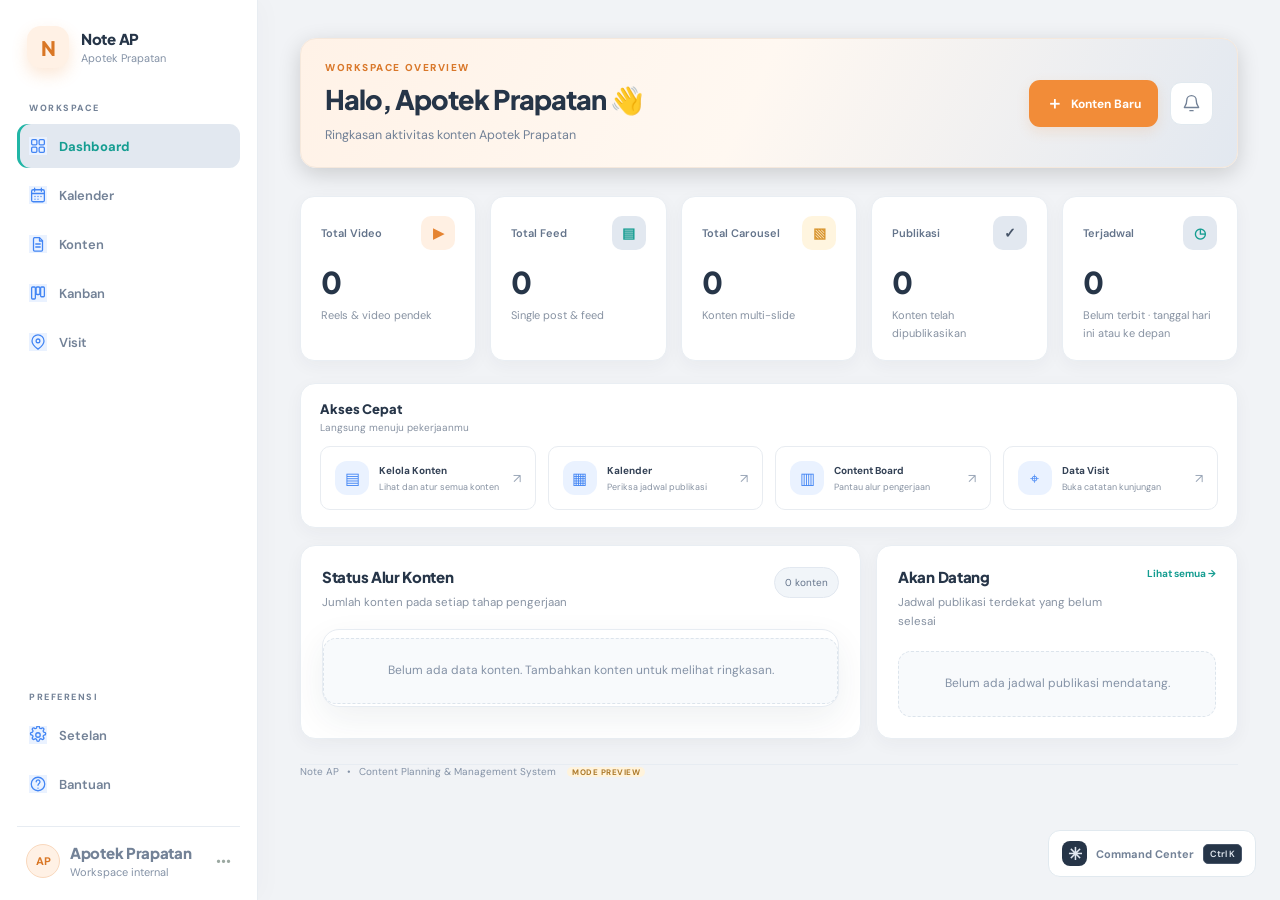
==== index.html @ c8a159b2 "Refresh neutral calendar detail popup stylesheet" ====
<!doctype html>
<html lang="id">
<head>
  <meta charset="utf-8"><meta name="viewport" content="width=device-width,initial-scale=1">
  <meta name="theme-color" content="#f7f9fc"><meta name="description" content="Note AP — Content Planning & Management System Apotek Prapatan">
  <title>Note AP — Apotek Prapatan</title>
  <link rel="preconnect" href="https://fonts.googleapis.com"><link rel="preconnect" href="https://fonts.gstatic.com" crossorigin>
  <link href="https://fonts.googleapis.com/css2?family=DM+Sans:wght@400;500;600;700&family=Plus+Jakarta+Sans:wght@600;700;800&display=swap" rel="stylesheet">
  <link rel="stylesheet" href="assets/css/app.css?v=20261119-isolated-modals-1">
  <link rel="stylesheet" href="assets/css/redesign.css?v=20261119-settings-neutral-charcoal-32">
  <link rel="stylesheet" href="assets/css/content-modal.css?v=20261119-info-paired-final-4">
  <link rel="stylesheet" href="assets/css/content-detail-modal.css?v=20261120-calendar-detail-neutral-2">
<style>
.calendar-content-detail-body{display:grid;gap:18px;max-height:min(62vh,680px);overflow:auto;padding:4px 2px 12px}.calendar-detail-section{padding:16px;border:1px solid var(--line,#e5ebe7);border-radius:14px;background:rgba(255,255,255,.55)}.calendar-detail-section h3{margin:0 0 12px;font-size:14px}.calendar-detail-grid{display:grid;grid-template-columns:repeat(2,minmax(0,1fr));gap:12px}.calendar-detail-field{min-width:0}.calendar-detail-field b{display:block;font-size:11px;color:var(--muted,#718078);margin-bottom:5px}.calendar-detail-field p{margin:0;white-space:pre-wrap;overflow-wrap:anywhere;font-size:13px;line-height:1.55}.calendar-detail-field:has(p){grid-column:auto}@media(max-width:600px){.calendar-detail-grid{grid-template-columns:1fr}.calendar-content-detail-body{max-height:65vh}}
</style></head>
<body>
<div class="app-shell">
  <aside class="sidebar" id="sidebar">
    <a class="brand" href="#dashboard"><span class="brand-mark">N</span><span><b>Note AP</b><small>Apotek Prapatan</small></span></a>
    <div class="nav-label">WORKSPACE</div>
    <nav class="nav-list">
      <a class="nav-link active" href="#dashboard" data-page="dashboard"><span class="nav-icon" aria-hidden="true"><svg viewBox="0 0 24 24"><rect x="3.5" y="3.5" width="7" height="7" rx="1.5"/><rect x="13.5" y="3.5" width="7" height="7" rx="1.5"/><rect x="3.5" y="13.5" width="7" height="7" rx="1.5"/><rect x="13.5" y="13.5" width="7" height="7" rx="1.5"/></svg></span>Dashboard</a>
      <a class="nav-link" href="#kalender" data-page="kalender"><span class="nav-icon" aria-hidden="true"><svg viewBox="0 0 24 24"><rect x="3.5" y="5" width="17" height="16" rx="2"/><path d="M7.5 3v4M16.5 3v4M3.5 10h17M8 14h.01M12 14h.01M16 14h.01M8 17.5h.01M12 17.5h.01"/></svg></span>Kalender</a>
      <a class="nav-link" href="#konten" data-page="konten"><span class="nav-icon" aria-hidden="true"><svg viewBox="0 0 24 24"><path d="M7 3.5h7l4 4V20a1.5 1.5 0 0 1-1.5 1.5h-9A1.5 1.5 0 0 1 6 20V5A1.5 1.5 0 0 1 7.5 3.5Z"/><path d="M14 3.5V8h4M9 12h6M9 16h6"/></svg></span>Konten</a>
      <a class="nav-link" href="#kanban" data-page="kanban"><span class="nav-icon" aria-hidden="true"><svg viewBox="0 0 24 24"><rect x="3.5" y="4" width="5" height="16" rx="1.3"/><rect x="9.5" y="4" width="5" height="10" rx="1.3"/><rect x="15.5" y="4" width="5" height="13" rx="1.3"/></svg></span>Kanban</a>
      <a class="nav-link" href="#visit" data-page="visit"><span class="nav-icon" aria-hidden="true"><svg viewBox="0 0 24 24"><path d="M20 10.5c0 5-8 11-8 11s-8-6-8-11a8 8 0 1 1 16 0Z"/><circle cx="12" cy="10.5" r="2.5"/></svg></span>Visit</a>
    </nav>
    <div class="nav-spacer"></div><div class="nav-label">PREFERENSI</div>
    <nav class="nav-list">
      <a class="nav-link" href="#setelan" data-page="setelan"><span class="nav-icon" aria-hidden="true"><svg viewBox="0 0 24 24"><circle cx="12" cy="12" r="3"/><path d="m19.4 15 .1.1a1.8 1.8 0 0 1-2.5 2.5l-.1-.1a1.8 1.8 0 0 0-3 .9v.2a1.8 1.8 0 0 1-3.6 0v-.2a1.8 1.8 0 0 0-3-.9l-.1.1a1.8 1.8 0 0 1-2.5-2.5l.1-.1a1.8 1.8 0 0 0-.9-3H3.7a1.8 1.8 0 0 1 0-3.6h.2a1.8 1.8 0 0 0 .9-3l-.1-.1a1.8 1.8 0 0 1 2.5-2.5l.1.1a1.8 1.8 0 0 0 3-.9v-.2a1.8 1.8 0 0 1 3.6 0v.2a1.8 1.8 0 0 0 3 .9l.1-.1a1.8 1.8 0 0 1 2.5 2.5l-.1.1a1.8 1.8 0 0 0 .9 3h.2a1.8 1.8 0 0 1 0 3.6h-.2a1.8 1.8 0 0 0-.9 3Z"/></svg></span>Setelan</a>
      <a class="nav-link" href="#bantuan" data-page="bantuan"><span class="nav-icon" aria-hidden="true"><svg viewBox="0 0 24 24"><circle cx="12" cy="12" r="9"/><path d="M9.6 9a2.5 2.5 0 1 1 4.3 1.8c-1.2 1.1-1.9 1.4-1.9 3M12 17.5h.01"/></svg></span>Bantuan</a>
    </nav>
    <div class="sidebar-footer"><span class="avatar">AP</span><span><b>Apotek Prapatan</b><small>Workspace internal</small></span><span class="more">•••</span></div>
  </aside>
  <main class="main-area">
    <header class="mobile-top"><button id="menuToggle" aria-label="Buka menu">☰</button><b>Note AP</b><span class="avatar">AP</span></header>
    <div class="page-wrap" id="dashboardPage">
      <section class="welcome-row">
        <div><div class="eyebrow" id="todayLabel">WORKSPACE OVERVIEW</div><h1>Halo, Apotek Prapatan <span>👋</span></h1><p class="muted" id="todayDate">Kelola dan pantau seluruh aktivitas kontenmu.</p></div>
        <div class="header-actions">
          <button class="primary-btn" id="newContentBtn"><span>＋</span> Konten Baru</button>
          <div class="notification-wrap">
            <button class="notification-btn" id="notificationBtn" aria-label="Buka notifikasi" aria-expanded="false"><svg viewBox="0 0 24 24" aria-hidden="true"><path d="M18 8a6 6 0 0 0-12 0c0 7-3 7-3 9h18c0-2-3-2-3-9M10 21h4"/></svg><i class="notification-dot"></i></button>
            <section class="notification-popover" id="notificationPopover" hidden>
              <div class="notification-heading"><div><b>Notifikasi</b><small>Informasi terbaru workspace</small></div><button id="markAllRead">Tandai dibaca</button></div>
              <div class="notification-list" id="notificationList">
                <article class="notification-empty" id="notificationEmpty">Belum ada notifikasi. Data akan muncul mengikuti aktivitas konten.</article>
              </div>
              <a class="all-notifications" href="#konten" id="allNotifications">Lihat semua konten →</a>
            </section>
          </div>
        </div>
      </section>
      <section class="stats-grid">
        <article class="stat-card"><div class="stat-top"><span>Total Video</span><span class="stat-icon lilac">▶</span></div><strong id="reelsCount">0</strong><small>Reels & video pendek</small></article>
        <article class="stat-card"><div class="stat-top"><span>Total Feed</span><span class="stat-icon blue">▤</span></div><strong id="feedCount">0</strong><small>Single post & feed</small></article>
        <article class="stat-card"><div class="stat-top"><span>Total Carousel</span><span class="stat-icon orange">▧</span></div><strong id="carouselCount">0</strong><small>Konten multi-slide</small></article>
        <article class="stat-card"><div class="stat-top"><span>Publikasi</span><span class="stat-icon green">✓</span></div><strong id="publishedCount">0</strong><small>Konten telah dipublikasikan</small></article>
        <article class="stat-card"><div class="stat-top"><span>Terjadwal</span><span class="stat-icon teal">◷</span></div><strong id="scheduledCount">0</strong><small>Belum terbit · tanggal hari ini atau ke depan</small></article>
      </section>
      <section class="dashboard-quick-actions" aria-label="Akses cepat">
        <div class="quick-actions-heading"><div><b>Akses Cepat</b><small>Langsung menuju pekerjaanmu</small></div></div>
        <div class="quick-actions-grid">
          <a class="quick-action quick-orange" href="#konten"><span class="quick-action-icon">▤</span><span><b>Kelola Konten</b><small>Lihat dan atur semua konten</small></span><i>↗</i></a>
          <a class="quick-action quick-teal" href="#kalender"><span class="quick-action-icon">▦</span><span><b>Kalender</b><small>Periksa jadwal publikasi</small></span><i>↗</i></a>
          <a class="quick-action quick-purple" href="#kanban"><span class="quick-action-icon">▥</span><span><b>Content Board</b><small>Pantau alur pengerjaan</small></span><i>↗</i></a>
          <a class="quick-action quick-blue" href="#visit"><span class="quick-action-icon">⌖</span><span><b>Data Visit</b><small>Buka catatan kunjungan</small></span><i>↗</i></a>
        </div>
      </section>
      <section class="content-grid">
        <article class="panel engagement-panel dashboard-workflow-panel">
          <div class="panel-heading"><div><h2>Status Alur Konten</h2><p class="muted">Jumlah konten pada setiap tahap pengerjaan</p></div><span class="period-pill" id="dashboardTotalLabel">0 konten</span></div>
          <div class="dashboard-status-chart" id="dashboardStatusChart" aria-live="polite">
            <p class="dashboard-empty">Belum ada data konten. Tambahkan konten untuk melihat ringkasan.</p>
          </div>
        </article>
        <article class="panel upcoming-panel"><div class="panel-heading"><div><h2>Akan Datang</h2><p class="muted">Jadwal publikasi terdekat yang belum selesai</p></div><a href="#kalender" class="text-link">Lihat semua →</a></div><div id="upcomingList" class="upcoming-list">
          <p class="dashboard-empty">Belum ada jadwal publikasi mendatang.</p>
        </div></article>
      </section>
      <footer class="page-footer">Note AP <span>•</span> Content Planning & Management System <span class="demo-tag">MODE PREVIEW</span></footer>
    </div>
    <section class="calendar-page creative-calendar-page" id="calendarPage" hidden>
      <div class="calendar-page-heading creative-calendar-hero">
        <div><div class="eyebrow">APOTEK PRAPATAN · CONTENT STUDIO</div><h1>Content Calendar</h1><p class="muted">Atur ritme publikasi, pindahkan jadwal, dan pantau semua konten dalam satu ruang.</p></div>
        <div class="calendar-page-actions"><button class="primary-btn" id="newContentCalendarBtn" type="button"><span>＋</span> Konten Baru</button></div>
      </div>
      <div class="calendar-insight-strip" aria-label="Ringkasan jadwal">
        <article class="calendar-insight-card"><span class="calendar-insight-icon mint">✦</span><div><small>TERJADWAL BULAN INI</small><b id="calendarStatMonth">0</b></div></article>
        <article class="calendar-insight-card"><span class="calendar-insight-icon peach">◷</span><div><small>JADWAL MENDATANG</small><b id="calendarStatUpcoming">0</b></div></article>
        <article class="calendar-insight-card"><span class="calendar-insight-icon lilac">✓</span><div><small>SUDAH DIPUBLIKASIKAN</small><b id="calendarStatPublished">0</b></div></article>
      </div>
      <section class="calendar-workspace" aria-labelledby="noteApCalendarTitle">
        <div class="calendar-main-panel">
          <div class="calendar-toolbar">
            <div class="calendar-toolbar-title"><span class="calendar-planner-kicker">CONTENT PLANNER</span><h2 id="noteApCalendarTitle">Jadwal Publikasi</h2><p id="calendarViewHint">Geser kartu konten ke tanggal lain untuk mengubah jadwal.</p></div>
            <div class="calendar-toolbar-tools">
              <div class="calendar-view-switch" role="group" aria-label="Tampilan kalender"><button type="button" data-calendar-view="month" class="active" aria-pressed="true">Bulan</button><button type="button" data-calendar-view="week" aria-pressed="false">Minggu</button><button type="button" data-calendar-view="day" aria-pressed="false">Hari</button></div>
              <div class="calendar-planner-controls"><button type="button" id="noteApCalendarToday">Hari Ini</button><button type="button" id="noteApCalendarPrev" aria-label="Periode sebelumnya">‹</button><strong id="noteApCalendarMonth">November 2026</strong><button type="button" id="noteApCalendarNext" aria-label="Periode berikutnya">›</button></div>
            </div>
          </div>
          <div class="calendar-planner-legend" aria-label="Legenda format konten"><span><i class="format-dot reels"></i>Reels</span><span><i class="format-dot carousel"></i>Carousel</span><span><i class="format-dot feed"></i>Feed</span><span><i class="calendar-dot other"></i>Lainnya</span></div>
          <div class="calendar-grid-scroll" tabindex="0" role="region" aria-label="Kalender publikasi, geser mendatar untuk melihat seluruh minggu"><div class="note-ap-calendar-grid" id="noteApCalendarGrid" aria-live="polite"></div></div>
          <p class="calendar-planner-footnote"><span>↔</span> Komputer: seret kartu untuk mengubah tanggal. HP: buka kartu lalu pilih Edit.</p>
        </div>
        <aside class="calendar-agenda-panel">
          <div class="calendar-agenda-heading"><div><span class="calendar-planner-kicker">UP NEXT</span><h3>Agenda Terdekat</h3></div><span class="calendar-agenda-live">LIVE</span></div>
          <div id="calendarAgendaList" class="calendar-agenda-list"><p class="calendar-agenda-empty">Belum ada jadwal mendatang.</p></div>
          <div class="calendar-agenda-tip"><span>✧</span><p><b>Tips cepat</b> Geser konten ke tanggal lain untuk menjadwalkan ulang tanpa membuka formulir.</p></div>
        </aside>
      </section>
    </section>
    <section class="content-page" id="contentPage" hidden>
      <div class="content-page-heading"><div><div class="eyebrow">CONTENT MANAGEMENT</div><h1>Konten</h1><p class="muted">Kelola seluruh ide, proses, dan publikasi konten Apotek Prapatan.</p></div><button class="primary-btn" id="newContentListBtn" type="button"><span>＋</span> Konten Baru</button></div>
      <div class="content-filter-panel">
        <label class="content-search"><span>⌕</span><input id="contentSearch" type="search" placeholder="Cari Judul..." aria-label="Cari judul konten"></label>
        <label class="content-filter"><span>Platform</span><select id="contentPlatform"><option value="">Semua Platform</option><option value="Instagram">Instagram</option><option value="TikTok">TikTok</option></select></label>
        <label class="content-filter"><span>Tahapan</span><select id="contentStatus"><option value="">Semua Tahapan</option><option>Ideation</option><option>Planning</option><option>Production</option><option>Editing</option><option>Review</option><option>Ready to Publish</option><option>Published</option></select></label>
        <label class="content-filter"><span>Dari Tanggal</span><input id="contentDateFrom" type="date"></label>
        <label class="content-filter"><span>Sampai Tanggal</span><input id="contentDateTo" type="date"></label>
        <button class="filter-reset-btn" id="resetContentFilters" type="button">Reset</button>
      </div>
      <div class="content-list-panel"><div class="content-list-heading"><div><h2>Daftar Konten</h2><p class="muted" id="contentResultCount">0 konten</p></div></div>
        <div class="content-table-wrap"><table class="content-table" hidden><thead><tr><th>Judul Konten</th><th>Platform</th><th>Tanggal Posting</th><th>Jam</th><th>Tahapan</th><th>Format</th></tr></thead><tbody id="contentTableBody"></tbody></table>
        <div class="content-empty" id="contentEmpty"><span>▤</span><b>Belum ada konten</b><p>Konten yang tersedia akan muncul di sini.</p></div></div>
      </div>
      <footer class="page-footer">Note AP <span>•</span> Content Planning & Management System <span class="demo-tag">MODE PREVIEW</span></footer>
    </section>
    <section class="kanban-page" id="kanbanPage" hidden>
      <div class="kanban-heading"><div><div class="eyebrow">CONTENT WORKFLOW</div><h1>Content Board</h1><p class="muted">Tampung ide & kelola status konten dengan kanban board</p></div><button class="primary-btn" id="addKanbanIdea" type="button"><span>＋</span> Konten Baru</button></div>
      <div class="kanban-board" id="kanbanBoard">
        <section class="kanban-column" data-stage="Ideation"><header><h2 class="stage-color-0">IDEATION</h2><span class="stage-count">0</span></header><div class="kanban-cards"></div><button class="kanban-add-slot" type="button">＋ Tambah Konten</button></section>
        <section class="kanban-column" data-stage="Planning"><header><h2 class="stage-color-1">PLANNING</h2><span class="stage-count">0</span></header><div class="kanban-cards"></div><button class="kanban-add-slot" type="button">＋ Tambah Konten</button></section>
        <section class="kanban-column" data-stage="Production"><header><h2 class="stage-color-2">PRODUCTION</h2><span class="stage-count">0</span></header><div class="kanban-cards"></div><button class="kanban-add-slot" type="button">＋ Tambah Konten</button></section>
        <section class="kanban-column" data-stage="Editing"><header><h2 class="stage-color-3">EDITING</h2><span class="stage-count">0</span></header><div class="kanban-cards"></div><button class="kanban-add-slot" type="button">＋ Tambah Konten</button></section>
        <section class="kanban-column" data-stage="Review"><header><h2 class="stage-color-4">REVIEW</h2><span class="stage-count">0</span></header><div class="kanban-cards"></div><button class="kanban-add-slot" type="button">＋ Tambah Konten</button></section>
        <section class="kanban-column" data-stage="Ready to Publish"><header><h2 class="stage-color-5">READY TO PUBLISH</h2><span class="stage-count">0</span></header><div class="kanban-cards"></div><button class="kanban-add-slot" type="button">＋ Tambah Konten</button></section>
        <section class="kanban-column" data-stage="Published"><header><h2 class="stage-color-6">PUBLISHED</h2><span class="stage-count">0</span></header><div class="kanban-cards"></div><button class="kanban-add-slot" type="button">＋ Tambah Konten</button></section>
      </div>
      <footer class="page-footer">Note AP <span>•</span> Content Planning & Management System <span class="demo-tag">MODE LOKAL</span></footer>
    </section>

    <section class="visit-page" id="visitPage" hidden>
      <div class="visit-heading"><div><div class="eyebrow">PRODUCTION VISIT</div><h1>Visit Produksi</h1><p class="muted">Catat rencana kunjungan produksi konten: tanggal, jam, lokasi, judul konten, talent, status, dan catatan pelaksanaan.</p></div></div>
      <div class="visit-overview-grid">
        <section class="visit-card visit-today-card">
          <div class="visit-card-heading visit-today-heading"><div><h2>Ringkasan Harian</h2><h3 id="visitTodayDate">Jadwal Hari Ini</h3></div></div>
          <div class="visit-today-summary" id="visitTodayList"><div class="visit-today-empty">Memuat jadwal hari ini...</div></div>
          <div class="visit-metrics" aria-label="Ringkasan total dan target visit"><article class="visit-metric-card"><span>Total Visit</span><strong>—</strong></article><article class="visit-metric-card"><span>Target</span><strong>—</strong></article></div>
        </section>
        <section class="visit-card visit-main-card">
          <div class="visit-card-heading visit-main-heading"><div class="visit-heading-title"><span class="visit-kicker">DAFTAR & KALENDER</span><h2>Jadwal Visiting</h2></div></div><div class="visit-table-toolbar"><div class="visit-selection-controls"><button type="button" id="visitSelectBtn" aria-pressed="false">Select</button><button type="button" id="visitDeleteSelectedBtn" hidden disabled>Hapus Terpilih (0)</button><button type="button" id="visitCancelSelectBtn" hidden>Batal</button></div><div class="visit-month-nav" id="visitMonthNav"><button type="button" id="visitTodayMonth">Hari Ini</button><button type="button" id="visitPrevMonth" aria-label="Bulan sebelumnya">‹</button><span id="visitMonthLabel">November 2026</span><button type="button" id="visitNextMonth" aria-label="Bulan berikutnya">›</button></div><div class="visit-display-control"><div class="visit-view-toggle" role="group" aria-label="Tampilan Data Visit"><button type="button" id="visitListViewBtn" class="active" aria-label="Tampilan daftar" title="Tampilan daftar"><span class="visit-toggle-list">☷</span> Daftar</button><button type="button" id="visitGridViewBtn" aria-label="Tampilan kalender" title="Tampilan kalender"><span class="visit-toggle-grid">▦</span> Kalender</button></div></div></div>
          <div class="visit-pagination"><span id="visitPageInfo">Halaman 1 · 4 data per halaman</span></div><div id="visitListPanel">
          <div class="visit-table-wrap"><table class="visit-table visit-main-table"><thead><tr><th>NO</th><th>TGL VISIT</th><th>JAM</th><th>LOKASI</th><th>JUDUL KONTEN</th><th>TALENT</th><th>PROPERTI / PRODUK</th><th>STATUS</th><th>KETERANGAN</th></tr></thead><tbody id="visitTableBody"></tbody></table></div>
          </div><div id="visitGridPanel" class="visit-grid-panel" hidden><div class="visit-calendar-legend" aria-label="Legenda status Visit"><span><i class="visit-status-dot planned"></i>Planned</span><span><i class="visit-status-dot progress"></i>On Progress</span><span><i class="visit-status-dot done"></i>Done</span><span><i class="visit-status-dot cancelled"></i>Cancelled</span></div><div class="visit-calendar" id="visitCalendar"></div></div><button type="button" class="visit-add-schedule-btn" id="visitAddScheduleBtn">Tambah Jadwal Visiting <span>＋</span></button>
        </section>
      
      </div>
    </section>
    <section class="help-page" id="helpPage" hidden>
      <div class="help-heading">
        <div><div class="eyebrow">HELP CENTER</div><h1>Pusat Bantuan</h1><p class="muted">Panduan singkat menggunakan Note AP untuk mengelola perencanaan dan produksi konten Apotek Prapatan.</p></div>
      </div>
      <div class="help-welcome-card"><div class="help-welcome-icon">?</div><div><span class="help-kicker">NOTE AP GUIDE</span><h2>Butuh bantuan menggunakan Note AP?</h2><p>Temukan fungsi setiap menu, cara mengelola konten, dan informasi penting tentang penyimpanan data.</p></div></div>
      <section class="help-chat-block" id="chatHelpSection">
        <details class="help-chat-dropdown">
          <summary class="help-chat-summary">
            <span class="help-chat-summary-copy"><span class="eyebrow">CONTACT ADMIN</span><strong>Chat Admin & Tim</strong><span class="muted">Hubungi admin secara pribadi atau berdiskusi bersama tim.</span></span>
            <span class="help-chat-chevron" aria-hidden="true">⌄</span>
          </summary>
          <div class="help-chat-content">
        <div class="chat-page">
          <div class="chat-workspace">
            <aside class="chat-sidebar">
              <div class="chat-sidebar-head"><b>Percakapan</b><span id="chatConversationCount">2 ruang</span></div>
              <div class="chat-tabs" role="group" aria-label="Jenis percakapan"><button type="button" class="active" data-chat-filter="all">Semua</button><button type="button" data-chat-filter="private">Pribadi</button><button type="button" data-chat-filter="group">Grup</button></div>
              <div class="chat-conversation-list" id="chatConversationList"></div>
            </aside>
            <section class="chat-thread">
              <header class="chat-thread-header"><div class="chat-thread-avatar" id="chatThreadAvatar">A</div><div class="chat-thread-title"><b id="chatThreadName">Admin Note AP</b><small id="chatThreadSubtitle">Chat pribadi · Admin</small></div><span class="chat-thread-status"><i></i> Ruang percakapan</span></header>
              <div class="chat-messages" id="chatMessages" aria-live="polite"></div>
              <form class="chat-composer" id="chatComposer"><textarea id="chatMessageInput" rows="1" maxlength="2000" placeholder="Tulis pesan..." aria-label="Tulis pesan" required></textarea><button type="submit" aria-label="Kirim pesan">➤</button></form>
              <div class="chat-local-note" id="chatLocalNote">Pesan hanya tersimpan di browser ini. Belum terkirim ke admin atau anggota tim lain.</div>
            </section>
          </div>
        </div>
          </div>
        </details>
      </section>
      <div class="help-topic-grid">
        <article class="help-topic-card"><span>▦</span><b>Dashboard</b><p>Lihat ringkasan aktivitas dan gambaran jadwal konten workspace.</p></article>
        <article class="help-topic-card"><span>▤</span><b>Konten</b><p>Buat dan pantau daftar konten, termasuk platform, tanggal posting, dan tahapan.</p></article>
        <article class="help-topic-card"><span>▥</span><b>Kanban</b><p>Pantau alur kerja dari Ideation hingga Published. Pindahkan atau perbarui tahap sesuai progres.</p></article>
        <article class="help-topic-card"><span>↗</span><b>Visit</b><p>Catat jadwal kunjungan produksi, lokasi, judul konten, talent, status, dan keterangan.</p></article>
        <article class="help-topic-card"><span>⚙</span><b>Setelan</b><p>Kelola referensi konten, preferensi tema dan bahasa, serta backup data lokal.</p></article>
        <article class="help-topic-card"><span>▦</span><b>Kalender</b><p>Klik area kosong pada tanggal atau tombol + untuk membuka form Tambah Konten lengkap. Klik kartu untuk melihat detail atau mengedit konten, dan seret kartu untuk mengubah jadwal.</p></article>
      </div>
      <section class="help-faq-section">
        <div class="help-section-heading"><div><div class="eyebrow">FAQ</div><h2>Pertanyaan yang sering diajukan</h2></div></div>
        <div class="help-faq-list">
          <details class="help-faq-item"><summary>Bagaimana cara membuat konten baru?</summary><p>Buka menu Konten atau Kanban, lalu pilih tombol <b>Konten Baru</b> atau <b>Tambah Konten</b>. Isi informasi konten pada formulir dan simpan.</p></details>
          <details class="help-faq-item"><summary>Apa fungsi tahapan di Kanban?</summary><p>Tahapan menunjukkan progres produksi: Ideation, Planning, Production, Editing, Review, Ready to Publish, dan Published. Perbarui tahap ketika pekerjaan berpindah proses.</p></details>
          <details class="help-faq-item"><summary>Bagaimana mengubah referensi konten?</summary><p>Buka Setelan → Referensi. Pilih kategori, tambahkan referensi, lalu gunakan aksi edit, aktif/nonaktif, atau hapus pada item yang tersedia.</p></details>
          <details class="help-faq-item"><summary>Apakah data Note AP sudah tersimpan online dan tersinkron ke Google Sheets?</summary><p>Belum. Saat ini data konten, Visit, referensi, dan preferensi tertentu disimpan di localStorage browser/perangkat yang digunakan. Integrasi Google Sheets belum aktif karena endpoint koneksi belum dipasang.</p></details>
          <details class="help-faq-item"><summary>Apakah data bisa dibuka dari perangkat lain?</summary><p>Data yang tersimpan lokal tidak otomatis berpindah ke perangkat atau browser lain. Gunakan fitur Ekspor Backup dan Impor/Pulihkan Backup di Setelan → Manajemen Data untuk memindahkan salinan data secara manual.</p></details>
          <details class="help-faq-item"><summary>Bagaimana cara mencadangkan data?</summary><p>Buka Setelan → Manajemen Data → Unduh Backup JSON. Simpan file di tempat yang aman. Untuk memulihkan, pilih file backup melalui menu Pilih File Backup.</p></details>
          
          <details class="help-faq-item"><summary>Bagaimana cara menambahkan konten langsung dari Kalender?</summary><p>Buka menu <b>Kalender</b>, lalu klik area kosong pada kolom tanggal yang diinginkan atau tekan tombol <b>+</b> di tanggal tersebut. Form <b>Tambah Konten</b> lengkap akan terbuka, sama seperti saat membuat konten dari menu Konten. Tanggal yang dipilih otomatis terisi. Lengkapi informasi konten lainnya, lalu simpan. Konten baru akan muncul di Kalender, Konten, dan Kanban.</p></details>
          <details class="help-faq-item"><summary>Bagaimana cara melihat atau mengedit konten dari Kalender?</summary><p>Klik kartu konten yang sudah ada untuk melihat detailnya. Pilih <b>Edit</b> pada detail untuk membuka form Detail Konten lengkap. Untuk mengubah tanggal publikasi dengan cepat, seret kartu ke tanggal tujuan.</p></details>
          <details class="help-faq-item"><summary>Bagaimana cara menambahkan jadwal Visit?</summary><p>Buka menu Visit, lalu pilih <b>Tambah Jadwal Visiting</b>. Isi tanggal, jam, lokasi, judul konten, talent, properti/produk, status, dan keterangan pada baris yang tersedia.</p></details>
          <details class="help-faq-item"><summary>Bagaimana cara menghapus beberapa jadwal Visit sekaligus?</summary><p>Di menu Visit bagian Daftar, tekan <b>Select</b>, centang baris yang ingin dihapus, lalu pilih <b>Hapus Terpilih</b> dan konfirmasi. Gunakan <b>Pilih Semua</b> untuk mencentang seluruh baris yang sedang tampil, termasuk baris kosong. Tekan <b>Batal</b> untuk keluar dari mode pilih.</p></details>
          <details class="help-faq-item"><summary>Apa arti status pada jadwal Visit?</summary><p><b>Planned</b> berarti direncanakan, <b>On Progress</b> berarti sedang berjalan, <b>Done</b> berarti selesai, dan <b>Cancelled</b> berarti dibatalkan. Perbarui status sesuai kondisi jadwal.</p></details>
          <details class="help-faq-item"><summary>Apakah menghapus data di Note AP bisa dibatalkan?</summary><p>Penghapusan data tidak dapat dibatalkan secara langsung. Pastikan memilih data yang benar sebelum mengonfirmasi. Jika memiliki file backup sebelumnya, data dapat dipulihkan melalui Setelan → Manajemen Data.</p></details>
          <details class="help-faq-item"><summary>Bagaimana jika tampilan atau data terlihat belum berubah?</summary><p>Coba muat ulang halaman dengan Ctrl + Shift + R. Perlu diingat, data lokal pada browser yang berbeda tidak otomatis sama.</p></details>
        </div>
      </section>
      <div class="help-note"><b>Catatan penting</b><p>Note AP masih dalam tahap pengembangan. Beberapa bagian menggunakan data lokal atau tampilan preview, sehingga belum semua fitur terhubung ke sumber data bersama.</p></div>
      <footer class="page-footer">Note AP <span>•</span> Help Center</footer>
    </section>
    <section class="settings-page" id="settingsPage" hidden>
      <div class="settings-heading"><div><div class="eyebrow">WORKSPACE PREFERENCES</div><h1>Setelan</h1><p class="muted">Atur preferensi, referensi kerja, anggota tim, dan pengelolaan data Note AP.</p></div><span class="settings-version">NOTE AP · WORKSPACE</span></div>
      <div class="settings-layout">
        <nav class="settings-nav" aria-label="Navigasi Setelan">
          <button class="settings-nav-item active" data-settings-tab="general"><span>⚙</span><span><b>Umum</b><small>Identitas workspace</small></span></button>
          <button class="settings-nav-item" data-settings-tab="references"><span>▤</span><span><b>Referensi</b><small>Standar konten</small></span></button>
          <button class="settings-nav-item" data-settings-tab="team"><span>♙</span><span><b>Tim</b><small>Anggota dan peran</small></span></button>
          
          <button class="settings-nav-item" data-settings-tab="data"><span>▣</span><span><b>Manajemen Data</b><small>Backup dan pemulihan</small></span></button>
          <button class="settings-nav-item" data-settings-tab="appearance"><span>◐</span><span><b>Tampilan & Bahasa</b><small>Tema dan bahasa</small></span></button>
        </nav>
        <div class="settings-content">
          <section class="settings-panel active" data-settings-panel="general">
            <div class="settings-panel-head"><div><h2>Pengaturan Umum</h2><p>Informasi dasar workspace Note AP.</p></div><span class="settings-status">Workspace aktif</span></div>
            <div class="settings-form-grid">
              <label class="settings-field">Nama aplikasi<input id="settingAppName" value="Note AP"></label>
              <label class="settings-field">Nama organisasi<input id="settingOrgName" value="Apotek Prapatan"></label>
              <label class="settings-field">Deskripsi workspace<textarea id="settingDescription" rows="3">Content Planning & Management System — Apotek Prapatan</textarea></label>
              <label class="settings-field">Zona waktu<select id="settingTimezone"><option value="Asia/Jakarta">WIB — Asia/Jakarta</option><option value="Asia/Makassar">WITA — Asia/Makassar</option><option value="Asia/Jayapura">WIT — Asia/Jayapura</option></select></label>
            </div><div class="settings-actions"><button class="primary-btn" id="saveGeneralSettings" type="button">Simpan Pengaturan</button></div>
          </section>
          <section class="settings-panel" data-settings-panel="references" hidden>
            <div class="settings-panel-head"><div><h2>Referensi Konten</h2><p>Kelola daftar acuan yang digunakan dalam perencanaan dan produksi konten.</p></div><span class="settings-status">Bisa dikelola</span></div>
            <div class="settings-info-note">Perubahan disimpan di browser ini untuk sementara. Integrasi Google Sheets akan ditambahkan setelah endpoint tersedia.</div>
            <form class="reference-add-form" id="referenceAddForm">
              <label class="settings-field">Kategori<select id="referenceCategory"><option value="pillars">Pilar Konten</option><option value="platforms">Platform</option><option value="formats">Format Konten</option><option value="stages">Tahapan Workflow</option></select></label>
              <label class="settings-field reference-name-field">Nama referensi<input id="referenceName" type="text" placeholder="Contoh: Edukasi Kesehatan" maxlength="60" required></label>
              <button class="primary-btn" type="submit">＋ Tambah Referensi</button>
            </form>
            <div class="reference-category-grid" id="referenceCategoryGrid"></div>
            <p class="settings-footnote">Referensi nonaktif tidak akan ditawarkan sebagai pilihan baru pada form yang sudah mendukung data referensi. Referensi yang sudah tersimpan pada konten lama tetap dipertahankan.</p>
          </section>
          <section class="settings-panel" data-settings-panel="team" hidden>
            <div class="settings-panel-head"><div><h2>Tim</h2><p>Ringkasan pengelolaan anggota yang terlibat dalam produksi konten.</p></div></div>
            <div class="settings-info-note">Data anggota dan pembagian peran belum terhubung ke sumber data bersama. Bagian ini disiapkan sebagai pusat pengaturan tim.</div>
            <div class="settings-team-placeholder"><span>♙</span><b>Pengelolaan anggota tim</b><p>Daftar anggota, jabatan, dan tanggung jawab akan ditampilkan di sini setelah struktur data Tim dikonfirmasi.</p></div>
            <p class="settings-footnote">Talent untuk jadwal Visit tetap dikelola melalui referensi Google Sheets, bukan dari halaman Setelan ini.</p>
          </section>

          <section class="settings-panel" data-settings-panel="data" hidden>
            <div class="settings-panel-head"><div><h2>Manajemen Data</h2><p>Cadangkan data yang tersimpan pada browser ini.</p></div></div>
            <div class="settings-panel-head"><div><h2>Integrasi Google Sheets</h2><p>Status koneksi sumber data Note AP.</p></div><span class="settings-status pending">Belum terhubung</span></div>
            <div class="settings-integration-card"><div class="settings-google-mark">▦</div><div><b>Google Sheets</b><p>Spreadsheet referensi dan data kerja Apotek Prapatan.</p><small>Spreadsheet ID: 132FD2WyRTDOaZbOq_ABlyR1SWtesRh5i0XWkE_7p54w</small></div></div>
            <div class="settings-info-note">Koneksi otomatis belum aktif. Note AP masih menyimpan data di browser (localStorage). URL Google Apps Script Web App atau endpoint API belum dipasang, jadi status sinkronisasi belum dapat dinyatakan aktif.</div>
            <label class="settings-field">URL Apps Script Web App<input id="settingSheetsUrl" type="url" placeholder="https://script.google.com/macros/s/.../exec" disabled><small>Kolom ini akan diaktifkan setelah endpoint integrasi tersedia.</small></label>
            <div class="settings-divider"></div>
            <div class="settings-info-note">Backup ini mencakup data lokal Note AP pada browser/perangkat saat ini. Ini belum merupakan backup Google Sheets atau sinkronisasi lintas perangkat.</div>
            <div class="settings-data-actions"><article><span>↓</span><div><b>Ekspor Backup</b><p>Unduh salinan data konten, Visit, dan preferensi lokal.</p><button class="secondary-btn" id="exportNoteApData" type="button">Unduh Backup JSON</button></div></article><article><span>↑</span><div><b>Impor / Pulihkan Backup</b><p>Pulihkan data dari file backup JSON Note AP.</p><label class="secondary-btn settings-file-btn" for="importNoteApData">Pilih File Backup</label><input id="importNoteApData" type="file" accept="application/json,.json" hidden></div></article></div>
          </section>
          <section class="settings-panel" data-settings-panel="appearance" hidden>
            <div class="settings-panel-head"><div><h2>Tampilan & Bahasa</h2><p>Atur kenyamanan tampilan workspace.</p></div></div>
            <div class="settings-preference-row"><div><b>Bahasa aplikasi</b><p>Pilih bahasa antarmuka workspace.</p></div><select id="settingLanguage" aria-describedby="settingLanguageNote"><option value="id">Bahasa Indonesia</option><option value="en">English</option></select></div>
            <p class="settings-footnote" id="settingLanguageNote">Perubahan bahasa langsung diterapkan dan disimpan otomatis. Terjemahan saat ini tersedia dalam Bahasa Indonesia dan English; bahasa lain akan tetap menampilkan antarmuka Bahasa Indonesia.</p>
          </section>
        </div>
      </div>
      <footer class="page-footer">Note AP <span>•</span> Workspace Preferences</footer>
    </section>
  </main>
</div>



<section class="calendar-item-modal" id="calendarContentDetailModal" aria-hidden="true" hidden>
  <div class="calendar-item-dialog" role="dialog" aria-modal="true" aria-labelledby="calendarContentDetailTitle">
    <div class="calendar-item-dialog-head"><div><span class="calendar-planner-kicker">NOTE AP · DETAIL KONTEN</span><h2 id="calendarContentDetailTitle">Detail Konten</h2><p>Informasi diambil dari data konten yang sama dengan menu Konten dan Kanban.</p></div><button type="button" id="calendarContentDetailClose" aria-label="Tutup detail">×</button></div>
    <div id="calendarContentDetailBody" class="calendar-content-detail-body"></div>
    <div class="calendar-item-actions"><button type="button" class="calendar-item-cancel" id="calendarContentDetailEdit">Edit Konten</button><button type="button" class="primary-btn" id="calendarContentDetailDone">Tutup</button></div>
  </div>
</section>

<section class="calendar-item-modal" id="calendarItemModal" aria-hidden="true" hidden>
  <form class="calendar-item-dialog" id="calendarItemForm" role="dialog" aria-modal="true" aria-labelledby="calendarItemTitle">
    <div class="calendar-item-dialog-head"><div><span class="calendar-planner-kicker">NOTE AP CONTENT PLANNER</span><h2 id="calendarItemTitle">Tambah Jadwal Konten</h2><p>Isi detail jadwal. Data akan masuk ke Konten dan Kanban.</p></div><button type="button" id="calendarItemClose" aria-label="Tutup popup">×</button></div>
    <input type="hidden" name="itemId">
    <div class="calendar-item-fields">
      <label class="calendar-item-field calendar-item-full"><span>Judul Konten <i>*</i></span><input name="title" maxlength="160" required placeholder="Masukkan judul konten"></label>
      <label class="calendar-item-field"><span>Platform <i>*</i></span><select name="platform" required><option value="">Pilih platform</option><option>Instagram</option><option>TikTok</option></select></label>
      <label class="calendar-item-field"><span>Format Konten <i>*</i></span><select name="format" required><option value="">Pilih format</option><option>Reels</option><option>Carousel</option><option>Feed</option><option>Video</option></select></label>
      <label class="calendar-item-field"><span>Pilar Konten</span><input name="pillar" placeholder="Contoh: Edukasi Kesehatan"></label>
      <label class="calendar-item-field"><span>Status</span><select name="status"><option>Ideation</option><option>Planning</option><option>Production</option><option>Editing</option><option>Review</option><option>Ready to Publish</option><option>Published</option></select></label>
      <label class="calendar-item-field"><span>Tanggal Posting <i>*</i></span><input name="postingDate" type="date" required></label>
      <label class="calendar-item-field"><span>Jam Posting</span><input name="postingTime" type="time"></label>
    </div>
    <div class="calendar-item-actions"><button type="button" class="calendar-item-cancel" id="calendarItemCancel">Batal</button><button type="submit" class="primary-btn" id="calendarItemSave">Simpan Jadwal</button></div>
    <p class="calendar-item-note">Mode lokal: data tersimpan di browser/perangkat ini dan belum tersinkron ke Google Sheets.</p>
  </form>
</section>

<div class="content-modal" id="contentModal" aria-hidden="true"><section class="content-modal-dialog" role="dialog" aria-modal="true" aria-label="Form Konten"><button type="button" class="content-modal-close" id="contentModalClose" aria-label="Tutup popup">×</button><iframe id="contentModalFrame" title="Form Tambah atau Detail Konten" src="tambah-konten.html?v=20261119-colorful-readable-30" loading="eager"></iframe></section></div>

<section class="command-overlay" id="commandOverlay" aria-hidden="true" hidden>
 <div class="command-dialog" role="dialog" aria-modal="true" aria-labelledby="commandTitle">
  <div class="command-top"><span class="command-mark">✳</span><div class="command-input-wrap"><label id="commandTitle" for="commandInput">Apa yang ingin kamu lakukan?</label><input id="commandInput" type="search" placeholder="Cari halaman, konten, atau tindakan..." autocomplete="off"></div><kbd>ESC</kbd></div>
  <div class="command-hint"><span>QUICK COMMANDS</span><span>Gunakan ↑ ↓ lalu Enter</span></div>
  <div class="command-results" id="commandResults" role="listbox" aria-label="Hasil perintah"></div>
  <footer class="command-footer"><span><kbd>↵</kbd> Pilih</span><span><kbd>Ctrl</kbd> + <kbd>K</kbd> Buka kapan saja</span></footer>
 </div>
</section>
<button class="command-launcher" id="commandLauncher" type="button" aria-label="Buka Command Center"><span>✳</span><span class="launcher-label">Command Center</span><kbd>Ctrl K</kbd></button>
<div class="toast" id="toast" role="status"></div>
<script src="assets/js/app.js?v=20261119-fix-click-handler-27"></script>
</body></html>
---- assets/css/app.css ----
:root{--green:#20b6a6;--green-dark:#159d91;--ink:#263548;--muted:#64748b;--line:#e2e8f0;--bg:#f7fafc;--white:#fff}*{box-sizing:border-box}body{margin:0;background:var(--bg);color:var(--ink);font-family:"DM Sans",sans-serif;font-size:14px}.app-shell{min-height:100vh}.sidebar{position:fixed;inset:0 auto 0 0;width:248px;background:#fff;border-right:1px solid var(--line);padding:27px 17px 18px;display:flex;flex-direction:column;z-index:5}.brand{display:flex;align-items:center;gap:11px;padding:0 9px 36px;text-decoration:none;color:var(--ink)}.brand-mark{width:39px;height:39px;border-radius:13px;background:#e2e8f0;color:var(--green);display:grid;place-items:center;font:800 22px "Plus Jakarta Sans"}.brand b,
.sidebar-footer b{display:block;font:800 15px "Plus Jakarta Sans"}.brand small,
.sidebar-footer small{display:block;color:var(--muted);font-size:11px;margin-top:3px}.nav-label{font-size:10px;letter-spacing:1.3px;font-weight:700;color:#a4b0aa;padding:0 12px 11px}.nav-list{display:grid;gap:5px}.nav-link{height:43px;border-radius:10px;display:flex;align-items:center;gap:13px;padding:0 13px;text-decoration:none;color:#73827a;font-weight:600;transition:.2s}.nav-link span{width:18px;text-align:center;font-size:17px}.nav-link .nav-icon{width:18px;height:18px;flex:0 0 18px;display:inline-flex;align-items:center;justify-content:center}.nav-link .nav-icon svg{width:18px;height:18px;display:block;fill:none;stroke:currentColor;stroke-width:1.7;stroke-linecap:round;stroke-linejoin:round}.nav-link:hover,
.nav-link.active{background:#e2e8f0;color:var(--green)}.nav-spacer{flex:1;min-height:35px}.sidebar-footer{border-top:1px solid var(--line);margin-top:20px;padding:17px 4px 0;display:flex;align-items:center;gap:10px}.sidebar-footer b{font-size:12px}.sidebar-footer small{font-size:10px}.avatar{width:34px;height:34px;border-radius:50%;background:#e2e8f0;color:var(--green-dark);font-weight:800;display:grid;place-items:center;font-size:11px}.more{margin-left:auto;color:#9ba8a1}.main-area{margin-left:248px;min-height:100vh}.page-wrap{max-width:1500px;margin:auto;padding:42px 43px 24px}.welcome-row{display:flex;justify-content:space-between;align-items:center;margin-bottom:30px}.eyebrow{font-size:10px;letter-spacing:1.5px;font-weight:700;color:var(--green);margin-bottom:9px}.welcome-row h1{font:800 25px "Plus Jakarta Sans";letter-spacing:-.8px;margin:0}.welcome-row h1 span{font-size:20px}.muted{color:var(--muted);margin:8px 0 0;font-size:12px}.primary-btn{border:0;border-radius:10px;background:var(--green);color:white;font:700 12px "DM Sans";padding:12px 17px;box-shadow:0 5px 13px #16845d26;cursor:pointer}.primary-btn:hover{background:var(--green-dark)}.primary-btn span{font-size:17px;vertical-align:-1px;margin-right:5px}.stats-grid{display:grid;grid-template-columns:repeat(5,minmax(0,1fr));gap:14px;margin-bottom:19px}.stat-card,
.panel{background:#fff;border:1px solid var(--line);border-radius:14px;box-shadow:0 3px 12px #1c4a3210}.stat-card{padding:17px 17px 16px;min-height:130px}.stat-top{display:flex;justify-content:space-between;align-items:center;color:#75847c;font-size:11px;font-weight:600}.stat-card strong{display:block;font:800 27px "Plus Jakarta Sans";margin:13px 0 4px;letter-spacing:-1px}.stat-card small{color:#9aa69f;font-size:10px}.stat-icon{width:29px;height:29px;border-radius:9px;display:grid;place-items:center;font-size:13px}.lilac{background:#f0eaff;color:#8962c5}.blue{background:#eaf2ff;color:#5584cf}.orange{background:#fff2e7;color:#d88b42}.green{background:#e2e8f0;color:#475569}.teal{background:#e2e8f0;color:#475569}.content-grid{display:grid;grid-template-columns:minmax(0,1.55fr) minmax(310px,1fr);gap:17px}.panel{padding:21px 21px 17px;min-width:0}.panel-heading{display:flex;justify-content:space-between;align-items:flex-start;gap:10px}.panel h2{font:800 14px "Plus Jakarta Sans";margin:0}.panel-heading .muted{font-size:11px}.period-pill{border:1px solid var(--line);border-radius:8px;padding:8px 10px;color:#74837b;font-size:10px;white-space:nowrap}.chart-legend{display:flex;gap:18px;margin:23px 0 10px 39px;color:#82918a;font-size:10px}.chart-legend span{display:flex;align-items:center;gap:6px}.dot{width:7px;height:7px;border-radius:50%;display:inline-block}.instagram{background:#475569}.tiktok{background:#8b9cda}.chart-wrap{height:175px;display:flex;gap:10px}.chart-y{display:flex;flex-direction:column;justify-content:space-between;color:#a1aca6;font-size:9px;padding:0 0 0 2px}.chart{width:100%;height:100%;overflow:visible}.grid-lines path{stroke:#e2e8f0;stroke-width:1;stroke-dasharray:3 4;fill:none}.area{fill:url(#fillA)}.line{fill:none;stroke-width:2.6;stroke-linecap:round}.line-a{stroke:#475569}.line-b{stroke:#8b9cda;stroke-width:2}.chart-x{display:flex;justify-content:space-between;margin:9px 3px 0 35px;color:#9aa69f;font-size:9px}.chart-note{font-size:9px;color:#a0aaa4;margin:16px 0 0}.text-link{color:var(--green);font-size:10px;font-weight:700;text-decoration:none;white-space:nowrap}.upcoming-list{margin-top:19px}.upcoming-item{display:flex;align-items:center;gap:11px;padding:12px 0;border-bottom:1px solid #e2e8f0}.upcoming-item:last-child{border:0}.date-box{width:39px;height:43px;border-radius:9px;background:#e2e8f0;display:flex;flex-direction:column;align-items:center;justify-content:center;color:var(--green)}.date-box b{font:800 16px "Plus Jakarta Sans"}.date-box small{font-size:8px;font-weight:700;letter-spacing:.6px}.upcoming-info{min-width:0;flex:1}.upcoming-info b{display:block;font-size:11px;white-space:nowrap;overflow:hidden;text-overflow:ellipsis}.upcoming-info small{display:block;color:#9aa69f;font-size:9px;margin-top:5px}.time{font-size:10px;color:#7d8b83;white-space:nowrap}.page-footer{margin-top:25px;color:#a0aaa4;font-size:10px}.page-footer span{padding:0 5px}.demo-tag{margin-left:8px;background:#fff3dc;color:#ad7a2b;border-radius:5px;padding:4px 6px;font-size:8px;font-weight:700;letter-spacing:.5px}.mobile-top{display:none}.toast{position:fixed;bottom:22px;left:50%;transform:translate(-50%,20px);background:#263548;color:#fff;padding:11px 17px;border-radius:9px;font-size:12px;opacity:0;pointer-events:none;transition:.25s;z-index:10}.toast.show{opacity:1;transform:translate(-50%,0)}@media(max-width:1150px){.page-wrap{padding:32px 25px}.stats-grid{grid-template-columns:repeat(3,1fr)}.content-grid{grid-template-columns:1fr}}@media(max-width:700px){.sidebar{transform:translateX(-100%);transition:transform .25s;box-shadow:10px 0 30px #00000012}.sidebar.open{transform:translateX(0)}.main-area{margin-left:0}.mobile-top{height:60px;background:#fff;border-bottom:1px solid var(--line);display:flex;align-items:center;padding:0 18px;gap:13px}.mobile-top button{border:0;background:none;font-size:20px;color:var(--ink)}.mobile-top b{font:800 14px "Plus Jakarta Sans";flex:1}.page-wrap{padding:27px 17px}.welcome-row{align-items:flex-start;gap:12px}.welcome-row h1{font-size:20px}.welcome-row .muted{max-width:230px;line-height:1.5}.primary-btn{padding:10px 11px;font-size:10px;white-space:nowrap}.stats-grid{grid-template-columns:repeat(2,minmax(0,1fr));gap:10px}.stat-card{min-height:119px;padding:14px}.stat-card strong{font-size:24px}.content-grid{gap:12px}.panel{padding:17px 14px}.period-pill{font-size:9px;padding:7px}.chart-wrap{height:150px}.upcoming-panel{padding-bottom:10px}}.header-actions{display:flex;align-items:center;gap:12px}.notification-wrap{position:relative}.notification-btn{width:43px;height:43px;border:1px solid var(--line);border-radius:11px;background:#fff;display:grid;place-items:center;position:relative;cursor:pointer;color:#64748b;transition:.2s}.notification-btn:hover,
.notification-btn[aria-expanded=true]{border-color:#e2e8f0;background:#e2e8f0;color:var(--green)}.notification-btn svg{width:19px;height:19px;fill:none;stroke:currentColor;stroke-width:1.7;stroke-linecap:round;stroke-linejoin:round}.notification-dot{position:absolute;right:9px;top:8px;width:7px;height:7px;border-radius:50%;background:#e56b5d;border:1.5px solid white}.notification-popover{position:absolute;right:0;top:54px;width:340px;background:#fff;border:1px solid var(--line);border-radius:14px;box-shadow:0 16px 45px #173b2920;z-index:8;overflow:hidden}.notification-heading{padding:17px 17px 13px;display:flex;justify-content:space-between;align-items:center;border-bottom:1px solid #e2e8f0}.notification-heading b{display:block;font:800 13px "Plus Jakarta Sans"}.notification-heading small{display:block;color:var(--muted);font-size:10px;margin-top:4px}.notification-heading button{border:0;background:none;color:var(--green);font:600 10px "DM Sans";cursor:pointer}.notification-item{display:flex;gap:10px;padding:14px 16px;border-bottom:1px solid #e2e8f0;position:relative}.notification-icon{width:29px;height:29px;flex:0 0 29px;border-radius:9px;display:grid;place-items:center;font-size:13px}.notification-icon.green{background:#e2e8f0;color:#475569}.notification-icon.amber{background:#fff3df;color:#bd8735}.notification-item b{display:block;font-size:10px}.notification-item p{font-size:10px;color:#74837b;margin:4px 0}.notification-item small{font-size:9px;color:#a0aaa4}.unread-dot{width:6px;height:6px;background:#475569;border-radius:50%;position:absolute;right:14px;top:19px}.notification-item:not(.unread){opacity:.65}.notification-empty{padding:23px;text-align:center;color:var(--muted);font-size:11px}.all-notifications{display:block;text-align:center;padding:13px;color:var(--green);font-size:10px;font-weight:700;text-decoration:none}@media(max-width:700px){.header-actions{gap:7px}.notification-btn{width:37px;height:37px}.notification-popover{position:fixed;top:111px;right:14px;width:min(340px,calc(100vw - 28px))}.welcome-row{align-items:center}.welcome-row>div:first-child{min-width:0}.welcome-row h1{font-size:18px}}/* Tambah Konten */
.content-form-wrap{max-width:1120px}.form-breadcrumb{display:flex;gap:10px;align-items:center;color:#a0aaa4;font-size:11px;margin:0 0 24px}.form-breadcrumb a{color:#84938b;text-decoration:none}.form-breadcrumb b{color:var(--green)}.form-title-row{display:flex;justify-content:space-between;align-items:center;margin-bottom:24px}.form-title-row h1{font:800 25px "Plus Jakarta Sans";letter-spacing:-.7px;margin:0}.secondary-btn{display:inline-flex;align-items:center;justify-content:center;border:1px solid var(--line);border-radius:9px;background:#fff;color:#64748b;padding:11px 15px;font:700 11px "DM Sans";text-decoration:none;cursor:pointer}.secondary-btn:hover{border-color:#e2e8f0;color:var(--green)}.form-panel{background:#fff;border:1px solid var(--line);border-radius:14px;padding:23px 24px;margin-bottom:16px;box-shadow:0 3px 12px #1c4a3208}.form-section-heading{display:flex;align-items:center;gap:13px;padding-bottom:19px;margin-bottom:19px;border-bottom:1px solid #e2e8f0}.section-number{width:34px;height:34px;display:grid;place-items:center;border-radius:10px;background:#e2e8f0;color:var(--green);font:800 12px "Plus Jakarta Sans"}.form-section-heading h2{font:800 14px "Plus Jakarta Sans";margin:0}.form-section-heading p{font-size:10px;color:var(--muted);margin:5px 0 0}.form-grid{display:grid;grid-template-columns:repeat(2,minmax(0,1fr));gap:17px 18px}.field{display:flex;flex-direction:column;gap:8px;min-width:0}.field.full{grid-column:1/-1}.field>span{font-size:11px;font-weight:700;color:#64748b}.field i,
.required-note i{font-style:normal;color:#d65f53}.field input,
.field select,
.field textarea{width:100%;border:1px solid #e2e8f0;border-radius:9px;background:#fff;padding:11px 12px;color:var(--ink);font:12px "DM Sans";outline:none;transition:.2s}.field input,
.field select{height:41px}.field textarea{resize:vertical;min-height:72px;line-height:1.6}.field input:focus,
.field select:focus,
.field textarea:focus{border-color:#159d91;box-shadow:0 0 0 3px #16845d12}.field input::placeholder,
.field textarea::placeholder{color:#b0bab4}.form-actions{display:flex;justify-content:space-between;align-items:center;padding:7px 2px 14px}.form-actions>div{display:flex;gap:9px}.required-note{font-size:10px;color:#89968f}.form-actions .primary-btn{padding:12px 18px}.form-actions .primary-btn span{margin-left:7px}@media(max-width:700px){.content-form-wrap{padding:23px 15px}.form-title-row{align-items:flex-start;gap:12px}.form-title-row h1{font-size:21px}.form-title-row .secondary-btn{padding:9px 10px;white-space:nowrap}.form-panel{padding:18px 15px}.form-grid{grid-template-columns:1fr;gap:14px}.field.full{grid-column:auto}.form-actions{align-items:flex-start;gap:12px;flex-direction:column}.form-actions>div{width:100%}.form-actions button{flex:1}.form-breadcrumb{margin-bottom:18px}}/* Form tambah konten - susunan sesuai alur kerja */
.date-time-fields{display:grid;grid-template-columns:1fr 1fr;gap:12px}.date-time-fields label{display:grid;gap:7px}.date-time-fields label span{font-size:10px;color:#87958d}.maximize-btn{align-self:flex-end;border:0;background:transparent;color:var(--green);font:600 10px "DM Sans";cursor:pointer;padding:2px 0}.maximize-btn:hover{text-decoration:underline}.field-help{color:#9aa69f;font-size:10px;margin-top:-3px}.approval-status-row{display:flex;align-items:center;justify-content:space-between;padding:4px 0 17px}.approval-status-row small{display:block;font-size:9px;letter-spacing:1px;color:#9aa69f;font-weight:700;margin-bottom:6px}.approval-status-row b{font:800 15px "Plus Jakarta Sans"}.pending-pill,
.approved-pill{border-radius:20px;background:#fff4df;color:#b78332;padding:7px 12px;font-size:10px;font-weight:700}.approved-pill{background:#e2e8f0;color:#475569}.phase-track{display:grid;grid-template-columns:repeat(4,1fr);gap:5px}.phase-track span{height:5px;border-radius:9px;background:#e2e8f0}.phase-track .phase-active{background:var(--green)}.phase-labels{display:flex;justify-content:space-between;color:#99a59e;font-size:9px;margin-top:8px}.approve-btn{margin-top:20px;border:1px solid #e2e8f0;background:#e2e8f0;color:var(--green-dark);border-radius:9px;padding:11px 15px;font:700 11px "DM Sans";cursor:pointer}.approve-btn:disabled{opacity:.65;cursor:default}.comments-block,
.history-block{border-top:1px solid #e2e8f0;margin-top:23px;padding-top:20px}.comments-block h3,
.history-block h3{font:800 10px "Plus Jakarta Sans";letter-spacing:1px;margin:0 0 13px;color:#63746a}.no-comments,
.history-block>p{font-size:11px;color:#9aa69f;margin:0 0 14px}.comment-actions{display:flex;justify-content:flex-end;margin-top:9px}.comment-actions .primary-btn{padding:9px 18px}.team-comment{border:1px solid #e2e8f0;border-radius:9px;padding:11px 12px;margin:9px 0}.team-comment p{font-size:11px;white-space:pre-wrap;margin:0 0 7px}.team-comment small{font-size:9px;color:#9aa69f}#historyList{padding-left:18px;margin:0;color:#718078;font-size:10px}#historyList li{padding:4px 0}.form-bottom-actions{margin-top:20px}.form-bottom-actions>div{display:flex;gap:9px}.expand-overlay{position:fixed;inset:0;background:#14251dcc;z-index:20;display:grid;place-items:center;padding:20px}.expand-overlay[hidden]{display:none}.expand-dialog{width:min(850px,100%);height:min(80vh,700px);background:#fff;border-radius:15px;padding:18px;display:flex;flex-direction:column;gap:13px;box-shadow:0 20px 70px #0003}.expand-dialog>div{display:flex;justify-content:space-between;align-items:center}.expand-dialog>div b{font:800 14px "Plus Jakarta Sans"}.expand-dialog>div button{border:0;background:#e2e8f0;border-radius:8px;width:32px;height:32px;cursor:pointer}.expand-dialog textarea{flex:1;resize:none;border:1px solid #e2e8f0;border-radius:10px;padding:14px;font:13px/1.7 "DM Sans";outline:none}.expand-dialog>.primary-btn{align-self:flex-end;min-width:110px}@media(max-width:700px){.date-time-fields{grid-template-columns:1fr 1fr;gap:8px}.form-bottom-actions>div{display:grid;grid-template-columns:1fr 1fr;width:100%}.form-bottom-actions>div .primary-btn{grid-column:1/-1}.phase-labels{font-size:8px}.expand-dialog{height:85vh;padding:13px}}/* Popup Tambah Konten */
.content-modal{position:fixed;inset:0;z-index:30;background:rgba(15,32,24,.22);backdrop-filter:blur(8px);-webkit-backdrop-filter:blur(8px);display:none;align-items:center;justify-content:center;padding:24px;}.content-modal.open{display:flex;}body.modal-open{overflow:hidden;}.content-modal-dialog{position:relative;width:min(1120px,100%);max-height:calc(100vh - 48px);overflow:auto;background:transparent;border-radius:18px;box-shadow:0 24px 80px #081b1240;}.content-modal-dialog>.content-form-wrap{max-width:none;padding:34px 38px 24px;}.content-modal-dialog .form-breadcrumb,
.content-modal-dialog .form-title-row #formBackLink{display:none;}.content-modal-dialog .form-title-row{padding-right:44px;margin-bottom:20px;}.content-modal-close{position:sticky;top:14px;float:right;z-index:4;margin:14px 14px -48px 0;width:36px;height:36px;border:1px solid var(--line);border-radius:10px;background:#fff;color:#64748b;font-size:23px;line-height:1;cursor:pointer;box-shadow:0 3px 12px #1c4a3210;}.content-modal-loading{padding:70px 24px;text-align:center;color:var(--muted);font-size:13px;}.content-modal-dialog .page-footer{padding-bottom:8px;}
@media(max-width:700px){.content-modal{padding:0;align-items:stretch;}.content-modal-dialog{width:100%;max-height:100vh;height:100vh;border-radius:0;}.content-modal-dialog>.content-form-wrap{padding:28px 15px 20px;}.content-modal-dialog .form-title-row{padding-right:42px;}.content-modal-close{position:sticky;top:9px;margin:9px 9px -45px 0;}}/* Popup iframe stability fix */
.content-modal-dialog{display:flex;flex-direction:column;height:min(900px,calc(100vh - 48px));}.content-modal-dialog iframe{display:block;width:100%;height:100%;min-height:0;flex:1;border:0;border-radius:0 0 18px 18px;background:transparent;}.content-modal-close{flex:0 0 36px;}
@media(max-width:700px){.content-modal-dialog{height:100vh;max-height:100vh}.content-modal-dialog iframe{border-radius:0;}}/* Note AP internal content calendar */
.calendar-page{max-width:1500px;margin:0 auto;padding:42px 43px 28px;min-height:100vh}.calendar-page[hidden]{display:none!important}.calendar-page-heading{display:flex;justify-content:space-between;align-items:center;gap:18px;margin-bottom:24px}.calendar-page-heading h1{font:800 25px "Plus Jakarta Sans";letter-spacing:-.7px;margin:0}.calendar-page-actions{display:flex;gap:9px;align-items:center}
@media(max-width:1150px){.calendar-page{padding:32px 25px}}
@media(max-width:700px){.calendar-page{padding:25px 13px}.calendar-page-heading{align-items:flex-start;flex-direction:column}.calendar-page-heading h1{font-size:21px}.calendar-page-actions{width:100%}}/* Note AP format color system */
:root{--format-reels:#ff6101;--format-carousel:#1899a3;--format-feed:#7cc8ca}.format-color-legend{display:flex;align-items:center;gap:18px;padding:12px 20px;border-bottom:1px solid var(--line);background:#e2e8f0}.format-color-legend>span{display:inline-flex;align-items:center;gap:7px;color:#64746b;font-size:10px;font-weight:700}.format-dot{display:inline-block;width:9px;height:9px;border-radius:50%;flex:0 0 9px}.format-dot.reels{background:var(--format-reels)}.format-dot.carousel{background:var(--format-carousel)}.format-dot.feed{background:var(--format-feed)}.format-chip{display:inline-flex;align-items:center;gap:6px;border-radius:7px;padding:5px 8px;font-size:10px;font-weight:700}.format-chip.reels{background:color-mix(in srgb,var(--format-reels) 12%,white);color:var(--format-reels)}.format-chip.carousel{background:color-mix(in srgb,var(--format-carousel) 12%,white);color:var(--format-carousel)}.format-chip.feed{background:color-mix(in srgb,var(--format-feed) 20%,white);color:#287d80}
@media(max-width:700px){.format-color-legend{gap:13px;padding:11px 13px;flex-wrap:wrap}.format-color-legend>span{font-size:9px}}/* Optional form section indicator */
.optional-section-tag{display:inline-flex;vertical-align:middle;margin-left:8px;padding:4px 7px;border-radius:5px;background:#e2e8f0;color:#64748b;font:700 9px/1 'DM Sans',sans-serif;letter-spacing:.07em}/* Halaman Konten */
.content-page{max-width:1500px;margin:0 auto;padding:42px 43px 28px;min-height:100vh}.content-page[hidden]{display:none!important}.content-page-heading{display:flex;justify-content:space-between;align-items:center;gap:18px;margin-bottom:25px}.content-page-heading h1{font:800 25px "Plus Jakarta Sans";letter-spacing:-.7px;margin:0}.content-filter-panel,
.content-list-panel{background:#fff;border:1px solid var(--line);border-radius:14px;box-shadow:0 3px 12px #1c4a3208}.content-filter-panel{padding:17px;display:grid;grid-template-columns:minmax(190px,1.5fr) repeat(4,minmax(120px,1fr)) auto;gap:10px;align-items:end;margin-bottom:17px}.content-search,
.content-filter{display:flex;flex-direction:column;gap:7px;min-width:0}.content-search{position:relative;justify-content:center}.content-search>span{position:absolute;left:12px;top:9px;font-size:20px;color:#91a097}.content-search input,
.content-filter select,
.content-filter input{height:39px;width:100%;border:1px solid #e2e8f0;border-radius:9px;background:#fff;padding:0 11px;color:var(--ink);font:11px "DM Sans";outline:none}.content-search input{padding-left:35px}.content-filter>span{font-size:10px;font-weight:700;color:#718078}.content-search input:focus,
.content-filter select:focus,
.content-filter input:focus{border-color:#159d91;box-shadow:0 0 0 3px #16845d12}.filter-reset-btn{height:39px;padding:0 13px;border:1px solid var(--line);border-radius:9px;background:#fff;color:#6e7d74;font:700 10px "DM Sans";cursor:pointer}.filter-reset-btn:hover{border-color:#e2e8f0;color:var(--green)}.content-list-panel{overflow:hidden}.content-list-heading{padding:19px 21px;border-bottom:1px solid #e2e8f0}.content-list-heading h2{font:800 14px "Plus Jakarta Sans";margin:0}.content-list-heading .muted{font-size:10px}.content-table-wrap{overflow-x:auto}.content-table{width:100%;border-collapse:collapse;white-space:nowrap}.content-table th{text-align:left;padding:13px 17px;background:#e2e8f0;color:#8b9991;font-size:9px;letter-spacing:.5px;text-transform:uppercase;font-weight:700}.content-table td{padding:15px 17px;border-top:1px solid #e2e8f0;color:#64748b;font-size:11px}.content-table td:first-child{font-weight:700;color:#64748b;max-width:330px;white-space:normal}.platform-cell{font-weight:700;color:var(--green)!important}.status-chip{display:inline-flex;padding:5px 9px;border-radius:7px;background:#e2e8f0;color:#475569;font-size:9px;font-weight:700}.content-empty{padding:55px 20px;text-align:center;color:#94a198}.content-empty[hidden]{display:none}.content-empty>span{display:grid;place-items:center;margin:0 auto 12px;width:42px;height:42px;border-radius:12px;background:#e2e8f0;color:var(--green);font-size:20px}.content-empty b{display:block;color:#64748b;font:700 12px "Plus Jakarta Sans"}.content-empty p{font-size:10px;margin:7px 0 0}
@media(max-width:1150px){.content-page{padding:32px 25px}.content-filter-panel{grid-template-columns:repeat(3,minmax(0,1fr))}.content-search{grid-column:span 2}}
@media(max-width:700px){.content-page{padding:25px 15px}.content-page-heading{align-items:flex-start}.content-page-heading h1{font-size:21px}.content-page-heading .primary-btn{padding:10px 11px}.content-filter-panel{grid-template-columns:1fr 1fr;padding:13px;gap:11px}.content-search{grid-column:1/-1}.content-filter-panel .filter-reset-btn{grid-column:1/-1}.content-list-heading{padding:16px}.content-table th,
.content-table td{padding:12px 13px}}/* Kanban board - selaras dengan tema Note AP */
.kanban-page{max-width:1500px;margin:0 auto;padding:42px 43px 28px;min-height:100vh;background:var(--bg);color:var(--ink);overflow:hidden}.kanban-page[hidden]{display:none!important}.kanban-heading{display:flex;align-items:center;justify-content:space-between;gap:18px;margin-bottom:25px}.kanban-heading h1{font:800 25px "Plus Jakarta Sans";letter-spacing:-.7px;margin:0;color:var(--ink)}.kanban-heading .muted{font-size:12px;color:var(--muted);margin:8px 0 0}.kanban-page .eyebrow{color:var(--green);font-size:10px;letter-spacing:1.5px}.kanban-page .primary-btn{background:var(--green);color:#fff;border:0;box-shadow:0 5px 13px #16845d26}.kanban-board{display:flex;gap:14px;overflow-x:auto;overflow-y:hidden;padding:2px 2px 15px;align-items:flex-start;scrollbar-color:#e2e8f0 #e2e8f0;scrollbar-width:thin}.kanban-column{flex:0 0 235px;min-width:235px;max-height:calc(100vh - 190px);display:flex;flex-direction:column;gap:11px;background:#e2e8f0;border:1px solid #e2e8f0;border-radius:14px;padding:12px}.kanban-column>header{height:25px;display:flex;align-items:center;justify-content:space-between;padding:0 2px}.kanban-column>header h2{font:800 10px "DM Sans";letter-spacing:.6px;margin:0;color:var(--green)}.kanban-column>header>span{display:grid;place-items:center;min-width:21px;height:21px;border-radius:7px;background:#e2e8f0;color:#64748b;font-size:10px;font-weight:700}.stage-color-0{color:#475569!important}.stage-color-1{color:#5685c7!important}.stage-color-2{color:#c18a42!important}.stage-color-3{color:#8a6abb!important}.stage-color-4{color:#b36a76!important}.stage-color-5{color:#475569!important}.stage-color-6{color:#475569!important}.kanban-cards{display:flex;flex-direction:column;gap:9px;overflow-y:auto;min-height:65px;padding:0 1px 2px;scrollbar-width:thin;scrollbar-color:#e2e8f0 transparent}.kanban-card{background:#fff;border:1px solid var(--line);border-radius:11px;padding:12px 11px 10px;box-shadow:0 3px 12px #1c4a3208;cursor:grab}.kanban-card.dragging{opacity:.4}.kanban-card-top{display:flex;justify-content:space-between;align-items:flex-start;gap:8px}.kanban-card-top b{font:700 11px "DM Sans";color:var(--ink);line-height:1.5;overflow-wrap:anywhere}.kanban-grip{color:#91a097;background:#e2e8f0;border-radius:6px;padding:2px 5px;font-size:13px;flex:none}.kanban-tags{display:flex;gap:6px;margin:9px 0 10px;flex-wrap:wrap}.kanban-tag{font-size:9px;font-weight:700;padding:4px 7px;border-radius:6px}.kanban-tag.instagram{background:#fcecf4;color:#bb4c83}.kanban-tag.tiktok{background:#e2e8f0;color:#475569}.kanban-tag.pillar{background:#e2e8f0;color:var(--green)}.kanban-card-actions{display:flex;align-items:center;gap:6px;border-top:1px solid #e2e8f0;padding-top:8px}.kanban-card-actions button{border:1px solid #e2e8f0;border-radius:7px;background:#e2e8f0;color:#64748b;padding:6px 8px;font:700 9px "DM Sans";cursor:pointer}.kanban-card-actions button:hover{background:#e2e8f0;color:var(--green);border-color:#e2e8f0}.kanban-date{margin-left:auto;color:#9aa69f;font-size:8px;white-space:nowrap}.kanban-add-slot{width:100%;min-height:48px;border:1px dashed #e2e8f0;border-radius:10px;background:#e2e8f0;color:#82918a;font:600 10px "DM Sans";cursor:pointer}.kanban-add-slot:hover,
.kanban-column.drop-target .kanban-add-slot{border-color:#159d91;background:#e2e8f0;color:var(--green)}.kanban-column.drop-target{background:#e2e8f0;border-color:#e2e8f0}.kanban-page .page-footer{color:#a0aaa4}
@media(max-width:1150px){.kanban-page{padding:32px 25px}}
@media(max-width:700px){.kanban-page{padding:27px 17px;min-height:calc(100vh - 60px)}.kanban-heading{align-items:flex-start}.kanban-heading h1{font-size:20px}.kanban-heading .primary-btn{padding:10px 11px;font-size:10px}.kanban-column{flex-basis:220px;min-width:220px;max-height:calc(100vh - 170px)}}/* Visit & Settings */
.visit-page,
.settings-page{max-width:1500px;margin:0 auto;padding:42px 43px 28px;min-height:100vh}.visit-page[hidden],
.settings-page[hidden],
.visit-editor[hidden]{display:none!important}.visit-heading{display:flex;align-items:center;justify-content:space-between;gap:18px;margin-bottom:25px}.visit-heading h1{font:800 25px "Plus Jakarta Sans";letter-spacing:-.7px;margin:0}.visit-table-panel,
.settings-card,
.visit-editor{background:#fff;border:1px solid var(--line);border-radius:14px;overflow:hidden;box-shadow:0 3px 12px #1c4a3208;margin-bottom:18px}.visit-table-wrap{overflow:auto}.visit-table{width:100%;border-collapse:collapse;white-space:nowrap}.visit-table th{padding:13px 14px;text-align:left;background:#e2e8f0;color:#839189;font-size:9px;letter-spacing:.5px}.visit-table td{padding:13px 14px;border-top:1px solid #e2e8f0;color:#64748b;font-size:10px;max-width:220px;white-space:normal}.visit-actions{white-space:nowrap!important}.visit-actions button{border:1px solid var(--line);background:#e2e8f0;color:var(--green);padding:6px 9px;border-radius:7px;margin-right:5px;cursor:pointer;font-size:10px}.visit-empty{padding:25px;text-align:center;color:var(--muted);font-size:11px}.settings-card{padding:20px}.settings-card h2,
.visit-editor h2{font:800 15px "Plus Jakarta Sans";margin:0}.settings-card>.muted{margin-bottom:16px}.visit-editor{padding:20px}.visit-editor-head{display:flex;justify-content:space-between;align-items:flex-start;margin-bottom:18px}.visit-form{display:grid;grid-template-columns:repeat(3,minmax(0,1fr));gap:13px}.visit-form label{display:flex;flex-direction:column;gap:7px;color:#718078;font-size:10px;font-weight:700}.visit-form input,
.visit-form select,
.visit-form textarea{width:100%;border:1px solid #e2e8f0;border-radius:9px;padding:10px;background:#fff;color:var(--ink);font:11px "DM Sans";outline:none}.visit-form input:focus,
.visit-form select:focus,
.visit-form textarea:focus{border-color:#159d91;box-shadow:0 0 0 3px #16845d12}.visit-form .visit-notes{grid-column:1/-1}.visit-form-actions{grid-column:1/-1;display:flex;justify-content:flex-end;gap:9px}
@media(max-width:1150px){.visit-page,
.settings-page{padding:32px 25px}}
@media(max-width:700px){.visit-page,
.settings-page{padding:27px 15px}.visit-heading{align-items:flex-start}.visit-heading h1{font-size:21px}.visit-form{grid-template-columns:1fr 1fr}.visit-form .visit-notes{grid-column:1/-1}}/* Talent multi-select on Visit form */
.visit-form .talent-field{min-width:0}.visit-form .field-hint{font-size:9px;font-weight:500;color:#94a198}.visit-form #visitTalentSelect{min-height:96px;padding:7px;border:1px solid #e2e8f0;border-radius:9px;background:#fff;color:var(--ink);font:11px "DM Sans"}.visit-form #visitTalentSelect option{padding:6px 8px;border-radius:5px}.visit-form #visitTalentSelect option:checked{background:#e2e8f0 linear-gradient(0deg,#e2e8f0,#e2e8f0);color:#475569}/* Layout refinement: Visit & Settings responsive table */
.main-area{min-width:0}.visit-page,
.settings-page{width:100%;min-width:0}.visit-heading{min-width:0;flex-wrap:wrap}.visit-heading>div{min-width:0}.visit-heading .muted{line-height:1.6;max-width:680px}.visit-table-panel,
.settings-card,
.visit-editor{min-width:0;max-width:100%}.visit-table-wrap{display:block;width:100%;max-width:100%;overflow-x:auto;overflow-y:hidden;overscroll-behavior-x:contain;-webkit-overflow-scrolling:touch}.visit-table{min-width:1080px}.settings-card{overflow:hidden}.settings-card>.muted{line-height:1.6}
@media(max-width:900px){.visit-page,
.settings-page{padding:30px 22px}.visit-heading{align-items:flex-start}
}
@media(max-width:700px){.visit-page,
.settings-page{padding:24px 14px;min-height:calc(100vh - 60px)}.visit-heading{display:flex;flex-direction:column;gap:14px;margin-bottom:19px}.visit-heading h1{font-size:22px}.visit-heading .muted{font-size:11px}.visit-heading>.primary-btn{align-self:flex-start}.settings-card{padding:15px 12px}.settings-card h2{font-size:14px}.settings-card>.muted{font-size:10px}.visit-table th{padding:12px 11px;font-size:8px}.visit-table td{padding:11px;font-size:9px}
}/* Visit redesign: daily schedule,
paginated list and inline detail editor */
.visit-overview-grid{display:grid;grid-template-columns:minmax(245px,.78fr) minmax(0,2fr);gap:16px;align-items:stretch;margin-bottom:16px}.visit-card{min-width:0;background:#fff;border:1px solid var(--line);border-radius:15px;box-shadow:0 3px 12px #1c4a3208;overflow:hidden}.visit-today-card,
.visit-main-card,
.visit-detail-card{padding:19px}.visit-card-heading{display:flex;justify-content:space-between;align-items:flex-start;gap:12px;margin-bottom:15px}.visit-card-heading h2{font:800 14px "Plus Jakarta Sans";margin:4px 0 0;color:var(--ink)}.visit-card-heading .muted{font-size:10px;margin:6px 0 0}.visit-kicker{font-size:8px;font-weight:800;letter-spacing:1.2px;color:var(--green)}.visit-today-date,
.visit-count,
.visit-detail-indicator{flex:none;padding:6px 9px;border-radius:8px;background:#e2e8f0;color:#475569;font-size:9px;font-weight:700}.visit-today-list{display:flex;flex-direction:column;gap:8px}.visit-today-item{display:grid;grid-template-columns:55px minmax(0,1fr) 14px;align-items:center;gap:9px;width:100%;padding:11px;border:1px solid #e2e8f0;border-radius:10px;background:#e2e8f0;text-align:left;cursor:pointer}.visit-today-item:hover{border-color:#e2e8f0;background:#e2e8f0}.visit-today-time{font-size:11px;font-weight:800;color:var(--green)}.visit-today-location{font-size:10px;color:#64748b;overflow-wrap:anywhere}.visit-today-arrow{font-size:18px;color:#e2e8f0}.visit-today-empty,
.visit-detail-placeholder{padding:25px 12px;text-align:center;color:#98a49c;font-size:10px}.visit-main-card{padding-bottom:12px}.visit-main-card .visit-table-wrap{margin:0 -19px}.visit-main-table{min-width:1420px}.visit-main-table th{font-size:8px;padding:12px 11px}.visit-main-table td{font-size:10px;padding:13px 11px}.visit-select-row{cursor:pointer;transition:background .15s}.visit-select-row:hover{background:#e2e8f0}.visit-select-row.selected{background:#e2e8f0;box-shadow:inset 3px 0 #475569}.visit-pagination{display:flex;justify-content:space-between;align-items:center;gap:10px;padding-top:13px;color:#8a9990;font-size:9px}.visit-pagination>div{display:flex;gap:7px}.visit-page-btn{border:1px solid var(--line);border-radius:8px;background:#fff;padding:7px 10px;color:#64748b;font:700 9px "DM Sans";cursor:pointer}.visit-page-btn:disabled{opacity:.4;cursor:not-allowed}.visit-detail-card{margin-bottom:18px}.visit-detail-grid{display:grid;grid-template-columns:repeat(3,minmax(0,1fr));gap:12px}.visit-detail-field{display:flex;flex-direction:column;gap:6px;min-width:0;color:#75847b;font-size:9px;font-weight:800;letter-spacing:.35px}.visit-inline-input{width:100%;min-width:0;min-height:38px;border:1px solid #e2e8f0;border-radius:8px;padding:9px 10px;background:#fff;color:var(--ink);font:11px "DM Sans";letter-spacing:0;outline:none}.visit-inline-input:focus{border-color:#159d91;box-shadow:0 0 0 3px #16845d12;background:#e2e8f0}.visit-inline-textarea{min-height:68px;resize:vertical;line-height:1.5}.visit-detail-field:has([data-visit-field="notes"]){grid-column:1/-1}.visit-page .visit-empty{padding:24px 12px}
@media(max-width:900px){.visit-overview-grid{grid-template-columns:1fr}.visit-detail-grid{grid-template-columns:repeat(2,minmax(0,1fr))}}
@media(max-width:600px){.visit-today-card,
.visit-main-card,
.visit-detail-card{padding:14px}.visit-main-card .visit-table-wrap{margin:0 -14px}.visit-detail-grid{grid-template-columns:1fr}.visit-card-heading{flex-wrap:wrap}.visit-pagination{align-items:flex-start;flex-direction:column}.visit-detail-field:has([data-visit-field="notes"]){grid-column:auto}}.visit-today-item{grid-template-columns:76px minmax(0,1fr) auto}.visit-today-inline{width:100%;min-width:0;border:1px solid #e2e8f0;border-radius:7px;background:#fff;padding:7px;color:#64748b;font:10px "DM Sans"}.visit-today-inline:focus{outline:0;border-color:#159d91;box-shadow:0 0 0 2px #16845d12}.visit-today-select{border:0;background:transparent;color:var(--green);font:700 9px "DM Sans";cursor:pointer;white-space:nowrap}/* Detail Visit sejajar tepat di bawah tabel Data Visit */
.visit-detail-card{grid-column:2}
@media(max-width:900px){.visit-detail-card{grid-column:1}}/* Visit page: compact today summary and monthly visit calendar */
.visit-heading{margin-bottom:20px}.visit-count{display:none!important}.visit-today-summary{display:flex;flex-direction:column;gap:12px}.visit-today-label{font:800 12px "Plus Jakarta Sans";color:var(--ink);padding-bottom:9px;border-bottom:1px solid #e2e8f0}.visit-today-entry{display:flex;flex-direction:column;gap:10px;padding:13px;border:1px solid #e2e8f0;border-radius:10px;background:#e2e8f0}.visit-today-line{display:flex;flex-direction:column;gap:4px;font-size:10px;line-height:1.5}.visit-today-line b{color:#718078;font-size:9px}.visit-today-line span{color:var(--ink);font-weight:700;overflow-wrap:anywhere}.visit-calendar{min-width:0}.visit-calendar-header{display:flex;align-items:center;justify-content:space-between;margin-bottom:14px}.visit-calendar-header b{font:800 13px "Plus Jakarta Sans";text-transform:capitalize}.visit-calendar-header button{width:32px;height:32px;border:1px solid var(--line);border-radius:8px;background:#fff;color:var(--green);font-size:21px;cursor:pointer}.visit-calendar-grid{display:grid;grid-template-columns:repeat(7,minmax(0,1fr));gap:5px}.visit-calendar-weekday{text-align:center;padding:7px 0;color:#89978f;font-size:9px;font-weight:800}.visit-calendar-day{min-width:0;min-height:62px;display:flex;flex-direction:column;align-items:center;justify-content:flex-start;gap:5px;padding:8px 2px;border:1px solid #e2e8f0;border-radius:8px;background:#fff;color:#64748b;font:600 11px "DM Sans";cursor:pointer}.visit-calendar-day small{font-size:8px;color:var(--green);font-weight:800}.visit-calendar-day.has-visit{background:#e2e8f0;border-color:#e2e8f0}.visit-calendar-day.is-selected{outline:2px solid #475569;border-color:#475569;background:#e2e8f0}.visit-calendar-day.is-blank{border-color:transparent;background:transparent;cursor:default}.visit-calendar-selected{margin-top:16px;padding:13px;border:1px solid #e2e8f0;border-radius:10px;background:#e2e8f0}.visit-calendar-selected>b{display:block;margin-bottom:10px;font:800 11px "Plus Jakarta Sans";text-transform:capitalize}.visit-calendar-selected p{margin:0;color:#89978f;font-size:10px}.visit-calendar-event{display:flex;gap:12px;padding:9px 0;border-top:1px solid #e2e8f0;font-size:10px}.visit-calendar-event b{min-width:45px;color:var(--green)}.visit-calendar-event span{color:#64748b;overflow-wrap:anywhere}
@media(max-width:900px){.visit-overview-grid{grid-template-columns:1fr}.visit-detail-card{grid-column:1}}/* Garis grid yang jelas pada setiap sel Data Visit; ukuran dan susunan kolom tetap */
.visit-main-table th,
.visit-main-table td{border:1px solid #e2e8f0}/* Baris kosong menjaga Data Visit tetap menampilkan empat baris */
.visit-main-table .visit-placeholder-row td{height:48px;color:#aab6ae;background:#e2e8f0}/* Dropdown multi-select Talent pada tabel Visit */
.visit-multiselect{position:relative;min-width:145px;font:10px "DM Sans";color:var(--ink)}.visit-multiselect>summary{list-style:none;min-height:36px;display:flex;align-items:center;justify-content:space-between;gap:8px;padding:8px 9px;border:1px solid #e2e8f0;border-radius:8px;background:#fff;cursor:pointer;line-height:1.4;overflow-wrap:anywhere}.visit-multiselect>summary::-webkit-details-marker{display:none}.visit-multiselect>summary:after{content:"⌄";color:var(--green);font-size:13px;flex:none}.visit-multiselect[open]>summary{border-color:#159d91;box-shadow:0 0 0 3px #16845d12}.visit-multiselect-menu{position:absolute;top:calc(100% + 5px);left:0;z-index:12;min-width:190px;max-height:210px;overflow:auto;padding:7px;background:#fff;border:1px solid #e2e8f0;border-radius:10px;box-shadow:0 12px 30px #173b2920}.visit-multiselect-menu label{display:flex;align-items:center;gap:8px;padding:8px 7px;border-radius:7px;cursor:pointer;color:#64748b;font-size:10px;white-space:nowrap}.visit-multiselect-menu label:hover{background:#e2e8f0}.visit-multiselect-menu input{accent-color:var(--green);margin:0}/* Pagination Data Visit: tombol dibuat terpisah dan mudah dibaca */
.visit-pagination{gap:14px;padding-top:16px}.visit-pagination>div{display:flex;align-items:center;gap:10px;flex-wrap:wrap}.visit-page-btn{min-width:112px;min-height:36px;padding:8px 13px;font-size:10px;white-space:nowrap}.visit-page-btn:disabled{opacity:.45;background:#e2e8f0;color:#87958c}
@media(max-width:600px){.visit-pagination{align-items:stretch;gap:10px}.visit-pagination>div{width:100%;display:grid;grid-template-columns:1fr 1fr}.visit-page-btn{min-width:0;width:100%}}/* Navigasi bulan terpadu untuk Data Visit dan Jadwal Visit */
.visit-main-heading{align-items:center}.visit-month-nav{display:flex;align-items:center;gap:10px;flex:none;margin-left:auto}.visit-month-nav span{min-width:125px;text-align:center;color:var(--ink);font:800 11px "Plus Jakarta Sans";text-transform:capitalize}.visit-month-nav button{width:36px;height:36px;border:1px solid var(--line);border-radius:9px;background:#fff;color:var(--green);font-size:22px;line-height:1;cursor:pointer}.visit-month-nav button:hover{border-color:#e2e8f0;background:#e2e8f0}.visit-calendar-header{justify-content:center}
@media(max-width:600px){.visit-main-heading{align-items:flex-start;flex-wrap:wrap}.visit-month-nav{width:100%;justify-content:flex-end;margin:2px 0 0}.visit-month-nav span{min-width:130px}}/* Navigasi bulan ditempatkan di luar kartu Data Visit */
.visit-heading{display:flex;align-items:flex-start;justify-content:space-between;gap:16px}.visit-month-nav-outside{margin:0 0 0 auto;padding:0;align-self:flex-start}
@media(max-width:600px){.visit-heading{align-items:flex-start;flex-wrap:wrap}.visit-month-nav-outside{margin-left:auto}}/* List / Grid switch for Visit: calendar replaces the old separate Jadwal Visit card */
.visit-main-heading{display:flex;align-items:center;justify-content:space-between;gap:16px}.visit-view-toggle{display:flex;align-items:center;gap:4px;padding:4px;background:#e2e8f0;border:1px solid #e2e8f0;border-radius:9px;flex:none}.visit-view-toggle button{width:32px;height:30px;border:0;border-radius:6px;background:transparent;color:#829188;cursor:pointer;font-size:20px;display:grid;place-items:center}.visit-view-toggle button.active{background:#fff;color:#5145f5;box-shadow:0 1px 4px #183b2818}.visit-toggle-list,
.visit-toggle-grid{line-height:1}.visit-grid-panel{padding:14px 16px 18px}.visit-grid-panel[hidden],
#visitListPanel[hidden]{display:none!important}.visit-grid-panel .visit-calendar{margin:0}.visit-grid-panel .visit-calendar-header{justify-content:center}
@media(max-width:600px){.visit-main-heading{align-items:flex-start;flex-wrap:wrap}.visit-view-toggle{margin-left:auto}}/* Settings workspace redesign */
.settings-page{max-width:1500px;margin:0 auto;padding:40px 43px 28px}.settings-heading{display:flex;align-items:flex-end;justify-content:space-between;gap:16px;margin-bottom:24px}.settings-heading h1{font:800 26px "Plus Jakarta Sans";letter-spacing:-.7px;margin:0}.settings-heading .muted{margin:7px 0 0;max-width:680px}.settings-version{padding:7px 10px;border:1px solid var(--line);border-radius:8px;color:#829087;font-size:9px;font-weight:800;letter-spacing:.6px}.settings-layout{display:grid;grid-template-columns:225px minmax(0,1fr);gap:17px;align-items:start}.settings-nav,
.settings-content{min-width:0;background:#fff;border:1px solid var(--line);border-radius:15px;box-shadow:0 3px 12px #1c4a3208}.settings-nav{padding:9px;display:flex;flex-direction:column;gap:4px}.settings-nav-item{display:flex;align-items:center;gap:11px;width:100%;padding:12px 10px;border:0;border-radius:10px;background:transparent;text-align:left;color:#748178;cursor:pointer}.settings-nav-item>span:first-child{width:30px;height:30px;display:grid;place-items:center;border-radius:9px;background:#e2e8f0;font-size:15px}.settings-nav-item b{display:block;color:#64748b;font-size:11px}.settings-nav-item small{display:block;margin-top:3px;color:#9aa69e;font-size:9px}.settings-nav-item.active{background:#e2e8f0;color:var(--green)}.settings-nav-item.active>span:first-child{background:#e2e8f0;color:var(--green)}.settings-nav-item.active b{color:#475569}.settings-content{padding:23px;min-height:390px}.settings-panel[hidden]{display:none!important}.settings-panel-head{display:flex;justify-content:space-between;align-items:flex-start;gap:12px;margin-bottom:21px}.settings-panel-head h2{font:800 16px "Plus Jakarta Sans";margin:0;color:var(--ink)}.settings-panel-head p{margin:6px 0 0;color:#89968e;font-size:10px}.settings-status{flex:none;padding:6px 9px;border-radius:20px;background:#e2e8f0;color:#475569;font-size:9px;font-weight:800}.settings-status.pending{background:#fff5e6;color:#a9782c}.settings-form-grid{display:grid;grid-template-columns:repeat(2,minmax(0,1fr));gap:15px}.settings-field{display:flex;flex-direction:column;gap:7px;min-width:0;color:#65746a;font-size:10px;font-weight:700}.settings-field input,
.settings-field textarea,
.settings-field select,
.settings-preference-row select{width:100%;border:1px solid #e2e8f0;border-radius:9px;background:#fff;padding:11px;color:#64748b;font:11px "DM Sans";outline:none}.settings-field input:focus,
.settings-field textarea:focus,
.settings-field select:focus{border-color:#159d91;box-shadow:0 0 0 3px #16845d12}.settings-field textarea{resize:vertical;line-height:1.5}.settings-field small{font-size:9px;color:#9aa69e;font-weight:500}.settings-actions{display:flex;justify-content:flex-end;margin-top:20px}.settings-actions .primary-btn{border:0}.settings-info-note{padding:13px 14px;border:1px solid #e2e8f0;border-radius:10px;background:#e2e8f0;color:#718078;font-size:10px;line-height:1.7;margin-bottom:17px}.reference-add-form{display:grid;grid-template-columns:minmax(150px,.8fr) minmax(180px,1.5fr) auto;align-items:end;gap:12px;padding:15px;border:1px solid #e2e8f0;border-radius:12px;background:#e2e8f0;margin-bottom:16px}.reference-add-form .primary-btn{height:38px;white-space:nowrap;border:0}.reference-category-grid{display:grid;grid-template-columns:repeat(2,minmax(0,1fr));gap:12px}.reference-category-card{min-width:0;padding:15px;border:1px solid #e2e8f0;border-radius:12px;background:#fff}.reference-category-card>header{display:flex;justify-content:space-between;align-items:center;margin-bottom:12px}.reference-category-card>header b{display:block;color:#64748b;font-size:11px}.reference-category-card>header small{display:block;color:#98a49c;font-size:9px;margin-top:4px}.reference-item-list{display:grid;gap:7px}.reference-item{display:flex;align-items:center;justify-content:space-between;gap:9px;padding:9px 10px;border:1px solid #e2e8f0;border-radius:8px}.reference-item>span{font-size:10px;color:#64748b;overflow-wrap:anywhere}.reference-item.is-inactive{background:#f8f9f8;opacity:.65}.reference-item-actions{display:flex;align-items:center;gap:5px;flex-wrap:wrap;justify-content:flex-end}.reference-item-actions button{border:1px solid #e2e8f0;border-radius:6px;background:#fff;color:#64748b;padding:5px 7px;font:600 8px "DM Sans";cursor:pointer}.reference-item-actions button.danger{color:#b45a54}.reference-empty{font-size:10px;color:#9aa69e;margin:12px 0}.reference-name-field{min-width:0}.settings-reference-grid{display:grid;grid-template-columns:repeat(2,minmax(0,1fr));gap:11px}.settings-mini-card{padding:15px;border:1px solid #e2e8f0;border-radius:11px;background:#fff}.settings-mini-card b{font-size:11px;color:#64748b}.settings-mini-card p{font-size:10px;line-height:1.7;color:#849188;margin:8px 0 12px}.settings-mini-card span{font-size:8px;color:#475569;font-weight:800;text-transform:uppercase;letter-spacing:.7px}.settings-team-placeholder{padding:30px 20px;border:1px dashed #e2e8f0;border-radius:12px;text-align:center;background:#e2e8f0}.settings-team-placeholder>span{display:block;font-size:25px;color:#e2e8f0;margin-bottom:8px}.settings-team-placeholder b{font-size:12px;color:#64748b}.settings-team-placeholder p{max-width:440px;margin:7px auto 0;color:#89968e;font-size:10px;line-height:1.6}.settings-footnote{color:#929f96;font-size:9px;line-height:1.6;margin:14px 0 0}.settings-integration-card{display:flex;align-items:center;gap:14px;padding:16px;border:1px solid #e2e8f0;border-radius:11px;margin-bottom:13px}.settings-google-mark{width:42px;height:42px;display:grid;place-items:center;border-radius:11px;background:#e2e8f0;color:#475569;font-size:22px}.settings-integration-card b{font-size:12px;color:#64748b}.settings-integration-card p{margin:4px 0;color:#89968e;font-size:10px}.settings-integration-card small{font-size:9px;color:#8b9a90;overflow-wrap:anywhere}.settings-data-actions{display:grid;grid-template-columns:repeat(2,minmax(0,1fr));gap:12px}.settings-data-actions article{display:flex;gap:12px;padding:16px;border:1px solid #e2e8f0;border-radius:11px}.settings-data-actions article>span{width:32px;height:32px;flex:none;display:grid;place-items:center;border-radius:9px;background:#e2e8f0;color:#475569;font-size:17px}.settings-data-actions b{font-size:11px;color:#64748b}.settings-data-actions p{font-size:9px;line-height:1.6;color:#89968e;margin:6px 0 13px}.settings-data-actions .secondary-btn,
.settings-file-btn{display:inline-flex;align-items:center;justify-content:center;border:1px solid #e2e8f0;border-radius:8px;padding:8px 10px;background:#fff;color:#475569;font:700 9px "DM Sans";cursor:pointer;text-decoration:none}.settings-preference-row{display:flex;justify-content:space-between;align-items:center;gap:20px;padding:16px 0;border-bottom:1px solid #e2e8f0}.settings-preference-row b{font-size:11px;color:#64748b}.settings-preference-row p{font-size:9px;color:#89968e;margin:5px 0 0;line-height:1.5}.settings-preference-row select{max-width:210px}.settings-page .page-footer{margin-top:18px}
@media(max-width:900px){.settings-page{padding:30px 22px}.settings-layout{grid-template-columns:190px minmax(0,1fr)}.settings-content{padding:18px}}
@media(max-width:700px){.settings-page{padding:24px 14px}.settings-heading{align-items:flex-start;flex-direction:column}.settings-heading h1{font-size:22px}.settings-layout{grid-template-columns:1fr;gap:11px}.settings-nav{display:grid;grid-template-columns:repeat(2,minmax(0,1fr))}.settings-nav-item{padding:9px 7px;gap:7px}.settings-nav-item>span:first-child{width:27px;height:27px}.settings-nav-item b{font-size:10px}.settings-nav-item small{font-size:8px}.settings-content{padding:16px 13px;min-height:0}.settings-form-grid,
.settings-reference-grid,
.settings-data-actions,
.reference-category-grid{grid-template-columns:1fr}.reference-add-form{grid-template-columns:1fr}.reference-item{align-items:flex-start;flex-direction:column}.reference-item-actions{justify-content:flex-start}.settings-panel-head{flex-direction:column}.settings-preference-row{align-items:flex-start;flex-direction:column;gap:10px}.settings-preference-row select{max-width:none}.settings-version{display:none}}/* System dark theme disabled: Note AP uses the light interface. */


/* HELP CENTER */
.help-page{padding:34px 38px 28px;max-width:1440px;margin:0 auto}.help-heading{display:flex;justify-content:space-between;align-items:flex-end;margin-bottom:24px}.help-heading h1{font-family:'Plus Jakarta Sans',sans-serif;font-size:30px;margin:7px 0 8px;color:var(--ink,#263548)}.help-heading .muted{max-width:680px;line-height:1.65}.help-welcome-card{display:flex;align-items:center;gap:22px;padding:28px 30px;border:1px solid #e2e8f0;border-radius:18px;background:linear-gradient(120deg,#e2e8f0,#e2e8f0);margin-bottom:22px}.help-welcome-icon{width:58px;height:58px;flex:0 0 58px;border-radius:17px;display:grid;place-items:center;background:#e2e8f0;color:#475569;font-size:30px;font-weight:800}.help-kicker{font-size:10px;font-weight:800;letter-spacing:1.5px;color:#475569}.help-welcome-card h2{font:700 20px 'Plus Jakarta Sans',sans-serif;margin:5px 0 6px;color:#263548}.help-welcome-card p{margin:0;color:#637468;font-size:13px;line-height:1.65}.help-topic-grid{display:grid;grid-template-columns:repeat(3,minmax(0,1fr));gap:14px;margin-bottom:30px}.help-topic-card{padding:20px;border:1px solid var(--line,#e2e8f0);border-radius:15px;background:var(--panel,#fff);min-height:142px}.help-topic-card>span{display:grid;place-items:center;width:34px;height:34px;border-radius:10px;background:#e2e8f0;color:#475569;font-size:18px;margin-bottom:12px}.help-topic-card b{display:block;font-size:14px;color:var(--ink,#263548);margin-bottom:6px}.help-topic-card p{font-size:12px;line-height:1.65;color:var(--muted,#77857a);margin:0}.help-faq-section{margin-bottom:22px}.help-section-heading{margin-bottom:14px}.help-section-heading h2{font:700 20px 'Plus Jakarta Sans',sans-serif;color:var(--ink,#263548);margin:5px 0}.help-faq-list{display:grid;gap:10px}.help-faq-item{border:1px solid var(--line,#e2e8f0);border-radius:13px;background:var(--panel,#fff);overflow:hidden}.help-faq-item summary{cursor:pointer;list-style:none;padding:17px 19px;font-size:13px;font-weight:700;color:var(--ink,#263548);display:flex;align-items:center;justify-content:space-between;gap:14px}.help-faq-item summary::-webkit-details-marker{display:none}.help-faq-item summary:after{content:'＋';font-size:18px;color:#159d91;font-weight:500}.help-faq-item[open] summary:after{content:'−'}.help-faq-item p{padding:0 19px 17px;margin:0;color:var(--muted,#77857a);font-size:12px;line-height:1.75}.help-note{padding:18px 20px;border:1px solid #e7dfc7;border-radius:13px;background:#fffaf0;margin:22px 0}.help-note b{font-size:13px;color:#735d2e}.help-note p{font-size:12px;line-height:1.7;color:#786d53;margin:5px 0 0}
@media(max-width:900px){.help-topic-grid{grid-template-columns:repeat(2,minmax(0,1fr))}}
@media(max-width:600px){.help-page{padding:24px 16px}.help-heading h1{font-size:25px}.help-welcome-card{padding:20px;align-items:flex-start;gap:14px}.help-welcome-icon{width:46px;height:46px;flex-basis:46px}.help-welcome-card h2{font-size:17px}.help-topic-grid{grid-template-columns:1fr;gap:10px}.help-topic-card{min-height:0;padding:17px}.help-faq-item summary{padding:15px}.help-faq-item p{padding:0 15px 15px}}/* CHAT WORKSPACE */
.chat-page{padding:34px 38px 28px;max-width:1440px;margin:0 auto;min-height:calc(100vh - 50px)}.chat-heading{display:flex;justify-content:space-between;align-items:flex-end;gap:16px;margin-bottom:22px}.chat-heading h1{font:800 29px 'Plus Jakarta Sans',sans-serif;color:var(--ink);margin:7px 0}.chat-heading .muted{margin:0}.chat-mode-tag{padding:7px 10px;border:1px solid #f0dfb8;border-radius:20px;background:#fff9ed;color:#9b7432;font-size:9px;font-weight:800;letter-spacing:.4px;white-space:nowrap}.chat-workspace{height:min(690px,calc(100vh - 210px));min-height:480px;display:grid;grid-template-columns:290px minmax(0,1fr);border:1px solid var(--line);border-radius:17px;background:var(--panel,#fff);overflow:hidden;box-shadow:0 5px 20px #1c4a3208}.chat-sidebar{min-width:0;border-right:1px solid var(--line);display:flex;flex-direction:column;background:#e2e8f0}.chat-sidebar-head{display:flex;align-items:center;justify-content:space-between;padding:20px 17px 13px}.chat-sidebar-head b{font:700 13px 'Plus Jakarta Sans',sans-serif;color:var(--ink)}.chat-sidebar-head span{font-size:9px;color:#89968e}.chat-tabs{display:flex;gap:5px;padding:0 13px 13px}.chat-tabs button{flex:1;padding:8px 5px;border:1px solid transparent;border-radius:8px;background:transparent;color:#829087;font:700 10px 'DM Sans',sans-serif;cursor:pointer}.chat-tabs button.active{background:#e2e8f0;color:#475569;border-color:#e2e8f0}.chat-conversation-list{display:grid;align-content:start;overflow:auto}.chat-conversation{display:flex;align-items:center;gap:10px;width:100%;padding:13px 14px;border:0;border-top:1px solid #e2e8f0;background:transparent;text-align:left;cursor:pointer;min-width:0}.chat-conversation.active{background:#e2e8f0}.chat-list-avatar,
.chat-thread-avatar{width:39px;height:39px;flex:0 0 39px;display:grid;place-items:center;border-radius:13px;background:#e2e8f0;color:#475569;font:800 13px 'Plus Jakarta Sans',sans-serif}.chat-list-body{display:grid;gap:5px;min-width:0;flex:1}.chat-list-body b{font-size:10px;color:#64748b;white-space:nowrap;overflow:hidden;text-overflow:ellipsis}.chat-list-body small{font-size:9px;color:#89968e;white-space:nowrap;overflow:hidden;text-overflow:ellipsis}.chat-list-meta{font-size:8px;color:#9aa69e;align-self:flex-start}.chat-thread{min-width:0;display:flex;flex-direction:column;background:#fff}.chat-thread-header{height:70px;flex:0 0 70px;display:flex;align-items:center;gap:11px;padding:0 20px;border-bottom:1px solid var(--line)}.chat-thread-title{display:grid;gap:4px;min-width:0;flex:1}.chat-thread-title b{font-size:12px;color:#64748b}.chat-thread-title small{font-size:9px;color:#89968e}.chat-thread-status{font-size:9px;color:#89968e;white-space:nowrap}.chat-thread-status i{display:inline-block;width:6px;height:6px;border-radius:50%;background:#c69b4d;margin-right:4px}.chat-messages{flex:1;min-height:0;overflow:auto;padding:22px;display:flex;flex-direction:column;align-items:flex-start;gap:13px;background:linear-gradient(#e2e8f0,#e2e8f0)}.chat-message{max-width:min(78%,520px);padding:10px 12px 7px;border:1px solid #e2e8f0;border-radius:12px;background:#fff;box-shadow:0 2px 7px #1c4a3206}.chat-message.mine{align-self:flex-end;background:#e2e8f0;border-color:#e2e8f0;border-bottom-right-radius:4px}.chat-message.theirs{border-bottom-left-radius:4px}.chat-message-sender{display:block;font-size:9px;color:#475569;margin-bottom:5px}.chat-message p{margin:0;color:#64748b;font-size:11px;line-height:1.65;white-space:pre-wrap;overflow-wrap:anywhere}.chat-message small{display:block;text-align:right;margin-top:5px;color:#9aa69e;font-size:8px}.chat-empty{margin:auto;color:#9aa69e;font-size:11px}.chat-composer{display:flex;align-items:flex-end;gap:10px;padding:13px 17px;border-top:1px solid var(--line);background:#fff}.chat-composer textarea{flex:1;min-width:0;max-height:110px;resize:vertical;border:1px solid #e2e8f0;border-radius:11px;padding:11px 12px;background:#e2e8f0;color:#64748b;font:11px 'DM Sans',sans-serif;outline:none}.chat-composer textarea:focus{border-color:#159d91;box-shadow:0 0 0 3px #16845d12}.chat-composer button{width:39px;height:39px;flex:0 0 39px;border:0;border-radius:11px;background:#475569;color:#fff;font-size:17px;cursor:pointer}.chat-local-note{padding:0 17px 12px;background:#fff;color:#a07835;font-size:9px;line-height:1.5}.chat-page .page-footer{margin-top:17px}
@media(max-width:760px){.chat-page{padding:24px 14px}.chat-heading{align-items:flex-start;flex-direction:column}.chat-heading h1{font-size:25px}.chat-workspace{height:calc(100vh - 190px);min-height:530px;grid-template-columns:112px minmax(0,1fr)}.chat-sidebar-head{padding:15px 8px 10px;display:block}.chat-sidebar-head b{font-size:10px}.chat-sidebar-head span{display:block;margin-top:4px}.chat-tabs{padding:0 5px 9px;gap:2px}.chat-tabs button{font-size:8px;padding:7px 2px}.chat-conversation{padding:11px 7px;gap:6px;flex-wrap:wrap}.chat-list-avatar{width:29px;height:29px;flex-basis:29px;border-radius:9px;font-size:10px}.chat-list-body{flex-basis:100%;gap:3px}.chat-list-body b{font-size:9px}.chat-list-body small{font-size:8px}.chat-list-meta{display:none}.chat-thread-header{height:62px;flex-basis:62px;padding:0 10px;gap:8px}.chat-thread-avatar{width:32px;height:32px;flex-basis:32px}.chat-thread-title b{font-size:10px}.chat-thread-title small{font-size:8px}.chat-thread-status{display:none}.chat-messages{padding:13px 9px;gap:10px}.chat-message{max-width:92%;padding:9px}.chat-message p{font-size:10px}.chat-composer{padding:9px;gap:6px}.chat-composer textarea{font-size:10px;padding:10px}.chat-composer button{width:35px;height:35px;flex-basis:35px}.chat-local-note{padding:0 9px 9px;font-size:8px}
}/* CHAT EMBEDDED IN HELP CENTER */
.help-chat-block{margin:26px 0 30px;padding:22px;border:1px solid var(--line);border-radius:16px;background:var(--panel,#fff)}.help-chat-block>.help-section-heading{margin-bottom:16px}.help-chat-block .chat-page{padding:0;max-width:none;min-height:0;margin:0}.help-chat-block .chat-workspace{height:560px;min-height:430px;grid-template-columns:260px minmax(0,1fr)}.help-chat-block .chat-page .page-footer{display:none}
@media(max-width:760px){.help-chat-block{padding:13px;margin:20px 0}.help-chat-block .chat-workspace{height:570px;min-height:500px;grid-template-columns:105px minmax(0,1fr)}
}/* COLLAPSIBLE CONTACT ADMIN */
.help-chat-dropdown{width:100%}.help-chat-summary{display:flex;align-items:center;justify-content:space-between;gap:18px;cursor:pointer;list-style:none}.help-chat-summary::-webkit-details-marker{display:none}.help-chat-summary-copy{display:grid;gap:5px;min-width:0}.help-chat-summary-copy .eyebrow{font-size:10px;font-weight:800;letter-spacing:1.4px;color:#475569}.help-chat-summary-copy strong{font:700 20px 'Plus Jakarta Sans',sans-serif;color:var(--ink,#263548)}.help-chat-summary-copy .muted{font-size:13px;line-height:1.55}.help-chat-chevron{width:34px;height:34px;flex:0 0 34px;display:grid;place-items:center;border:1px solid var(--line);border-radius:10px;color:#475569;font-size:22px;transition:transform .2s ease}.help-chat-dropdown[open] .help-chat-chevron{transform:rotate(180deg)}.help-chat-content{padding-top:18px}
@media(max-width:600px){.help-chat-summary-copy strong{font-size:17px}.help-chat-summary-copy .muted{font-size:11px}}/* DASHBOARD UI/UX — SIMPLE & COLORFUL */
#dashboardPage{--green:#4779e8;--green-dark:#3566d2;--ink:#26334a;--muted:#8792a6;--line:#e9edf5;--bg:#f6f8fd}#dashboardPage .welcome-row{padding:22px 24px;margin-bottom:20px;border:1px solid #e8edfa;border-radius:18px;background:linear-gradient(115deg,#eef4ff 0%,#f7f3ff 56%,#fff7ef 100%)}#dashboardPage .eyebrow{color:#6482d8}#dashboardPage .welcome-row h1{color:#25324a;font-size:26px}#dashboardPage .welcome-row .muted{color:#78859b;font-size:12px}#dashboardPage .primary-btn{background:#527fe8;box-shadow:0 6px 16px #527fe82b;border-radius:11px}#dashboardPage .primary-btn:hover{background:#3f6ed7}#dashboardPage .notification-btn{border-color:#e5eafa;background:#fff;color:#62769f}#dashboardPage .stats-grid{gap:13px;margin-bottom:18px}#dashboardPage .stat-card{position:relative;min-height:132px;padding:17px 17px 15px;border:1px solid #e9edf5;border-top:3px solid var(--stat-accent,#8b9ce8);border-radius:15px;box-shadow:0 5px 18px #34466b0a;transition:transform .18s ease,box-shadow .18s ease}#dashboardPage .stat-card:hover{transform:translateY(-2px);box-shadow:0 9px 22px #34466b12}#dashboardPage .stat-card:nth-child(1){--stat-accent:#9b83e8}#dashboardPage .stat-card:nth-child(2){--stat-accent:#5795ed}#dashboardPage .stat-card:nth-child(3){--stat-accent:#f0a34e}#dashboardPage .stat-card:nth-child(4){--stat-accent:#159d91}#dashboardPage .stat-card:nth-child(5){--stat-accent:#35b8bc}#dashboardPage .stat-top{color:#77849a}#dashboardPage .stat-card strong{color:#26334a;font-size:29px}#dashboardPage .stat-card small{color:#929db0}#dashboardPage .stat-icon{width:34px;height:34px;border-radius:11px;font-size:14px}#dashboardPage .stat-icon.lilac{background:#f1edff;color:#8a6cdb}#dashboardPage .stat-icon.blue{background:#eaf2ff;color:#4f88e4}#dashboardPage .stat-icon.orange{background:#fff2e5;color:#e39a43}#dashboardPage .stat-icon.green{background:#e2e8f0;color:#159d91}#dashboardPage .stat-icon.teal{background:#e2e8f0;color:#2aa6aa}#dashboardPage .content-grid{gap:15px}#dashboardPage .panel{border:1px solid #e9edf5;border-radius:16px;box-shadow:0 5px 18px #34466b0a;padding:21px}#dashboardPage .panel h2{color:#29364e;font-size:14px}#dashboardPage .panel-heading .muted{color:#929db0}#dashboardPage .period-pill{border-color:#e8edf7;background:#f8faff;color:#71809c}#dashboardPage .chart-legend{color:#7f8ca3}#dashboardPage .dot.instagram{background:#5c8ee8}#dashboardPage .dot.tiktok{background:#a17ce5}#dashboardPage .grid-lines path{stroke:#edf0f7}#dashboardPage .area{fill:url(#fillA);opacity:.75}#dashboardPage .line-a{stroke:#5b8ee9}#dashboardPage .line-b{stroke:#a17ce5}#dashboardPage .chart-note{color:#9aa4b5}#dashboardPage .text-link{color:#527fe8}#dashboardPage .upcoming-item{border-bottom-color:#f0f2f8}#dashboardPage .date-box{background:#edf3ff;color:#527fe8;border-radius:11px}#dashboardPage .upcoming-item:nth-child(2) .date-box{background:#f3edff;color:#916fda}#dashboardPage .upcoming-item:nth-child(3) .date-box{background:#fff3e7;color:#dc9142}#dashboardPage .upcoming-info b{color:#34415a;font-size:11px}#dashboardPage .upcoming-info small{color:#929db0}#dashboardPage .time{color:#7f8ca3}#dashboardPage .page-footer{color:#a0aabd}
@media(max-width:700px){#dashboardPage .welcome-row{padding:17px 15px;border-radius:15px;margin-bottom:15px}#dashboardPage .welcome-row h1{font-size:19px;line-height:1.4}#dashboardPage .welcome-row .muted{font-size:11px}#dashboardPage .stats-grid{gap:9px}#dashboardPage .stat-card{min-height:116px;padding:13px 12px}#dashboardPage .stat-card strong{font-size:25px;margin-top:11px}#dashboardPage .panel{padding:16px 13px;border-radius:14px}}/* NOTE AP DASHBOARD — ORANGE & TOSKA */
#dashboardPage{--green:#f28c38;--green-dark:#dc7627;--ink:#263548;--muted:#8492a6;--line:#e9eef3;--bg:#f7f9fc}#dashboardPage .welcome-row{background:linear-gradient(115deg,#fff2e7 0%,#fff8f1 48%,#e2e8f0 100%);border-color:#f5e8dc}#dashboardPage .eyebrow{color:#d9782b}#dashboardPage .welcome-row h1{color:#263548}#dashboardPage .primary-btn{background:#f28c38;box-shadow:0 6px 16px #f28c3830}#dashboardPage .primary-btn:hover{background:#dc7627}#dashboardPage .stat-card:nth-child(1){--stat-accent:#f28c38}#dashboardPage .stat-card:nth-child(2){--stat-accent:#20b6a6}#dashboardPage .stat-card:nth-child(3){--stat-accent:#f5b64b}#dashboardPage .stat-card:nth-child(4){--stat-accent:#159d91}#dashboardPage .stat-card:nth-child(5){--stat-accent:#20b6a6}#dashboardPage .stat-icon.lilac{background:#fff0e3;color:#e58432}#dashboardPage .stat-icon.blue{background:#e2e8f0;color:#169d91}#dashboardPage .stat-icon.orange{background:#fff5df;color:#d9952f}#dashboardPage .stat-icon.green{background:#e2e8f0;color:#475569}#dashboardPage .stat-icon.teal{background:#e2e8f0;color:#159d91}#dashboardPage .text-link{color:#159d91}#dashboardPage .dot.instagram{background:#f28c38}#dashboardPage .dot.tiktok{background:#20b6a6}#dashboardPage .line-a{stroke:#f28c38}#dashboardPage .line-b{stroke:#20b6a6}#dashboardPage .date-box{background:#fff1e5;color:#e27c2b}#dashboardPage .upcoming-item:nth-child(2) .date-box{background:#e2e8f0;color:#159d91}#dashboardPage .upcoming-item:nth-child(3) .date-box{background:#fff5df;color:#d9952f}#dashboardPage .dashboard-quick-actions{margin:0 0 17px;padding:17px 19px;background:#fff;border:1px solid #e9eef3;border-radius:16px;box-shadow:0 5px 18px #34466b0a}#dashboardPage .quick-actions-heading{display:flex;justify-content:space-between;align-items:center;margin-bottom:12px}#dashboardPage .quick-actions-heading b{display:block;color:#29364e;font:800 13px "Plus Jakarta Sans"}#dashboardPage .quick-actions-heading small{display:block;color:#929db0;font-size:10px;margin-top:4px}#dashboardPage .quick-actions-grid{display:grid;grid-template-columns:repeat(4,minmax(0,1fr));gap:10px}#dashboardPage .quick-action{min-width:0;display:flex;align-items:center;gap:10px;padding:12px;border:1px solid #edf0f5;border-radius:12px;text-decoration:none;background:#fff;transition:transform .18s ease,border-color .18s ease,box-shadow .18s ease}#dashboardPage .quick-action:hover{transform:translateY(-2px);border-color:#e2e8f0;box-shadow:0 6px 15px #34466b0d}#dashboardPage .quick-action-icon{width:34px;height:34px;flex:0 0 34px;display:grid;place-items:center;border-radius:10px;font-size:16px}#dashboardPage .quick-action>span:nth-child(2){min-width:0;flex:1}#dashboardPage .quick-action b{display:block;color:#354158;font-size:10px}#dashboardPage .quick-action small{display:block;color:#929db0;font-size:9px;margin-top:4px;line-height:1.35}#dashboardPage .quick-action i{font-style:normal;color:#9aa6b7;font-size:13px}#dashboardPage .quick-orange .quick-action-icon{background:#fff0e3;color:#e58432}#dashboardPage .quick-teal .quick-action-icon{background:#e2e8f0;color:#159d91}#dashboardPage .quick-purple .quick-action-icon{background:#f1edff;color:#8a6cdb}#dashboardPage .quick-blue .quick-action-icon{background:#eaf2ff;color:#4f88e4}#dashboardPage .quick-orange:hover{border-color:#f5d7bd}#dashboardPage .quick-teal:hover{border-color:#e2e8f0}
@media(max-width:1000px){#dashboardPage .quick-actions-grid{grid-template-columns:repeat(2,minmax(0,1fr))}}
@media(max-width:700px){#dashboardPage .dashboard-quick-actions{padding:14px 12px;border-radius:14px}#dashboardPage .quick-actions-grid{gap:8px}#dashboardPage .quick-action{padding:10px 8px;gap:8px}#dashboardPage .quick-action-icon{width:30px;height:30px;flex-basis:30px}#dashboardPage .quick-action b{font-size:9px}#dashboardPage .quick-action small{font-size:8px}}/* NOTE AP GLOBAL DESIGN SYSTEM — ORANGE x TOSKA */
:root{
 --green:#f28c38;--green-dark:#d97726;
 --ink:#263548;--muted:#8492a6;--line:#e9eef3;--bg:#f7f9fc;--white:#fff;
 --na-orange:#f28c38;--na-orange-soft:#fff1e5;
 --na-teal:#20b6a6;--na-teal-dark:#159d91;--na-teal-soft:#e2e8f0;
 --na-shadow:0 5px 18px rgba(39,61,83,.055);
 --na-radius:15px;
}body{background:var(--bg);color:var(--ink)}.sidebar{background:#fff;border-right-color:#e8edf2}.brand-mark{background:var(--na-orange-soft);color:var(--na-orange)}.nav-link{color:#738297}.nav-link:hover,
.nav-link.active{background:var(--na-teal-soft);color:var(--na-teal-dark)}.nav-link.active{box-shadow:inset 3px 0 var(--na-teal)}.nav-label{color:#a0aaba}.avatar{background:var(--na-orange-soft);color:#d97726}.eyebrow{color:var(--na-teal-dark)}.primary-btn{background:var(--na-orange);box-shadow:0 5px 13px #f28c3826}.primary-btn:hover{background:#dc7627}.secondary-btn:hover,
.filter-reset-btn:hover{border-color:#e2e8f0;color:var(--na-teal-dark)}.notification-btn:hover,
.notification-btn[aria-expanded=true]{border-color:#e2e8f0;background:#e2e8f0;color:var(--na-teal-dark)}.notification-heading button,
.all-notifications{color:var(--na-teal-dark)}.unread-dot{background:var(--na-orange)}.form-breadcrumb b,
.text-link{color:var(--na-teal-dark)}.form-section-heading .section-number{background:var(--na-orange-soft);color:#d97726}.field input:focus,
.field select:focus,
.field textarea:focus,
.content-search input:focus,
.content-filter select:focus,
.content-filter input:focus,
.visit-form input:focus,
.visit-form select:focus,
.visit-form textarea:focus,
.visit-inline-input:focus{border-color:#159d91;box-shadow:0 0 0 3px #20b6a61a}.approve-btn{border-color:#e2e8f0;background:var(--na-teal-soft);color:var(--na-teal-dark)}.approved-pill{background:var(--na-teal-soft);color:var(--na-teal-dark)}.pending-pill{background:var(--na-orange-soft);color:#bd6d27}.phase-track .phase-active{background:var(--na-teal)}.status-chip{background:var(--na-teal-soft);color:var(--na-teal-dark)}.platform-cell{color:var(--na-teal-dark)!important}.content-empty>span{background:var(--na-teal-soft);color:var(--na-teal-dark)}.kanban-page .primary-btn{background:var(--na-orange)}.kanban-column{background:#e2e8f0;border-color:#e2e8f0}.kanban-column>header h2{color:var(--na-teal-dark)}.kanban-column>header>span{background:#e2e8f0;color:#263548}.kanban-card-actions button:hover{background:var(--na-teal-soft);color:var(--na-teal-dark);border-color:#e2e8f0}.kanban-add-slot:hover,
.kanban-column.drop-target .kanban-add-slot{border-color:#159d91;background:var(--na-teal-soft);color:var(--na-teal-dark)}.kanban-column.drop-target{background:#e2e8f0;border-color:#159d91}.visit-actions button{color:var(--na-teal-dark)}.visit-kicker,
.visit-today-time,
.visit-today-select{color:var(--na-teal-dark)}.visit-today-date,
.visit-detail-indicator{background:var(--na-orange-soft);color:#d97726}.visit-today-item:hover{border-color:#e2e8f0;background:#e2e8f0}.visit-select-row.selected{background:#e2e8f0;box-shadow:inset 3px 0 var(--na-teal)}.visit-page-btn:hover{border-color:#e2e8f0;color:var(--na-teal-dark)}.format-color-legend{background:#e2e8f0}.format-dot.reels{background:var(--na-orange)}.format-dot.carousel{background:var(--na-teal)}.format-dot.feed{background:#159d91}.settings-card,
.visit-table-panel,
.visit-editor,
.visit-card,
.content-list-panel,
.content-filter-panel,
.panel,
.stat-card{box-shadow:var(--na-shadow);border-color:#e9eef3;border-radius:var(--na-radius)}.content-table th,
.visit-table th{background:#e2e8f0;color:#475569}.content-table td,
.visit-table td{border-top-color:#edf2f3}.date-box{background:var(--na-orange-soft);color:#d97726}.toast{background:#263d4b}
@media(max-width:700px){.mobile-top{border-bottom-color:#e8edf2}.mobile-top button{color:var(--na-teal-dark)}
}/* COMMAND CENTER — fast navigation and contextual search */
.command-launcher{position:fixed;right:24px;bottom:23px;z-index:12;display:flex;align-items:center;gap:9px;border:1px solid #e2e8f0;border-radius:14px;background:rgba(255,255,255,.94);backdrop-filter:blur(14px);padding:10px 13px;color:#475569;box-shadow:0 9px 28px rgba(31,79,74,.13);font:700 11px "DM Sans";cursor:pointer;transition:transform .2s,box-shadow .2s}.command-launcher:hover{transform:translateY(-3px);box-shadow:0 13px 34px rgba(31,79,74,.18)}.command-launcher>span:first-child{display:grid;place-items:center;width:25px;height:25px;border-radius:8px;background:#fff1e5;color:#d97726;font-size:17px}.command-launcher kbd,
.command-top kbd,
.command-footer kbd{border:1px solid #e2e8f0;border-radius:5px;background:#e2e8f0;padding:3px 6px;color:#7b8b89;font:600 9px "DM Sans"}.command-overlay{position:fixed;inset:0;z-index:60;display:grid;place-items:start center;padding: min(16vh,130px) 18px 24px;background:rgba(24,43,54,.36);backdrop-filter:blur(7px)}.command-overlay[hidden]{display:none}.command-dialog{width:min(620px,100%);max-height:min(660px,78vh);display:flex;flex-direction:column;overflow:hidden;border:1px solid rgba(255,255,255,.8);border-radius:19px;background:#fff;box-shadow:0 28px 90px rgba(20,43,52,.25);animation:command-in .18s ease-out}
@keyframes command-in{from{opacity:0;transform:translateY(10px) scale(.985)}to{opacity:1;transform:translateY(0) scale(1)}}.command-top{display:flex;align-items:center;gap:13px;padding:18px 19px;border-bottom:1px solid #e2e8f0}.command-mark{display:grid;place-items:center;width:39px;height:39px;flex:0 0 39px;border-radius:12px;background:#fff1e5;color:#d97726;font-size:23px}.command-input-wrap{flex:1;min-width:0}.command-input-wrap label{display:block;margin-bottom:5px;color:#849392;font-size:9px;font-weight:800;letter-spacing:.8px;text-transform:uppercase}.command-input-wrap input{width:100%;border:0;outline:0;color:#263548;background:transparent;font:500 15px "DM Sans"}.command-input-wrap input::placeholder{color:#aab6b5}.command-hint{display:flex;justify-content:space-between;padding:13px 20px 7px;color:#159d91;font-size:8px;font-weight:800;letter-spacing:.8px}.command-results{overflow:auto;padding:3px 10px 12px}.command-group-label{padding:12px 10px 6px;color:#159d91;font-size:8px;font-weight:800;letter-spacing:1px;text-transform:uppercase}.command-result{width:100%;display:flex;align-items:center;gap:12px;padding:10px;border:1px solid transparent;border-radius:11px;background:#fff;text-align:left;cursor:pointer}.command-result:hover,
.command-result[aria-selected=true]{border-color:#e2e8f0;background:#e2e8f0}.command-result-icon{display:grid;place-items:center;width:34px;height:34px;flex:0 0 34px;border-radius:10px;background:#e2e8f0;color:#159d91;font-size:16px}.command-result-copy{display:flex;flex:1;min-width:0;flex-direction:column;gap:4px}.command-result-copy b{overflow:hidden;color:#344b55;font-size:11px;text-overflow:ellipsis;white-space:nowrap}.command-result-copy small{overflow:hidden;color:#8b9b9a;font-size:9px;text-overflow:ellipsis;white-space:nowrap}.command-result-arrow{color:#159d91;font-size:13px}.command-empty{padding:35px 15px;text-align:center;color:#8b9b9a;font-size:11px}.command-footer{display:flex;justify-content:space-between;gap:12px;padding:12px 19px;border-top:1px solid #e2e8f0;color:#91a09e;font-size:9px}.command-footer span{display:flex;align-items:center;gap:5px}body.command-open{overflow:hidden}
@media(max-width:700px){.command-launcher{right:13px;bottom:14px;padding:8px 10px;border-radius:12px}.launcher-label{display:none}.command-overlay{padding:12vh 10px 15px}.command-dialog{border-radius:15px}.command-top{padding:14px}.command-footer{font-size:8px}.command-hint{padding-left:15px;padding-right:15px}}/* VISIBILITY SAFEGUARD — keep inactive workspace pages hidden */
.calendar-page[hidden],
.content-page[hidden],
.kanban-page[hidden],
.visit-page[hidden],
.settings-page[hidden],
.help-page[hidden]{display:none!important}.visit-main-heading .muted,
.visit-today-card .muted{font-size:10px;line-height:1.6;max-width:680px}
@media(max-width:700px){.visit-main-heading .muted,
.visit-today-card .muted{font-size:9px}}/* NOTE AP CALENDAR PLANNER — additive month grid and inline schedule editor */
.calendar-planner-panel{margin:0 0 22px;padding:20px;background:#fff;border:1px solid #e9eef3;border-radius:16px;box-shadow:var(--na-shadow,0 5px 18px rgba(39,61,83,.055))}.calendar-planner-heading{display:flex;align-items:center;justify-content:space-between;gap:16px;margin-bottom:15px}.calendar-planner-kicker{display:block;color:#159d91;font-size:9px;font-weight:800;letter-spacing:1.1px}.calendar-planner-heading h2,
.calendar-item-dialog-head h2{margin:5px 0;color:#263548;font:800 17px "Plus Jakarta Sans"}.calendar-planner-heading p,
.calendar-item-dialog-head p{margin:0;color:#8492a6;font-size:10px;line-height:1.6}.calendar-planner-controls{display:flex;align-items:center;gap:7px;white-space:nowrap}.calendar-planner-controls button{width:32px;height:32px;border:1px solid #e2e8f0;border-radius:9px;background:#fff;color:#159d91;font-size:18px;cursor:pointer}.calendar-planner-controls button:first-child{width:auto;padding:0 10px;font-size:10px;font-weight:700}.calendar-planner-controls strong{min-width:112px;text-align:center;color:#435467;font-size:11px}.calendar-planner-legend{display:flex;align-items:center;gap:16px;margin-bottom:12px}.calendar-planner-legend>span{display:inline-flex;align-items:center;gap:6px;color:#718297;font-size:9px;font-weight:700}.calendar-dot{width:9px;height:9px;border-radius:50%;background:#a6b2bd}.note-ap-calendar-grid{display:grid;grid-template-columns:repeat(7,minmax(0,1fr));border-top:1px solid #eaf0f1;border-left:1px solid #eaf0f1;border-radius:10px;overflow:hidden}.calendar-weekday{padding:10px 5px;text-align:center;background:#e2e8f0;color:#475569;font-size:9px;font-weight:800}.calendar-day-cell{min-width:0;min-height:112px;padding:7px;border-top:1px solid #eaf0f1;border-right:1px solid #eaf0f1;background:#fff}.calendar-day-cell.outside-month{background:#e2e8f0}.calendar-day-cell.is-today{background:#fffaf5;box-shadow:inset 0 0 0 1px #f4c89f}.calendar-day-cell.is-drop-target{background:#e2e8f0!important;box-shadow:inset 0 0 0 2px #159d91}.calendar-event-chip[draggable="true"]{cursor:grab}.calendar-event-chip.is-dragging{opacity:.42;cursor:grabbing}.calendar-day-head{display:flex;align-items:center;justify-content:space-between;margin-bottom:5px}.calendar-day-number{display:grid;place-items:center;width:23px;height:23px;border-radius:7px;color:#586b7b;font-size:10px;font-weight:700}.calendar-day-cell.is-today .calendar-day-number{background:#fff0e3;color:#d97726}.calendar-day-cell.outside-month .calendar-day-number{color:#bdc6cc}.calendar-day-add{width:23px;height:23px;border:0;border-radius:7px;background:#e2e8f0;color:#159d91;font-size:16px;line-height:1;cursor:pointer;opacity:0;transition:opacity .15s,background .15s}.calendar-day-cell:hover .calendar-day-add,
.calendar-day-add:focus-visible{opacity:1}.calendar-day-add:hover{background:#e2e8f0}.calendar-event-chip{display:flex;width:100%;flex-direction:column;gap:3px;margin:4px 0;padding:6px 7px;border:0;border-left:3px solid #a6b2bd;border-radius:6px;background:#f0f3f5;text-align:left;cursor:pointer;min-width:0}.calendar-event-chip b,
.calendar-event-chip small{display:block;overflow:hidden;text-overflow:ellipsis;white-space:nowrap}.calendar-event-chip b{color:#435467;font-size:9px;font-weight:700}.calendar-event-chip small{color:#718297;font-size:8px}.calendar-event-chip.reels{border-left-color:#f28c38;background:#fff2e7}.calendar-event-chip.carousel{border-left-color:#20b6a6;background:#e2e8f0}.calendar-event-chip.feed{border-left-color:#159d91;background:#e2e8f0}.calendar-event-chip.other{border-left-color:#98a7b5}.calendar-planner-footnote{margin:12px 0 0;color:#8b9ba8;font-size:9px;line-height:1.6}.calendar-item-modal{position:fixed;inset:0;z-index:80;display:grid;place-items:center;padding:18px;background:rgba(24,43,54,.42);backdrop-filter:blur(6px)}.calendar-item-modal[hidden]{display:none!important}.calendar-item-dialog{width:min(620px,100%);max-height:calc(100vh - 36px);overflow:auto;padding:22px;border:1px solid #fff;border-radius:17px;background:#fff;box-shadow:0 24px 80px rgba(20,43,52,.25)}.calendar-item-dialog-head{display:flex;align-items:flex-start;justify-content:space-between;gap:14px;margin-bottom:18px}.calendar-item-dialog-head>button{width:32px;height:32px;flex:0 0 32px;border:1px solid #e2e8f0;border-radius:9px;background:#fff;color:#718297;font-size:21px;cursor:pointer}.calendar-item-fields{display:grid;grid-template-columns:repeat(2,minmax(0,1fr));gap:13px}.calendar-item-field{display:flex;min-width:0;flex-direction:column;gap:6px}.calendar-item-field>span{color:#526477;font-size:10px;font-weight:700}.calendar-item-field i{color:#d65f53;font-style:normal}.calendar-item-field input,
.calendar-item-field select{width:100%;height:40px;padding:0 10px;border:1px solid #e2e8f0;border-radius:8px;background:#fff;color:#34485a;font:11px "DM Sans";outline:none}.calendar-item-field input:focus,
.calendar-item-field select:focus{border-color:#159d91;box-shadow:0 0 0 3px #20b6a61a}.calendar-item-full{grid-column:1/-1}.calendar-item-actions{display:flex;justify-content:flex-end;gap:9px;margin-top:19px}.calendar-item-cancel{padding:10px 15px;border:1px solid #e2e8f0;border-radius:9px;background:#fff;color:#718297;font:700 10px "DM Sans";cursor:pointer}.calendar-item-actions .primary-btn{padding:10px 16px;font-size:10px}.calendar-item-note{margin:12px 0 0;color:#98a5b0;font-size:9px;line-height:1.5}body.calendar-item-open{overflow:hidden}
@media(max-width:760px){.calendar-planner-panel{padding:13px;margin-bottom:17px}.calendar-planner-heading{align-items:flex-start;flex-direction:column}.calendar-planner-controls{width:100%;justify-content:space-between}.calendar-planner-controls strong{flex:1}.calendar-day-cell{min-height:88px;padding:4px}.calendar-day-head{margin-bottom:3px}.calendar-day-number,
.calendar-day-add{width:20px;height:20px;font-size:9px}.calendar-event-chip{padding:5px 4px;margin:3px 0}.calendar-event-chip b{font-size:8px}.calendar-event-chip small{font-size:7px}.calendar-planner-legend{gap:10px;flex-wrap:wrap}.calendar-planner-legend>span{font-size:8px}.calendar-item-dialog{padding:16px}
}
@media(hover:none){.calendar-day-add{opacity:1}}
@media(max-width:420px){.calendar-day-cell{min-height:76px;padding:3px}.calendar-weekday{font-size:8px;padding:8px 2px}.calendar-event-chip b{font-size:7px}.calendar-event-chip small{font-size:6px}.calendar-item-fields{gap:10px}}/* GOOGLE CALENDAR INTEGRATION DEMO — isolated sandbox,
no production data writes */
.calendar-demo{margin-top:22px;padding:18px;border:1px solid #e2e8f0;border-radius:15px;background:linear-gradient(145deg,#e2e8f0,#fffaf5)}.calendar-demo-heading{display:flex;justify-content:space-between;align-items:flex-start;gap:12px;margin-bottom:16px}.calendar-demo-kicker{color:#159d91;font-size:8px;font-weight:800;letter-spacing:1px}.calendar-demo-heading h3{margin:5px 0;color:#263548;font:800 15px "Plus Jakarta Sans"}.calendar-demo-heading p{max-width:620px;margin:0;color:#8492a6;font-size:10px;line-height:1.6}.calendar-demo-badge,
.calendar-demo-source{padding:6px 9px;border-radius:20px;background:#fff1e5;color:#c8752d;font-size:8px;font-weight:800;white-space:nowrap}.calendar-demo-account{display:grid;grid-template-columns:1fr 1fr auto;align-items:end;gap:10px;margin-bottom:12px}.calendar-demo-account .secondary-btn{height:37px;white-space:nowrap}.calendar-demo-notice{padding:10px 12px;border:1px solid #f2e4cc;border-radius:9px;background:#fffaf1;color:#8d744f;font-size:9px;line-height:1.65}.calendar-demo-create-grid{display:grid;grid-template-columns:1fr 1fr;gap:12px;margin-top:14px}.calendar-demo-form{display:grid;gap:9px;padding:13px;border:1px solid #e2e8f0;border-radius:11px;background:#fff}.calendar-demo-form h4{margin:0 0 2px;color:#405467;font-size:10px}.calendar-demo-form label{display:grid;gap:5px;color:#718297;font-size:9px;font-weight:700}.calendar-demo-form input{width:100%;min-width:0;height:35px;padding:0 9px;border:1px solid #e2e8f0;border-radius:8px;background:#fff;color:#34485a;font:10px "DM Sans"}.calendar-demo-form-row{display:grid;grid-template-columns:1fr 1fr;gap:8px}.calendar-demo-form .primary-btn,
.calendar-demo-form .secondary-btn{justify-self:start;padding:9px 12px;font-size:9px}.calendar-demo-sync-actions{display:flex;flex-wrap:wrap;gap:8px;margin:13px 0}.calendar-demo-sync-actions button{padding:10px 13px;font-size:9px}.calendar-demo-sync-actions .calendar-demo-reset{border:0;background:transparent;color:#a36b62;font:700 9px "DM Sans";cursor:pointer}.calendar-demo-columns{display:grid;grid-template-columns:1fr 1fr;gap:12px}.calendar-demo-list-panel{min-width:0;padding:13px;border:1px solid #e2e8f0;border-radius:11px;background:#fff}.calendar-demo-list-panel>header{display:flex;justify-content:space-between;align-items:center;gap:8px;margin-bottom:10px}.calendar-demo-list-panel>header b{display:block;color:#405467;font-size:11px}.calendar-demo-list-panel>header small{display:block;margin-top:3px;color:#96a4af;font-size:8px}.calendar-demo-source{background:#e2e8f0;color:#263548;font-size:7px}.calendar-demo-source.google{background:#fff2e7;color:#c8752d}.calendar-demo-event-list{display:grid;gap:7px}.calendar-demo-event{display:flex;justify-content:space-between;align-items:center;gap:8px;padding:9px;border:1px solid #e2e8f0;border-radius:8px}.calendar-demo-event-copy{min-width:0}.calendar-demo-event-copy b{display:block;overflow-wrap:anywhere;color:#435467;font-size:9px}.calendar-demo-event-copy small{display:block;margin-top:4px;color:#8b9ba8;font-size:8px}.calendar-demo-event-actions{display:flex;align-items:center;gap:4px;flex-shrink:0}.calendar-demo-event-actions button{padding:5px 7px;border:1px solid #e2e8f0;border-radius:6px;background:#fff;color:#718297;font:700 8px "DM Sans";cursor:pointer}.calendar-demo-empty{padding:17px 8px;text-align:center;color:#9aa8b1;font-size:9px}.calendar-demo-history{margin-top:12px;padding:11px 13px;border:1px solid #e2e8f0;border-radius:9px;background:#fff}.calendar-demo-history>b{color:#526477;font-size:9px}.calendar-demo-history ol{display:grid;gap:5px;margin:8px 0 0;padding-left:18px;color:#8b9ba8;font-size:8px;line-height:1.5}
@media(max-width:760px){.calendar-demo{padding:13px}.calendar-demo-account,
.calendar-demo-create-grid,
.calendar-demo-columns{grid-template-columns:1fr}.calendar-demo-account .secondary-btn{justify-self:start}.calendar-demo-heading{flex-direction:column}.calendar-demo-sync-actions{display:grid;grid-template-columns:1fr}.calendar-demo-sync-actions button{text-align:center}}/* Visit layout aligned with supplied production-visit reference */
.visit-heading{margin-bottom:14px}.visit-overview-grid{grid-template-columns:minmax(0,1fr);gap:12px;margin-bottom:12px}.visit-today-card{display:grid;grid-template-columns:minmax(190px,.72fr) minmax(0,1.8fr);align-items:center;gap:18px;padding:17px 20px}.visit-today-card .visit-card-heading{margin:0;padding-right:18px;border-right:1px solid #e2e8f0;min-height:100%;display:flex;align-items:center}.visit-today-card .visit-card-heading h2{font-size:14px;margin:0 0 8px}.visit-today-card .visit-card-heading h3{font:800 20px/1.2 'Plus Jakarta Sans';margin:0;color:var(--ink)}.visit-today-card .visit-today-summary{display:grid;grid-template-columns:repeat(3,minmax(0,1fr));gap:12px;align-items:center}.visit-today-label{grid-column:1/-1}.visit-today-entry{display:grid;grid-template-columns:1fr;gap:8px;margin:0;padding:0;border:0;background:transparent}.visit-today-line{gap:3px}.visit-today-line b{font-size:10px;color:var(--ink)}.visit-today-line span{font-size:12px;font-weight:500}.visit-main-card{padding:15px 18px 12px}.visit-main-heading{margin-bottom:8px}.visit-main-heading h2{font-size:16px}.visit-table-toolbar{display:flex;align-items:center;justify-content:space-between;gap:14px;margin:0 0 10px}.visit-month-nav{display:flex;align-items:center;justify-content:center;gap:12px;color:#66766e;font-size:10px;font-weight:700}.visit-month-nav button{width:28px;height:28px;border:0;border-radius:8px;background:#fff;color:#c18b4b;font-size:20px;cursor:pointer}.visit-display-control{display:flex;align-items:center;gap:10px}.visit-display-control>b{font-size:11px;color:var(--ink)}.visit-view-toggle{display:flex;gap:7px}.visit-view-toggle button{display:flex;align-items:center;gap:7px;min-width:112px;justify-content:center;padding:8px 13px;border:1px solid #e2e8f0;border-radius:22px;background:#fff;color:#62736d;font:700 11px 'DM Sans';cursor:pointer}.visit-view-toggle button.active{background:#475569;border-color:#475569;color:#fff}.visit-toggle-list,
.visit-toggle-grid{font-size:15px;line-height:1}.visit-pagination{padding:0 0 8px}.visit-main-card .visit-table-wrap{margin:0 -18px}.visit-main-table{min-width:1080px;border-collapse:collapse}.visit-main-table th{background:#e2e8f0;color:#263548;text-align:center;border:1px solid #9ba9a6;font-size:8px;padding:12px 8px}.visit-main-table td{border:1px solid #aeb8b5;padding:8px 7px}.visit-main-table td:first-child{text-align:center}.visit-main-table .visit-inline-input{border:0;border-radius:3px;background:transparent;min-height:34px;padding:6px;font-size:10px}.visit-main-table .visit-inline-input:focus{background:#e2e8f0;box-shadow:inset 0 0 0 1px #475569}.visit-main-card .visit-empty{border:1px solid #aeb8b5}.visit-add-schedule-btn{display:flex;align-items:center;justify-content:center;gap:8px;width:100%;margin-top:8px;padding:10px 14px;border:2px solid #263548;border-radius:22px;background:#fff;color:#263548;font:800 13px 'Plus Jakarta Sans';cursor:pointer}.visit-add-schedule-btn:hover{background:#e2e8f0;border-color:#475569}.visit-add-schedule-btn span{font-size:17px}.visit-grid-panel{padding-top:8px}
@media(max-width:760px){.visit-today-card{grid-template-columns:1fr;gap:12px}.visit-today-card .visit-card-heading{border-right:0;border-bottom:1px solid #e2e8f0;padding:0 0 12px}.visit-today-card .visit-today-summary{grid-template-columns:1fr}.visit-table-toolbar{align-items:flex-start;flex-direction:column}.visit-display-control{width:100%;justify-content:space-between}.visit-view-toggle{flex:1}.visit-view-toggle button{min-width:0;flex:1}.visit-main-card{padding:13px}.visit-main-card .visit-table-wrap{margin:0 -13px}}/* Visit calendar planner: visual mengikuti kalender konten Note AP */
.visit-month-nav #visitTodayMonth{width:auto;height:28px;padding:0 11px;border:1px solid #e2e8f0;border-radius:8px;background:#fff;color:#475569;font:700 10px 'DM Sans';cursor:pointer}.visit-calendar{min-width:0;overflow-x:auto}.visit-calendar-grid{display:grid;grid-template-columns:repeat(7,minmax(0,1fr));min-width:680px;gap:0;border-top:1px solid #eaf0f1;border-left:1px solid #eaf0f1;border-radius:10px;overflow:hidden}.visit-calendar-weekday{padding:10px 5px;text-align:center;background:#e2e8f0;color:#475569;font-size:9px;font-weight:800;border-right:1px solid #eaf0f1}.visit-calendar-day-cell{min-width:0;min-height:112px;padding:7px;border-top:1px solid #eaf0f1;border-right:1px solid #eaf0f1;background:#fff;cursor:pointer}.visit-calendar-day-cell.outside-month{background:#e2e8f0}.visit-calendar-day-cell.is-today{background:#fffaf5;box-shadow:inset 0 0 0 1px #f4c89f}.visit-calendar-day-cell.is-selected{background:#e2e8f0;box-shadow:inset 0 0 0 2px #475569}.visit-calendar-day-head{display:flex;align-items:center;justify-content:space-between;margin-bottom:5px}.visit-calendar-day-number{display:grid;place-items:center;width:23px;height:23px;border-radius:7px;color:#586b7b;font-size:10px;font-weight:700}.visit-calendar-day-cell.is-today .visit-calendar-day-number{background:#fff0e3;color:#d97726}.visit-calendar-day-cell.outside-month .visit-calendar-day-number{color:#bdc6cc}.visit-calendar-day-add{width:23px;height:23px;border:0;border-radius:7px;background:#e2e8f0;color:#159d91;font-size:16px;line-height:1;cursor:pointer;opacity:0;transition:opacity .15s,background .15s}.visit-calendar-day-cell:hover .visit-calendar-day-add,
.visit-calendar-day-add:focus-visible{opacity:1}.visit-calendar-day-add:hover{background:#e2e8f0}.visit-calendar-event-chip{display:flex;width:100%;min-width:0;flex-direction:column;gap:3px;margin:4px 0;padding:6px 7px;border:0;border-left:3px solid #98a7b5;border-radius:6px;background:#f0f3f5;text-align:left;cursor:pointer}.visit-calendar-event-chip b,
.visit-calendar-event-chip small{display:block;overflow:hidden;text-overflow:ellipsis;white-space:nowrap}.visit-calendar-event-chip b{color:#435467;font-size:9px;font-weight:700}.visit-calendar-event-chip small{color:#718297;font-size:8px}.visit-calendar-event-chip.planned{border-left-color:#1899a3;background:#e2e8f0}.visit-calendar-event-chip.progress{border-left-color:#ff9a3d;background:#fff4e8}.visit-calendar-event-chip.done{border-left-color:#475569;background:#e2e8f0}.visit-calendar-event-chip.cancelled{border-left-color:#d66b6b;background:#fff0f0}.visit-calendar-event-chip.other{border-left-color:#98a7b5}.visit-calendar-more{display:block;margin:4px 2px;color:#718297;font-size:8px;font-weight:700}.visit-calendar-selected{margin-top:16px;padding:13px;border:1px solid #eaf0f1;border-radius:10px;background:#e2e8f0}.visit-calendar-selected>b{display:block;margin-bottom:10px;font:800 11px 'Plus Jakarta Sans';text-transform:capitalize}.visit-calendar-selected-event{display:flex;align-items:flex-start;gap:12px;width:100%;padding:10px 0;border:0;border-top:1px solid #e2e8f0;background:transparent;text-align:left;cursor:pointer}.visit-calendar-selected-event>b{min-width:48px;color:#475569;font-size:10px}.visit-calendar-selected-event>span{color:#64748b;font-size:10px;line-height:1.5;overflow-wrap:anywhere}.visit-calendar-selected-event.progress>b{color:#c47a2c}.visit-calendar-selected-event.done>b{color:#475569}.visit-calendar-selected-event.cancelled>b{color:#c45c5c}.visit-calendar-add-selected{margin-top:11px;padding:8px 12px;border:1px solid #e2e8f0;border-radius:8px;background:#e2e8f0;color:#263548;font:700 10px 'DM Sans';cursor:pointer}
@media(max-width:600px){.visit-grid-panel{padding:10px 0}.visit-calendar-grid{min-width:650px}.visit-calendar-day-cell{min-height:96px;padding:5px}.visit-calendar-event-chip{padding:5px}.visit-calendar-event-chip b{font-size:8px}}.visit-calendar-legend{display:flex;align-items:center;gap:16px;flex-wrap:wrap;margin:0 0 12px;padding:10px 12px;border:1px solid #eaf0f1;border-radius:9px;background:#e2e8f0}.visit-calendar-legend>span{display:inline-flex;align-items:center;gap:7px;color:#64746b;font-size:9px;font-weight:700}.visit-status-dot{display:inline-block;width:9px;height:9px;border-radius:50%;background:#98a7b5}.visit-status-dot.planned{background:#1899a3}.visit-status-dot.progress{background:#ff9a3d}.visit-status-dot.done{background:#475569}.visit-status-dot.cancelled{background:#d66b6b}
@media(max-width:600px){.visit-calendar-day-add{opacity:1}.visit-calendar-legend{gap:10px;padding:9px}.visit-calendar-legend>span{font-size:8px}}/* FIX VISIT: paksa empat baris input tabel selalu terlihat */
#visitTableBody{display:table-row-group!important}#visitTableBody>tr{display:table-row!important;visibility:visible!important}#visitTableBody>tr>td{display:table-cell!important;visibility:visible!important}#visitTableBody>.visit-placeholder-row{height:54px!important}#visitTableBody>.visit-placeholder-row>td{height:54px!important;min-height:54px!important;background:#fff!important;border:1px solid #aeb8b5!important}#visitTableBody>.visit-placeholder-row>td:empty::after{content:"";display:block;min-height:24px}.visit-main-table{border-collapse:collapse!important}.visit-main-table thead{display:table-header-group!important}.visit-main-table tbody{display:table-row-group!important}/* Kalender Visit memakai enam baris minggu yang eksplisit */
.visit-calendar-grid{display:block!important;width:100%;min-width:680px!important;overflow:visible!important}.visit-calendar-week-row{display:grid!important;grid-template-columns:repeat(7,minmax(0,1fr));width:100%;min-width:680px}.visit-calendar-week-row>.visit-calendar-day-cell{display:block!important;min-height:112px!important;border-top:0!important;border-left:0!important}.visit-calendar-grid>.visit-calendar-weekday{display:none!important}.visit-calendar-grid>.visit-calendar-week-row:first-of-type{border-top:1px solid #eaf0f1}.visit-calendar-week-row>.visit-calendar-day-cell{border-top:1px solid #eaf0f1;border-right:1px solid #eaf0f1}.visit-calendar-week-row>.visit-calendar-day-cell:first-child{border-left:1px solid #eaf0f1}
@media(max-width:600px){.visit-calendar-week-row>.visit-calendar-day-cell{min-height:96px!important}}.visit-calendar-weekday-row{border:1px solid #eaf0f1;border-bottom:0;border-radius:10px 10px 0 0;overflow:hidden;background:#e2e8f0}.visit-calendar-weekday-row .visit-calendar-weekday{display:block!important;padding:10px 4px;text-align:center;color:#475569;font-size:9px;font-weight:800;border-right:1px solid #eaf0f1}.visit-calendar-weekday-row .visit-calendar-weekday:last-child{border-right:0}.visit-calendar-week-row:not(.visit-calendar-weekday-row):last-child{border-radius:0 0 10px 10px;overflow:hidden}/* Textarea Judul Konten dan Keterangan bisa diubah ukurannya lewat sudut kanan bawah */
.visit-main-table .visit-inline-textarea{height:auto;min-height:68px;max-height:240px;overflow-y:auto;overflow-x:hidden;resize:vertical;white-space:pre-wrap;}/* Rata tengah seluruh isi kolom pada Daftar Visit,
selaras dengan tampilan Kalender */
.visit-main-table th,
.visit-main-table td{text-align:center;vertical-align:middle}.visit-main-table .visit-inline-input{text-align:center;width:100%;box-sizing:border-box}.visit-main-table .visit-inline-textarea{text-align:center}.visit-main-table .visit-multiselect{text-align:center;margin-inline:auto}.visit-main-table .visit-multiselect summary{justify-content:center}/* Rapikan posisi isi lima kolom utama Daftar Visit */
#visitTableBody > tr > td:nth-child(n+2):nth-child(-n+6){
  text-align: center !important;
  vertical-align: middle !important;
}#visitTableBody > tr > td:nth-child(n+2):nth-child(-n+6) .visit-inline-input{
  display: block;
  width: 100%;
  max-width: 100%;
  margin-inline: auto;
  box-sizing: border-box;
  text-align: center !important;
  text-align-last: center;
}#visitTableBody > tr > td:nth-child(n+2):nth-child(-n+6) .visit-inline-textarea{
  text-align: center !important;
  padding-inline: 8px;
}#visitTableBody > tr > td:nth-child(2) input,
#visitTableBody > tr > td:nth-child(3) input{
  text-align: center !important;
  text-align-last: center;
}#visitTableBody > tr > td:nth-child(6) .visit-multiselect{
  width: 100%;
  max-width: 100%;
  margin-inline: auto;
  text-align: center;
}#visitTableBody > tr > td:nth-child(6) .visit-multiselect summary{
  justify-content: center;
  text-align: center;
}/* Penyelarasan final kontrol Daftar Visit */
#visitTableBody td{ text-align:center !important; vertical-align:middle !important; }#visitTableBody td .visit-inline-input{
  display:block;
  width:100%;
  min-width:0;
  margin:0 auto;
  box-sizing:border-box;
  text-align:center !important;
  text-align-last:center !important;
}#visitTableBody td .visit-inline-textarea{
  min-height:72px;
  padding:10px 8px;
  line-height:1.45;
  text-align:center !important;
  vertical-align:middle;
}#visitTableBody td input[type="date"]::-webkit-datetime-edit,
#visitTableBody td input[type="time"]::-webkit-datetime-edit{
  text-align:center;
}#visitTableBody td .visit-multiselect{
  width:100%;
  min-width:0;
  margin:0 auto;
}#visitTableBody td .visit-multiselect > summary{
  min-height:38px;
  justify-content:center;
  text-align:center;
  padding-inline:8px;
}#visitTableBody td select.visit-inline-input{
  text-align:center !important;
  text-align-last:center !important;
  padding-inline:24px 8px;
}#visitTableBody td:nth-child(1){ width:38px; }#visitTableBody td:nth-child(2),
#visitTableBody td:nth-child(3){ white-space:nowrap; }/* Visit: beri rongga kiri-kanan pada kontrol lima kolom pertama,
agar tidak menempel ke garis sel dan sejajar secara visual dengan Keterangan. */
#visitTableBody > tr > td:nth-child(n+2):nth-child(-n+6) > .visit-inline-input,
#visitTableBody > tr > td:nth-child(n+2):nth-child(-n+6) > .visit-multiselect{
  width: calc(100% - 16px) !important;
  max-width: calc(100% - 16px) !important;
  min-width: 0;
  margin-left: auto !important;
  margin-right: auto !important;
  box-sizing: border-box;
}#visitTableBody > tr > td:nth-child(n+2):nth-child(-n+6) > .visit-inline-textarea{
  width: calc(100% - 16px) !important;
  max-width: calc(100% - 16px) !important;
  margin-left: auto !important;
  margin-right: auto !important;
  box-sizing: border-box;
}#visitTableBody > tr > td:nth-child(6) > .visit-multiselect{
  width: calc(100% - 16px) !important;
}/* VISIT — pusatkan kontrol di dalam sel,
bukan dilebarkan sampai tepi sel.
   Beri gutter konsisten agar kontrol punya rongga kiri dan kanan yang jelas. */
#visitTableBody > tr > td:nth-child(2) > input,
#visitTableBody > tr > td:nth-child(3) > input,
#visitTableBody > tr > td:nth-child(4) > input,
#visitTableBody > tr > td:nth-child(5) > textarea,
#visitTableBody > tr > td:nth-child(6) > input,
#visitTableBody > tr > td:nth-child(6) > details{
  display: block !important;
  width: 86% !important;
  max-width: 260px !important;
  min-width: 0 !important;
  margin: 0 auto !important;
  box-sizing: border-box !important;
}#visitTableBody > tr > td:nth-child(2) > input,
#visitTableBody > tr > td:nth-child(3) > input,
#visitTableBody > tr > td:nth-child(4) > input,
#visitTableBody > tr > td:nth-child(6) > input{
  text-align: center !important;
  text-align-last: center !important;
}#visitTableBody > tr > td:nth-child(5) > textarea{
  padding-left: 10px !important;
  padding-right: 10px !important;
  text-align: center !important;
}#visitTableBody > tr > td:nth-child(6) > details > summary{
  justify-content: center !important;
  text-align: center !important;
}/* Seimbangkan sisi kiri dan kanan tabel Visit:
   kolom NO diperlebar untuk mengimbangi ruang kosong di ujung kanan. */
.visit-main-table thead th:first-child,
#visitTableBody > tr > td:first-child{
  width: 54px !important;
  min-width: 54px !important;
  max-width: 54px !important;
  box-sizing: border-box !important;
}/* FINAL FIX: paksa browser menerapkan lebar kolom NO.
   Sebelumnya width pada sel kalah oleh algoritma auto table layout. */
.visit-main-table{
  table-layout: fixed !important;
  width: 100% !important;
  min-width: 1080px !important;
}.visit-main-table thead th:first-child,
#visitTableBody > tr > td:first-child{
  width: 52px !important;
  min-width: 52px !important;
  max-width: 52px !important;
}/* Samakan lebar kolom NO dengan ruang kosong yang terlihat di sisi kanan. */
.visit-main-table col.visit-no-col{
  width: 80px !important;
}.visit-main-table thead th:first-child,
#visitTableBody > tr > td:first-child{
  width: 80px !important;
  min-width: 80px !important;
  max-width: 80px !important;
}/* VISIT TABLE — equal outer gutters on both sides of the scroll area.
   Remove the old negative margins that made the left border touch the card edge. */
.visit-main-card .visit-table-wrap{
  margin: 0 !important;
  padding: 0 18px !important;
  width: 100% !important;
  box-sizing: border-box !important;
}.visit-main-table{
  table-layout: auto !important;
}.visit-main-table thead th:first-child,
#visitTableBody > tr > td:first-child{
  width: auto !important;
  min-width: 0 !important;
  max-width: none !important;
}
@media(max-width:760px) {.visit-main-card .visit-table-wrap{
    padding-left: 14px !important;
    padding-right: 14px !important;
  }
}/* VISIT — ukuran kontrol seragam dan punya ruang di dalam setiap kolom */
#visitTableBody > tr > td:not(:first-child) > .visit-inline-input,
#visitTableBody > tr > td:not(:first-child) > .visit-multiselect{
  display: block !important;
  width: 90% !important;
  max-width: none !important;
  min-width: 0 !important;
  margin: 0 auto !important;
  box-sizing: border-box !important;
}#visitTableBody > tr > td:not(:first-child) > input.visit-inline-input,
#visitTableBody > tr > td:not(:first-child) > select.visit-inline-input{
  min-height: 36px !important;
  padding: 7px 8px !important;
  text-align: center !important;
  text-align-last: center !important;
}#visitTableBody > tr > td:not(:first-child) > textarea.visit-inline-textarea{
  min-height: 68px !important;
  padding: 8px 10px !important;
  text-align: center !important;
}#visitTableBody > tr > td:not(:first-child) > details.visit-multiselect > summary{
  min-height: 36px !important;
  padding: 8px 7px !important;
  justify-content: center !important;
  text-align: center !important;
  box-sizing: border-box !important;
}#visitTableBody > tr > td:not(:first-child){
  padding-left: 8px !important;
  padding-right: 8px !important;
  vertical-align: middle !important;
}/* Visit — pemilihan banyak jadwal pada tampilan Daftar */
.visit-month-nav #visitSelectBtn,
.visit-month-nav #visitDeleteSelectedBtn,
.visit-month-nav #visitCancelSelectBtn{width:auto;height:28px;padding:0 11px;border:1px solid #e2e8f0;border-radius:8px;background:#fff;color:#475569;font:700 10px 'DM Sans';cursor:pointer;white-space:nowrap}.visit-month-nav #visitSelectBtn[aria-pressed="true"]{background:#e2e8f0;border-color:#475569}.visit-month-nav #visitDeleteSelectedBtn{color:#c65353;border-color:#f0cccc}.visit-month-nav #visitDeleteSelectedBtn:disabled{opacity:.45;cursor:not-allowed}.visit-select-all-control{display:inline-flex;align-items:center;gap:5px;color:#64748b;font:700 10px 'DM Sans';white-space:nowrap}.visit-select-all-control input,
.visit-row-select{width:15px;height:15px;accent-color:#475569;cursor:pointer;vertical-align:middle}.visit-row-number{display:inline-block;min-width:14px;margin-left:4px}#visitTableBody tr.is-visit-checked>td{background:#e2e8f0}
@media(max-width:760px){.visit-month-nav{flex-wrap:wrap;justify-content:flex-start}.visit-select-all-control{font-size:9px}}.visit-row-delete{display:inline-flex;align-items:center;justify-content:center;margin-left:6px;padding:3px 7px;border:1px solid #efcaca;border-radius:6px;background:#fff7f7;color:#b42318;font-size:11px;font-weight:600;cursor:pointer}.visit-row-delete:hover{background:#feecec;border-color:#e7a4a4}/* Visit Daftar: make row controls visible inside the NO column */
.visit-main-table th:first-child,
.visit-main-table td:first-child{width:82px;min-width:82px;white-space:nowrap}.visit-main-table td:first-child .visit-row-delete{margin-left:3px;padding:3px 5px;font-size:10px;line-height:1.2}.visit-main-table td:first-child .visit-row-number{min-width:12px;margin-left:2px}.visit-main-table td:first-child .visit-row-select{margin:0 2px 0 0}/* Visit: letakkan kontrol Select tepat di bawah judul Jadwal Visiting */
.visit-main-heading{align-items:flex-start}.visit-main-heading .visit-heading-title{display:flex;flex-direction:column;align-items:flex-start;gap:5px;min-width:0}.visit-selection-controls{display:flex;align-items:center;gap:8px;flex-wrap:wrap;margin-top:3px}.visit-selection-controls #visitSelectBtn,
.visit-selection-controls #visitDeleteSelectedBtn,
.visit-selection-controls #visitCancelSelectBtn{width:auto;min-height:28px;padding:0 11px;border:1px solid #e2e8f0;border-radius:8px;background:#fff;color:#475569;font:700 10px 'DM Sans';cursor:pointer;white-space:nowrap}.visit-selection-controls #visitSelectBtn[aria-pressed="true"]{background:#e2e8f0;border-color:#475569}.visit-selection-controls #visitDeleteSelectedBtn{color:#c65353;border-color:#f0cccc}.visit-selection-controls #visitDeleteSelectedBtn:disabled{opacity:.45;cursor:not-allowed}.visit-selection-controls .visit-select-all-control{min-height:28px;padding:0 9px;border:1px solid #e2e8f0;border-radius:8px;background:#fff}
@media(max-width:760px){.visit-selection-controls{gap:6px}.visit-selection-controls .visit-select-all-control{font-size:9px}}/* Visit toolbar: Select,
navigasi bulan,
dan pilihan tampilan sejajar dalam satu baris */
.visit-table-toolbar{
  display:flex !important;
  align-items:center !important;
  justify-content:space-between !important;
  gap:14px !important;
  flex-wrap:nowrap !important;
}.visit-table-toolbar > .visit-selection-controls{
  display:flex;
  align-items:center;
  flex:0 0 auto;
  gap:8px;
  margin:0 !important;
}.visit-table-toolbar > .visit-month-nav{
  margin-left:auto !important;
  flex:0 0 auto;
}.visit-table-toolbar > .visit-display-control{
  flex:0 0 auto;
  width:auto;
}
@media(max-width:760px) {.visit-table-toolbar{
    flex-wrap:wrap !important;
    align-items:center !important;
    row-gap:10px !important;
  }.visit-table-toolbar > .visit-selection-controls{
    order:0;
  }.visit-table-toolbar > .visit-month-nav{
    order:1;
    margin-left:auto !important;
  }.visit-table-toolbar > .visit-display-control{
    order:2;
    width:100%;
  }
}/* Baris Daftar Konten dapat dibuka untuk melihat detail */
.content-table tbody tr.content-row-clickable{cursor:pointer;}.content-table tbody tr.content-row-clickable:hover{background:rgba(31,133,105,.055);}.content-table tbody tr.content-row-clickable:focus-visible{outline:2px solid var(--green);outline-offset:-2px;}/* Pastikan atribut hidden tetap dihormati untuk tombol form */
#detailEditTop[hidden],
#saveContentButton[hidden],
#duplicateForm[hidden]{display:none!important;}/* Tombol Edit detail harus tetap terlihat di bagian atas modal */
.content-modal-dialog .form-title-row #detailEditTop:not([hidden]){display:inline-flex!important;align-items:center;justify-content:center;}/* Detail Konten: indikator mode edit mengikuti toggle Visit */
.form-title-row .detail-edit-top{
 display:inline-flex!important;align-items:center;justify-content:center;
 min-height:38px;padding:4px 14px;margin-left:auto;flex:0 0 auto;
 border:1px solid #e2e8f0!important;border-radius:9px!important;
 background:#e2e8f0!important;color:#829188!important;
 font:700 12px "Plus Jakarta Sans",sans-serif;cursor:pointer;
 box-shadow:none!important;
}.form-title-row .detail-edit-top.is-editing{
 background:#e2e8f0!important;color:#263548!important;
 border-color:#e2e8f0!important;
 box-shadow:0 1px 4px #087f751a!important;
 cursor:default;
}.form-title-row .detail-edit-top:disabled{opacity:1!important}/* CREATIVE CALENDAR EXPERIENCE */
.creative-calendar-page{background:radial-gradient(ellipse at 8% 0%,#e2e8f0 0,transparent 34%),radial-gradient(ellipse at 92% 6%,#fff0e6 0,transparent 29%)}.creative-calendar-hero{align-items:flex-end;margin-bottom:22px}.creative-calendar-hero h1{font-size:30px!important;letter-spacing:-1.1px!important}.creative-calendar-hero .eyebrow{color:#169b8e;letter-spacing:1.5px}.calendar-insight-strip{display:grid;grid-template-columns:repeat(3,minmax(0,1fr));gap:13px;margin-bottom:17px}.calendar-insight-card{display:flex;align-items:center;gap:13px;min-width:0;padding:15px 17px;border:1px solid #e2e8f0;border-radius:15px;background:rgba(255,255,255,.88);box-shadow:0 7px 22px rgba(38,78,75,.045)}.calendar-insight-icon{display:grid;place-items:center;width:39px;height:39px;flex:0 0 39px;border-radius:12px;font-size:18px}.calendar-insight-icon.mint{background:#e2e8f0;color:#169b8e}.calendar-insight-icon.peach{background:#fff0e5;color:#dc8749}.calendar-insight-icon.lilac{background:#f0ebff;color:#8970cf}.calendar-insight-card small{display:block;color:#91a09e;font-size:8px;font-weight:800;letter-spacing:.8px}.calendar-insight-card b{display:block;margin-top:4px;color:#263548;font:800 21px "Plus Jakarta Sans"}.calendar-workspace{display:grid;grid-template-columns:minmax(0,1fr) 280px;align-items:start;gap:15px}.calendar-main-panel,
.calendar-agenda-panel{min-width:0;padding:19px;border:1px solid #e2e8f0;border-radius:18px;background:rgba(255,255,255,.94);box-shadow:0 9px 28px rgba(38,78,75,.055)}.calendar-toolbar{display:flex;justify-content:space-between;align-items:flex-start;gap:16px;margin-bottom:17px}.calendar-toolbar-title h2{margin:5px 0;color:#263548;font:800 19px "Plus Jakarta Sans";letter-spacing:-.4px}.calendar-toolbar-title p{margin:0;color:#91a19e;font-size:9px;line-height:1.5}.calendar-toolbar-tools{display:flex;align-items:center;gap:11px;flex-wrap:wrap;justify-content:flex-end}.calendar-view-switch{display:flex;gap:3px;padding:4px;border:1px solid #e2e8f0;border-radius:10px;background:#e2e8f0}.calendar-view-switch button{padding:7px 11px;border:0;border-radius:7px;background:transparent;color:#81928e;font:700 9px "DM Sans";cursor:pointer}.calendar-view-switch button.active{background:#fff;color:#263548;box-shadow:0 2px 7px #234f4318}.calendar-planner-controls{gap:5px}.calendar-planner-controls button{width:31px;height:31px;border-color:#e2e8f0;background:#e2e8f0;color:#263548}.calendar-planner-controls button:first-child{padding:0 10px}.calendar-planner-controls strong{min-width:120px;color:#263548;font-size:10px}.calendar-planner-legend{padding:9px 11px;border:1px solid #e2e8f0;border-radius:10px;background:#e2e8f0}.note-ap-calendar-grid{border-color:#e2e8f0;border-radius:12px}.calendar-weekday{padding:11px 5px;background:#e2e8f0;color:#475569;font-size:9px;letter-spacing:.4px}.calendar-day-cell{min-height:122px;padding:8px;background:#fff;transition:background .16s,box-shadow .16s}.calendar-day-cell.outside-month{background:#e2e8f0}.calendar-day-cell.is-today{background:#e2e8f0;box-shadow:inset 0 0 0 1px #159d91}.calendar-day-cell.is-today .calendar-day-number{background:#159b8e;color:#fff}.calendar-day-number{width:25px;height:25px;border-radius:8px}.calendar-day-add{opacity:0;border-radius:8px}.calendar-event-chip{gap:4px;margin:5px 0;padding:7px 8px;border-radius:8px;transition:transform .16s,box-shadow .16s}.calendar-event-chip:hover{transform:translateY(-1px);box-shadow:0 4px 10px #315c5015}.calendar-event-chip b{font-size:9px}.calendar-event-chip small{font-size:8px}.calendar-event-chip.reels{border-left-color:#e99b59;background:#fff3e9}.calendar-event-chip.carousel{border-left-color:#28b6a5;background:#e2e8f0}.calendar-event-chip.feed{border-left-color:#159d91;background:#e2e8f0}.note-ap-calendar-grid.view-week{grid-template-columns:repeat(7,minmax(0,1fr))}.note-ap-calendar-grid.view-week .calendar-day-cell{min-height:340px}.note-ap-calendar-grid.view-week .calendar-event-chip{padding:9px;margin:7px 0}.note-ap-calendar-grid.view-day{grid-template-columns:minmax(0,1fr)}.note-ap-calendar-grid.view-day .calendar-day-cell{min-height:390px;padding:14px}.note-ap-calendar-grid.view-day .calendar-event-chip{max-width:540px;padding:12px;margin:9px 0}.note-ap-calendar-grid.view-day .calendar-event-chip b{font-size:12px}.note-ap-calendar-grid.view-day .calendar-event-chip small{font-size:10px}.calendar-agenda-panel{position:sticky;top:18px}.calendar-agenda-heading{display:flex;align-items:center;justify-content:space-between;margin-bottom:13px}.calendar-agenda-heading h3{margin:5px 0 0;color:#263548;font:800 15px "Plus Jakarta Sans"}.calendar-agenda-live{padding:5px 8px;border-radius:20px;background:#e2e8f0;color:#159b8e;font-size:7px;font-weight:800;letter-spacing:.8px}.calendar-agenda-list{display:grid;gap:7px}.calendar-agenda-item{display:flex;align-items:center;gap:10px;width:100%;padding:9px 7px;border:1px solid transparent;border-radius:11px;background:#e2e8f0;text-align:left;cursor:pointer;transition:border-color .15s,background .15s}.calendar-agenda-item:hover{border-color:#e2e8f0;background:#e2e8f0}.calendar-agenda-date{display:flex;flex-direction:column;align-items:center;justify-content:center;width:40px;height:43px;flex:0 0 40px;border-radius:9px;background:#e2e8f0;color:#263548}.calendar-agenda-date b{font:800 15px "Plus Jakarta Sans"}.calendar-agenda-date small{font-size:7px;font-weight:800}.calendar-agenda-copy{min-width:0}.calendar-agenda-copy b{display:block;overflow:hidden;color:#263548;font-size:9px;text-overflow:ellipsis;white-space:nowrap}.calendar-agenda-copy small{display:block;overflow:hidden;margin-top:4px;color:#91a09e;font-size:8px;text-overflow:ellipsis;white-space:nowrap}.calendar-agenda-empty{padding:16px 8px;border:1px dashed #e2e8f0;border-radius:10px;color:#e2e8f0;font-size:9px;text-align:center}.calendar-agenda-tip{display:flex;gap:9px;margin-top:15px;padding:11px;border-radius:11px;background:linear-gradient(135deg,#e2e8f0,#fff4e9)}.calendar-agenda-tip>span{color:#159b8e;font-size:17px}.calendar-agenda-tip p{margin:0;color:#81938d;font-size:8px;line-height:1.6}.calendar-agenda-tip b{display:block;color:#263548;font-size:9px}.calendar-planner-footnote{display:flex;align-items:center;gap:7px;margin:13px 0 0;color:#8b9b96;font-size:8px}.calendar-planner-footnote span{color:#159b8e;font-size:14px}
@media(max-width:1120px){.calendar-workspace{grid-template-columns:minmax(0,1fr) 245px}.calendar-main-panel{padding:14px}.calendar-toolbar{flex-direction:column}.calendar-toolbar-tools{width:100%;justify-content:space-between}}
@media(max-width:850px){.calendar-workspace{grid-template-columns:1fr}.calendar-agenda-panel{position:static}.calendar-agenda-list{grid-template-columns:repeat(2,minmax(0,1fr))}.calendar-agenda-tip{margin-top:12px}}
@media(max-width:600px){.creative-calendar-page{padding:24px 14px}.creative-calendar-hero h1{font-size:24px!important}.calendar-insight-strip{gap:7px}.calendar-insight-card{gap:7px;padding:10px 8px}.calendar-insight-icon{width:29px;height:29px;flex-basis:29px;font-size:14px}.calendar-insight-card small{font-size:6px;letter-spacing:0}.calendar-insight-card b{font-size:17px}.calendar-main-panel,
.calendar-agenda-panel{padding:11px;border-radius:14px}.calendar-toolbar-tools{align-items:stretch;flex-direction:column}.calendar-planner-controls{justify-content:space-between}.calendar-planner-controls strong{flex:1}.calendar-view-switch{align-self:flex-start}.calendar-day-cell{min-height:91px;padding:4px}.calendar-day-number,
.calendar-day-add{width:21px;height:21px}.calendar-event-chip{padding:5px 4px;margin:3px 0}.calendar-event-chip b{font-size:7px}.calendar-event-chip small{font-size:6px}.note-ap-calendar-grid.view-week{min-width:620px}.note-ap-calendar-grid.view-day .calendar-day-cell{min-height:300px}.calendar-agenda-list{grid-template-columns:1fr}}/* VISIT — Total Visit dan Target sejajar dengan judul Jadwal Visiting */
.visit-main-heading{
  display:flex;
  align-items:center;
  justify-content:space-between;
  gap:18px;
}.visit-main-heading .visit-heading-title{
  flex:1 1 auto;
  min-width:0;
}.visit-main-heading .visit-metrics{
  display:grid;
  flex:0 0 280px;
  grid-template-columns:repeat(2,minmax(0,1fr));
  gap:10px;
  width:280px;
  margin-left:auto;
}.visit-metric-card{
  display:flex;
  flex-direction:column;
  justify-content:center;
  gap:7px;
  min-height:62px;
  padding:10px 14px;
  border:1px solid #e2e8f0;
  border-radius:12px;
  background:linear-gradient(145deg,#e2e8f0,#e2e8f0);
}.visit-metric-card span{
  color:#e2e8f0;
  font:700 9px "DM Sans",sans-serif;
  letter-spacing:.35px;
}.visit-metric-card strong{
  color:#263548;
  font:800 20px "Plus Jakarta Sans",sans-serif;
  line-height:1;
}
@media(max-width:760px){.visit-main-heading{align-items:stretch;flex-wrap:wrap}.visit-main-heading .visit-metrics{
    width:100%;
    margin-left:0;
    grid-template-columns:repeat(2,minmax(0,1fr));
  }.visit-metric-card{min-height:56px}
}/* VISIT — metrik sejajar di sisi kanan informasi Ringkasan Harian */
.visit-today-layout{
  display:grid;
  grid-template-columns:minmax(0,1fr) minmax(220px,280px);
  align-items:stretch;
  gap:16px;
}.visit-today-layout .visit-today-summary{min-width:0}.visit-today-layout .visit-metrics{
  display:grid;
  grid-template-columns:repeat(2,minmax(0,1fr));
  align-content:center;
  gap:10px;
  min-width:0;
}.visit-today-layout .visit-metric-card{
  min-width:0;
  min-height:76px;
  padding:12px;
}
@media(max-width:760px){.visit-today-layout{grid-template-columns:1fr}.visit-today-layout .visit-metrics{grid-template-columns:repeat(2,minmax(0,1fr))}
}/* VISIT — Ringkasan Harian full-width di atas Jadwal Visiting */
.visit-overview-grid{
  grid-template-columns:minmax(0,1fr);
}.visit-today-card{
  width:100%;
}.visit-today-heading{
  display:flex;
  align-items:center;
  justify-content:space-between;
  gap:20px;
}.visit-today-heading>div:first-child{
  flex:1 1 auto;
  min-width:0;
}.visit-today-heading .visit-metrics{
  display:grid;
  flex:0 0 280px;
  grid-template-columns:repeat(2,minmax(0,1fr));
  gap:10px;
  width:280px;
  margin-left:auto;
}.visit-today-heading .visit-metric-card{
  min-height:62px;
}
@media(max-width:760px){.visit-today-heading{
    align-items:stretch;
    flex-wrap:wrap;
  }.visit-today-heading .visit-metrics{
    flex:1 1 100%;
    width:100%;
    grid-template-columns:repeat(2,minmax(0,1fr));
  }
}/* VISIT — Total Visit dan Target di sisi kanan kartu Ringkasan Harian */
.visit-today-card{
  display:grid;
  grid-template-columns:minmax(0,1fr) 280px;
  align-items:center;
  gap:18px;
}.visit-today-card .visit-today-heading{
  display:contents;
}.visit-today-card .visit-today-heading>div:first-child{
  grid-column:1;
  grid-row:1;
  min-width:0;
}.visit-today-card .visit-today-heading .visit-metrics{
  grid-column:2;
  grid-row:1 / span 2;
  display:grid;
  grid-template-columns:repeat(2,minmax(0,1fr));
  width:100%;
  min-width:0;
  margin:0;
  gap:10px;
}.visit-today-card .visit-today-summary{
  grid-column:1;
  grid-row:2;
  min-width:0;
}
@media(max-width:760px){.visit-today-card{
    grid-template-columns:minmax(0,1fr);
    gap:12px;
  }.visit-today-card .visit-today-heading{
    display:flex;
    flex-direction:column;
    align-items:stretch;
    gap:12px;
  }.visit-today-card .visit-today-heading>div:first-child,
.visit-today-card .visit-today-heading .visit-metrics,
.visit-today-card .visit-today-summary{
    grid-column:auto;
    grid-row:auto;
  }.visit-today-card .visit-today-heading .visit-metrics{
    width:100%;
    grid-template-columns:repeat(2,minmax(0,1fr));
  }
}/* VISIT — pertahankan Jadwal visit di kolom tengah */
.visit-today-card{
  display:grid;
  grid-template-columns:minmax(190px,.72fr) minmax(0,1.8fr) 280px;
  align-items:center;
  gap:18px;
}.visit-today-card .visit-today-heading{display:contents}.visit-today-card .visit-today-heading>div:first-child{
  grid-column:1;
  grid-row:1;
  min-width:0;
}.visit-today-card .visit-today-summary{
  grid-column:2;
  grid-row:1;
  min-width:0;
}.visit-today-card .visit-today-heading .visit-metrics{
  grid-column:3;
  grid-row:1;
  display:grid;
  grid-template-columns:repeat(2,minmax(0,1fr));
  width:100%;
  min-width:0;
  margin:0;
  gap:10px;
}
@media(max-width:900px){.visit-today-card{grid-template-columns:minmax(170px,.8fr) minmax(0,1.2fr);gap:14px}.visit-today-card .visit-today-heading>div:first-child{grid-column:1;grid-row:1}.visit-today-card .visit-today-summary{grid-column:2;grid-row:1}.visit-today-card .visit-today-heading .visit-metrics{grid-column:1/-1;grid-row:2}
}
@media(max-width:600px){.visit-today-card{grid-template-columns:minmax(0,1fr);gap:12px}.visit-today-card .visit-today-heading>div:first-child,
.visit-today-card .visit-today-summary,
.visit-today-card .visit-today-heading .visit-metrics{grid-column:1;grid-row:auto}.visit-today-card .visit-today-heading .visit-metrics{grid-template-columns:repeat(2,minmax(0,1fr))}
}/* VISIT — kembalikan susunan asli Ringkasan Harian,
metrik tetap di kanan */
.visit-today-card{
  display:grid;
  grid-template-columns:minmax(0,1fr) 280px;
  align-items:center;
  gap:20px;
  padding:17px 20px;
}.visit-today-card .visit-today-heading{
  display:flex;
  grid-column:1;
  grid-row:1;
  align-items:flex-start;
  justify-content:flex-start;
  margin:0;
  padding:0;
  border:0;
  min-height:0;
}.visit-today-card .visit-today-heading>div:first-child{
  min-width:0;
}.visit-today-card .visit-today-heading h2{margin:4px 0 0}.visit-today-card .visit-today-heading h3{margin:6px 0 0}.visit-today-card .visit-today-summary{
  display:block;
  grid-column:1;
  grid-row:2;
  min-width:0;
  margin-top:10px;
}.visit-today-card .visit-today-label{
  margin:0 0 8px;
  font-weight:800;
}.visit-today-card .visit-today-entry{
  display:grid;
  grid-template-columns:repeat(3,minmax(0,1fr));
  gap:12px;
}.visit-today-card .visit-today-line{
  display:flex;
  flex-direction:column;
  align-items:flex-start;
  gap:3px;
}.visit-today-card .visit-today-heading .visit-metrics{
  display:grid;
  grid-column:2;
  grid-row:1 / span 2;
  grid-template-columns:repeat(2,minmax(0,1fr));
  align-self:center;
  width:100%;
  min-width:0;
  margin:0;
  gap:10px;
}
@media(max-width:760px){.visit-today-card{grid-template-columns:minmax(0,1fr);gap:12px}.visit-today-card .visit-today-heading,
.visit-today-card .visit-today-summary,
.visit-today-card .visit-today-heading .visit-metrics{
    grid-column:1;
    grid-row:auto;
  }.visit-today-card .visit-today-entry{grid-template-columns:minmax(0,1fr);gap:8px}
}/* VISIT — struktur ringkasan 3 kolom yang stabil */
.visit-today-card{
  display:grid;
  grid-template-columns:minmax(190px,.85fr) minmax(0,1.8fr) minmax(240px,280px);
  align-items:center;
  gap:18px;
  padding:17px 20px;
}.visit-today-card>.visit-today-heading{
  display:flex;
  grid-column:1;
  grid-row:1;
  align-items:flex-start;
  justify-content:flex-start;
  margin:0;
  padding:0 16px 0 0;
  border:0;
  border-right:1px solid #e2e8f0;
  min-height:100%;
}.visit-today-card>.visit-today-summary{
  display:block;
  grid-column:2;
  grid-row:1;
  min-width:0;
  margin:0;
}.visit-today-card>.visit-today-summary .visit-today-label{
  margin:0 0 8px;
  padding:0 0 8px;
}.visit-today-card>.visit-today-summary .visit-today-entry{
  display:flex;
  flex-direction:column;
  gap:8px;
  padding:0;
  border:0;
  background:transparent;
}.visit-today-card>.visit-today-summary .visit-today-line{
  display:flex;
  flex-direction:row;
  align-items:baseline;
  gap:6px;
}.visit-today-card>.visit-metrics{
  display:grid;
  grid-column:3;
  grid-row:1;
  grid-template-columns:repeat(2,minmax(0,1fr));
  gap:10px;
  width:100%;
  margin:0;
}
@media(max-width:900px){.visit-today-card{grid-template-columns:minmax(170px,.85fr) minmax(0,1.15fr);gap:14px}.visit-today-card>.visit-today-heading{grid-column:1;grid-row:1}.visit-today-card>.visit-today-summary{grid-column:2;grid-row:1}.visit-today-card>.visit-metrics{grid-column:1/-1;grid-row:2}
}
@media(max-width:600px){.visit-today-card{grid-template-columns:minmax(0,1fr);gap:12px}.visit-today-card>.visit-today-heading,
.visit-today-card>.visit-today-summary,
.visit-today-card>.visit-metrics{grid-column:1;grid-row:auto}.visit-today-card>.visit-today-heading{border-right:0;padding:0}.visit-today-card>.visit-metrics{grid-template-columns:repeat(2,minmax(0,1fr))}
}/* VISIT — input Judul Konten dan Keterangan rata kiri */
#visitTableBody > tr > td:nth-child(5) > textarea.visit-inline-textarea,
#visitTableBody > tr > td:nth-child(9) > textarea.visit-inline-textarea{
  text-align: left !important;
  text-align-last: left !important;
  padding-left: 10px !important;
  padding-right: 10px !important;
}/* VISIT — Talent picker yang lebih rapi dan mudah digunakan */
.visit-multiselect{z-index:2}.visit-multiselect[open]{z-index:30}.visit-multiselect-menu{
  left:50%;right:auto;transform:translateX(-50%);
  width:260px;min-width:240px;max-width:min(280px,calc(100vw - 32px));
  max-height:none;overflow:visible;padding:0;border:1px solid #e2e8f0;border-radius:14px;
  box-shadow:0 18px 44px rgba(25,61,43,.18);text-align:left;background:#fff
}.visit-talent-menu-head{display:flex;align-items:center;justify-content:space-between;gap:10px;padding:14px 14px 11px;border-bottom:1px solid #e2e8f0}.visit-talent-menu-head>div{display:grid;gap:3px;text-align:left}.visit-talent-menu-head b{font:800 12px "Plus Jakarta Sans";color:#263548}.visit-talent-menu-head small{font:500 10px "DM Sans";color:#84928a}.visit-talent-count{flex:none;padding:5px 8px;border-radius:20px;background:#e2e8f0;color:#475569;font:700 9px "DM Sans"}.visit-talent-search-wrap{display:flex;align-items:center;gap:8px;margin:10px 11px;padding:0 10px;border:1px solid #e2e8f0;border-radius:9px;background:#e2e8f0;color:#7b8c81}.visit-talent-search-wrap>span{font-size:17px;line-height:1}.visit-talent-search{width:100%;min-width:0;height:34px;border:0!important;outline:0!important;background:transparent!important;box-shadow:none!important;color:#263548;font:500 11px "DM Sans"}.visit-talent-options{display:grid;gap:2px;max-height:190px;overflow:auto;padding:2px 9px 9px}.visit-talent-option{display:flex;align-items:center;gap:9px;padding:9px 9px;border-radius:8px;cursor:pointer;color:#64748b;font:600 11px "DM Sans";text-align:left;transition:background .15s ease}.visit-talent-option:hover{background:#e2e8f0}.visit-talent-option[hidden]{display:none}.visit-talent-option input{width:15px;height:15px;flex:none;margin:0;accent-color:#475569}.visit-talent-option span{flex:1;min-width:0}.visit-talent-option i{width:7px;height:7px;border-radius:50%;background:transparent}.visit-talent-option:has(input:checked){background:#e2e8f0;color:#475569}.visit-talent-option:has(input:checked) i{background:#475569}.visit-talent-empty{padding:14px 12px;text-align:center;color:#8b9990;font:500 10px "DM Sans"}.visit-talent-empty[hidden]{display:none}.visit-talent-menu-foot{display:flex;align-items:center;justify-content:space-between;gap:8px;padding:9px 13px;border-top:1px solid #e2e8f0;background:#e2e8f0;border-radius:0 0 14px 14px;color:#475569;font:600 9px "DM Sans"}.visit-talent-menu-foot small{color:#96a39a;font-weight:500}
@media(max-width:760px){.visit-multiselect-menu{left:auto;right:0;transform:none;width:250px;max-width:calc(100vw - 28px)}
}/* Visit Talent picker: dropdown mengambang agar tidak terpotong wrapper tabel */
#visitTableBody .visit-multiselect[open]{position:relative;z-index:9999}#visitTableBody .visit-multiselect-menu{z-index:9999;max-height:min(420px,calc(100vh - 28px));overflow:auto}#visitTableBody .visit-talent-options{max-height:220px}/* NOTE AP — Visit table gridline consistency fix
   Pastikan garis pemisah NO dan TGL VISIT selalu terlihat pada header,
baris data,
dan baris kosong,
termasuk saat baris dipilih. */
.visit-main-table{
  border-collapse: collapse !important;
  border-spacing: 0 !important;
}.visit-main-table thead th,
#visitTableBody > tr > td{
  border-top: 1px solid #aeb8b5 !important;
  border-right: 1px solid #aeb8b5 !important;
  border-bottom: 1px solid #aeb8b5 !important;
}.visit-main-table thead th:first-child,
#visitTableBody > tr > td:first-child{
  border-left: 1px solid #aeb8b5 !important;
}.visit-main-table thead th:nth-child(2),
#visitTableBody > tr > td:nth-child(2){
  border-left: 1px solid #aeb8b5 !important;
}#visitTableBody > tr.selected > td,
#visitTableBody > tr.is-visit-checked > td{
  border-color: #aeb8b5 !important;
}/* VISIT — rapikan perataan teks saja,
tanpa mengubah ukuran kolom atau kontrol */
.visit-main-table thead th,
#visitTableBody > tr > td{
  text-align:center !important;
  vertical-align:middle !important;
}#visitTableBody > tr > td > input.visit-inline-input,
#visitTableBody > tr > td > select.visit-inline-input{
  text-align:center !important;
  text-align-last:center !important;
}#visitTableBody > tr > td > textarea.visit-inline-textarea{
  text-align:left !important;
}#visitTableBody > tr > td > details.visit-multiselect > summary{
  justify-content:center !important;
  text-align:center !important;
}/* VISIT — kontrol ukuran kolom dan tinggi baris dengan drag */
.visit-table-wrap{overflow:auto;max-width:100%}.visit-main-table{min-width:100%}.visit-main-table thead th{position:relative}.visit-main-table thead th::after{
  content:"";position:absolute;top:0;right:-3px;width:7px;height:100%;
  cursor:col-resize;z-index:5;
}.visit-main-table tbody tr>td:last-child{position:relative}.visit-main-table tbody tr>td:last-child::after{
  content:"";position:absolute;left:0;right:0;bottom:-3px;height:7px;
  cursor:row-resize;z-index:4;
}.visit-main-table.is-resizing-col,
.visit-main-table.is-resizing-col *{cursor:col-resize!important;user-select:none!important}.visit-main-table.is-resizing-row,
.visit-main-table.is-resizing-row *{cursor:row-resize!important;user-select:none!important}/* FORM KONTEN — sembunyikan label OPSIONAL tanpa menghapus field atau keterangannya */
.optional-section-tag{display:none!important}/* RESPONSIVE REFINEMENT — Note AP (mobile, tablet, desktop) */
*,
*::before,
*::after{box-sizing:border-box}html{width:100%;max-width:100%;overflow-x:hidden}body{width:100%;max-width:100%;overflow-x:hidden}img,
svg,
video,
canvas{max-width:100%}button,
input,
select,
textarea{max-width:100%;font:inherit}.main-area,
.page-wrap,
.calendar-page,
.content-form-wrap,
.help-page,
.settings-page,
.visit-page{min-width:0;max-width:100%}.panel,
.stat-card,
.content-list-panel,
.settings-content,
.form-panel{min-width:0}.table-wrap,
.table-scroll,
.content-table-wrap,
.visit-table-wrap{max-width:100%;overflow-x:auto;-webkit-overflow-scrolling:touch}table{max-width:100%}input,
select,
textarea{min-width:0}button,
a{touch-action:manipulation}
@media(max-width:1100px){.page-wrap{padding:30px 22px}.calendar-page{padding:30px 22px}.stats-grid{grid-template-columns:repeat(3,minmax(0,1fr))}.visit-main-heading,
.visit-heading{flex-wrap:wrap}.visit-main-heading .visit-metrics{flex:1 1 100%;width:100%;margin:8px 0 0}.help-topic-grid{grid-template-columns:repeat(2,minmax(0,1fr))}
}
@media(max-width:760px){.main-area{margin-left:0;width:100%;min-width:0}.mobile-top{position:sticky;top:0;z-index:20;padding-inline:14px}.page-wrap,
.calendar-page{width:100%;padding:22px 14px 28px}.welcome-row,
.calendar-page-heading,
.visit-heading{align-items:flex-start;flex-wrap:wrap}.welcome-row{gap:12px}.welcome-row>div{min-width:0;flex:1 1 100%}.welcome-row .primary-btn,
.calendar-page-actions>*{min-height:40px}.stats-grid{grid-template-columns:repeat(2,minmax(0,1fr));gap:9px}.stat-card{min-width:0;padding:12px;min-height:105px}.stat-card strong{font-size:22px}.panel{padding:14px 12px;border-radius:12px}.calendar-page-heading{gap:12px}.calendar-page-actions{display:flex;flex-wrap:wrap;gap:8px}.calendar-page-actions>*{flex:1 1 auto}.calendar-toolbar-tools{gap:10px}.calendar-planner-controls{display:flex;flex-wrap:wrap;gap:8px}.calendar-planner-controls strong{flex:1 1 100%;text-align:center}.calendar-view-switch{max-width:100%;overflow-x:auto}.note-ap-calendar-grid{grid-template-columns:repeat(7,minmax(0,1fr));overflow-x:auto}.calendar-weekday{padding:8px 1px;font-size:clamp(7px,2vw,9px);letter-spacing:-.2px}.calendar-day-cell{min-width:0;min-height:92px;padding:3px}.calendar-day-head{gap:2px}.calendar-day-number,
.calendar-day-add{width:22px;height:22px;flex:0 0 22px}.calendar-day-add{opacity:1}.calendar-event-chip{min-width:0;padding:4px 3px;margin:3px 0;gap:2px;border-left-width:2px}.calendar-event-chip b{font-size:clamp(7px,1.8vw,9px);line-height:1.25;overflow-wrap:anywhere}.calendar-event-chip small{font-size:7px;line-height:1.2;overflow-wrap:anywhere}.calendar-agenda-list{grid-template-columns:1fr}.visit-main-heading{align-items:flex-start;flex-wrap:wrap}.visit-main-heading .visit-heading-title{flex:1 1 100%}.visit-main-heading .visit-metrics{flex:1 1 100%;width:100%;grid-template-columns:repeat(2,minmax(0,1fr))}.visit-month-nav,
.visit-month-nav-outside{width:100%;justify-content:center;margin:8px 0}.visit-view-toggle{max-width:100%;overflow-x:auto}.visit-calendar{max-width:100%;overflow-x:auto;-webkit-overflow-scrolling:touch}.visit-main-table{min-width:780px}.visit-main-table th,
.visit-main-table td{padding:7px 5px;font-size:10px}.form-title-row{flex-wrap:wrap;align-items:flex-start}.form-title-row h1{font-size:20px}.content-modal{padding:0}.content-modal-dialog{width:100%;height:100dvh;max-height:100dvh;border-radius:0;overflow:auto}.content-modal-dialog>.content-form-wrap{padding:22px 14px 24px}.content-modal-dialog .form-title-row{padding-right:38px}.content-modal-close{position:sticky;top:8px;margin:8px 8px -44px 0}.form-panel{padding:15px 12px}.form-grid,
.date-time-fields{grid-template-columns:1fr;gap:13px}.field.full{grid-column:1}.form-actions{flex-direction:column;align-items:stretch}.form-actions>div{width:100%;display:flex;flex-wrap:wrap}.form-actions button{flex:1 1 auto;min-height:42px}.help-topic-grid{grid-template-columns:1fr}.help-chat-block .chat-workspace{height:auto;min-height:0;grid-template-columns:1fr;gap:10px}.help-chat-block .chat-sidebar{max-height:190px;overflow:auto}.help-chat-block .chat-conversation-list{max-height:120px;overflow:auto}.help-chat-block .chat-thread{min-height:390px}.help-chat-block .chat-messages{min-height:210px;max-height:300px}.help-chat-block .chat-composer textarea{min-width:0}.settings-layout,
.settings-grid{grid-template-columns:1fr}.toast{width:calc(100% - 28px);max-width:420px;text-align:center}
}
@media(max-width:420px){.page-wrap,
.calendar-page{padding-inline:10px}.mobile-top{padding-inline:10px}.welcome-row h1,
.calendar-page-heading h1{font-size:19px}.stats-grid{gap:7px}.stat-card{padding:10px;min-height:96px}.stat-card strong{font-size:20px}.calendar-day-cell{min-height:80px;padding:2px}.calendar-day-number,
.calendar-day-add{width:19px;height:19px;flex-basis:19px;font-size:9px}.calendar-event-chip{padding:3px 2px;margin:2px 0}.calendar-event-chip b{font-size:7px}.calendar-event-chip small{font-size:6px}.visit-main-heading .visit-metrics{gap:7px}.visit-metric-card{padding:9px}.content-modal-dialog>.content-form-wrap{padding-inline:10px}.form-title-row h1{font-size:18px}.help-chat-block{padding:10px}
}
@media(hover:none){.calendar-day-add{opacity:1}
}/* DARK MODE — Kanban board: columns,
cards{
  background:var(--bg);
  color:var(--ink);
}/* DARK MODE — dashboard-only contrast repair: cards,
chart{
  color:#e2e8f0 !important;
}/* CONTENT CALENDAR — improve typography size and readability in both themes */
#calendarPage .calendar-page-heading h1{font-size:28px!important;line-height:1.25!important}#calendarPage .calendar-page-heading .eyebrow,
#calendarPage .calendar-planner-kicker{font-size:11px!important;letter-spacing:.9px!important}#calendarPage .calendar-page-heading .muted{font-size:14px!important;line-height:1.6!important}#calendarPage .calendar-insight-card small{font-size:11px!important;letter-spacing:.45px!important;line-height:1.4!important}#calendarPage .calendar-insight-card b{font-size:23px!important;line-height:1.25!important}#calendarPage .calendar-toolbar-title h2{font-size:21px!important;line-height:1.3!important}#calendarPage .calendar-toolbar-title p{font-size:12px!important;line-height:1.55!important}#calendarPage .calendar-planner-controls strong{font-size:14px!important}#calendarPage .calendar-view-switch button{font-size:12px!important;padding:8px 12px!important}#calendarPage .calendar-planner-legend{font-size:11px!important}#calendarPage .calendar-weekday{font-size:12px!important;padding:11px 5px!important}#calendarPage .calendar-day-number{font-size:13px!important;width:27px!important;height:27px!important}#calendarPage .calendar-day-add{font-size:18px!important;width:25px!important;height:25px!important}#calendarPage .calendar-event-chip{padding:7px 8px!important;gap:4px!important}#calendarPage .calendar-event-chip b{font-size:11px!important;line-height:1.35!important}#calendarPage .calendar-event-chip small{font-size:10px!important;line-height:1.3!important}#calendarPage .calendar-agenda-heading h3{font-size:17px!important;line-height:1.35!important}#calendarPage .calendar-agenda-date b{font-size:16px!important}#calendarPage .calendar-agenda-date small{font-size:10px!important}#calendarPage .calendar-agenda-copy b{font-size:12px!important;line-height:1.4!important}#calendarPage .calendar-agenda-copy small{font-size:11px!important;line-height:1.4!important}#calendarPage .calendar-agenda-empty{font-size:12px!important;line-height:1.5!important}#calendarPage .calendar-agenda-tip b{font-size:12px!important}#calendarPage .calendar-agenda-tip p{font-size:11px!important;line-height:1.55!important}#calendarPage .calendar-planner-footnote{font-size:11px!important;line-height:1.6!important}
@media(max-width:700px){#calendarPage .calendar-page-heading h1{font-size:24px!important}#calendarPage .calendar-page-heading .muted{font-size:13px!important}#calendarPage .calendar-insight-card small{font-size:10px!important}#calendarPage .calendar-insight-card b{font-size:20px!important}#calendarPage .calendar-toolbar-title h2{font-size:18px!important}#calendarPage .calendar-toolbar-title p{font-size:11px!important}#calendarPage .calendar-weekday{font-size:10px!important;padding:8px 2px!important}#calendarPage .calendar-day-number{font-size:12px!important;width:24px!important;height:24px!important}#calendarPage .calendar-event-chip{padding:5px 4px!important}#calendarPage .calendar-event-chip b{font-size:10px!important}#calendarPage .calendar-event-chip small{font-size:9px!important}#calendarPage .calendar-agenda-copy b{font-size:11px!important}#calendarPage .calendar-agenda-copy small{font-size:10px!important}
}/* CONTENT PAGE — readable typography and dark-mode contrast */
#contentPage .content-page-heading h1{font-size:28px!important;line-height:1.25!important}#contentPage .content-page-heading .muted{font-size:14px!important;line-height:1.6!important}#contentPage .content-filter-panel{gap:12px!important;padding:19px!important}#contentPage .content-filter>span{font-size:12px!important;line-height:1.4!important}#contentPage .content-search input,
#contentPage .content-filter select,
#contentPage .content-filter input{height:42px!important;font-size:13px!important}#contentPage .filter-reset-btn{height:42px!important;font-size:12px!important}#contentPage .content-list-heading{padding:20px 22px!important}#contentPage .content-list-heading h2{font-size:18px!important;line-height:1.35!important}#contentPage .content-list-heading .muted{font-size:12px!important}#contentPage .content-table th{font-size:11px!important;letter-spacing:.45px!important;padding:15px 17px!important}#contentPage .content-table td{font-size:13px!important;line-height:1.5!important;padding:16px 17px!important}#contentPage .content-table td:first-child{font-size:13px!important}#contentPage .content-table .status-chip{font-size:11px!important;padding:6px 10px!important}#contentPage .content-empty{padding:58px 20px!important}#contentPage .content-empty b{font-size:15px!important}#contentPage .content-empty p{font-size:13px!important;line-height:1.55!important}
@media(max-width:700px){#contentPage .content-page-heading h1{font-size:24px!important}#contentPage .content-page-heading .muted{font-size:13px!important}#contentPage .content-filter-panel{padding:14px!important;gap:10px!important}#contentPage .content-filter>span{font-size:11px!important}#contentPage .content-search input,
#contentPage .content-filter select,
#contentPage .content-filter input{font-size:12px!important}#contentPage .content-list-heading h2{font-size:16px!important}#contentPage .content-table th{font-size:10px!important;padding:12px 11px!important}#contentPage .content-table td{font-size:12px!important;padding:13px 11px!important}#contentPage .content-table td:first-child{font-size:12px!important}#contentPage .content-table .status-chip{font-size:10px!important}
}/* CONTENT PAGE — consistent theme surfaces: light and dark */
#contentPage{background:transparent;color:var(--ink)}#contentPage .content-filter-panel,
#contentPage .content-list-panel{background:var(--panel,#fff);border-color:var(--line);color:var(--ink)}#contentPage .content-page-heading h1,
#contentPage .content-list-heading h2{color:var(--ink)}#contentPage .content-page-heading .muted,
#contentPage .content-list-heading .muted{color:var(--muted)}#contentPage .content-search input,
#contentPage .content-filter select,
#contentPage .content-filter input,
#contentPage .filter-reset-btn{background:var(--input-bg,#fff);color:var(--ink);border-color:var(--line)}#contentPage .content-filter>span{color:var(--muted)}#contentPage .content-table th{background:var(--table-head,#e2e8f0);color:var(--muted);border-color:var(--line)}#contentPage .content-table td{background:transparent;color:var(--text-secondary,var(--ink));border-color:var(--line)}#contentPage .content-table td:first-child{color:var(--ink)}#contentPage .content-empty{color:var(--muted)}#contentPage .content-empty b{color:var(--ink)}#contentPage .content-empty p{color:var(--muted)}/* =========================================================
   NOTE AP — FOREST GREEN DESIGN SYSTEM
   Base: #263548 | layered greens + mint accents
   ========================================================= */
:root,
:root[data-theme="light"]{
  color-scheme:dark;
  --bg:#263548;
  --panel:#263548;
  --form-panel-bg:#263548;
  --white:#263548;
  --ink:#e2e8f0;
  --muted:#e2e8f0;
  --line:#263548;
  --green:#159d91;
  --green-dark:#159d91;
  --na-orange:#f0a35e;
  --na-orange-soft:#4a3829;
  --surface-0:#263548;
  --surface-1:#263548;
  --surface-2:#263548;
  --surface-3:#263548;
  --surface-4:#263548;
  --surface-hover:#263548;
  --input-bg:#263548;
  --border-strong:#263548;
  --text-primary:#e2e8f0;
  --text-secondary:#e2e8f0;
  --accent-mint:#159d91;
}html,
body{
  background:var(--surface-1)!important;
  color:var(--text-primary)!important;
}body :is(.app-shell,.main-area,.page-wrap,.content-form-wrap,
.dashboard-page,.calendar-page,.creative-calendar-page,.content-page,
.kanban-page,.visit-page,.help-page,.settings-page,.chat-page){
  background:var(--surface-1)!important;
  color:var(--text-primary)!important;
}/* Navigation stays darker to frame the workspace. */
body :is(.sidebar,.mobile-top){
  background:var(--surface-0)!important;
  color:var(--text-primary)!important;
  border-color:var(--line)!important;
}body :is(.brand,.brand b,.brand small,.sidebar-footer,.sidebar-footer b,
.sidebar-footer small,.nav-label,.nav-link,.mobile-top button){
  color:var(--text-primary)!important;
}body .nav-link{background:transparent!important}body .nav-link:hover,
body .nav-link.active{
  background:var(--surface-4)!important;
  color:#e2e8f0!important;
  border-color:var(--border-strong)!important;
}body :is(.brand-mark,.nav-icon,.quick-action-icon){
  background:#263548!important;
  color:#e2e8f0!important;
}/* Main cards and work areas use a mid-tone green,
not flat canvas green. */
body :is(.panel,.stat-card,.form-panel,.content-filter-panel,
.content-list-panel,.kanban-column,.kanban-card,.visit-card,.visit-editor,
.visit-table-panel,.visit-table-toolbar,.visit-table-wrap,.settings-card,
.settings-panel,.settings-nav,.settings-content,.settings-preference-row,
.settings-mini-card,.reference-category-card,.help-topic-card,.help-faq-item,
.chat-workspace,.chat-thread,.chat-composer,.notification-popover,
.command-dialog,.command-result,.calendar-planner-panel,.calendar-main-panel,
.calendar-agenda-panel,.calendar-insight-card,.calendar-item-dialog,
.calendar-detail-section,.calendar-demo,.calendar-demo-form,
.calendar-demo-list-panel,.calendar-demo-history,.expand-dialog,
.content-modal-dialog,.content-table,.visit-main-table,.visit-table,
.help-chat-block,.dashboard-quick-actions){
  background:var(--surface-3)!important;
  color:var(--text-primary)!important;
  border-color:var(--line)!important;
  box-shadow:0 8px 26px rgba(0,0,0,.13);
}/* Nested rows,
list items and table cells provide visual depth. */
body :is(.calendar-day-cell,.visit-calendar-day-cell,.visit-calendar-day,
.visit-today-inline,.visit-today-entry,.visit-calendar-selected,
.visit-today-item,.visit-today-line,.content-table th,.content-table td,
.visit-main-table th,.visit-main-table td,.visit-table th,.visit-table td,
.settings-nav-item,.reference-item,.notification-item,.upcoming-item,
.calendar-agenda-item,.chat-list-item,.chat-tabs,
.visit-multiselect>summary,.visit-multiselect-menu,.quick-action,
.command-result,.settings-preference-row,.help-faq-item){
  background:var(--surface-2)!important;
  color:var(--text-primary)!important;
  border-color:var(--line)!important;
}body :is(.stat-card:nth-child(2),.quick-action:hover,.kanban-card:hover,
.reference-category-card:hover,.help-topic-card:hover){
  background:var(--surface-4)!important;
}/* Inputs and editable controls. */
body :is(input:not([type=checkbox]):not([type=radio]):not([type=range]),
select,textarea,[contenteditable=true],.search-input,.filter-input,
.form-control,.field input,.field select,.field textarea,
.content-search input,.content-filter input,.content-filter select,
.visit-form input,.visit-form select,.visit-form textarea,
.visit-inline-input,.visit-inline-textarea,.settings-field input,
.settings-field select,.settings-field textarea,.settings-preference-row select,
.calendar-item-field input,.calendar-item-field select,
.calendar-demo-form input,.command-input-wrap input,.chat-composer textarea,
.expand-dialog textarea){
  background:var(--input-bg)!important;
  color:var(--text-primary)!important;
  border-color:var(--border-strong)!important;
  caret-color:var(--text-primary);
  color-scheme:dark;
}body input::placeholder,
body textarea::placeholder{
  color:#e2e8f0!important;opacity:1;
}body select option{
  background:var(--surface-2);
  color:var(--text-primary);
}/* Typography: readable contrast on all layered surfaces. */
body :is(h1,h2,h3,h4,h5,h6,.page-title,.brand b,.settings-content h2,
.settings-content h3,.settings-nav-item b,.settings-preference-row b,
.reference-category-card>header b,.reference-item>span,.settings-mini-card b,
.help-topic-card b,.help-faq-item summary,.chat-list-body b,
.chat-thread-title b,.chat-message p,.command-result-copy b,
.upcoming-info b,.visit-today-item b,.visit-detail-field b,
.calendar-detail-field b,.stat-value,.stat-card strong){
  color:#e2e8f0!important;
}body :is(p,small,.muted,.text-muted,.helper-text,.form-hint,.empty-state,
.settings-nav-item small,.settings-preference-row p,.settings-integration-card p,
.settings-info-note,.reference-empty,.help-welcome-card p,.help-topic-card p,
.help-faq-item p,.chat-list-body small,.chat-message time,.visit-today-location,
.visit-today-empty,.visit-detail-placeholder,.calendar-agenda-empty,
.calendar-planner-footnote,.page-wrap>.muted){
  color:var(--text-secondary)!important;
}/* Buttons have distinct roles and an intentional accent hierarchy. */
body :is(.primary-btn,.btn-primary,.submit-btn,.save-btn,
button[type=submit]){
  background:#475569!important;
  border-color:#159d91!important;
  color:#e2e8f0!important;
}body :is(.secondary-btn,.filter-reset-btn,.content-modal-close,
.calendar-item-cancel,.calendar-item-actions button,.visit-page-btn,
.visit-month-nav button,.visit-calendar-header button,
.visit-view-toggle button:not(.active),.reference-item-actions button,
.settings-file-btn,.settings-data-actions .secondary-btn,
.notification-btn,.command-launcher,.calendar-planner-controls button,
.calendar-view-switch button:not(.active),.calendar-item-dialog-head>button,
.calendar-demo-event-actions button){
  background:var(--surface-4)!important;
  border-color:var(--border-strong)!important;
  color:#e2e8f0!important;
}body :is(.visit-view-toggle button.active,.calendar-view-switch button.active,
.settings-nav-item.active){
  background:#475569!important;
  border-color:#159d91!important;
  color:#e2e8f0!important;
}body :is(button,a,.quick-action){transition:background-color .18s ease,border-color .18s ease,color .18s ease}body :is(button,a):hover{border-color:#159d91}body a{color:var(--accent-mint)}body .chat-message{
  background:var(--surface-4)!important;
  border-color:var(--border-strong)!important;
  color:var(--text-primary)!important;
}body .chat-message.mine{background:#475569!important}body :is(.notification-popover *,.command-dialog *,.calendar-item-dialog *,
.expand-dialog *,.content-modal-dialog *){color:inherit}body :is(.calendar-day-cell.today,.visit-calendar-day.today,
.visit-calendar-day-cell.today){
  outline:1px solid #159d91!important;
  background:#263548!important;
}/* Preserve semantic status colors while keeping their text legible. */
body :is(.status-chip,.settings-status,.approved-pill,.pending-pill,
.calendar-agenda-live,.kanban-tag){filter:saturate(.9) brightness(.95)}body :is(button:disabled,input:disabled,select:disabled,textarea:disabled){opacity:.58}/* Native browser controls and selection follow the new palette. */
::selection{background:#159d91;color:#263548}/* =========================================================
   NOTE AP — QUIET DARK FOREST / MUTED MINIMAL
   ========================================================= */
:root,
:root[data-theme="light"]{
  color-scheme:dark!important;
  --bg:#263548!important;
  --panel:#263548!important;
  --form-panel-bg:#263548!important;
  --white:#263548!important;
  --ink:#e2e8f0!important;
  --muted:#e2e8f0!important;
  --line:#263548!important;
  --green:#e2e8f0!important;
  --green-dark:#64748b!important;
  --na-orange:#b18b65!important;
  --na-orange-soft:#332d26!important;
  --surface-0:#263548!important;
  --surface-1:#263548!important;
  --surface-2:#263548!important;
  --surface-3:#263548!important;
  --surface-4:#263548!important;
  --surface-hover:#263548!important;
  --input-bg:#263548!important;
  --border-strong:#475569!important;
  --text-primary:#e2e8f0!important;
  --text-secondary:#e2e8f0!important;
  --accent-mint:#e2e8f0!important;
}html,
body,
body :is(.app-shell,.main-area,.page-wrap,.content-form-wrap,
.dashboard-page,.calendar-page,.creative-calendar-page,.content-page,
.kanban-page,.visit-page,.help-page,.settings-page,.chat-page){
  background:#263548!important;
  color:#e2e8f0!important;
}body :is(.sidebar,.mobile-top){
  background:#263548!important;
  color:#e2e8f0!important;
  border-color:#263548!important;
}body :is(.brand,.brand b,.brand small,.sidebar-footer,.sidebar-footer b,
.sidebar-footer small,.nav-label,.nav-link,.mobile-top button){
  color:#e2e8f0!important;
}body .nav-link{background:transparent!important}body .nav-link:hover,
body .nav-link.active{
  background:#263548!important;color:#e2e8f0!important;
  border-color:#475569!important;
}body :is(.brand-mark,.nav-icon,.quick-action-icon){
  background:#263548!important;color:#e2e8f0!important;
}/* Calm,
low-contrast surfaces. */
body :is(.panel,.stat-card,.form-panel,.content-filter-panel,
.content-list-panel,.kanban-column,.kanban-card,.visit-card,.visit-editor,
.visit-table-panel,.visit-table-toolbar,.visit-table-wrap,.settings-card,
.settings-panel,.settings-nav,.settings-content,.settings-preference-row,
.settings-mini-card,.reference-category-card,.help-topic-card,.help-faq-item,
.chat-workspace,.chat-thread,.chat-composer,.notification-popover,
.command-dialog,.command-result,.calendar-planner-panel,.calendar-main-panel,
.calendar-agenda-panel,.calendar-insight-card,.calendar-item-dialog,
.calendar-detail-section,.calendar-demo,.calendar-demo-form,
.calendar-demo-list-panel,.calendar-demo-history,.expand-dialog,
.content-modal-dialog,.content-table,.visit-main-table,.visit-table,
.help-chat-block,.dashboard-quick-actions,#dashboardPage .welcome-row){
  background:#263548!important;color:#e2e8f0!important;
  border-color:#263548!important;
  box-shadow:0 6px 22px rgba(0,0,0,.16)!important;
}/* Nested surfaces,
calendars,
tables and compact list rows. */
body :is(.calendar-day-cell,.calendar-weekday,.visit-calendar-day-cell,
.visit-calendar-day,.visit-today-inline,.visit-today-entry,
.visit-calendar-selected,.visit-today-item,.visit-today-line,
.content-table th,.content-table td,.visit-main-table th,.visit-main-table td,
.visit-table th,.visit-table td,.settings-nav-item,.reference-item,
.notification-item,.upcoming-item,.calendar-agenda-item,.chat-list-item,
.chat-tabs,.visit-multiselect>summary,.visit-multiselect-menu,
.quick-action,.command-result,.settings-preference-row){
  background:#263548!important;color:#e2e8f0!important;
  border-color:#263548!important;
}body :is(.calendar-day-cell.outside-month,.visit-calendar-day.outside-month){
  background:#263548!important;color:#e2e8f0!important;
}body :is(.calendar-day-cell.today,.calendar-day-cell.is-today,
.visit-calendar-day.today,.visit-calendar-day-cell.today){
  background:#263548!important;outline:1px solid #64748b!important;
}body :is(.calendar-day-cell:hover,.visit-calendar-day:hover,
.quick-action:hover,.kanban-card:hover,.reference-category-card:hover,
.help-topic-card:hover){background:#263548!important}/* Dashboard highlights and charts no longer use pastel/white fills. */
body #dashboardPage .welcome-row{
  background:linear-gradient(115deg,#263548,#263548)!important;
  border-color:#263548!important;
}body .chart-placeholder{
  background:linear-gradient(180deg,#263548,#263548)!important;
  border-color:#475569!important;color:#e2e8f0!important;
}body .chart-placeholder :is(strong,span){color:#e2e8f0!important}body .chart-icon,
body .date-box,
body .stat-icon,
body .period-chip,
body .status-pill{
  background:#263548!important;color:#e2e8f0!important;
  border-color:#475569!important;
}body .stat-feed .stat-icon,
body .stat-carousel .stat-icon,
body .stat-published .stat-icon,
body .stat-scheduled .stat-icon{
  background:#263548!important;color:#e2e8f0!important;
}body :is(.calendar-insight-card,.visit-metric-card,.calendar-agenda-tip){
  background:#263548!important;border-color:#263548!important;
}body .calendar-agenda-tip{background:#263548!important}body :is(.help-welcome-card,.calendar-demo,.calendar-demo-form,
.calendar-demo-list-panel,.calendar-demo-history){
  background:#263548!important;border-color:#263548!important;
}/* Inputs and editable controls. */
body :is(input:not([type=checkbox]):not([type=radio]):not([type=range]),
select,textarea,[contenteditable=true],.search-input,.filter-input,
.form-control,.field input,.field select,.field textarea,
.content-search input,.content-filter input,.content-filter select,
.visit-form input,.visit-form select,.visit-form textarea,
.visit-inline-input,.visit-inline-textarea,.settings-field input,
.settings-field select,.settings-field textarea,.settings-preference-row select,
.calendar-item-field input,.calendar-item-field select,
.calendar-demo-form input,.command-input-wrap input,.chat-composer textarea,
.expand-dialog textarea){
  background:#263548!important;color:#e2e8f0!important;
  border-color:#475569!important;caret-color:#e2e8f0!important;
  color-scheme:dark!important;
}body input::placeholder,
body textarea::placeholder{color:#e2e8f0!important;opacity:1}body select option{background:#263548!important;color:#e2e8f0!important}/* Typography and labels. */
body :is(h1,h2,h3,h4,h5,h6,.page-title,.brand b,.settings-content h2,
.settings-content h3,.settings-nav-item b,.settings-preference-row b,
.reference-category-card>header b,.reference-item>span,.settings-mini-card b,
.help-topic-card b,.help-faq-item summary,.chat-list-body b,
.chat-thread-title b,.chat-message p,.command-result-copy b,
.upcoming-info b,.visit-today-item b,.visit-detail-field b,
.calendar-detail-field b,.stat-value,.stat-card strong){
  color:#e2e8f0!important;
}body :is(p,small,.muted,.text-muted,.helper-text,.form-hint,.empty-state,
.settings-nav-item small,.settings-preference-row p,.settings-integration-card p,
.settings-info-note,.reference-empty,.help-welcome-card p,.help-topic-card p,
.help-faq-item p,.chat-list-body small,.chat-message time,.visit-today-location,
.visit-today-empty,.visit-detail-placeholder,.calendar-agenda-empty,
.calendar-planner-footnote,.page-wrap>.muted,.eyebrow,.updated-label,
.stat-label,.stat-foot,.page-footer,.command-group-label){
  color:#e2e8f0!important;
}/* Buttons and accents are intentionally muted,
not neon. */
body :is(.primary-btn,.btn-primary,.submit-btn,.save-btn,
button[type=submit],.primary-button){
  background:#475569!important;border-color:#64748b!important;
  color:#e2e8f0!important;box-shadow:none!important;
}body :is(.secondary-btn,.filter-reset-btn,.content-modal-close,
.calendar-item-cancel,.calendar-item-actions button,.visit-page-btn,
.visit-month-nav button,.visit-calendar-header button,
.visit-view-toggle button:not(.active),.reference-item-actions button,
.settings-file-btn,.settings-data-actions .secondary-btn,
.notification-btn,.command-launcher,.calendar-planner-controls button,
.calendar-view-switch button:not(.active),.calendar-item-dialog-head>button,
.calendar-demo-event-actions button,.visit-add-schedule-btn,
.visit-selection-controls button){
  background:#263548!important;border-color:#475569!important;
  color:#e2e8f0!important;box-shadow:none!important;
}body :is(.visit-view-toggle button.active,.calendar-view-switch button.active,
.settings-nav-item.active){
  background:#263548!important;border-color:#64748b!important;
  color:#e2e8f0!important;box-shadow:none!important;
}body :is(button,a,.quick-action){
  transition:background-color .18s ease,border-color .18s ease,color .18s ease;
}body :is(button,a):hover{border-color:#64748b!important}body a{color:#e2e8f0!important}body .command-launcher{
  background:rgba(16,47,42,.96)!important;
  border-color:#475569!important;color:#e2e8f0!important;
}body .command-dialog,
body .calendar-item-dialog,
body .expand-dialog{
  background:#263548!important;border-color:#475569!important;
}/* Content popup must not inherit the global dark-green dialog surface. */
body .content-modal-dialog{
  background:transparent!important;
  background-color:transparent!important;
  border-color:rgba(255,255,255,.32)!important;
}body .command-overlay,
body .calendar-item-modal,
body .content-modal,
body .expand-overlay{background:rgba(3,15,13,.78)!important}body .chat-messages{background:linear-gradient(#263548,#263548)!important}body .chat-message,
body .chat-message.mine{
  background:#263548!important;border-color:#475569!important;color:#e2e8f0!important;
}/* Status labels retain meaning but use subdued tones. */
body :is(.status-chip,.settings-status,.approved-pill,.pending-pill,
.calendar-agenda-live,.kanban-tag,.status-pill){
  filter:saturate(.55) brightness(.78)!important;
  box-shadow:none!important;
}/* Neutralize old inline white surfaces when data is rendered dynamically. */
body [style*="background:#fff"],
body [style*="background: #fff"],
body [style*="background-color:#fff"],
body [style*="background-color: #fff"],
body [style*="background:white"],
body [style*="background: white"],
body [style*="background-color:white"],
body [style*="background-color: white"],
body [style*="rgb(255, 255, 255)"],
body [style*="rgb(255,255,255)"]{
  background:#263548!important;color:#e2e8f0!important;border-color:#263548!important;
}body #visitTableBody>.visit-placeholder-row>td{
  background:#263548!important;border-color:#263548!important;color:#e2e8f0!important;
}body :is(button:disabled,input:disabled,select:disabled,textarea:disabled){opacity:.55}::selection{background:#64748b;color:#e2e8f0}/* =========================================================
   NOTE AP — FINAL WHITE-SURFACE CLEANUP + CALENDAR FORMAT KEY
   ========================================================= */
body :is(
  .chat-sidebar,.chat-thread,.chat-message,.chat-message.mine,
  .chat-composer,.chat-local-note,.notification-btn,
  .dashboard-quick-actions,.quick-action,.period-pill,
  .command-dialog,.command-result,.command-top kbd,.command-footer kbd,
  .command-mark,.command-launcher>span:first-child,.command-launcher kbd,
  .calendar-planner-panel,.calendar-planner-controls button,
  .calendar-view-switch,.calendar-view-switch button,
  .calendar-planner-legend,.format-color-legend,
  .calendar-weekday,.calendar-day-cell,.calendar-day-cell.outside-month,
  .calendar-day-cell.is-today,.calendar-day-add,
  .calendar-item-dialog,.calendar-item-dialog-head>button,
  .calendar-item-field input,.calendar-item-field select,
  .calendar-item-cancel,.calendar-demo-badge,.calendar-demo-source,
  .calendar-demo-notice,.calendar-demo-form,.calendar-demo-form input,
  .calendar-demo-list-panel,.calendar-demo-event-actions button,
  .calendar-demo-history,.calendar-agenda-item,
  .visit-month-nav button,.visit-view-toggle button,
  .visit-add-schedule-btn,.visit-calendar-weekday,
  .visit-calendar-day-cell,.visit-calendar-day-cell.outside-month,
  .visit-calendar-day-cell.is-today,.visit-calendar-selected,
  .visit-calendar-legend,.visit-calendar-event-chip,
  .visit-selection-controls button,.visit-multiselect-menu,
  .visit-talent-search-wrap,.visit-talent-option:hover,
  .visit-talent-menu-foot,.visit-row-delete,.detail-edit-top
){
  background-color:#263548!important;
  color:#e2e8f0!important;
  border-color:#475569!important;
  box-shadow:none!important;
}body #calendarPage .calendar-planner-legend,
body #calendarPage .format-color-legend{
  background:#263548!important;border-color:#475569!important;
}body #calendarPage .calendar-weekday{
  background:#263548!important;color:#e2e8f0!important;border-color:#475569!important;
}body #calendarPage .calendar-day-cell{background:#263548!important;border-color:#475569!important}body #calendarPage .calendar-day-cell.outside-month{background:#263548!important}body #calendarPage .calendar-day-cell.is-today{
  background:#263548!important;box-shadow:inset 0 0 0 1px #e2e8f0!important;
}body #calendarPage .calendar-day-number{color:#e2e8f0!important}body #calendarPage .calendar-day-cell.outside-month .calendar-day-number{color:#e2e8f0!important}body #calendarPage .calendar-day-cell.is-today .calendar-day-number{background:#475569!important;color:#fff!important}body #calendarPage .calendar-day-add{
  background:#263548!important;color:#e2e8f0!important;border:1px solid #475569!important;
}/* Reels = warm amber,
Carousel = teal,
Feed = sage,
other = neutral. */
:root{
  --format-reels:#e6a16a;--format-carousel:#159d91;
  --format-feed:#e2e8f0;--format-other:#e2e8f0;
}body #calendarPage .format-dot.reels{background:#e6a16a!important}body #calendarPage .format-dot.carousel{background:#159d91!important}body #calendarPage .format-dot.feed{background:#e2e8f0!important}body #calendarPage .calendar-dot.other{background:#e2e8f0!important}body #calendarPage .format-color-legend>span{color:#e2e8f0!important;font-weight:700!important}body #calendarPage .calendar-event-chip{
  background:#64748b!important;color:#e2e8f0!important;
  border:1px solid #64748b!important;border-left-width:4px!important;
}body #calendarPage .calendar-event-chip.reels{background:#3b2d23!important;border-color:#80583b!important;border-left-color:#e6a16a!important}body #calendarPage .calendar-event-chip.reels b,
body #calendarPage .calendar-event-chip.reels small{color:#ffd0a7!important}body #calendarPage .calendar-event-chip.carousel{background:#263548!important;border-color:#263548!important;border-left-color:#159d91!important}body #calendarPage .calendar-event-chip.carousel b,
body #calendarPage .calendar-event-chip.carousel small{color:#e2e8f0!important}body #calendarPage .calendar-event-chip.feed{background:#64748b!important;border-color:#64748b!important;border-left-color:#e2e8f0!important}body #calendarPage .calendar-event-chip.feed b,
body #calendarPage .calendar-event-chip.feed small{color:#e2e8f0!important}body #calendarPage .calendar-event-chip.other{background:#64748b!important;border-color:#64748b!important;border-left-color:#e2e8f0!important}body #calendarPage .calendar-event-chip.other b,
body #calendarPage .calendar-event-chip.other small{color:#e2e8f0!important}body #calendarPage .calendar-event-chip.is-dragging{opacity:.55!important}body #calendarPage .calendar-day-cell.is-drop-target{
  background:#263548!important;outline:2px dashed #159d91!important;outline-offset:-4px!important;
}body .format-chip.reels{background:#3b2d23!important;color:#ffd0a7!important}body .format-chip.carousel{background:#263548!important;color:#e2e8f0!important}body .format-chip.feed{background:#64748b!important;color:#e2e8f0!important}body .format-chip:not(.reels):not(.carousel):not(.feed){background:#64748b!important;color:#e2e8f0!important}body :is(.calendar-item-field input,.calendar-item-field select,
.calendar-demo-form input,.chat-composer textarea,.command-input-wrap input,
.visit-talent-search-wrap input){
  background:#263548!important;color:#e2e8f0!important;border-color:#475569!important;
}body :is(.calendar-item-dialog,.calendar-demo-form,.calendar-demo-list-panel,
.calendar-demo-history,.command-dialog,.command-result,.chat-thread,
.chat-composer,.chat-sidebar,.chat-local-note){
  background:#263548!important;color:#e2e8f0!important;
}body :is(.calendar-item-dialog-head>button,.calendar-item-cancel,
.calendar-planner-controls button,.calendar-view-switch button:not(.active),
.visit-month-nav button,.visit-view-toggle button:not(.active),
.visit-add-schedule-btn,.visit-selection-controls button){
  background:#263548!important;color:#e2e8f0!important;border-color:#475569!important;
}body .calendar-view-switch button.active{
  background:#475569!important;color:#fff!important;border-color:#e2e8f0!important;
}/* NOTE AP — DARK REFINEMENT: CALENDAR / CONTENT / KANBAN / VISIT */
body #calendarPage .calendar-insight-card,
body #calendarPage .calendar-main-panel,
body #calendarPage .calendar-agenda-panel,
body #calendarPage .calendar-toolbar,
body #calendarPage .calendar-planner-legend,
body #calendarPage .calendar-agenda-tip,
body #calendarPage .calendar-agenda-item{background:#263548!important;color:#e2e8f0!important;border-color:#475569!important;box-shadow:none!important}body #calendarPage .calendar-insight-icon.mint{background:#263548!important;color:#e2e8f0!important}body #calendarPage .calendar-insight-icon.peach{background:#3b2d23!important;color:#e6a16a!important}body #calendarPage .calendar-insight-icon.lilac{background:#26313b!important;color:#a8b9d1!important}body #calendarPage .calendar-toolbar-title h2,
body #calendarPage .calendar-agenda-heading h3{color:#e2e8f0!important}body #calendarPage .calendar-planner-kicker{color:#e2e8f0!important}body #calendarPage .calendar-view-switch{background:#263548!important;border-color:#475569!important}body #calendarPage .calendar-view-switch button{background:transparent!important;color:#e2e8f0!important;border-color:transparent!important}body #calendarPage .calendar-view-switch button.active{background:#475569!important;color:#e2e8f0!important;border-color:#64748b!important}body #calendarPage .calendar-planner-controls button{background:#263548!important;color:#e2e8f0!important;border-color:#475569!important}body #calendarPage .calendar-planner-controls strong{color:#e2e8f0!important}body #calendarPage .calendar-weekday{background:#263548!important;color:#e2e8f0!important;border-color:#475569!important}body #calendarPage .calendar-day-cell{background:#263548!important;border-color:#475569!important}body #calendarPage .calendar-day-cell.outside-month{background:#263548!important}body #calendarPage .calendar-day-cell.is-today{background:#263548!important;box-shadow:inset 0 0 0 1px #e2e8f0!important}body #calendarPage .calendar-day-number{color:#e2e8f0!important}body #calendarPage .calendar-day-cell.outside-month .calendar-day-number{color:#e2e8f0!important}body #calendarPage .calendar-day-cell.is-today .calendar-day-number{background:#475569!important;color:#fff!important}body #calendarPage .calendar-day-add{background:#263548!important;color:#e2e8f0!important;border:1px solid #475569!important}body #calendarPage .calendar-planner-legend{border:1px solid #475569!important}body #calendarPage .calendar-planner-legend>span{color:#e2e8f0!important}body #calendarPage .format-dot.reels{background:#e6a16a!important}body #calendarPage .format-dot.carousel{background:#159d91!important}body #calendarPage .format-dot.feed{background:#e2e8f0!important}body #calendarPage .calendar-dot.other{background:#e2e8f0!important}body #calendarPage .calendar-event-chip{background:#64748b!important;color:#e2e8f0!important;border:1px solid #64748b!important;border-left-width:4px!important}body #calendarPage .calendar-event-chip b{color:#e2e8f0!important}body #calendarPage .calendar-event-chip small{color:#e2e8f0!important}body #calendarPage .calendar-event-chip.reels{background:#3b2d23!important;border-color:#80583b!important;border-left-color:#e6a16a!important}body #calendarPage .calendar-event-chip.reels b,
body #calendarPage .calendar-event-chip.reels small{color:#ffd0a7!important}body #calendarPage .calendar-event-chip.carousel{background:#263548!important;border-color:#263548!important;border-left-color:#159d91!important}body #calendarPage .calendar-event-chip.carousel b,
body #calendarPage .calendar-event-chip.carousel small{color:#e2e8f0!important}body #calendarPage .calendar-event-chip.feed{background:#64748b!important;border-color:#64748b!important;border-left-color:#e2e8f0!important}body #calendarPage .calendar-event-chip.feed b,
body #calendarPage .calendar-event-chip.feed small{color:#e2e8f0!important}body #calendarPage .calendar-event-chip.other{background:#64748b!important;border-color:#64748b!important;border-left-color:#e2e8f0!important}body #calendarPage .calendar-event-chip.other b,
body #calendarPage .calendar-event-chip.other small{color:#e2e8f0!important}body body #calendarPage .calendar-day-cell.is-drop-target{background:transparent!important;box-shadow:none!important;outline:2px dashed rgba(21,157,145,.65)!important;outline-offset:-4px!important}body #calendarPage .calendar-agenda-date{background:#263548!important;color:#e2e8f0!important}body #calendarPage .calendar-agenda-copy b{color:#e2e8f0!important}body #calendarPage .calendar-agenda-copy small,
body #calendarPage .calendar-planner-footnote{color:#e2e8f0!important}body #calendarPage .calendar-agenda-tip{background:#263548!important;color:#e2e8f0!important;border-color:#475569!important}body #calendarPage .calendar-agenda-tip p{color:#e2e8f0!important}body #calendarPage .calendar-agenda-live{background:#263548!important;color:#e2e8f0!important}/* KANBAN */
body #kanbanPage .kanban-board{background:transparent!important}body #kanbanPage .kanban-column{background:#263548!important;border:1px solid #475569!important;box-shadow:none!important}body #kanbanPage .kanban-column>header{border-color:#475569!important}body #kanbanPage .kanban-column>header h2{color:#e2e8f0!important}body #kanbanPage .stage-count{background:#263548!important;color:#e2e8f0!important;border-color:#475569!important}body #kanbanPage .kanban-card{background:#263548!important;color:#e2e8f0!important;border:1px solid #475569!important;box-shadow:0 4px 14px rgba(0,0,0,.14)!important}body #kanbanPage .kanban-card:hover{background:#263548!important;border-color:#64748b!important}body #kanbanPage .kanban-card-top b{color:#e2e8f0!important}body #kanbanPage .kanban-grip{background:#263548!important;color:#e2e8f0!important}body #kanbanPage .kanban-tag{filter:none!important}body #kanbanPage .kanban-tag.instagram{background:#263548!important;color:#e2e8f0!important}body #kanbanPage .kanban-tag.tiktok{background:#26343a!important;color:#a9c5d0!important}body #kanbanPage .kanban-tag.pillar{background:#64748b!important;color:#e2e8f0!important}body #kanbanPage .kanban-card-actions{border-color:#475569!important}body #kanbanPage .kanban-card-actions button{background:#263548!important;color:#e2e8f0!important;border-color:#475569!important}body #kanbanPage .kanban-card-actions button:hover{background:#475569!important;color:#e2e8f0!important}body #kanbanPage .kanban-date{color:#e2e8f0!important}body #kanbanPage .kanban-add-slot{background:#263548!important;color:#e2e8f0!important;border:1px dashed #64748b!important}body #kanbanPage .kanban-add-slot:hover{background:#263548!important;color:#e2e8f0!important}body #kanbanPage .kanban-column.drop-target{background:#263548!important;border-color:#e2e8f0!important}body #kanbanPage .kanban-card.dragging{opacity:.48!important}/* VISIT */
body #visitPage .visit-card,
body #visitPage .visit-table-panel,
body #visitPage .visit-editor,
body #visitPage .visit-table-toolbar,
body #visitPage .visit-table-wrap,
body #visitPage .visit-grid-panel{background:#263548!important;color:#e2e8f0!important;border-color:#475569!important;box-shadow:none!important}body #visitPage .visit-card-heading,
body #visitPage .visit-table-toolbar,
body #visitPage .visit-pagination{border-color:#475569!important}body #visitPage .visit-card-heading h2,
body #visitPage .visit-card-heading h3,
body #visitPage .visit-heading h1{color:#e2e8f0!important}body #visitPage .visit-kicker,
body #visitPage .visit-pagination,
body #visitPage .visit-today-label{color:#e2e8f0!important}body #visitPage .visit-today-entry,
body #visitPage .visit-today-item,
body #visitPage .visit-today-selected,
body #visitPage .visit-calendar-selected{background:#263548!important;color:#e2e8f0!important;border-color:#475569!important}body #visitPage .visit-today-line b,
body #visitPage .visit-today-line span,
body #visitPage .visit-today-item b{color:#e2e8f0!important}body #visitPage .visit-today-empty,
body #visitPage .visit-today-location{color:#e2e8f0!important}body #visitPage .visit-metric-card{background:#263548!important;color:#e2e8f0!important;border-color:#475569!important}body #visitPage .visit-metric-card span{color:#e2e8f0!important}body #visitPage .visit-metric-card strong{color:#e2e8f0!important}body #visitPage .visit-month-nav button,
body #visitPage .visit-selection-controls button,
body #visitPage .visit-display-control button,
body #visitPage .visit-page-btn{background:#263548!important;color:#e2e8f0!important;border-color:#475569!important}body #visitPage .visit-view-toggle{background:#263548!important;border-color:#475569!important}body #visitPage .visit-view-toggle button:not(.active){background:transparent!important;color:#e2e8f0!important;border-color:transparent!important}body #visitPage .visit-view-toggle button.active{background:#475569!important;color:#e2e8f0!important;border-color:#e2e8f0!important}body #visitPage .visit-month-nav span{color:#e2e8f0!important}body #visitPage .visit-table{background:#263548!important;border-color:#475569!important}body #visitPage .visit-table th{background:#263548!important;color:#e2e8f0!important;border-color:#475569!important}body #visitPage .visit-table td{background:#263548!important;color:#e2e8f0!important;border-color:#475569!important}body #visitPage .visit-table tbody tr:hover>td{background:#263548!important}body #visitPage .visit-table tbody tr.selected>td{background:#263548!important}body #visitPage .visit-table tbody tr.is-visit-checked>td{background:#263548!important}body #visitPage .visit-table .visit-placeholder-row>td{background:#263548!important;color:#e2e8f0!important;border-color:#475569!important}body #visitPage .visit-inline-input,
body #visitPage .visit-inline-textarea,
body #visitPage .visit-multiselect>summary,
body #visitPage .visit-form input,
body #visitPage .visit-form select,
body #visitPage .visit-form textarea{background:#263548!important;color:#e2e8f0!important;border-color:#475569!important}body #visitPage .visit-inline-input::placeholder,
body #visitPage .visit-inline-textarea::placeholder{color:#e2e8f0!important}body #visitPage .visit-multiselect-menu{background:#263548!important;color:#e2e8f0!important;border-color:#475569!important}body #visitPage .visit-multiselect-menu label{color:#e2e8f0!important}body #visitPage .visit-multiselect-menu label:hover{background:#263548!important}body #visitPage .visit-talent-search-wrap,
body #visitPage .visit-talent-menu-foot{background:#263548!important;color:#e2e8f0!important;border-color:#475569!important}body #visitPage .visit-talent-option{color:#e2e8f0!important}body #visitPage .visit-talent-option:hover{background:#263548!important}body #visitPage .visit-month-nav #visitTodayMonth,
body #visitPage .visit-month-nav #visitSelectBtn,
body #visitPage .visit-month-nav #visitDeleteSelectedBtn,
body #visitPage .visit-month-nav #visitCancelSelectBtn{background:#263548!important;color:#e2e8f0!important;border-color:#475569!important}body #visitPage .visit-add-schedule-btn{background:#263548!important;color:#e2e8f0!important;border:1px solid #64748b!important}body #visitPage .visit-add-schedule-btn:hover{background:#475569!important}body #visitPage .visit-calendar-legend{background:#263548!important;border-color:#475569!important}body #visitPage .visit-calendar-legend>span{color:#e2e8f0!important}body #visitPage .visit-calendar-weekday,
body #visitPage .visit-calendar-weekday-row{background:#263548!important;color:#e2e8f0!important;border-color:#475569!important}body #visitPage .visit-calendar-day-cell{background:#263548!important;color:#e2e8f0!important;border-color:#475569!important}body #visitPage .visit-calendar-day-cell.outside-month{background:#263548!important;color:#e2e8f0!important}body #visitPage .visit-calendar-day-cell.is-today{background:#263548!important;box-shadow:inset 0 0 0 1px #e2e8f0!important}body #visitPage .visit-calendar-day-cell.is-selected{background:#263548!important;box-shadow:inset 0 0 0 2px #159d91!important}body #visitPage .visit-calendar-day-number{color:#e2e8f0!important}body #visitPage .visit-calendar-day-cell.is-today .visit-calendar-day-number{background:#475569!important;color:#fff!important}body #visitPage .visit-calendar-event-chip{background:#64748b!important;color:#e2e8f0!important;border:1px solid #64748b!important;border-left-width:4px!important}body #visitPage .visit-calendar-event-chip.progress{background:#3b3023!important;border-color:#805b38!important;border-left-color:#e6a16a!important;color:#ffd0a7!important}body #visitPage .visit-calendar-event-chip.done{background:#64748b!important;border-color:#64748b!important;border-left-color:#e2e8f0!important;color:#e2e8f0!important}body #visitPage .visit-calendar-event-chip.cancelled{background:#3a292b!important;border-color:#71484d!important;border-left-color:#d68b91!important;color:#f0c4c7!important}body #visitPage .visit-calendar-event-chip.planned{background:#263548!important;border-color:#263548!important;border-left-color:#159d91!important;color:#e2e8f0!important}body #visitPage .visit-status-dot.planned{background:#159d91!important}body #visitPage .visit-status-dot.progress{background:#e6a16a!important}body #visitPage .visit-status-dot.done{background:#e2e8f0!important}body #visitPage .visit-status-dot.cancelled{background:#d68b91!important}body #visitPage .visit-row-delete{background:#3a292b!important;color:#f0c4c7!important;border-color:#71484d!important}body #visitPage .visit-row-delete:hover{background:#4a3033!important}/* NOTE AP — RESTORE ORIGINAL LIGHT,
COLORFUL DESIGN */
:root,
:root[data-theme="light"]{
  color-scheme:light!important;
  --bg:#f5f7fb!important;--panel:#fff!important;--form-panel-bg:#fff!important;
  --white:#fff!important;--ink:#263548!important;--muted:#8492a6!important;
  --line:#e8edf3!important;--green:#4285f4!important;--green-dark:#286bd6!important;
  --na-orange:#f59e0b!important;--na-orange-soft:#fff4df!important;
  --surface-0:#f5f7fb!important;--surface-1:#fff!important;--surface-2:#fff!important;
  --surface-3:#f8fafc!important;--surface-4:#eef3f8!important;--surface-hover:#f1f5f9!important;
  --input-bg:#fff!important;--border-strong:#dbe3ec!important;
  --text-primary:#263548!important;--text-secondary:#718096!important;
  --accent-mint:#20b6a6!important;
}html,
body,
body :is(.app-shell,.main-area,.page-wrap,.content-form-wrap,
.dashboard-page,.calendar-page,.creative-calendar-page,.content-page,
.kanban-page,.visit-page,.help-page,.settings-page,.chat-page){
  background:#f5f7fb!important;color:#263548!important;
}body :is(.sidebar,.mobile-top){
  background:#fff!important;color:#263548!important;border-color:#e8edf3!important;
}body :is(.brand,.brand b,.brand small,.sidebar-footer,.sidebar-footer b,
.sidebar-footer small,.nav-label,.nav-link,.mobile-top button){color:#263548!important}body .nav-link{background:transparent!important}body .nav-link:hover,
body .nav-link.active{
  background:#edf4ff!important;color:#3478e5!important;border-color:#dce9ff!important;
}body :is(.brand-mark,.nav-icon,.quick-action-icon){
  background:#eaf2ff!important;color:#4285f4!important;
}body :is(.panel,.stat-card,.form-panel,.content-filter-panel,
.content-list-panel,.kanban-column,.kanban-card,.visit-card,.visit-editor,
.visit-table-panel,.visit-table-toolbar,.visit-table-wrap,.settings-card,
.settings-panel,.settings-nav,.settings-content,.settings-preference-row,
.settings-mini-card,.reference-category-card,.help-topic-card,.help-faq-item,
.chat-workspace,.chat-thread,.chat-composer,.notification-popover,
.command-dialog,.command-result,.calendar-planner-panel,.calendar-main-panel,
.calendar-agenda-panel,.calendar-insight-card,.calendar-item-dialog,
.calendar-detail-section,.calendar-demo,.calendar-demo-form,
.calendar-demo-list-panel,.calendar-demo-history,.expand-dialog,
.content-modal-dialog,.content-table,.visit-main-table,.visit-table,
.help-chat-block,.dashboard-quick-actions){
  background:#fff!important;color:#263548!important;border-color:#e8edf3!important;
  box-shadow:0 5px 18px rgba(38,53,72,.045)!important;
}body :is(.calendar-day-cell,.calendar-weekday,.visit-calendar-day-cell,
.visit-calendar-day,.visit-today-inline,.visit-today-entry,
.visit-calendar-selected,.visit-today-item,.visit-today-line,
.content-table th,.content-table td,.visit-main-table th,.visit-main-table td,
.visit-table th,.visit-table td,.settings-nav-item,.reference-item,
.notification-item,.upcoming-item,.calendar-agenda-item,.chat-list-item,
.chat-tabs,.visit-multiselect>summary,.visit-multiselect-menu,
.quick-action,.command-result){
  background:#f8fafc!important;color:#475569!important;border-color:#e8edf3!important;
}body :is(input:not([type=checkbox]):not([type=radio]):not([type=range]),
select,textarea,[contenteditable=true],.search-input,.filter-input,
.form-control,.field input,.field select,.field textarea,
.content-search input,.content-filter input,.content-filter select,
.visit-form input,.visit-form select,.visit-form textarea,
.visit-inline-input,.visit-inline-textarea,.settings-field input,
.settings-field select,.settings-field textarea,.settings-preference-row select,
.calendar-item-field input,.calendar-item-field select,
.calendar-demo-form input,.command-input-wrap input,.chat-composer textarea,
.expand-dialog textarea){
  background:#fff!important;color:#263548!important;border-color:#dbe3ec!important;
  caret-color:#263548!important;color-scheme:light!important;
}body input::placeholder,
body textarea::placeholder{color:#94a3b8!important;opacity:1}body select option{background:#fff!important;color:#263548!important}body :is(h1,h2,h3,h4,h5,h6,.page-title,.brand b,.settings-content h2,
.settings-content h3,.settings-nav-item b,.settings-preference-row b,
.reference-category-card>header b,.reference-item>span,.settings-mini-card b,
.help-topic-card b,.help-faq-item summary,.chat-list-body b,
.chat-thread-title b,.chat-message p,.command-result-copy b,
.upcoming-info b,.visit-today-item b,.visit-detail-field b,
.calendar-detail-field b,.stat-value,.stat-card strong){color:#263548!important}body :is(p,small,.muted,.text-muted,.helper-text,.form-hint,.empty-state,
.settings-nav-item small,.settings-preference-row p,.settings-integration-card p,
.settings-info-note,.reference-empty,.help-welcome-card p,.help-topic-card p,
.help-faq-item p,.chat-list-body small,.chat-message time,.visit-today-location,
.visit-today-empty,.visit-detail-placeholder,.calendar-agenda-empty,
.calendar-planner-footnote,.page-wrap>.muted,.eyebrow,.updated-label,
.stat-label,.stat-foot,.page-footer,.command-group-label){color:#718096!important}body :is(.primary-btn,.btn-primary,.submit-btn,.save-btn,
button[type=submit],.primary-button){
  background:#4285f4!important;border-color:#4285f4!important;color:#fff!important;
  box-shadow:0 5px 14px rgba(66,133,244,.16)!important;
}body :is(.secondary-btn,.filter-reset-btn,.content-modal-close,
.calendar-item-cancel,.calendar-item-actions button,.visit-page-btn,
.visit-month-nav button,.visit-calendar-header button,
.visit-view-toggle button:not(.active),.reference-item-actions button,
.settings-file-btn,.settings-data-actions .secondary-btn,
.notification-btn,.command-launcher,.calendar-planner-controls button,
.calendar-view-switch button:not(.active),.calendar-item-dialog-head>button,
.calendar-demo-event-actions button){
  background:#f1f5f9!important;color:#475569!important;border-color:#e2e8f0!important;
}/* Calendar — light surfaces while preserving format colors */
body #calendarPage{background:transparent!important;color:#263548!important}body #calendarPage :is(.calendar-insight-card,.calendar-planner-panel,.calendar-main-panel,
.calendar-agenda-panel,.calendar-item-dialog,.calendar-demo,.calendar-demo-form,
.calendar-demo-list-panel,.calendar-demo-history,.calendar-detail-section){
  background:#fff!important;color:#263548!important;border-color:#e8edf3!important;box-shadow:0 5px 18px rgba(38,53,72,.045)!important;
}body #calendarPage :is(.calendar-toolbar,.calendar-planner-controls,.calendar-view-switch,
.calendar-agenda-item,.calendar-day-cell,.calendar-weekday,.calendar-planner-legend){
  background:#f8fafc!important;color:#475569!important;border-color:#e8edf3!important;
}body #calendarPage :is(.calendar-page-heading h1,.calendar-insight-card b,.calendar-toolbar-title h2,
.calendar-agenda-heading h3,.calendar-day-number){color:#263548!important}body #calendarPage :is(.calendar-page-heading .muted,.calendar-insight-card small,
.calendar-toolbar-title p,.calendar-planner-footnote,.calendar-agenda-empty){color:#718096!important}body #calendarPage :is(input,select,textarea){background:#fff!important;color:#263548!important;border-color:#dbe3ec!important}body #calendarPage .calendar-day-cell.today,
body #calendarPage .calendar-day-cell.is-today{
  background:#eef5ff!important;outline:1px solid #8bb7ff!important;
}body #calendarPage .calendar-day-cell.outside-month{background:#f1f5f9!important;color:#a0aaba!important}body #calendarPage .calendar-view-switch button.active{background:#4285f4!important;color:#fff!important}body #calendarPage .calendar-event-chip.reels{background:#fff1e6!important;color:#b96522!important;border-color:#f2c49f!important}body #calendarPage .calendar-event-chip.carousel{background:#e2e8f0!important;color:#263548!important;border-color:#e2e8f0!important}body #calendarPage .calendar-event-chip.feed{background:#e2e8f0!important;color:#475569!important;border-color:#e2e8f0!important}body #calendarPage .calendar-event-chip.other{background:#f1f5f9!important;color:#64748b!important;border-color:#dbe3ec!important}/* Content */
body #contentPage{background:transparent!important;color:#263548!important}body #contentPage :is(.content-filter-panel,.content-list-panel,.content-table){
  background:#fff!important;color:#263548!important;border-color:#e8edf3!important;box-shadow:0 5px 18px rgba(38,53,72,.045)!important;
}body #contentPage .content-table th{background:#f1f5f9!important;color:#475569!important;border-color:#e8edf3!important}body #contentPage .content-table td{background:#fff!important;color:#475569!important;border-color:#edf1f5!important}body #contentPage .content-table tbody tr:hover>td{background:#f8fbff!important}body #contentPage :is(.content-empty,.filter-reset-btn){background:#f8fafc!important;color:#64748b!important;border-color:#e2e8f0!important}body #contentPage .content-empty b,
body #contentPage .content-page-heading h1,
body #contentPage .content-list-heading h2{color:#263548!important}body #contentPage :is(input,select,textarea){background:#fff!important;color:#263548!important;border-color:#dbe3ec!important}body #contentPage .status-chip{filter:none!important}/* Kanban */
body #kanbanPage{background:transparent!important;color:#263548!important}body #kanbanPage .kanban-board{background:transparent!important}body #kanbanPage .kanban-column{background:#f1f5f9!important;border:1px solid #e2e8f0!important;box-shadow:none!important}body #kanbanPage .kanban-column>header{border-color:#e2e8f0!important}body #kanbanPage .kanban-column>header h2{color:#334155!important}body #kanbanPage .stage-count{background:#e8eef7!important;color:#52647c!important;border-color:#d8e1ed!important}body #kanbanPage .kanban-card{background:#fff!important;color:#334155!important;border:1px solid #e5eaf1!important;box-shadow:0 3px 10px rgba(38,53,72,.05)!important}body #kanbanPage .kanban-card:hover{background:#fff!important;border-color:#b9d2f8!important}body #kanbanPage .kanban-card-top b{color:#263548!important}body #kanbanPage .kanban-grip{background:#edf2f7!important;color:#718096!important}body #kanbanPage .kanban-card-actions{border-color:#edf1f5!important}body #kanbanPage .kanban-card-actions button{background:#f1f5f9!important;color:#52647c!important;border-color:#e2e8f0!important}body #kanbanPage .kanban-card-actions button:hover{background:#e8f1ff!important;color:#286bd6!important}body #kanbanPage .kanban-date{color:#8492a6!important}body #kanbanPage .kanban-add-slot{background:#fff!important;color:#64748b!important;border:1px dashed #cbd5e1!important}body #kanbanPage .kanban-add-slot:hover{background:#f3f7ff!important;color:#3478e5!important}body #kanbanPage .kanban-column.drop-target{background:#eaf2ff!important;border-color:#8bb7ff!important}/* Visit */
body #visitPage{background:transparent!important;color:#263548!important}body #visitPage :is(.visit-card,.visit-table-panel,.visit-editor,.visit-table-toolbar,
.visit-table-wrap,.visit-grid-panel,.visit-table){
  background:#fff!important;color:#263548!important;border-color:#e8edf3!important;box-shadow:0 5px 18px rgba(38,53,72,.045)!important;
}body #visitPage :is(.visit-card-heading,.visit-table-toolbar,.visit-pagination){border-color:#e8edf3!important}body #visitPage :is(.visit-card-heading h2,.visit-card-heading h3,.visit-heading h1,.visit-month-nav span){color:#263548!important}body #visitPage :is(.visit-kicker,.visit-pagination,.visit-today-label,.visit-today-empty,.visit-today-location){color:#718096!important}body #visitPage :is(.visit-today-entry,.visit-today-item,.visit-today-selected,.visit-calendar-selected){background:#f8fafc!important;color:#475569!important;border-color:#e2e8f0!important}body #visitPage .visit-metric-card{background:#f0f7ff!important;color:#334155!important;border-color:#dce9fa!important}body #visitPage .visit-metric-card span{color:#718096!important}body #visitPage .visit-metric-card strong{color:#263548!important}body #visitPage :is(.visit-month-nav button,.visit-selection-controls button,.visit-display-control button,.visit-page-btn){
  background:#f1f5f9!important;color:#475569!important;border-color:#e2e8f0!important;
}body #visitPage .visit-view-toggle{background:#f1f5f9!important;border-color:#e2e8f0!important}body #visitPage .visit-view-toggle button:not(.active){background:transparent!important;color:#64748b!important}body #visitPage .visit-view-toggle button.active{background:#4285f4!important;color:#fff!important;border-color:#4285f4!important}body #visitPage .visit-table th{background:#f1f5f9!important;color:#475569!important;border-color:#e8edf3!important}body #visitPage .visit-table td{background:#fff!important;color:#475569!important;border-color:#edf1f5!important}body #visitPage .visit-table tbody tr:hover>td{background:#f8fbff!important}body #visitPage .visit-table tbody tr.selected>td{background:#edf4ff!important}body #visitPage .visit-table tbody tr.is-visit-checked>td{background:#e2e8f0!important}body #visitPage :is(.visit-inline-input,.visit-inline-textarea,.visit-multiselect>summary,
.visit-form input,.visit-form select,.visit-form textarea){background:#fff!important;color:#263548!important;border-color:#dbe3ec!important}body #visitPage .visit-multiselect-menu{background:#fff!important;color:#263548!important;border-color:#dbe3ec!important}body #visitPage .visit-multiselect-menu label{color:#475569!important}body #visitPage .visit-multiselect-menu label:hover{background:#f1f5f9!important}body #visitPage :is(.visit-talent-search-wrap,.visit-talent-menu-foot){background:#f8fafc!important;color:#64748b!important;border-color:#e2e8f0!important}body #visitPage .visit-talent-option{color:#475569!important}body #visitPage .visit-talent-option:hover{background:#f1f5f9!important}body #visitPage .visit-calendar-legend{background:#f8fafc!important;border-color:#e2e8f0!important}body #visitPage .visit-calendar-legend>span{color:#475569!important}body #visitPage :is(.visit-calendar-weekday,.visit-calendar-weekday-row){background:#f1f5f9!important;color:#64748b!important;border-color:#e2e8f0!important}body #visitPage .visit-calendar-day-cell{background:#fff!important;color:#334155!important;border-color:#edf1f5!important}body #visitPage .visit-calendar-day-cell.outside-month{background:#f8fafc!important;color:#a0aaba!important}body #visitPage .visit-calendar-day-cell.is-today{background:#eef5ff!important;box-shadow:inset 0 0 0 1px #8bb7ff!important}body #visitPage .visit-calendar-day-cell.is-selected{background:#eaf2ff!important;box-shadow:inset 0 0 0 2px #4285f4!important}body #visitPage .visit-calendar-day-number{color:#263548!important}body #visitPage .visit-calendar-day-cell.is-today .visit-calendar-day-number{background:#4285f4!important;color:#fff!important}body #visitPage .visit-calendar-event-chip{background:#f1f5f9!important;color:#475569!important;border:1px solid #dbe3ec!important;border-left-width:4px!important}body #visitPage .visit-calendar-event-chip.progress{background:#fff1e6!important;border-color:#f2c49f!important;border-left-color:#e6a16a!important;color:#a65b20!important}body #visitPage .visit-calendar-event-chip.done{background:#e2e8f0!important;border-color:#e2e8f0!important;border-left-color:#159d91!important;color:#475569!important}body #visitPage .visit-calendar-event-chip.cancelled{background:#fff0f1!important;border-color:#f0c5c9!important;border-left-color:#d68b91!important;color:#a64d56!important}body #visitPage .visit-calendar-event-chip.planned{background:#e2e8f0!important;border-color:#e2e8f0!important;border-left-color:#20b6a6!important;color:#263548!important}body #visitPage .visit-status-dot.planned{background:#20b6a6!important}body #visitPage .visit-status-dot.progress{background:#e6a16a!important}body #visitPage .visit-status-dot.done{background:#159d91!important}body #visitPage .visit-status-dot.cancelled{background:#d68b91!important}body #visitPage .visit-row-delete{background:#fff0f1!important;color:#b4535b!important;border-color:#f0c5c9!important}body #visitPage .visit-row-delete:hover{background:#ffe4e6!important}/* Dashboard — preserve the original orange & turquoise identity */
#dashboardPage{--green:#f28c38!important;--green-dark:#dc7627!important;--ink:#263548!important;--muted:#8492a6!important;--line:#e9eef3!important;--bg:#f7f9fc!important}body #dashboardPage .welcome-row{background:linear-gradient(115deg,#fff2e7 0%,#fff8f1 48%,#e2e8f0 100%)!important;border-color:#f5e8dc!important}body #dashboardPage .welcome-row h1{color:#263548!important}body #dashboardPage .eyebrow{color:#d9782b!important}body #dashboardPage :is(.panel,.stat-card,.dashboard-quick-actions){background:#fff!important;color:#263548!important;border-color:#e9eef3!important;box-shadow:0 5px 18px rgba(38,53,72,.045)!important}body #dashboardPage .chart-placeholder{background:linear-gradient(180deg,#fff,#f7fafc)!important;border-color:#e5ebf2!important;color:#64748b!important}body #dashboardPage .chart-placeholder :is(strong,span){color:#64748b!important}body #dashboardPage :is(.chart-icon,.period-chip,.status-pill){background:#f1f5f9!important;color:#64748b!important;border-color:#e2e8f0!important}body #dashboardPage .stat-icon.lilac{background:#fff0e3!important;color:#e58432!important}body #dashboardPage .stat-icon.blue{background:#e2e8f0!important;color:#169d91!important}body #dashboardPage .stat-icon.orange{background:#fff5df!important;color:#d9952f!important}body #dashboardPage .stat-icon.green{background:#e2e8f0!important;color:#475569!important}body #dashboardPage .stat-icon.teal{background:#e2e8f0!important;color:#159d91!important}/* NOTE AP — EXACT ORIGINAL ORANGE x TOSKA LIGHT DESIGN */
:root,
:root[data-theme="light"]{
  color-scheme:light!important;
  --green:#f28c38!important;--green-dark:#d97726!important;
  --ink:#263548!important;--muted:#8492a6!important;--line:#e9eef3!important;
  --bg:#f7f9fc!important;--white:#fff!important;
  --na-orange:#f28c38!important;--na-orange-soft:#fff1e5!important;
  --na-teal:#20b6a6!important;--na-teal-dark:#159d91!important;--na-teal-soft:#e2e8f0!important;
  --panel:#fff!important;--form-panel-bg:#fff!important;
  --surface-0:#f7f9fc!important;--surface-1:#fff!important;--surface-2:#fff!important;
  --surface-3:#f8fafc!important;--surface-4:#e2e8f0!important;--surface-hover:#e2e8f0!important;
  --input-bg:#fff!important;--border-strong:#e2e8f0!important;
  --text-primary:#263548!important;--text-secondary:#8492a6!important;
}html,
body,
body :is(.app-shell,.main-area,.page-wrap,.content-form-wrap,
.dashboard-page,.calendar-page,.creative-calendar-page,.content-page,
.kanban-page,.visit-page,.help-page,.settings-page,.chat-page){
  background:#f7f9fc!important;color:#263548!important;
}body :is(.sidebar,.mobile-top){background:#fff!important;color:#263548!important;border-color:#e8edf2!important}body :is(.brand,.brand b,.brand small,.sidebar-footer,.sidebar-footer b,
.sidebar-footer small,.nav-label,.nav-link,.mobile-top button){color:#738297!important}body .brand-mark,
body .avatar{background:#fff1e5!important;color:#d97726!important}body .nav-link:hover,
body .nav-link.active{background:#e2e8f0!important;color:#159d91!important;border-color:#e2e8f0!important}body .nav-link.active{box-shadow:inset 3px 0 #20b6a6!important}body :is(.panel,.stat-card,.content-filter-panel,.content-list-panel,
.kanban-card,.visit-card,.visit-editor,.visit-table-panel,.visit-table-toolbar,
.visit-table-wrap,.settings-card,.settings-panel,.settings-nav,.settings-content,
.settings-preference-row,.settings-mini-card,.reference-category-card,.help-topic-card,
.help-faq-item,.chat-workspace,.chat-thread,.chat-composer,.notification-popover,
.command-dialog,.command-result,.calendar-planner-panel,.calendar-main-panel,
.calendar-agenda-panel,.calendar-insight-card,.calendar-item-dialog,
.calendar-detail-section,.calendar-demo,.calendar-demo-form,.calendar-demo-list-panel,
.calendar-demo-history,.expand-dialog,.content-modal-dialog,.content-table,
.visit-main-table,.visit-table,.help-chat-block,.dashboard-quick-actions){
  background:#fff!important;color:#263548!important;border-color:#e9eef3!important;
  box-shadow:0 5px 18px rgba(39,61,83,.055)!important;
}body :is(input:not([type=checkbox]):not([type=radio]):not([type=range]),select,textarea,
[contenteditable=true],.search-input,.filter-input,.form-control,.field input,.field select,
.field textarea,.content-search input,.content-filter input,.content-filter select,
.visit-form input,.visit-form select,.visit-form textarea,.visit-inline-input,
.visit-inline-textarea,.settings-field input,.settings-field select,.settings-field textarea,
.settings-preference-row select,.calendar-item-field input,.calendar-item-field select,
.calendar-demo-form input,.command-input-wrap input,.chat-composer textarea,.expand-dialog textarea){
  background:#fff!important;color:#263548!important;border-color:#e2e8f0!important;
  caret-color:#263548!important;color-scheme:light!important;
}body input::placeholder,
body textarea::placeholder{color:#9aa6b7!important;opacity:1}body select option{background:#fff!important;color:#263548!important}body :is(h1,h2,h3,h4,h5,h6,.page-title,.brand b,.settings-content h2,.settings-content h3,
.settings-nav-item b,.settings-preference-row b,.reference-category-card>header b,
.reference-item>span,.settings-mini-card b,.help-topic-card b,.help-faq-item summary,
.chat-list-body b,.chat-thread-title b,.chat-message p,.command-result-copy b,
.upcoming-info b,.visit-today-item b,.visit-detail-field b,.calendar-detail-field b,
.stat-value,.stat-card strong){color:#263548!important}body :is(p,small,.muted,.text-muted,.helper-text,.form-hint,.empty-state,
.settings-nav-item small,.settings-preference-row p,.settings-integration-card p,
.settings-info-note,.reference-empty,.help-welcome-card p,.help-topic-card p,
.help-faq-item p,.chat-list-body small,.chat-message time,.visit-today-location,
.visit-today-empty,.visit-detail-placeholder,.calendar-agenda-empty,
.calendar-planner-footnote,.page-wrap>.muted,.updated-label,.stat-label,.stat-foot,
.page-footer,.command-group-label){color:#8492a6!important}body .eyebrow,
body .form-breadcrumb b,
body .text-link,
body .notification-heading button,
body .all-notifications,
body .visit-actions button,
body .visit-kicker,
body .visit-today-time,
body .visit-today-select{color:#159d91!important}body :is(.primary-btn,.btn-primary,.submit-btn,.save-btn,button[type=submit],.primary-button){
  background:#f28c38!important;border-color:#f28c38!important;color:#fff!important;
  box-shadow:0 5px 13px rgba(242,140,56,.15)!important;
}body :is(.secondary-btn,.filter-reset-btn,.content-modal-close,.calendar-item-cancel,
.calendar-item-actions button,.visit-page-btn,.visit-month-nav button,
.visit-calendar-header button,.visit-view-toggle button:not(.active),
.reference-item-actions button,.settings-file-btn,.settings-data-actions .secondary-btn,
.notification-btn,.command-launcher,.calendar-planner-controls button,
.calendar-view-switch button:not(.active),.calendar-item-dialog-head>button,
.calendar-demo-event-actions button){
  background:#fff!important;color:#738297!important;border-color:#e1e9ef!important;
}body .status-chip,
body .approved-pill{background:#e2e8f0!important;color:#159d91!important}body .pending-pill{background:#fff1e5!important;color:#bd6d27!important}body .platform-cell{color:#159d91!important}body .unread-dot{background:#f28c38!important}/* Calendar keeps the original orange,
turquoise and soft green format coding */
body #calendarPage :is(.calendar-insight-card,.calendar-planner-panel,.calendar-main-panel,
.calendar-agenda-panel,.calendar-item-dialog,.calendar-demo,.calendar-demo-form,
.calendar-demo-list-panel,.calendar-demo-history,.calendar-detail-section){
  background:#fff!important;color:#263548!important;border-color:#e9eef3!important;
}body #calendarPage :is(.calendar-toolbar,.calendar-planner-controls,.calendar-view-switch,
.calendar-agenda-item,.calendar-day-cell,.calendar-weekday,.calendar-planner-legend){
  background:#fff!important;color:#475569!important;border-color:#e9eef3!important;
}body #calendarPage .calendar-view-switch button.active{background:#20b6a6!important;color:#fff!important}body #calendarPage .calendar-day-cell.today,
body #calendarPage .calendar-day-cell.is-today{
  background:#e2e8f0!important;outline:1px solid #159d91!important;
}body #calendarPage .calendar-event-chip.reels{background:#fff1e5!important;color:#bd6d27!important;border-color:#f5d7bd!important}body #calendarPage .calendar-event-chip.carousel{background:#e2e8f0!important;color:#159d91!important;border-color:#e2e8f0!important}body #calendarPage .calendar-event-chip.feed{background:#e2e8f0!important;color:#475569!important;border-color:#e2e8f0!important}body #calendarPage .calendar-event-chip.other{background:#f1f5f9!important;color:#64748b!important;border-color:#e1e9ef!important}/* Content and tables */
body #contentPage :is(.content-filter-panel,.content-list-panel,.content-table){background:#fff!important;color:#263548!important;border-color:#e9eef3!important}body #contentPage .content-table th{background:#e2e8f0!important;color:#475569!important;border-color:#e9eef3!important}body #contentPage .content-table td{background:#fff!important;color:#475569!important;border-color:#edf2f3!important}body #contentPage .content-table tbody tr:hover>td{background:#e2e8f0!important}body #contentPage .filter-reset-btn{background:#fff!important;color:#159d91!important;border-color:#e2e8f0!important}/* Kanban */
body #kanbanPage .kanban-column{background:#e2e8f0!important;border:1px solid #e2e8f0!important}body #kanbanPage .kanban-column>header h2{color:#159d91!important}body #kanbanPage .stage-count{background:#e2e8f0!important;color:#263548!important;border-color:#e2e8f0!important}body #kanbanPage .kanban-card{background:#fff!important;color:#263548!important;border-color:#e9eef3!important;box-shadow:0 3px 12px rgba(28,74,50,.035)!important}body #kanbanPage .kanban-card-top b{color:#263548!important}body #kanbanPage .kanban-card-actions button:hover{background:#e2e8f0!important;color:#159d91!important;border-color:#e2e8f0!important}body #kanbanPage .kanban-column.drop-target{background:#e2e8f0!important;border-color:#159d91!important}body #kanbanPage .kanban-add-slot:hover{background:#e2e8f0!important;color:#159d91!important;border-color:#159d91!important}/* Visit */
body #visitPage :is(.visit-card,.visit-table-panel,.visit-editor,.visit-table-toolbar,
.visit-table-wrap,.visit-grid-panel,.visit-table){background:#fff!important;color:#263548!important;border-color:#e9eef3!important}body #visitPage .visit-metric-card{background:#fff1e5!important;color:#263548!important;border-color:#f5dfca!important}body #visitPage .visit-metric-card:nth-child(even){background:#e2e8f0!important;border-color:#e2e8f0!important}body #visitPage .visit-view-toggle{background:#f1f5f9!important;border-color:#e1e9ef!important}body #visitPage .visit-view-toggle button.active{background:#20b6a6!important;color:#fff!important;border-color:#20b6a6!important}body #visitPage .visit-table th{background:#e2e8f0!important;color:#475569!important;border-color:#e9eef3!important}body #visitPage .visit-table td{background:#fff!important;color:#475569!important;border-color:#edf2f3!important}body #visitPage .visit-table tbody tr:hover>td{background:#e2e8f0!important}body #visitPage .visit-table tbody tr.selected>td{background:#e2e8f0!important}body #visitPage .visit-calendar-day-cell{background:#fff!important;color:#334155!important;border-color:#edf2f3!important}body #visitPage .visit-calendar-day-cell.is-today{background:#e2e8f0!important;box-shadow:inset 0 0 0 1px #159d91!important}body #visitPage .visit-calendar-event-chip.progress{background:#fff1e5!important;border-color:#f5d7bd!important;border-left-color:#f28c38!important;color:#bd6d27!important}body #visitPage .visit-calendar-event-chip.done{background:#e2e8f0!important;border-color:#e2e8f0!important;border-left-color:#159d91!important;color:#475569!important}body #visitPage .visit-calendar-event-chip.cancelled{background:#fff0f1!important;border-color:#f0c5c9!important;border-left-color:#d68b91!important;color:#a64d56!important}body #visitPage .visit-calendar-event-chip.planned{background:#e2e8f0!important;border-color:#e2e8f0!important;border-left-color:#20b6a6!important;color:#159d91!important}body #visitPage .visit-status-dot.planned{background:#20b6a6!important}body #visitPage .visit-status-dot.progress{background:#f28c38!important}body #visitPage .visit-status-dot.done{background:#159d91!important}body #visitPage .visit-status-dot.cancelled{background:#d68b91!important}/* NOTE AP DASHBOARD — focused light workspace */
body:has(#dashboardPage:not([hidden])) .main-area{background:#f1f3f6!important}#dashboardPage{background:#f1f3f6!important}#dashboardPage .welcome-row{
  background:#fff!important;border:1px solid #e4e8ee!important;border-radius:16px!important;
  box-shadow:0 3px 12px rgba(31,41,55,.035)!important;padding:22px 24px!important
}#dashboardPage .welcome-row h1{color:#263548!important}#dashboardPage .welcome-row .muted{color:#718096!important}#dashboardPage .eyebrow{color:#8792a2!important}#dashboardPage .stats-grid{gap:14px!important}#dashboardPage .stat-card{
  background:#fff!important;border:1px solid #e4e8ee!important;border-top:1px solid #e4e8ee!important;
  border-radius:14px!important;box-shadow:0 3px 12px rgba(31,41,55,.035)!important;
  min-height:126px!important
}#dashboardPage .stat-card strong{color:#263548!important}#dashboardPage .stat-card .stat-top>span:first-child{color:#64748b!important}#dashboardPage .stat-card small{color:#8792a2!important}#dashboardPage .stat-icon{border-radius:10px!important}#dashboardPage .dashboard-quick-actions,
#dashboardPage .panel{
  background:#fff!important;border:1px solid #e4e8ee!important;border-radius:15px!important;
  box-shadow:0 3px 12px rgba(31,41,55,.035)!important
}#dashboardPage .quick-actions-heading b,
#dashboardPage .panel-heading h2{color:#263548!important}#dashboardPage .quick-actions-heading small,
#dashboardPage .panel-heading .muted{color:#8792a2!important}#dashboardPage .quick-action{background:#fff!important;border-color:#e8ecf1!important}#dashboardPage .quick-action:hover{background:#fafbfc!important;border-color:#cbd5e1!important}#dashboardPage .quick-action b{color:#334155!important}#dashboardPage .quick-action small{color:#8792a2!important}#dashboardPage .period-pill{background:#f1f5f9!important;border:1px solid #e2e8f0!important;color:#64748b!important}#dashboardPage .dashboard-status-chart{display:grid;gap:13px;padding:8px 0 2px}#dashboardPage .dashboard-stage-row{display:grid;gap:7px}#dashboardPage .dashboard-stage-label{display:flex;align-items:center;justify-content:space-between;gap:12px;color:#526174;font-size:12px}#dashboardPage .dashboard-stage-label b{color:#263548;font-size:12px;font-weight:700;font-variant-numeric:tabular-nums}#dashboardPage .dashboard-stage-track{height:8px;border-radius:99px;background:#edf1f5;overflow:hidden}#dashboardPage .dashboard-stage-track span{display:block;height:100%;border-radius:99px;background:linear-gradient(90deg,#20b6a6,#159d91);min-width:0;transition:width .25s ease}#dashboardPage .dashboard-empty{margin:0;padding:22px 12px;text-align:center;color:#8792a2;font-size:12px;line-height:1.6}#dashboardPage .upcoming-item.dashboard-upcoming-button{width:100%;border:0;border-bottom:1px solid #edf0f3;background:transparent;text-align:left;cursor:pointer;font:inherit;padding:11px 0}#dashboardPage .upcoming-item.dashboard-upcoming-button:last-child{border-bottom:0}#dashboardPage .upcoming-item.dashboard-upcoming-button:hover{background:#f8fafc;border-radius:10px}#dashboardPage .upcoming-info b{color:#334155}#dashboardPage .upcoming-info small{color:#8792a2}#dashboardPage .date-box{background:#f1f5f9;border:1px solid #e5eaf0;color:#475569}#dashboardPage .date-box small{color:#8792a2}#dashboardPage .time{color:#64748b}#dashboardPage .notification-popover{background:#fff!important;border:1px solid #e4e8ee!important;box-shadow:0 14px 40px rgba(31,41,55,.12)!important;color:#263548!important}#dashboardPage .notification-heading b{color:#263548}#dashboardPage .notification-heading small,
#dashboardPage .notification-item p,
#dashboardPage .notification-item small{color:#8792a2}#dashboardPage .notification-item{border-bottom:1px solid #edf0f3}#dashboardPage .notification-item.unread{background:#f8fafc}#dashboardPage .notification-empty{color:#8792a2}#dashboardPage .page-footer{color:#94a0af}
@media(max-width:700px){body:has(#dashboardPage:not([hidden])) .main-area,
#dashboardPage{background:#f1f3f6!important}#dashboardPage .welcome-row{padding:17px 15px!important}#dashboardPage .stat-card{min-height:108px!important}#dashboardPage .dashboard-stage-label{font-size:11px}#dashboardPage .dashboard-status-chart{gap:11px}
}/* CALENDAR REFINEMENT — scrollable weekly view on small screens */
.calendar-grid-scroll{width:100%;min-width:0;overflow-x:auto;overscroll-behavior-inline:contain;scrollbar-width:thin;}.calendar-grid-scroll:focus-visible{outline:2px solid #20b6a6;outline-offset:3px;border-radius:10px;}.calendar-main-panel{min-width:0;}
@media(max-width:600px){.calendar-grid-scroll{border-radius:10px;}.calendar-grid-scroll .note-ap-calendar-grid.view-week{min-width:620px;}.calendar-grid-scroll .note-ap-calendar-grid.view-month{min-width:0;width:100%;}.calendar-grid-scroll .note-ap-calendar-grid.view-day{min-width:0;width:100%;}.calendar-toolbar-title p{font-size:10px;line-height:1.55;}.calendar-planner-footnote{font-size:9px;line-height:1.5;}
}/* RESTORED: original calendar design from historical GitHub version */
.creative-calendar-page{background:radial-gradient(ellipse at 8% 0%,#e2e8f0 0,transparent 34%),radial-gradient(ellipse at 92% 6%,#fff0e6 0,transparent 29%)}.creative-calendar-hero{align-items:flex-end;margin-bottom:22px}.creative-calendar-hero h1{font-size:30px!important;letter-spacing:-1.1px!important}.creative-calendar-hero .eyebrow{color:#169b8e;letter-spacing:1.5px}.calendar-insight-strip{display:grid;grid-template-columns:repeat(3,minmax(0,1fr));gap:13px;margin-bottom:17px}.calendar-insight-card{display:flex;align-items:center;gap:13px;min-width:0;padding:15px 17px;border:1px solid #e2e8f0;border-radius:15px;background:rgba(255,255,255,.88);box-shadow:0 7px 22px rgba(38,78,75,.045)}.calendar-insight-icon{display:grid;place-items:center;width:39px;height:39px;flex:0 0 39px;border-radius:12px;font-size:18px}.calendar-insight-icon.mint{background:#e2e8f0;color:#169b8e}.calendar-insight-icon.peach{background:#fff0e5;color:#dc8749}.calendar-insight-icon.lilac{background:#f0ebff;color:#8970cf}.calendar-insight-card small{display:block;color:#91a09e;font-size:8px;font-weight:800;letter-spacing:.8px}.calendar-insight-card b{display:block;margin-top:4px;color:#263548;font:800 21px "Plus Jakarta Sans"}.calendar-workspace{display:grid;grid-template-columns:minmax(0,1fr) 280px;align-items:start;gap:15px}.calendar-main-panel,
.calendar-agenda-panel{min-width:0;padding:19px;border:1px solid #e2e8f0;border-radius:18px;background:rgba(255,255,255,.94);box-shadow:0 9px 28px rgba(38,78,75,.055)}.calendar-toolbar{display:flex;justify-content:space-between;align-items:flex-start;gap:16px;margin-bottom:17px}.calendar-toolbar-title h2{margin:5px 0;color:#263548;font:800 19px "Plus Jakarta Sans";letter-spacing:-.4px}.calendar-toolbar-title p{margin:0;color:#91a19e;font-size:9px;line-height:1.5}.calendar-toolbar-tools{display:flex;align-items:center;gap:11px;flex-wrap:wrap;justify-content:flex-end}.calendar-view-switch{display:flex;gap:3px;padding:4px;border:1px solid #e2e8f0;border-radius:10px;background:#e2e8f0}.calendar-view-switch button{padding:7px 11px;border:0;border-radius:7px;background:transparent;color:#81928e;font:700 9px "DM Sans";cursor:pointer}.calendar-view-switch button.active{background:#fff;color:#263548;box-shadow:0 2px 7px #234f4318}.calendar-planner-controls{gap:5px}.calendar-planner-controls button{width:31px;height:31px;border-color:#e2e8f0;background:#e2e8f0;color:#263548}.calendar-planner-controls button:first-child{padding:0 10px}.calendar-planner-controls strong{min-width:120px;color:#263548;font-size:10px}.calendar-planner-legend{padding:9px 11px;border:1px solid #e2e8f0;border-radius:10px;background:#e2e8f0}.note-ap-calendar-grid{border-color:#e2e8f0;border-radius:12px}.calendar-weekday{padding:11px 5px;background:#e2e8f0;color:#475569;font-size:9px;letter-spacing:.4px}.calendar-day-cell{min-height:122px;padding:8px;background:#fff;transition:background .16s,box-shadow .16s}.calendar-day-cell.outside-month{background:#e2e8f0}.calendar-day-cell.is-today{background:#e2e8f0;box-shadow:inset 0 0 0 1px #159d91}.calendar-day-cell.is-today .calendar-day-number{background:#159b8e;color:#fff}.calendar-day-number{width:25px;height:25px;border-radius:8px}.calendar-day-add{opacity:0;border-radius:8px}.calendar-event-chip{gap:4px;margin:5px 0;padding:7px 8px;border-radius:8px;transition:transform .16s,box-shadow .16s}.calendar-event-chip:hover{transform:translateY(-1px);box-shadow:0 4px 10px #315c5015}.calendar-event-chip b{font-size:9px}.calendar-event-chip small{font-size:8px}.calendar-event-chip.reels{border-left-color:#e99b59;background:#fff3e9}.calendar-event-chip.carousel{border-left-color:#28b6a5;background:#e2e8f0}.calendar-event-chip.feed{border-left-color:#159d91;background:#e2e8f0}.note-ap-calendar-grid.view-week{grid-template-columns:repeat(7,minmax(0,1fr))}.note-ap-calendar-grid.view-week .calendar-day-cell{min-height:340px}.note-ap-calendar-grid.view-week .calendar-event-chip{padding:9px;margin:7px 0}.note-ap-calendar-grid.view-day{grid-template-columns:minmax(0,1fr)}/* NOTE AP CALENDAR — FINAL ORIGINAL PALETTE OVERRIDE
   Scoped after legacy theme rules so no old forest/blue colors can leak in. */
body #calendarPage{
  background:radial-gradient(ellipse at 8% 0%,rgba(32,182,166,.13) 0,transparent 34%),radial-gradient(ellipse at 92% 6%,rgba(242,140,56,.12) 0,transparent 29%),#e2e8f0!important;
  color:#334155!important;
}body #calendarPage .creative-calendar-hero .eyebrow,
body #calendarPage .calendar-planner-kicker{color:#159d91!important}body #calendarPage .calendar-insight-card,
body #calendarPage .calendar-main-panel,
body #calendarPage .calendar-agenda-panel{background:rgba(255,255,255,.96)!important;color:#263548!important;border-color:#e2e8f0!important;box-shadow:0 8px 24px rgba(38,78,75,.055)!important}body #calendarPage .calendar-insight-icon.mint{background:#e2e8f0!important;color:#169b8e!important}body #calendarPage .calendar-insight-icon.peach{background:#fff0e5!important;color:#dc8749!important}body #calendarPage .calendar-insight-icon.lilac{background:#f0ebff!important;color:#8970cf!important}body #calendarPage .calendar-insight-card small{color:#91a09e!important}body #calendarPage .calendar-insight-card b{color:#263548!important}body #calendarPage .calendar-toolbar,
body #calendarPage .calendar-planner-legend{background:#e2e8f0!important;color:#475569!important;border-color:#e2e8f0!important}body #calendarPage .calendar-toolbar-title h2,
body #calendarPage .calendar-agenda-heading h3{color:#263548!important}body #calendarPage .calendar-toolbar-title p,
body #calendarPage .calendar-planner-footnote{color:#91a19e!important}body #calendarPage .calendar-view-switch{background:#e2e8f0!important;border-color:#e2e8f0!important}body #calendarPage .calendar-view-switch button{background:transparent!important;color:#81928e!important}body #calendarPage .calendar-view-switch button.active{background:#20b6a6!important;color:#fff!important;border-color:#20b6a6!important}body #calendarPage .calendar-planner-controls button{background:#e2e8f0!important;color:#263548!important;border-color:#e2e8f0!important}body #calendarPage .calendar-planner-controls strong{color:#263548!important}body #calendarPage .calendar-weekday{background:#e2e8f0!important;color:#475569!important;border-color:#e2e8f0!important}body #calendarPage .calendar-day-cell{background:#fff!important;color:#475569!important;border-color:#e2e8f0!important}body #calendarPage .calendar-day-cell.outside-month{background:#e2e8f0!important}body #calendarPage .calendar-day-cell.is-today{background:#e2e8f0!important;box-shadow:inset 0 0 0 1px #159d91!important;outline:0!important}body #calendarPage .calendar-day-number{color:#263548!important}body #calendarPage .calendar-day-cell.is-today .calendar-day-number{background:#159b8e!important;color:#fff!important}body #calendarPage .calendar-day-add{background:#e2e8f0!important;color:#159d91!important;border:1px solid #e2e8f0!important}body #calendarPage .calendar-planner-legend>span{color:#475569!important}body #calendarPage .format-dot.reels{background:#e99b59!important}body #calendarPage .format-dot.carousel{background:#28b6a5!important}body #calendarPage .format-dot.feed{background:#159d91!important}body #calendarPage .calendar-dot.other{background:#e2e8f0!important}body #calendarPage .calendar-event-chip{background:#e2e8f0!important;color:#263548!important;border-color:#e2e8f0!important}body #calendarPage .calendar-event-chip b{color:inherit!important}body #calendarPage .calendar-event-chip small{color:#475569!important}body #calendarPage .calendar-event-chip.reels{background:#fff3e9!important;color:#bd6d27!important;border-color:#f5d7bd!important;border-left-color:#e99b59!important}body #calendarPage .calendar-event-chip.carousel{background:#e2e8f0!important;color:#159d91!important;border-color:#e2e8f0!important;border-left-color:#28b6a5!important}body #calendarPage .calendar-event-chip.feed{background:#e2e8f0!important;color:#475569!important;border-color:#e2e8f0!important;border-left-color:#159d91!important}body #calendarPage .calendar-event-chip.other{background:#f1f5f9!important;color:#64748b!important;border-color:#e1e9ef!important;border-left-color:#e2e8f0!important}body #calendarPage .calendar-agenda-item{background:#fff!important;color:#475569!important;border-color:#e2e8f0!important}body #calendarPage .calendar-agenda-date{background:#e2e8f0!important;color:#159d91!important}body #calendarPage .calendar-agenda-copy b{color:#263548!important}body #calendarPage .calendar-agenda-copy small{color:#91a19e!important}body #calendarPage .calendar-agenda-tip{background:linear-gradient(135deg,#e2e8f0,#fff2e8)!important;color:#263548!important;border-color:#e2e8f0!important}body #calendarPage .calendar-agenda-tip p{color:#475569!important}body #calendarPage .calendar-agenda-live{background:#e2e8f0!important;color:#159d91!important;border-color:#e2e8f0!important}
@media(max-width:700px){body #calendarPage{background:#e2e8f0!important}body #calendarPage .calendar-insight-strip{gap:8px}body #calendarPage .calendar-insight-card{padding:11px 9px}}/* CALENDAR CONTENT COLUMNS — keep titles readable inside each date cell */
body #calendarPage .calendar-day-cell{
  min-width:0;
  min-height:122px;
  height:auto;
  overflow:visible;
}body #calendarPage .calendar-event-chip{
  width:100%;
  min-width:0;
  height:auto;
  align-items:stretch;
  white-space:normal;
  overflow:visible;
  padding:7px 8px;
  gap:4px;
}body #calendarPage .calendar-event-chip b{
  display:-webkit-box;
  -webkit-box-orient:vertical;
  -webkit-line-clamp:2;
  white-space:normal;
  overflow:hidden;
  text-overflow:clip;
  overflow-wrap:anywhere;
  word-break:normal;
  line-height:1.35;
}body #calendarPage .calendar-event-chip small{
  display:block;
  white-space:normal;
  overflow:visible;
  text-overflow:clip;
  overflow-wrap:anywhere;
  line-height:1.3;
}body #calendarPage .note-ap-calendar-grid.view-week .calendar-day-cell,
body #calendarPage .note-ap-calendar-grid.view-day .calendar-day-cell{
  height:auto;
  overflow:visible;
}
@media(max-width:700px){body #calendarPage .calendar-event-chip{padding:5px 4px;gap:3px}body #calendarPage .calendar-event-chip b{-webkit-line-clamp:3;font-size:9px!important}body #calendarPage .calendar-event-chip small{font-size:8px!important}
}/* CALENDAR EVENT TEXT VISIBILITY — explicit contrast in every theme */
html body #calendarPage .calendar-event-chip b,
html body #calendarPage .calendar-event-chip small{
  display:block!important;
  opacity:1!important;
  visibility:visible!important;
  text-shadow:none!important;
  -webkit-text-fill-color:currentColor!important;
}html body #calendarPage .calendar-event-chip b{
  color:#263548!important;
  font-size:11px!important;
  font-weight:800!important;
  line-height:1.4!important;
}html body #calendarPage .calendar-event-chip small{
  color:#475569!important;
  font-size:9px!important;
  font-weight:600!important;
  line-height:1.35!important;
}html body #calendarPage .calendar-event-chip.reels b,
html body #calendarPage .calendar-event-chip.reels small{color:#a85d20!important}html body #calendarPage .calendar-event-chip.carousel b,
html body #calendarPage .calendar-event-chip.carousel small{color:#263548!important}html body #calendarPage .calendar-event-chip.feed b,
html body #calendarPage .calendar-event-chip.feed small{color:#263548!important}html body #calendarPage .calendar-event-chip.other b,
html body #calendarPage .calendar-event-chip.other small{color:#526477!important}/* DETAIL KONTEN — readable view mode and clear edit state */
body .content-form-wrap #contentForm[data-editable="false"] .field input:disabled,
body .content-form-wrap #contentForm[data-editable="false"] .field select:disabled,
body .content-form-wrap #contentForm[data-editable="false"] .field textarea:disabled{
  opacity:1!important;
  color:#64748b!important;
  -webkit-text-fill-color:#64748b!important;
  background:#e2e8f0!important;
  border-color:#e2e8f0!important;
  box-shadow:none!important;
  cursor:default!important;
}body .content-form-wrap #contentForm[data-editable="false"] .field textarea:disabled{
  resize:none;
  overflow:auto;
}body .content-form-wrap #contentForm[data-editable="false"] .maximize-btn:disabled{
  opacity:.45!important;
  cursor:not-allowed!important;
}body .content-form-wrap #contentForm[data-editable="true"] .field input,
body .content-form-wrap #contentForm[data-editable="true"] .field select,
body .content-form-wrap #contentForm[data-editable="true"] .field textarea{
  cursor:text;
}body .content-form-wrap #contentForm[data-editable="true"] .field select{cursor:pointer}/* NOTE AP — single source of truth for calendar content detail */
#calendarContentDetailModal{
  z-index:120!important;
  padding:clamp(10px,2.5vw,28px)!important;
  background:rgba(31,48,42,.54)!important;
  backdrop-filter:blur(6px);
}#calendarContentDetailModal .calendar-item-dialog{
  display:flex!important;
  flex-direction:column;
  width:min(820px,calc(100vw - 32px))!important;
  max-height:min(90vh,900px)!important;
  overflow:hidden!important;
  padding:0!important;
  border:1px solid #e2e8f0!important;
  border-radius:17px!important;
  background:#fff!important;
  color:#64748b!important;
  box-shadow:0 24px 72px rgba(35,53,44,.24)!important;
}#calendarContentDetailModal .calendar-item-dialog-head{
  flex:0 0 auto;
  display:flex;
  align-items:flex-start;
  justify-content:space-between;
  gap:16px;
  margin:0!important;
  padding:21px 25px 16px!important;
  border-bottom:1px solid #e2e8f0!important;
  background:#fff!important;
}#calendarContentDetailModal .calendar-item-dialog-head h2{
  margin:5px 0 0!important;
  color:#64748b!important;
  font-size:17px!important;
  font-weight:800!important;
  letter-spacing:.35px;
}#calendarContentDetailModal .calendar-item-dialog-head p{
  margin:5px 0 0!important;
  color:#8a9991!important;
  font-size:10px!important;
  line-height:1.6;
}#calendarContentDetailModal .calendar-item-dialog-head>button{
  width:35px!important;height:35px!important;flex:0 0 35px!important;
  border:1px solid #e2e8f0!important;border-radius:10px!important;
  background:#fff!important;color:#718279!important;font-size:22px!important;
}#calendarContentDetailModal .calendar-content-detail-body{
  display:block!important;
  flex:1 1 auto;
  min-height:0;
  overflow-y:auto;
  overscroll-behavior:contain;
  padding:20px 25px 24px!important;
}#calendarContentDetailModal .calendar-original-detail-status{
  display:flex;
  align-items:center;
  justify-content:space-between;
  gap:12px;
  margin:0 0 15px;
  padding:10px 13px;
  border:1px solid #e2e8f0;
  border-radius:10px;
  background:#e2e8f0;
}#calendarContentDetailModal .calendar-original-detail-status span{
  color:#e2e8f0;font-size:9px;font-weight:800;letter-spacing:.8px;
}#calendarContentDetailModal .calendar-original-detail-status strong{
  display:inline-flex;align-items:center;
  min-height:25px;padding:4px 11px;
  border-radius:20px;background:#e2e8f0;
  color:#475569;font-size:9px;font-weight:800;
}#calendarContentDetailModal .calendar-original-detail-intro{
  padding:0 1px 16px;
}#calendarContentDetailModal .calendar-original-detail-intro h3{
  margin:0 0 8px;
  color:#64748b;font-size:21px;line-height:1.4;font-weight:800;
  overflow-wrap:anywhere;
}#calendarContentDetailModal .calendar-original-detail-intro p{
  margin:0;color:#93a098;font-size:10px;line-height:1.6;
}#calendarContentDetailModal .calendar-original-detail-section{
  margin-top:13px;
  padding:16px 17px;
  border:1px solid #e2e8f0;
  border-radius:12px;
  background:#fff;
}#calendarContentDetailModal .calendar-original-detail-section>h3{
  margin:0 0 12px;
  color:#64748b;font-size:12px;font-weight:800;
}#calendarContentDetailModal .calendar-original-detail-hint{
  margin:-6px 0 13px;
  color:#99a69f;font-size:9px;line-height:1.5;
}#calendarContentDetailModal .calendar-original-detail-info{
  display:grid;
  grid-template-columns:repeat(2,minmax(0,1fr));
  column-gap:24px;
}#calendarContentDetailModal .calendar-original-detail-info-row{
  display:flex;
  justify-content:space-between;
  align-items:flex-start;
  gap:12px;
  min-width:0;
  padding:10px 0;
  border-bottom:1px solid #f0f2f0;
}#calendarContentDetailModal .calendar-original-detail-info-row:nth-last-child(-n+2){border-bottom:0}#calendarContentDetailModal .calendar-original-detail-info-row span{
  flex:0 0 auto;color:#89978f;font-size:10px;
}#calendarContentDetailModal .calendar-original-detail-info-row strong{
  min-width:0;color:#64748b;font-size:10px;font-weight:700;
  text-align:right;overflow-wrap:anywhere;
}#calendarContentDetailModal .calendar-original-detail-copy{
  display:grid;gap:14px;
}#calendarContentDetailModal .calendar-original-detail-copy-item{
  min-width:0;
}#calendarContentDetailModal .calendar-original-detail-copy-item h4{
  margin:0 0 6px;color:#829187;font-size:10px;font-weight:800;
}#calendarContentDetailModal .calendar-original-detail-copy-item p,
#calendarContentDetailModal .calendar-original-detail-plain{
  margin:0;color:#64748b;font-size:11px;line-height:1.8;
  white-space:pre-wrap;overflow-wrap:anywhere;
}#calendarContentDetailModal .calendar-original-detail-copy-item p.is-empty,
#calendarContentDetailModal .calendar-original-detail-plain.is-empty{
  color:#a8b2ac;font-style:italic;
}#calendarContentDetailModal .calendar-item-actions{
  flex:0 0 auto;
  display:flex;justify-content:flex-end;gap:9px;
  margin:0!important;padding:13px 25px 17px!important;
  border-top:1px solid #e2e8f0!important;background:#fff!important;
}#calendarContentDetailModal .calendar-item-actions button{
  min-height:37px;padding:0 17px;border-radius:9px!important;
  font-size:10px!important;
}#calendarContentDetailModal #calendarContentDetailEdit{
  background:#fff!important;border:1px solid #e2e8f0!important;color:#475569!important;
}#calendarContentDetailModal #calendarContentDetailDone{
  background:#20a88d!important;color:#fff!important;
}
@media(max-width:640px){#calendarContentDetailModal{padding:8px!important}#calendarContentDetailModal .calendar-item-dialog{width:calc(100vw - 16px)!important;max-height:94vh!important;border-radius:14px!important}#calendarContentDetailModal .calendar-item-dialog-head{padding:16px!important}#calendarContentDetailModal .calendar-content-detail-body{padding:14px!important}#calendarContentDetailModal .calendar-original-detail-section{padding:13px!important}#calendarContentDetailModal .calendar-original-detail-info{grid-template-columns:1fr}#calendarContentDetailModal .calendar-original-detail-info-row:nth-last-child(-n+2){border-bottom:1px solid #f0f2f0}#calendarContentDetailModal .calendar-original-detail-info-row:last-child{border-bottom:0}#calendarContentDetailModal .calendar-original-detail-intro h3{font-size:18px}#calendarContentDetailModal .calendar-item-actions{padding:11px 14px 14px!important}
}/* NOTE AP — restore original translucent glass detail panel */
#calendarContentDetailModal .calendar-item-dialog{
  background:rgba(255,255,255,.70)!important;
  -webkit-backdrop-filter:blur(22px) saturate(155%)!important;
  backdrop-filter:blur(22px) saturate(155%)!important;
  border:1px solid rgba(255,255,255,.78)!important;
  box-shadow:0 24px 72px rgba(35,53,44,.20),inset 0 1px 0 rgba(255,255,255,.68)!important;
}#calendarContentDetailModal .calendar-item-dialog-head,
#calendarContentDetailModal .calendar-item-actions{
  background:rgba(255,255,255,.38)!important;
  -webkit-backdrop-filter:blur(18px)!important;
  backdrop-filter:blur(18px)!important;
  border-color:rgba(255,255,255,.48)!important;
}#calendarContentDetailModal .calendar-content-detail-body{
  background:transparent!important;
}#calendarContentDetailModal .calendar-original-detail-section{
  background:rgba(255,255,255,.92)!important;
  border-color:rgba(226,235,229,.88)!important;
}/* NOTE AP — modal glass backdrop + clear editing surface (2026-11-18) */
.content-modal,
#calendarContentDetailModal,
#calendarItemModal{
  background:rgba(19,34,28,.30)!important;
  -webkit-backdrop-filter:blur(11px) saturate(125%)!important;
  backdrop-filter:blur(11px) saturate(125%)!important;
}.content-modal-dialog{
  background:rgba(255,255,255,.985)!important;
  border:1px solid rgba(255,255,255,.9)!important;
  box-shadow:0 28px 90px rgba(14,35,25,.28)!important;
  overflow:hidden!important;
}.content-modal-dialog iframe{
  background:#fff!important;
}#calendarContentDetailModal .calendar-item-dialog,
#calendarItemModal .calendar-item-dialog{
  background:rgba(255,255,255,.97)!important;
  -webkit-backdrop-filter:none!important;
  backdrop-filter:none!important;
  border:1px solid rgba(255,255,255,.92)!important;
  box-shadow:0 28px 90px rgba(14,35,25,.26)!important;
  color:#64748b!important;
}#calendarContentDetailModal .calendar-item-dialog-head,
#calendarContentDetailModal .calendar-item-actions,
#calendarItemModal .calendar-item-dialog-head{
  background:#fff!important;
  -webkit-backdrop-filter:none!important;
  backdrop-filter:none!important;
  border-color:#e2e8f0!important;
}#calendarContentDetailModal .calendar-original-detail-section{
  background:#fff!important;
  border-color:#e2e8f0!important;
}#calendarContentDetailModal .calendar-original-detail-intro h3,
#calendarContentDetailModal .calendar-item-dialog h2,
#calendarItemModal .calendar-item-dialog h2{
  color:#64748b!important;
}#calendarContentDetailModal .calendar-original-detail-info-row span,
#calendarContentDetailModal .calendar-original-detail-copy-item h4,
#calendarContentDetailModal .calendar-original-detail-hint{
  color:#74847b!important;
}#calendarContentDetailModal .calendar-original-detail-info-row strong,
#calendarContentDetailModal .calendar-original-detail-copy-item p,
#calendarContentDetailModal .calendar-original-detail-plain{
  color:#64748b!important;
}.content-form-wrap .form-panel{
  background:#fff!important;
  border-color:#e2e8f0!important;
  box-shadow:0 5px 20px rgba(31,67,48,.055)!important;
  -webkit-backdrop-filter:none!important;
  backdrop-filter:none!important;
}.content-form-wrap .form-section-heading .section-number{
  background:#fff0e4!important;
  color:#d9752b!important;
}.content-form-wrap .field input:focus,
.content-form-wrap .field select:focus,
.content-form-wrap .field textarea:focus{
  border-color:#f28c38!important;
  box-shadow:0 0 0 3px rgba(242,140,56,.13)!important;
}.content-form-wrap .maximize-btn,
.content-form-wrap .form-breadcrumb b{
  color:#475569!important;
}.content-form-wrap .primary-btn{
  background:#f28c38!important;
  box-shadow:0 6px 16px rgba(242,140,56,.22)!important;
}.content-form-wrap .primary-btn:hover{background:#df792b!important}.content-form-wrap .secondary-btn{
  border-color:#e2e8f0!important;
  color:#263548!important;
}.content-form-wrap .secondary-btn:hover{
  background:#e2e8f0!important;
  border-color:#20b6a6!important;
}
@media(max-width:700px){.content-modal{padding:10px!important;align-items:center!important}.content-modal-dialog{width:100%!important;height:calc(100dvh - 20px)!important;max-height:calc(100dvh - 20px)!important;border-radius:18px!important}.content-modal-dialog iframe{border-radius:0 0 18px 18px!important}
}/* =========================================================
   NOTE AP — DESIGN SYSTEM CONSOLIDATION
   Single final layer: dashboard,
calendar,
forms and dialogs.
   ========================================================= */
:root{
  --green:#F28C38;--green-dark:#DF792B;--ink:#64748b;--muted:#74847B;
  --line:#e2e8f0;--bg:#F1F3F6;--white:#FFFFFF;
  --brand-orange:#F28C38;--brand-teal:#20B6A6;
  --na-shadow:0 8px 26px rgba(34,58,48,.065);
}html{scroll-behavior:smooth}body{background:var(--bg);color:var(--ink)}button,
input,
select,
textarea{font:inherit}button:focus-visible,
a:focus-visible,
input:focus-visible,
select:focus-visible,
textarea:focus-visible{
  outline:3px solid rgba(32,182,166,.28);outline-offset:2px
}.sidebar{background:#fff;border-color:#e7ecef}.brand-mark{background:#fff0e4;color:#d9792d}.nav-link{color:#697a73}.nav-link:hover,
.nav-link.active{background:#fff2e8;color:#d9792d}.nav-link.active{font-weight:800}.avatar{background:#e2e8f0;color:#263548}.eyebrow,
.text-link,
.form-breadcrumb b{color:#d9792d}.primary-btn{background:#f28c38!important;color:#fff!important;box-shadow:0 6px 16px rgba(242,140,56,.2)!important}.primary-btn:hover{background:#df792b!important}.secondary-btn{background:#fff;border-color:#e2e8f0;color:#263548}.secondary-btn:hover{background:#e2e8f0;border-color:#20b6a6;color:#263548}.stat-card,
.panel,
.content-list-panel,
.content-filter-panel,
.form-panel{
  background:#fff;border-color:#e7ecef;box-shadow:var(--na-shadow)
}.period-pill{background:#e2e8f0;border-color:#e2e8f0;color:#64748b}#dashboardPage .dashboard-quick-actions{
  background:#fff;border:1px solid #e7ecef;border-radius:16px;box-shadow:var(--na-shadow)
}#dashboardPage .quick-actions-heading b,
#dashboardPage .quick-action b{color:#64748b}#dashboardPage .quick-actions-heading small,
#dashboardPage .quick-action small{color:#82918a}#dashboardPage .quick-action{border-color:#e2e8f0;background:#fff}#dashboardPage .quick-action:hover{box-shadow:0 7px 18px rgba(34,58,48,.08)}#dashboardPage .quick-orange .quick-action-icon{background:#fff0e4;color:#d9792d}#dashboardPage .quick-teal .quick-action-icon{background:#e2e8f0;color:#263548}#dashboardPage .quick-purple .quick-action-icon{background:#f0ebff;color:#8970cf}#dashboardPage .quick-blue .quick-action-icon{background:#eaf2ff;color:#4f88e4}.dashboard-status-chart{color:#64748b}.notification-btn{background:#fff;border-color:#e7ecef}.notification-btn:hover,
.notification-btn[aria-expanded=true]{background:#e2e8f0;border-color:#e2e8f0;color:#263548}.notification-popover{border-color:#e7ecef;box-shadow:0 18px 50px rgba(34,58,48,.14)}.notification-heading button,
.all-notifications{color:#263548}/* Calendar: pastel studio canvas,
compact insight cards and planner/agenda split. */
body #calendarPage{
  max-width:none;min-height:100vh;padding:34px 34px 30px;
  background:linear-gradient(135deg,#e2e8f0 0%,#eef5fb 48%,#fff1e8 100%);
}#calendarPage .creative-calendar-hero{margin:0 0 22px;align-items:center}#calendarPage .creative-calendar-hero .eyebrow,
#calendarPage .calendar-planner-kicker{color:#159d91}#calendarPage .creative-calendar-hero h1{color:#263548;font-size:27px;letter-spacing:-.8px}#calendarPage .creative-calendar-hero .muted{color:#475569;font-size:11px}#calendarPage .calendar-page-actions .primary-btn{min-height:42px;padding:0 18px}#calendarPage .calendar-insight-strip{
  display:grid;grid-template-columns:repeat(3,minmax(0,1fr));gap:14px;margin:0 0 18px
}#calendarPage .calendar-insight-card{
  display:flex;align-items:center;gap:13px;min-height:82px;padding:15px 17px;
  border:1px solid rgba(255,255,255,.9);border-radius:15px;background:rgba(255,255,255,.94);
  box-shadow:0 8px 24px rgba(38,78,75,.055)
}#calendarPage .calendar-insight-icon{width:39px;height:39px;flex:0 0 39px;display:grid;place-items:center;border-radius:12px;font-size:16px}#calendarPage .calendar-insight-icon.mint{background:#e2e8f0;color:#169b8e}#calendarPage .calendar-insight-icon.peach{background:#fff0e5;color:#dc8749}#calendarPage .calendar-insight-icon.lilac{background:#f0ebff;color:#8970cf}#calendarPage .calendar-insight-card small{display:block;color:#91a09e;font-size:9px;font-weight:800;letter-spacing:.55px}#calendarPage .calendar-insight-card b{display:block;margin-top:5px;color:#263548;font:800 22px "Plus Jakarta Sans"}#calendarPage .calendar-workspace{
  display:grid;grid-template-columns:minmax(0,1fr) 285px;gap:17px;align-items:start
}#calendarPage .calendar-main-panel,
#calendarPage .calendar-agenda-panel{
  min-width:0;padding:19px;border:1px solid rgba(255,255,255,.94);border-radius:17px;
  background:rgba(255,255,255,.96);box-shadow:0 9px 28px rgba(38,78,75,.055)
}#calendarPage .calendar-toolbar{
  display:flex;justify-content:space-between;align-items:flex-start;gap:16px;margin-bottom:15px;
  padding:0;background:transparent;border:0
}#calendarPage .calendar-toolbar-title h2,
#calendarPage .calendar-agenda-heading h3{
  margin:5px 0;color:#263548;font:800 17px "Plus Jakarta Sans";letter-spacing:-.25px
}#calendarPage .calendar-toolbar-title p{margin:0;color:#91a19e;font-size:9px;line-height:1.5}#calendarPage .calendar-toolbar-tools{display:flex;align-items:center;gap:9px;flex-wrap:wrap;justify-content:flex-end}#calendarPage .calendar-view-switch{display:flex;gap:3px;padding:4px;border:1px solid #e2e8f0;border-radius:10px;background:#e2e8f0}#calendarPage .calendar-view-switch button{padding:7px 10px;border:0;border-radius:7px;background:transparent;color:#81928e;font:700 9px "DM Sans";cursor:pointer}#calendarPage .calendar-view-switch button.active{background:#20b6a6;color:#fff;box-shadow:0 2px 7px rgba(35,79,67,.12)}#calendarPage .calendar-planner-controls{display:flex;align-items:center;gap:5px;white-space:nowrap}#calendarPage .calendar-planner-controls button{width:31px;height:31px;border:1px solid #e2e8f0;border-radius:8px;background:#e2e8f0;color:#263548;font-size:17px;cursor:pointer}#calendarPage .calendar-planner-controls button:first-child{width:auto;padding:0 10px;font-size:9px;font-weight:700}#calendarPage .calendar-planner-controls strong{min-width:108px;text-align:center;color:#263548;font-size:10px}#calendarPage .calendar-planner-legend{display:flex;align-items:center;gap:15px;margin:0 0 10px;padding:9px 11px;border:1px solid #e2e8f0;border-radius:10px;background:#e2e8f0}#calendarPage .calendar-planner-legend>span{display:inline-flex;align-items:center;gap:6px;color:#475569;font-size:9px;font-weight:700}#calendarPage .note-ap-calendar-grid{display:grid;grid-template-columns:repeat(7,minmax(0,1fr));border:1px solid #e2e8f0;border-radius:11px;overflow:hidden}#calendarPage .calendar-weekday{padding:10px 4px;background:#e2e8f0;color:#475569;font-size:9px;font-weight:800;letter-spacing:.25px;border-right:1px solid #e2e8f0}#calendarPage .calendar-day-cell{min-width:0;min-height:122px;padding:7px;border-top:1px solid #e2e8f0;border-right:1px solid #e2e8f0;background:#fff;transition:background .16s,box-shadow .16s}#calendarPage .calendar-day-cell.outside-month{background:#e2e8f0}#calendarPage .calendar-day-cell.is-today{background:transparent!important;box-shadow:inset 0 0 0 1px rgba(126,212,195,.45)!important}#calendarPage .calendar-day-cell.is-drop-target{background:transparent!important;box-shadow:none!important;outline:2px dashed rgba(21,157,145,.65)!important;outline-offset:-4px!important}#calendarPage .calendar-day-head{display:flex;align-items:center;justify-content:space-between;margin-bottom:5px}#calendarPage .calendar-day-number{display:grid;place-items:center;width:25px;height:25px;border-radius:8px;color:#263548;font-size:10px;font-weight:800}#calendarPage .calendar-day-cell.is-today .calendar-day-number{background:#159b8e;color:#fff}#calendarPage .calendar-day-cell.outside-month .calendar-day-number{color:#bdc6cc}#calendarPage .calendar-day-add{width:23px;height:23px;border:1px solid #e2e8f0;border-radius:8px;background:#e2e8f0;color:#159d91;font-size:16px;line-height:1;cursor:pointer;opacity:0;transition:opacity .15s}#calendarPage .calendar-day-cell:hover .calendar-day-add,
#calendarPage .calendar-day-add:focus-visible{opacity:1}#calendarPage .calendar-event-chip{display:flex;width:100%;flex-direction:column;gap:4px;margin:5px 0;padding:7px 8px;border:1px solid #e2e8f0;border-left:3px solid #159d91;border-radius:8px;background:#e2e8f0;text-align:left;cursor:pointer;min-width:0;transition:transform .16s,box-shadow .16s}#calendarPage .calendar-event-chip:hover{transform:translateY(-1px);box-shadow:0 4px 10px rgba(49,92,80,.09)}#calendarPage .calendar-event-chip b,
#calendarPage .calendar-event-chip small{display:block;overflow:hidden;text-overflow:ellipsis}#calendarPage .calendar-event-chip b{color:#263548;font-size:9px;font-weight:800;white-space:normal;display:-webkit-box;-webkit-box-orient:vertical;-webkit-line-clamp:2}#calendarPage .calendar-event-chip small{color:#475569;font-size:8px;white-space:nowrap}#calendarPage .calendar-event-chip.reels{border-color:#f5d7bd;border-left-color:#e99b59;background:#fff3e9}#calendarPage .calendar-event-chip.reels b,
#calendarPage .calendar-event-chip.reels small{color:#a85d20}#calendarPage .calendar-event-chip.carousel{border-color:#e2e8f0;border-left-color:#28b6a5;background:#e2e8f0}#calendarPage .calendar-event-chip.carousel b,
#calendarPage .calendar-event-chip.carousel small{color:#263548}#calendarPage .calendar-event-chip.feed{border-color:#e2e8f0;border-left-color:#159d91;background:#e2e8f0}#calendarPage .calendar-event-chip.feed b,
#calendarPage .calendar-event-chip.feed small{color:#263548}#calendarPage .calendar-event-chip.other{border-color:#e1e9ef;border-left-color:#e2e8f0;background:#f1f5f9}#calendarPage .calendar-event-chip.other b,
#calendarPage .calendar-event-chip.other small{color:#526477}#calendarPage .calendar-planner-footnote{margin:11px 0 0;color:#91a19e;font-size:9px;line-height:1.6}#calendarPage .calendar-agenda-heading{display:flex;align-items:center;justify-content:space-between;gap:10px;margin-bottom:13px}#calendarPage .calendar-agenda-heading h3{font-size:15px}#calendarPage .calendar-agenda-live{padding:5px 8px;border:1px solid #e2e8f0;border-radius:20px;background:#e2e8f0;color:#159d91;font-size:8px;font-weight:800;letter-spacing:.5px}#calendarPage .calendar-agenda-list{display:grid;gap:8px}#calendarPage .calendar-agenda-item{display:flex;align-items:center;gap:10px;padding:10px;border:1px solid #e2e8f0;border-radius:11px;background:#fff;color:#475569}#calendarPage .calendar-agenda-date{width:42px;height:46px;flex:0 0 42px;display:flex;flex-direction:column;align-items:center;justify-content:center;border-radius:9px;background:#e2e8f0;color:#159d91}#calendarPage .calendar-agenda-date b{font:800 17px "Plus Jakarta Sans"}#calendarPage .calendar-agenda-date small{font-size:8px;font-weight:800;letter-spacing:.5px}#calendarPage .calendar-agenda-copy{min-width:0;flex:1}#calendarPage .calendar-agenda-copy b{display:block;overflow:hidden;text-overflow:ellipsis;white-space:nowrap;color:#263548;font-size:10px}#calendarPage .calendar-agenda-copy small{display:block;margin-top:4px;color:#91a19e;font-size:8px}#calendarPage .calendar-agenda-tip{display:flex;gap:10px;margin-top:15px;padding:13px;border:1px solid #e2e8f0;border-radius:12px;background:linear-gradient(135deg,#e2e8f0,#fff2e8);color:#263548}#calendarPage .calendar-agenda-tip>span{font-size:17px;color:#d9894c}#calendarPage .calendar-agenda-tip p{margin:0;color:#475569;font-size:9px;line-height:1.6}#calendarPage .calendar-agenda-tip b{display:block;margin-bottom:3px;color:#263548;font-size:10px}#calendarPage .calendar-agenda-empty{padding:22px 12px;text-align:center;color:#91a19e;font-size:10px;border:1px dashed #e2e8f0;border-radius:10px}#calendarPage .calendar-grid-scroll{min-width:0;overflow-x:auto}#calendarPage .note-ap-calendar-grid.view-week{grid-template-columns:repeat(7,minmax(0,1fr))}#calendarPage .note-ap-calendar-grid.view-week .calendar-day-cell{min-height:300px}#calendarPage .note-ap-calendar-grid.view-day{grid-template-columns:minmax(0,1fr)}#calendarPage .note-ap-calendar-grid.view-day .calendar-day-cell{min-height:220px}#calendarPage .note-ap-calendar-grid.view-week .calendar-event-chip,
#calendarPage .note-ap-calendar-grid.view-day .calendar-event-chip{padding:9px;margin:7px 0}.calendar-item-modal,
#calendarContentDetailModal{
  position:fixed;inset:0;z-index:80;display:grid;place-items:center;padding:18px;
  background:rgba(21,37,30,.30)!important;-webkit-backdrop-filter:blur(12px) saturate(125%)!important;backdrop-filter:blur(12px) saturate(125%)!important
}.calendar-item-modal[hidden],
#calendarContentDetailModal[hidden]{display:none!important}#calendarContentDetailModal .calendar-item-dialog,
.calendar-item-modal .calendar-item-dialog{
  width:min(700px,100%);max-height:calc(100dvh - 36px);overflow:auto;padding:0;
  border:1px solid rgba(255,255,255,.9);border-radius:18px;background:#fff;color:#64748b;
  box-shadow:0 28px 90px rgba(14,35,25,.28);backdrop-filter:none
}#calendarContentDetailModal .calendar-item-dialog-head,
.calendar-item-modal .calendar-item-dialog-head{
  padding:21px 23px 17px;margin:0;background:#fff;border-bottom:1px solid #e2e8f0
}#calendarContentDetailModal .calendar-item-dialog-head h2,
.calendar-item-modal .calendar-item-dialog-head h2{color:#64748b}#calendarContentDetailModal .calendar-item-dialog-head p,
.calendar-item-modal .calendar-item-dialog-head p{color:#74847b}#calendarContentDetailModal .calendar-content-detail-body{padding:18px 22px;max-height:62vh;overflow:auto}#calendarContentDetailModal .calendar-original-detail-section{background:#fff;border:1px solid #e2e8f0;border-radius:13px}#calendarContentDetailModal .calendar-original-detail-intro h3,
#calendarContentDetailModal .calendar-original-detail-info-row strong,
#calendarContentDetailModal .calendar-original-detail-copy-item p,
#calendarContentDetailModal .calendar-original-detail-plain{color:#64748b}#calendarContentDetailModal .calendar-original-detail-info-row span,
#calendarContentDetailModal .calendar-original-detail-copy-item h4,
#calendarContentDetailModal .calendar-original-detail-hint{color:#74847b}#calendarContentDetailModal .calendar-item-actions{padding:14px 22px 18px;background:#fff;border-top:1px solid #e2e8f0}#calendarContentDetailModal #calendarContentDetailEdit{background:#e2e8f0;border-color:#e2e8f0;color:#263548}#calendarContentDetailModal #calendarContentDetailDone{background:#f28c38;color:#fff}.calendar-item-dialog .primary-btn{background:#f28c38}.calendar-item-dialog .calendar-item-cancel{color:#263548;border-color:#e2e8f0}/* Add/edit content popup: transparent overlay,
calendar remains clearly visible. */
.content-modal{
  position:fixed;inset:0;z-index:70;display:none;align-items:center;justify-content:center;padding:24px;
  background:rgba(255,255,255,.06)!important;-webkit-backdrop-filter:blur(2px) saturate(105%)!important;backdrop-filter:blur(2px) saturate(105%)!important
}.content-modal.open{display:flex}.content-modal-dialog{
  position:relative;display:flex;flex-direction:column;width:min(1040px,100%);
  height:min(900px,calc(100dvh - 48px));max-height:calc(100dvh - 48px);overflow:hidden;
  border:1px solid rgba(255,255,255,.72);border-radius:22px;background:rgba(255,255,255,.36);
  -webkit-backdrop-filter:blur(22px) saturate(155%);backdrop-filter:blur(22px) saturate(155%);
  box-shadow:0 30px 100px rgba(10,28,19,.30),inset 0 1px 0 rgba(255,255,255,.65)
}.content-modal-dialog iframe{display:block;flex:1;width:100%;height:100%;min-height:0;border:0;background:transparent;border-radius:0 0 22px 22px}.content-modal-close{
  position:absolute;top:13px;right:13px;z-index:5;width:36px;height:36px;
  border:1px solid #e2e8f0;border-radius:10px;background:rgba(255,255,255,.96);color:#64748b;
  font-size:23px;line-height:1;cursor:pointer;box-shadow:0 4px 16px rgba(20,45,32,.12)
}.content-form-wrap{max-width:none;background:transparent!important}.content-form-wrap .form-panel{background:#fff!important;border:1px solid #e2e8f0!important;box-shadow:0 5px 22px rgba(31,67,48,.055)!important;backdrop-filter:none!important}.content-form-wrap .form-title-row h1,
.content-form-wrap .form-section-heading h2{color:#64748b}.content-form-wrap .form-section-heading{border-color:#e2e8f0}.content-form-wrap .form-section-heading .section-number{background:#fff0e4;color:#d9752b}.content-form-wrap .field>span{color:#64748b}.content-form-wrap .field input,
.content-form-wrap .field select,
.content-form-wrap .field textarea{background:#fff;color:#64748b;border-color:#e2e8f0}.content-form-wrap .field input:focus,
.content-form-wrap .field select:focus,
.content-form-wrap .field textarea:focus{border-color:#f28c38;box-shadow:0 0 0 3px rgba(242,140,56,.13)}.content-form-wrap .maximize-btn,
.content-form-wrap .form-breadcrumb b{color:#475569}.content-form-wrap .primary-btn{background:#f28c38}.content-form-wrap .secondary-btn{background:#fff;color:#263548;border-color:#e2e8f0}.content-form-wrap .approve-btn{background:#e2e8f0;color:#263548;border-color:#e2e8f0}.content-form-wrap .pending-pill{background:#fff4e8;color:#c57a2d}.content-form-wrap .form-actions{background:transparent}


@media(max-width:1100px){#calendarPage .calendar-workspace{grid-template-columns:minmax(0,1fr) 260px}#calendarPage{padding:28px 22px}
}
@media(max-width:850px){#calendarPage .calendar-workspace{grid-template-columns:1fr}#calendarPage .calendar-agenda-panel{display:block}#calendarPage .calendar-toolbar{flex-direction:column}#calendarPage .calendar-toolbar-tools{width:100%;justify-content:space-between}
}
@media(max-width:700px){.content-modal{padding:10px;align-items:stretch}.content-modal-dialog{width:100%;height:calc(100dvh - 20px);max-height:calc(100dvh - 20px);border-radius:18px}.content-modal-dialog iframe{border-radius:0 0 18px 18px}.content-modal-close{top:8px;right:8px}#calendarPage{padding:22px 12px 24px}#calendarPage .creative-calendar-hero{align-items:flex-start;gap:12px}#calendarPage .creative-calendar-hero h1{font-size:22px}#calendarPage .calendar-insight-strip{grid-template-columns:repeat(3,minmax(0,1fr));gap:7px}#calendarPage .calendar-insight-card{min-height:76px;padding:10px 8px;gap:7px;border-radius:12px}#calendarPage .calendar-insight-icon{width:29px;height:29px;flex-basis:29px;border-radius:9px;font-size:12px}#calendarPage .calendar-insight-card small{font-size:7px;line-height:1.3}#calendarPage .calendar-insight-card b{font-size:18px}#calendarPage .calendar-main-panel,
#calendarPage .calendar-agenda-panel{padding:13px;border-radius:14px}#calendarPage .calendar-toolbar-tools{gap:7px}#calendarPage .calendar-view-switch button{padding:7px 8px}#calendarPage .calendar-planner-controls{gap:4px}#calendarPage .calendar-planner-controls strong{min-width:90px;font-size:9px}#calendarPage .calendar-day-cell{min-height:94px;padding:4px}#calendarPage .calendar-weekday{padding:8px 2px;font-size:8px}#calendarPage .calendar-day-number{width:21px;height:21px;font-size:9px}#calendarPage .calendar-day-add{width:19px;height:19px;opacity:1}#calendarPage .calendar-event-chip{padding:5px 4px;margin:3px 0;gap:3px}#calendarPage .calendar-event-chip b{font-size:8px;-webkit-line-clamp:2}#calendarPage .calendar-event-chip small{font-size:7px}#calendarPage .calendar-planner-legend{gap:8px;flex-wrap:wrap;padding:8px}#calendarPage .calendar-planner-legend>span{font-size:8px}#calendarPage .note-ap-calendar-grid.view-week{min-width:620px}#calendarPage .note-ap-calendar-grid.view-day{min-width:0}#calendarContentDetailModal,
#calendarItemModal{padding:10px}#calendarContentDetailModal .calendar-item-dialog,
#calendarItemModal .calendar-item-dialog{max-height:calc(100dvh - 20px);border-radius:14px}#calendarContentDetailModal .calendar-content-detail-body{padding:13px;max-height:64vh}.content-form-wrap{padding:28px 15px 20px!important}.content-form-wrap .form-panel{padding:18px 15px}.content-form-wrap .form-grid{grid-template-columns:1fr}
}
@media(hover:none){#calendarPage .calendar-day-add{opacity:1}}/* Final override: drag-over calendar cell must not receive a green fill. */
html body #calendarPage .calendar-day-cell.is-drop-target,
html body #calendarPage .calendar-day-cell.is-drop-target:hover{
  background:transparent!important;
  background-color:transparent!important;
  box-shadow:none!important;
  outline:2px dashed rgba(21,157,145,.65)!important;
  outline-offset:-4px!important;
}/* NOTE AP — Konten page visual refresh,
preserving existing controls and data flow */
#contentPage.content-page{
  background:transparent!important;
  color:#64748b!important;
  padding:30px clamp(18px,3vw,38px) 28px!important;
}#contentPage .content-page-heading{
  display:flex!important;align-items:center!important;justify-content:space-between!important;
  gap:20px!important;margin:0 0 24px!important;
}#contentPage .content-page-heading .eyebrow{
  color:#159b8e!important;font-size:10px!important;font-weight:800!important;
  letter-spacing:1.5px!important;margin-bottom:7px!important;
}#contentPage .content-page-heading h1{
  margin:0!important;color:#64748b!important;font-size:29px!important;
  line-height:1.2!important;font-weight:750!important;letter-spacing:-.7px!important;
}#contentPage .content-page-heading .muted{
  margin:8px 0 0!important;color:#7b8b84!important;font-size:13px!important;
}#contentPage .content-page-heading .primary-btn{
  min-height:44px!important;padding:0 18px!important;border:0!important;border-radius:12px!important;
  background:linear-gradient(135deg,#f28c38,#f5a04e)!important;color:#fff!important;
  box-shadow:0 7px 18px rgba(242,140,56,.2)!important;font-weight:700!important;
}#contentPage .content-filter-panel{
  display:grid!important;grid-template-columns:minmax(220px,1.5fr) repeat(4,minmax(125px,1fr)) auto!important;
  align-items:end!important;gap:12px!important;padding:18px!important;margin:0 0 20px!important;
  border:1px solid rgba(224,235,230,.95)!important;border-radius:18px!important;
  background:rgba(255,255,255,.94)!important;box-shadow:0 8px 24px rgba(41,75,60,.055)!important;
}#contentPage .content-search,
#contentPage .content-filter{display:flex!important;flex-direction:column!important;gap:7px!important;min-width:0!important}#contentPage .content-search{position:relative!important}#contentPage .content-search>span{position:absolute!important;left:13px!important;bottom:11px!important;color:#8a9a93!important;font-size:18px!important}#contentPage .content-filter>span{font-size:10px!important;font-weight:750!important;letter-spacing:.65px!important;text-transform:uppercase!important;color:#84938c!important}#contentPage .content-search input,
#contentPage .content-filter select,
#contentPage .content-filter input{
  width:100%!important;height:42px!important;border:1px solid #e2e8f0!important;border-radius:10px!important;
  background:#e2e8f0!important;color:#64748b!important;padding:0 12px!important;font-size:12px!important;
  outline:none!important;box-shadow:none!important;
}#contentPage .content-search input{padding-left:38px!important}#contentPage .content-search input:focus,
#contentPage .content-filter select:focus,
#contentPage .content-filter input:focus{
  border-color:#20b6a6!important;box-shadow:0 0 0 3px rgba(32,182,166,.12)!important;
}#contentPage .filter-reset-btn{
  height:42px!important;padding:0 14px!important;border:1px solid #e2e8f0!important;border-radius:10px!important;
  background:#e2e8f0!important;color:#64748b!important;font-size:12px!important;font-weight:650!important;
}#contentPage .content-list-panel{
  overflow:hidden!important;border:1px solid #e2e8f0!important;border-radius:18px!important;
  background:#fff!important;box-shadow:0 10px 28px rgba(41,75,60,.06)!important;
}#contentPage .content-list-heading{
  padding:19px 22px!important;border-bottom:1px solid #e2e8f0!important;background:#fff!important;
}#contentPage .content-list-heading h2{margin:0!important;color:#64748b!important;font-size:16px!important;font-weight:750!important}#contentPage .content-list-heading .muted{margin:5px 0 0!important;color:#91a098!important;font-size:11px!important}#contentPage .content-table-wrap{overflow-x:auto!important;background:#fff!important}#contentPage .content-table{width:100%!important;min-width:760px!important;border-collapse:separate!important;border-spacing:0!important}#contentPage .content-table th{
  padding:13px 17px!important;background:#e2e8f0!important;color:#7b8e85!important;
  border-bottom:1px solid #e2e8f0!important;font-size:10px!important;font-weight:800!important;
  letter-spacing:.65px!important;text-transform:uppercase!important;white-space:nowrap!important;
}#contentPage .content-table td{
  padding:15px 17px!important;background:#fff!important;color:#64748b!important;
  border-bottom:1px solid #e2e8f0!important;font-size:12px!important;vertical-align:middle!important;
}#contentPage .content-table tbody tr:last-child td{border-bottom:0!important}#contentPage .content-table tbody tr{transition:background .16s ease!important}#contentPage .content-table tbody tr:hover td{background:#e2e8f0!important}#contentPage .content-table td:first-child{color:#64748b!important;font-weight:700!important;min-width:230px!important}#contentPage .content-table .status-chip{
  display:inline-flex!important;align-items:center!important;padding:5px 9px!important;border-radius:999px!important;
  background:#e2e8f0!important;color:#263548!important;font-size:10px!important;font-weight:750!important;white-space:nowrap!important;
}#contentPage .content-empty{padding:62px 20px!important;text-align:center!important;color:#84958c!important}#contentPage .content-empty>span{display:grid!important;place-items:center!important;width:48px!important;height:48px!important;
  margin:0 auto 13px!important;border-radius:15px!important;background:#e2e8f0!important;color:#20a99c!important;font-size:22px!important}#contentPage .content-empty b{display:block!important;color:#64748b!important;font-size:14px!important}#contentPage .content-empty p{margin:6px 0 0!important;color:#94a39b!important;font-size:12px!important}#contentPage .page-footer{margin-top:22px!important;color:#91a097!important;font-size:10px!important}
@media(max-width:1100px){#contentPage .content-filter-panel{grid-template-columns:repeat(3,minmax(0,1fr))!important}#contentPage .content-search{grid-column:span 2!important}
}
@media(max-width:700px){#contentPage.content-page{padding:22px 14px 24px!important}#contentPage .content-page-heading{align-items:flex-start!important;flex-direction:column!important;gap:14px!important}#contentPage .content-page-heading h1{font-size:25px!important}#contentPage .content-page-heading .primary-btn{width:100%!important;justify-content:center!important}#contentPage .content-filter-panel{grid-template-columns:repeat(2,minmax(0,1fr))!important;padding:13px!important;gap:10px!important}#contentPage .content-search{grid-column:1/-1!important}#contentPage .filter-reset-btn{grid-column:1/-1!important;width:100%!important}#contentPage .content-list-heading{padding:16px!important}#contentPage .content-table th,
#contentPage .content-table td{padding:12px!important}
}/* NOTE AP — Add Content & Detail Content: unified original workspace UI */
.content-form-wrap{max-width:1120px!important;padding-top:28px!important}.content-form-wrap .form-breadcrumb{font-size:11px!important;color:#9aa79f!important;gap:11px!important;margin-bottom:22px!important}.content-form-wrap .form-breadcrumb a{color:#7f9187!important}.content-form-wrap .form-breadcrumb b{color:#159b8e!important}.content-form-wrap .form-title-row{align-items:center!important;gap:18px!important;margin-bottom:24px!important}.content-form-wrap .form-title-row .eyebrow{font-size:10px!important;letter-spacing:1.5px!important;font-weight:800!important;color:#159b8e!important;margin-bottom:7px!important}.content-form-wrap .form-title-row h1{font-size:27px!important;line-height:1.25!important;color:#64748b!important;letter-spacing:-.7px!important}.content-form-wrap .form-title-row .muted{font-size:13px!important;color:#819188!important;margin-top:7px!important;line-height:1.6!important}.content-form-wrap .form-panel{padding:25px 27px!important;margin-bottom:18px!important;border:1px solid #e2e8f0!important;border-radius:17px!important;background:#fff!important;box-shadow:0 8px 25px rgba(34,72,52,.045)!important}.content-form-wrap .form-section-heading{gap:14px!important;padding-bottom:17px!important;margin-bottom:21px!important;border-color:#e2e8f0!important}.content-form-wrap .form-section-heading .section-number{width:36px!important;height:36px!important;border-radius:11px!important;background:#fff0e4!important;color:#d97726!important;font-size:11px!important}.content-form-wrap .form-section-heading h2{font-size:15px!important;color:#64748b!important;letter-spacing:-.15px!important}.content-form-wrap .form-section-heading p{font-size:11px!important;color:#8b9991!important;line-height:1.55!important}.content-form-wrap .form-grid{gap:19px 20px!important}.content-form-wrap .field{gap:8px!important}.content-form-wrap .field>span{font-size:11px!important;color:#64748b!important;font-weight:750!important}.content-form-wrap .field input,
.content-form-wrap .field select,
.content-form-wrap .field textarea{
 border:1px solid #e2e8f0!important;border-radius:10px!important;background:#e2e8f0!important;
 color:#64748b!important;font:12px "DM Sans",sans-serif!important;padding:11px 13px!important;
}.content-form-wrap .field input,
.content-form-wrap .field select{height:43px!important}.content-form-wrap .field textarea{min-height:94px!important;line-height:1.7!important;resize:vertical!important}.content-form-wrap .field textarea[name="body"],
.content-form-wrap .field textarea[name="visualBody"]{min-height:150px!important}.content-form-wrap .field textarea[name="caption"]{min-height:130px!important}.content-form-wrap .field input:focus,
.content-form-wrap .field select:focus,
.content-form-wrap .field textarea:focus{
 border-color:#20b6a6!important;box-shadow:0 0 0 3px rgba(32,182,166,.11)!important;background:#fff!important;
}.content-form-wrap .field-help{font-size:10px!important;color:#93a198!important;line-height:1.5!important}.content-form-wrap .maximize-btn{align-self:flex-start!important;border:0!important;background:transparent!important;color:#159b8e!important;font-size:10px!important;font-weight:750!important;padding:3px 0!important;cursor:pointer!important}.content-form-wrap .approval-panel .approval-status-row{padding:14px 16px!important;border:1px solid #e2e8f0!important;border-radius:12px!important;background:#e2e8f0!important}.content-form-wrap .approval-panel .phase-track{margin-top:18px!important}.content-form-wrap .approval-panel .comments-block,
.content-form-wrap .approval-panel .history-block{margin-top:23px!important;padding-top:19px!important;border-top:1px solid #e2e8f0!important}.content-form-wrap .approval-panel h3{font-size:10px!important;letter-spacing:1px!important;color:#71847a!important;font-weight:800!important}.content-form-wrap .form-actions{padding:10px 0 20px!important;gap:12px!important}.content-form-wrap .form-actions>div{gap:9px!important;flex-wrap:wrap!important}.content-form-wrap .primary-btn{min-height:42px!important;border-radius:10px!important;background:#f28c38!important;color:#fff!important;font-size:11px!important;font-weight:750!important;box-shadow:0 5px 14px rgba(242,140,56,.16)!important}.content-form-wrap .secondary-btn{min-height:40px!important;border-radius:10px!important;background:#fff!important;color:#263548!important;border:1px solid #e2e8f0!important;font-size:11px!important}.content-form-wrap .detail-edit-top{margin-left:auto!important}.content-form-wrap .detail-edit-top.is-editing{background:#fff5e9!important;color:#c87529!important;border-color:#f4d7b8!important}.content-form-wrap #contentForm[data-editable="false"] .field input:disabled,
.content-form-wrap #contentForm[data-editable="false"] .field select:disabled,
.content-form-wrap #contentForm[data-editable="false"] .field textarea:disabled{
 opacity:1!important;background:#e2e8f0!important;color:#64748b!important;border-color:#e2e8f0!important;
 cursor:default!important;
}.content-form-wrap #contentForm[data-editable="false"] .field>span{color:#718278!important}.content-form-wrap .page-footer{margin-top:14px!important;color:#9aa79f!important;font-size:10px!important}
@media(max-width:700px){.content-form-wrap{padding:22px 14px 24px!important}.content-form-wrap .form-title-row{align-items:flex-start!important;flex-wrap:wrap!important}.content-form-wrap .form-title-row h1{font-size:23px!important}.content-form-wrap .form-panel{padding:19px 15px!important;border-radius:14px!important}.content-form-wrap .form-grid{grid-template-columns:1fr!important;gap:15px!important}.content-form-wrap .field.full{grid-column:auto!important}.content-form-wrap .field textarea[name="body"],
.content-form-wrap .field textarea[name="visualBody"]{min-height:125px!important}.content-form-wrap .form-actions{flex-direction:column!important;align-items:stretch!important}.content-form-wrap .form-actions>div{display:grid!important;grid-template-columns:repeat(2,minmax(0,1fr))!important;width:100%!important}.content-form-wrap .form-actions>div .primary-btn{grid-column:1/-1!important}.content-form-wrap .detail-edit-top{margin-left:0!important}
}/* NOTE AP — CONTENT TO HELP CENTER VISUAL SYSTEM */
:root{
  --na-surface:#ffffff;
  --na-surface-soft:#e2e8f0;
  --na-border:#e7edf0;
  --na-text:#293b4d;
  --na-muted:#8291a0;
  --na-orange:#f28c38;
  --na-teal:#20b6a6;
  --na-teal-deep:#263548;
  --na-page-shadow:0 8px 26px rgba(40,61,79,.055);
}#contentPage,
#kanbanPage,
#visitPage,
#settingsPage,
#helpPage{
  max-width:1500px;margin:0 auto;padding:38px 42px 30px;color:var(--na-text);
}#contentPage .content-page-heading,
#kanbanPage .kanban-heading,
#visitPage .visit-heading,
#settingsPage .settings-heading,
#helpPage .help-heading{
  display:flex;align-items:center;justify-content:space-between;gap:20px;margin:0 0 23px;
}#contentPage h1,
#kanbanPage h1,
#visitPage h1,
#settingsPage h1,
#helpPage h1{
  margin:0;color:#293b4d;font:800 27px/1.25 "Plus Jakarta Sans",sans-serif;letter-spacing:-.7px;
}#contentPage .eyebrow,
#kanbanPage .eyebrow,
#visitPage .eyebrow,
#settingsPage .eyebrow,
#helpPage .eyebrow{color:#263548;font-weight:800;letter-spacing:1.45px}#contentPage .muted,
#kanbanPage .muted,
#visitPage .muted,
#settingsPage .muted,
#helpPage .muted{color:#8291a0;line-height:1.65;font-size:12px}#contentPage .primary-btn,
#kanbanPage .primary-btn,
#visitPage .primary-btn,
#settingsPage .primary-btn,
#helpPage .primary-btn{
  background:linear-gradient(135deg,#f28c38,#f5a04e);border:0;border-radius:11px;
  box-shadow:0 6px 16px rgba(242,140,56,.18);font-weight:750;
}#contentPage .primary-btn:hover,
#kanbanPage .primary-btn:hover,
#visitPage .primary-btn:hover,
#settingsPage .primary-btn:hover,
#helpPage .primary-btn:hover{background:#df792b}/* Konten — filters and list remain connected to the existing renderer */
#contentPage .content-filter-panel,
#contentPage .content-list-panel{
  border:1px solid var(--na-border);border-radius:17px;background:#fff;box-shadow:var(--na-page-shadow);
}#contentPage .content-list-panel{overflow:hidden}#contentPage .content-list-heading{padding:20px 22px;border-bottom:1px solid #edf1f3}#contentPage .content-list-heading h2{font:800 15px "Plus Jakarta Sans";color:#304456}#contentPage .content-table-wrap{border-radius:0 0 17px 17px}#contentPage .content-table th{background:#e2e8f0;color:#758b8c}#contentPage .content-table td{color:#627486}#contentPage .content-table tbody tr:hover td{background:#e2e8f0}#contentPage .content-table td:first-child{color:#304456}#contentPage .content-empty{min-height:210px;display:grid;justify-items:center;align-content:center}#contentPage .filter-reset-btn{border-radius:10px;border-color:#e2e8f0;background:#fff;color:#475569}/* Kanban — retain all seven workflow columns and drag/drop affordances */
#kanbanPage .kanban-heading{margin-bottom:22px}#kanbanPage .kanban-board{
  display:grid;grid-template-columns:repeat(7,minmax(220px,1fr));gap:13px;
  overflow-x:auto;align-items:start;padding:2px 2px 16px;scrollbar-width:thin;
}#kanbanPage .kanban-column{
  min-width:220px;padding:13px;border:1px solid #e2e8f0;border-radius:16px;
  background:linear-gradient(180deg,#e2e8f0 0%,#f8fbfc 100%);box-shadow:0 4px 15px rgba(40,61,79,.035);
}#kanbanPage .kanban-column>header{
  display:flex;align-items:center;justify-content:space-between;gap:8px;
  padding:3px 2px 12px;border-bottom:1px solid #e2e8f0;margin-bottom:12px;
}#kanbanPage .kanban-column>header h2{font:800 10px "Plus Jakarta Sans";letter-spacing:.7px;color:#4e7475}#kanbanPage .kanban-column>header>span{border-radius:8px;background:#e2e8f0;color:#263548;padding:5px 8px;font-size:10px;font-weight:800}#kanbanPage .kanban-cards{display:grid;gap:10px;min-height:80px}#kanbanPage .kanban-card{
  border:1px solid #e7edf0;border-radius:13px;background:#fff;
  box-shadow:0 4px 13px rgba(40,61,79,.045);padding:13px;transition:transform .18s,border-color .18s,box-shadow .18s;
}#kanbanPage .kanban-card:hover{transform:translateY(-2px);border-color:#e2e8f0;box-shadow:0 8px 18px rgba(40,61,79,.075)}#kanbanPage .kanban-card h3,
#kanbanPage .kanban-card-title{color:#304456}#kanbanPage .kanban-add-slot{
  width:100%;margin-top:11px;border:1px dashed #e2e8f0;border-radius:10px;background:rgba(255,255,255,.65);
  color:#263548;padding:10px;font-weight:700;font-size:10px;transition:.18s;
}#kanbanPage .kanban-column.drop-target{background:#e2e8f0;border-color:#159d91}/* Visit — clear overview,
schedule controls and readable table */
#visitPage .visit-overview-grid{display:grid;grid-template-columns:minmax(280px,.78fr) minmax(0,1.7fr);gap:17px;align-items:start}#visitPage .visit-card,
#visitPage .visit-table-panel,
#visitPage .visit-editor{
  border:1px solid var(--na-border);border-radius:17px;background:#fff;box-shadow:var(--na-page-shadow);
}#visitPage .visit-card{padding:20px}#visitPage .visit-card-heading h2,
#visitPage .visit-heading-title h2{font:800 15px "Plus Jakarta Sans";color:#304456}#visitPage .visit-today-summary{border-radius:12px;background:#e2e8f0;padding:12px}#visitPage .visit-metric-card{border:1px solid #e8eff0;border-radius:12px;background:#fff}#visitPage .visit-main-card{min-width:0}#visitPage .visit-table-wrap{overflow:auto;border:1px solid #e8eef0;border-radius:13px;background:#fff}#visitPage .visit-table th{background:#e2e8f0;color:#475569;font-size:9px;letter-spacing:.6px;white-space:nowrap}#visitPage .visit-table td{color:#5e7180;font-size:11px}#visitPage .visit-table tbody tr:hover td{background:#e2e8f0}#visitPage .visit-table-toolbar{gap:10px;flex-wrap:wrap}#visitPage .visit-add-schedule-btn{border-radius:11px;background:#fff7ef;border:1px dashed #f1c69e;color:#cb762e;font-weight:750}#visitPage .visit-page-btn,
#visitPage .visit-actions button{border-radius:9px}#visitPage .visit-page-btn:hover{border-color:#e2e8f0;color:#263548}#visitPage .visit-form input:focus,
#visitPage .visit-form select:focus,
#visitPage .visit-form textarea:focus,
#visitPage .visit-inline-input:focus{border-color:#20b6a6;box-shadow:0 0 0 3px rgba(32,182,166,.12)}/* Setelan — consistent navigation rail and solid settings surfaces */
#settingsPage .settings-layout{display:grid;grid-template-columns:245px minmax(0,1fr);gap:17px;align-items:start}#settingsPage .settings-nav,
#settingsPage .settings-content{
  border:1px solid var(--na-border);border-radius:17px;background:#fff;box-shadow:var(--na-page-shadow);
}#settingsPage .settings-nav{padding:10px;display:grid;gap:5px;position:sticky;top:18px}#settingsPage .settings-nav-item{
  border:1px solid transparent;border-radius:11px;padding:12px 11px;background:transparent;
  color:#718293;text-align:left;transition:.18s;
}#settingsPage .settings-nav-item:hover{background:#e2e8f0;color:#263548}#settingsPage .settings-nav-item.active{background:#e2e8f0;border-color:#e2e8f0;color:#263548}#settingsPage .settings-nav-item b{font-size:11px}#settingsPage .settings-nav-item small{color:#91a0a9;font-size:9px}#settingsPage .settings-panel{padding:24px}#settingsPage .settings-panel-head{display:flex;align-items:flex-start;justify-content:space-between;gap:14px;margin-bottom:18px}#settingsPage .settings-panel-head h2{font:800 16px "Plus Jakarta Sans";color:#304456}#settingsPage .settings-panel-head p{color:#8291a0;font-size:11px;line-height:1.6}#settingsPage .settings-field{color:#52697a;font-weight:700;font-size:10px;gap:8px}#settingsPage .settings-field input,
#settingsPage .settings-field select,
#settingsPage .settings-field textarea{
  border:1px solid #e3ebee;border-radius:10px;background:#e2e8f0;color:#304456;padding:11px 12px;
}#settingsPage .settings-field input:focus,
#settingsPage .settings-field select:focus,
#settingsPage .settings-field textarea:focus{
  outline:none;border-color:#20b6a6;box-shadow:0 0 0 3px rgba(32,182,166,.11);
}#settingsPage .settings-info-note{border:1px solid #e2e8f0;border-radius:11px;background:#e2e8f0;color:#475569;padding:12px 14px;line-height:1.65}#settingsPage .settings-integration-card,
#settingsPage .settings-data-actions article,
#settingsPage .settings-team-placeholder{border:1px solid #e8eef0;border-radius:13px;background:#fff}#settingsPage .settings-status{border-radius:999px;background:#e2e8f0;color:#263548;padding:7px 10px;font-size:9px;font-weight:800}#settingsPage .settings-status.pending{background:#fff3e6;color:#c77b32}#settingsPage .settings-preference-row{padding:16px 0;border-bottom:1px solid #edf1f3}#settingsPage .settings-preference-row b{color:#34495a}#settingsPage .settings-preference-row p{color:#8291a0;font-size:10px;line-height:1.55}/* Bantuan — guide,
chat and FAQ as distinct readable sections */
#helpPage .help-welcome-card{
  display:flex;align-items:center;gap:20px;padding:23px 25px;margin:0 0 19px;
  border:1px solid #e2e8f0;border-radius:17px;
  background:linear-gradient(115deg,#e2e8f0 0%,#f4f9ff 58%,#fff5eb 100%);
  box-shadow:var(--na-page-shadow);
}#helpPage .help-welcome-icon{width:52px;height:52px;flex:0 0 52px;border-radius:16px;background:#fff;color:#263548;box-shadow:0 5px 15px rgba(40,61,79,.07);font:800 25px "Plus Jakarta Sans"}#helpPage .help-kicker{color:#263548;font-size:9px;font-weight:800;letter-spacing:1.3px}#helpPage .help-welcome-card h2{margin:5px 0 6px;color:#304456;font:800 17px "Plus Jakarta Sans"}#helpPage .help-welcome-card p{margin:0;color:#788b98;font-size:11px;line-height:1.6}#helpPage .help-topic-grid{display:grid;grid-template-columns:repeat(3,minmax(0,1fr));gap:12px;margin:0 0 22px}#helpPage .help-topic-card{
  min-height:132px;padding:17px;border:1px solid #e7edf0;border-radius:14px;background:#fff;box-shadow:0 4px 15px rgba(40,61,79,.035);
}#helpPage .help-topic-card>span{width:32px;height:32px;display:grid;place-items:center;border-radius:10px;background:#e2e8f0;color:#263548;margin-bottom:11px}#helpPage .help-topic-card b{color:#34495a;font:800 11px "Plus Jakarta Sans"}#helpPage .help-topic-card p{margin:6px 0 0;color:#8291a0;font-size:10px;line-height:1.6}#helpPage .help-chat-block,
#helpPage .help-faq-section,
#helpPage .help-note{
  border:1px solid var(--na-border);border-radius:16px;background:#fff;box-shadow:var(--na-page-shadow);
}#helpPage .help-chat-block{padding:19px 21px}#helpPage .help-faq-section{padding:21px;margin-top:18px}#helpPage .help-section-heading h2{font:800 16px "Plus Jakarta Sans";color:#304456}#helpPage .help-faq-item{border-bottom:1px solid #edf1f3;padding:14px 2px}#helpPage .help-faq-item:last-child{border-bottom:0}#helpPage .help-faq-item summary{color:#40596a;font-size:11px;font-weight:750;cursor:pointer;list-style:none}#helpPage .help-faq-item summary::-webkit-details-marker{display:none}#helpPage .help-faq-item summary:after{content:"＋";float:right;color:#263548;font-size:15px}#helpPage .help-faq-item[open] summary:after{content:"−"}#helpPage .help-faq-item p{color:#8291a0;font-size:10px;line-height:1.7;margin:10px 0 2px}#helpPage .help-note{margin-top:17px;padding:15px 18px;background:#fffaf4;border-color:#f5e7d8}#helpPage .help-note b{color:#bd762f;font-size:11px}#helpPage .help-note p{color:#8b8d89;font-size:10px;line-height:1.65;margin:5px 0 0}/* Modal backdrop: truly clear page behind the form; keep the form cards opaque */
.content-modal{
  background:transparent!important;
  background-color:transparent!important;
  -webkit-backdrop-filter:blur(1px)!important;
  backdrop-filter:blur(1px)!important;
  padding:20px!important;
}.content-modal-dialog{
  width:min(1160px,calc(100vw - 48px))!important;
  height:min(900px,calc(100vh - 40px))!important;
  max-height:calc(100vh - 40px)!important;
  overflow:hidden!important;background:transparent!important;
  box-shadow:none!important;border-radius:18px!important;
}.content-modal-dialog iframe{
  width:100%!important;height:100%!important;min-height:0!important;
  border:0!important;background:transparent!important;border-radius:18px!important;
}.content-modal-close{
  position:absolute!important;top:12px!important;right:12px!important;
  margin:0!important;float:none!important;z-index:8!important;
  border-color:#e2e8f0!important;color:#4d6970!important;
  box-shadow:0 4px 14px rgba(30,55,70,.1)!important;
}.content-modal-close:hover{background:#e2e8f0!important;color:#263548!important;border-color:#e2e8f0!important}
@media(max-width:1100px){#kanbanPage .kanban-board{grid-template-columns:repeat(7,minmax(210px,1fr))}#visitPage .visit-overview-grid{grid-template-columns:1fr}#settingsPage .settings-layout{grid-template-columns:210px minmax(0,1fr)}#helpPage .help-topic-grid{grid-template-columns:repeat(2,minmax(0,1fr))}
}
@media(max-width:760px){#contentPage,
#kanbanPage,
#visitPage,
#settingsPage,
#helpPage{padding:23px 15px 25px}#contentPage .content-page-heading,
#kanbanPage .kanban-heading,
#visitPage .visit-heading,
#settingsPage .settings-heading,
#helpPage .help-heading{align-items:flex-start;flex-direction:column;gap:13px}#contentPage h1,
#kanbanPage h1,
#visitPage h1,
#settingsPage h1,
#helpPage h1{font-size:24px}#contentPage .content-page-heading .primary-btn,
#kanbanPage .kanban-heading .primary-btn{width:100%;justify-content:center}#kanbanPage .kanban-board{grid-template-columns:repeat(7,minmax(225px,1fr));gap:10px}#visitPage .visit-card{padding:14px}#settingsPage .settings-layout{grid-template-columns:1fr;gap:12px}#settingsPage .settings-nav{position:static;display:flex;overflow-x:auto;gap:6px;padding:8px}#settingsPage .settings-nav-item{min-width:145px;flex:0 0 auto}#settingsPage .settings-panel{padding:16px}#helpPage .help-topic-grid{grid-template-columns:1fr 1fr;gap:9px}#helpPage .help-topic-card{padding:13px;min-height:128px}#helpPage .help-welcome-card{align-items:flex-start;padding:17px;gap:13px}#helpPage .help-welcome-icon{width:42px;height:42px;flex-basis:42px}#helpPage .help-welcome-card h2{font-size:14px}#helpPage .help-chat-block,
#helpPage .help-faq-section{padding:14px}.content-modal{padding:0!important;-webkit-backdrop-filter:blur(.5px)!important;backdrop-filter:blur(.5px)!important}.content-modal-dialog{width:100vw!important;height:100dvh!important;max-height:100dvh!important;border-radius:0!important}.content-modal-dialog iframe{border-radius:0!important}.content-modal-close{top:9px!important;right:9px!important;width:34px!important;height:34px!important}
}/* Embedded form canvas: only the dialog canvas is transparent,
cards remain solid */
html.embedded-content-form,
html.embedded-content-form body,
html.embedded-content-form .app-shell,
html.embedded-content-form .main-area,
html.embedded-content-form .page-wrap,
html.embedded-content-form .content-form-wrap{
  background:transparent!important;
  background-color:transparent!important;
}html.embedded-content-form body{min-height:100%;overflow-x:hidden}html.embedded-content-form .sidebar,
html.embedded-content-form .mobile-top,
html.embedded-content-form .form-breadcrumb,
html.embedded-content-form .form-title-row>div>.eyebrow,
html.embedded-content-form .form-title-row>div>.muted,
html.embedded-content-form .form-title-row>a,
html.embedded-content-form .page-footer{display:none!important}html.embedded-content-form .main-area{margin:0!important;min-height:0!important}html.embedded-content-form .page-wrap.content-form-wrap{
  width:100%!important;max-width:none!important;margin:0!important;
  padding:25px 30px 24px!important;
}html.embedded-content-form .form-title-row{
  display:flex!important;align-items:center!important;justify-content:space-between!important;
  margin:0 0 18px!important;padding:0 46px 0 0!important;
}html.embedded-content-form .form-title-row h1{
  color:#293b4d!important;font-size:23px!important;letter-spacing:-.5px!important;
}html.embedded-content-form .content-form-wrap .form-panel{
  background:#fff!important;background-color:#fff!important;
  border:1px solid #e7edf0!important;border-radius:15px!important;
  box-shadow:0 5px 20px rgba(30,55,70,.055)!important;
}html.embedded-content-form .content-form-wrap .form-panel .field input,
html.embedded-content-form .content-form-wrap .form-panel .field select,
html.embedded-content-form .content-form-wrap .form-panel .field textarea{
  background:#fff!important;
}html.embedded-content-form .content-form-wrap .form-bottom-actions{
  background:transparent!important;padding:0 0 10px!important;
}html.embedded-content-form .content-form-wrap .form-bottom-actions>div{
  display:flex!important;gap:9px!important;
}html.embedded-content-form .content-form-wrap .form-bottom-actions .primary-btn{
  grid-column:auto!important;
}
@media(max-width:700px){html.embedded-content-form .page-wrap.content-form-wrap{padding:18px 13px 20px!important}html.embedded-content-form .form-title-row{padding-right:42px!important}html.embedded-content-form .form-title-row h1{font-size:20px!important}html.embedded-content-form .content-form-wrap .form-panel{padding:17px 13px!important}html.embedded-content-form .content-form-wrap .form-bottom-actions>div{display:grid!important;grid-template-columns:1fr 1fr!important}html.embedded-content-form .content-form-wrap .form-bottom-actions>div .primary-btn{grid-column:1/-1!important}
}/* NOTE AP — Konten page focused refinement */
#contentPage{
  max-width:1540px!important;
  padding:38px clamp(18px,3vw,46px) 32px!important;
  color:#304456!important;
  background:transparent!important;
}#contentPage .content-page-heading{
  align-items:center!important;
  margin:0 0 25px!important;
}#contentPage .content-page-heading .eyebrow{
  display:inline-flex;align-items:center;gap:8px;
  margin:0 0 9px;color:#263548!important;
  font-size:9px!important;font-weight:850!important;letter-spacing:1.55px!important;
}#contentPage .content-page-heading .eyebrow:before{
  content:"";width:18px;height:2px;border-radius:3px;background:#f28c38;
}#contentPage .content-page-heading h1{
  margin:0!important;color:#293b4d!important;
  font:800 29px/1.22 "Plus Jakarta Sans",sans-serif!important;letter-spacing:-.8px!important;
}#contentPage .content-page-heading .muted{
  margin:8px 0 0!important;color:#8291a0!important;font-size:12px!important;line-height:1.65!important;
}#contentPage #newContentListBtn{
  display:inline-flex;align-items:center;justify-content:center;gap:9px;
  min-height:43px;padding:0 18px!important;border:0!important;border-radius:11px!important;
  background:linear-gradient(135deg,#f28c38,#f5a04e)!important;color:#fff!important;
  box-shadow:0 7px 17px rgba(242,140,56,.2)!important;
  font:750 11px "DM Sans",sans-serif!important;transition:transform .18s,box-shadow .18s!important;
}#contentPage #newContentListBtn:hover{transform:translateY(-1px);box-shadow:0 10px 20px rgba(242,140,56,.25)!important}#contentPage #newContentListBtn span{font-size:18px;line-height:1}#contentPage .content-filter-panel{
  display:grid!important;
  grid-template-columns:minmax(230px,1.8fr) repeat(4,minmax(125px,1fr)) auto!important;
  align-items:end!important;gap:12px!important;
  padding:17px!important;margin:0 0 17px!important;
  border:1px solid #e6edef!important;border-radius:16px!important;
  background:rgba(255,255,255,.94)!important;
  box-shadow:0 7px 24px rgba(38,60,76,.045)!important;
}#contentPage .content-search,
#contentPage .content-filter{gap:7px!important}#contentPage .content-filter>span{
  color:#738595!important;font:750 9px "DM Sans",sans-serif!important;
  letter-spacing:.35px!important;
}#contentPage .content-search input,
#contentPage .content-filter select,
#contentPage .content-filter input{
  height:42px!important;min-width:0!important;padding:0 12px!important;
  border:1px solid #e5ecef!important;border-radius:10px!important;
  background:#e2e8f0!important;color:#34495a!important;
  font:11px "DM Sans",sans-serif!important;outline:none!important;
  transition:border-color .18s,box-shadow .18s,background .18s!important;
}#contentPage .content-search input{padding-left:37px!important}#contentPage .content-search>span{left:12px!important;top:8px!important;color:#82969b!important;font-size:19px!important}#contentPage .content-search input:focus,
#contentPage .content-filter select:focus,
#contentPage .content-filter input:focus{
  border-color:#159d91!important;background:#fff!important;
  box-shadow:0 0 0 3px rgba(32,182,166,.11)!important;
}#contentPage .content-search input::placeholder{color:#a0adb5!important}#contentPage #resetContentFilters{
  height:42px!important;padding:0 14px!important;border:1px solid #e5ecef!important;
  border-radius:10px!important;background:#fff!important;color:#718391!important;
  font:700 10px "DM Sans",sans-serif!important;transition:.18s!important;
}#contentPage #resetContentFilters:hover{border-color:#e2e8f0!important;background:#e2e8f0!important;color:#263548!important}#contentPage .content-list-panel{
  overflow:hidden!important;border:1px solid #e6edef!important;border-radius:16px!important;
  background:#fff!important;box-shadow:0 7px 24px rgba(38,60,76,.045)!important;
}#contentPage .content-list-heading{
  display:flex!important;align-items:center!important;justify-content:space-between!important;
  min-height:76px!important;padding:17px 21px!important;
  border-bottom:1px solid #edf1f3!important;background:#fff!important;
}#contentPage .content-list-heading h2{
  margin:0!important;color:#304456!important;
  font:800 14px "Plus Jakarta Sans",sans-serif!important;
}#contentPage .content-list-heading .muted{
  margin:5px 0 0!important;color:#91a0aa!important;font-size:10px!important;
}#contentPage .content-table-wrap{overflow-x:auto!important;overscroll-behavior-x:contain}#contentPage .content-table{width:100%!important;min-width:760px;border-collapse:separate!important;border-spacing:0!important;white-space:normal!important}#contentPage .content-table th{
  padding:13px 17px!important;background:#e2e8f0!important;
  color:#829493!important;border-bottom:1px solid #e2e8f0!important;
  font:800 9px "DM Sans",sans-serif!important;letter-spacing:.7px!important;text-transform:uppercase!important;
}#contentPage .content-table td{
  padding:15px 17px!important;border-top:0!important;border-bottom:1px solid #f0f3f4!important;
  background:#fff!important;color:#657787!important;font:11px/1.5 "DM Sans",sans-serif!important;
  vertical-align:middle!important;
}#contentPage .content-table tbody tr:last-child td{border-bottom:0!important}#contentPage .content-table tbody tr{cursor:pointer;transition:background .16s}#contentPage .content-table tbody tr:hover td{background:#e2e8f0!important}#contentPage .content-table tbody tr:focus-visible{outline:2px solid #20b6a6;outline-offset:-2px}#contentPage .content-table td:first-child{
  max-width:390px;color:#304456!important;font-weight:750!important;line-height:1.55!important;
}#contentPage .platform-cell{color:#263548!important;font-weight:750!important}#contentPage .status-chip{
  padding:6px 9px!important;border:1px solid #e2e8f0!important;border-radius:7px!important;
  background:#e2e8f0!important;color:#263548!important;font:750 9px "DM Sans",sans-serif!important;
}#contentPage .content-empty{
  min-height:235px!important;padding:48px 20px!important;
  display:grid!important;justify-items:center!important;align-content:center!important;
  color:#8291a0!important;
}#contentPage .content-empty>span{
  width:48px!important;height:48px!important;margin:0 auto 13px!important;
  border-radius:14px!important;background:#e2e8f0!important;color:#263548!important;
  font-size:21px!important;
}#contentPage .content-empty b{color:#40586a!important;font:800 13px "Plus Jakarta Sans",sans-serif!important}#contentPage .content-empty p{margin:7px 0 0!important;color:#91a0aa!important;font-size:10px!important;line-height:1.6!important}#contentPage .page-footer{margin-top:22px!important;color:#9aa7ae!important;font-size:9px!important}
@media(max-width:1180px){#contentPage .content-filter-panel{grid-template-columns:repeat(3,minmax(0,1fr))!important}#contentPage .content-search{grid-column:span 2}
}
@media(max-width:700px){#contentPage{padding:24px 14px 25px!important}#contentPage .content-page-heading{align-items:flex-start!important;gap:14px!important}#contentPage .content-page-heading h1{font-size:25px!important}#contentPage .content-page-heading .muted{font-size:11px!important}#contentPage #newContentListBtn{min-height:40px;padding:0 13px!important;white-space:nowrap}#contentPage .content-filter-panel{grid-template-columns:1fr 1fr!important;gap:10px!important;padding:13px!important}#contentPage .content-search{grid-column:1/-1}#contentPage .content-filter>span{font-size:9px!important}#contentPage .content-filter input,
#contentPage .content-filter select,
#contentPage .content-search input{height:40px!important;font-size:10px!important}#contentPage #resetContentFilters{grid-column:1/-1;width:100%}#contentPage .content-list-heading{min-height:65px!important;padding:14px 15px!important}#contentPage .content-table{min-width:720px}#contentPage .content-table th{padding:12px 13px!important}#contentPage .content-table td{padding:13px!important}
}/* Keep the empty state hidden whenever filtered rows exist. */
#contentPage .content-empty[hidden]{display:none!important}/* NOTE AP — Content create/detail experience refinement */
.content-form-wrap{
  max-width:1120px!important;
  padding:30px 34px 30px!important;
}.content-form-wrap .form-title-row{
  align-items:center!important;justify-content:space-between!important;
  gap:18px!important;margin:0 0 22px!important;
}.content-form-wrap .form-title-row h1{
  color:#293d50!important;font:800 27px/1.25 "Plus Jakarta Sans",sans-serif!important;
  letter-spacing:-.75px!important;
}.content-form-wrap .form-title-row .detail-edit-top{
  flex:0 0 auto!important;margin-left:auto!important;min-height:40px!important;
  padding:0 16px!important;border-radius:10px!important;
  background:#fff!important;border:1px solid #e2e8f0!important;
  color:#263548!important;font:750 11px "DM Sans",sans-serif!important;
  box-shadow:0 3px 10px rgba(34,72,82,.04)!important;
}.content-form-wrap .form-title-row .detail-edit-top:hover{
  border-color:#e2e8f0!important;background:#e2e8f0!important;
}.content-form-wrap .form-title-row .detail-edit-top.is-editing{
  background:#fff5e9!important;border-color:#f4d7b8!important;color:#bd762f!important;
}.content-form-wrap .form-panel{
  padding:25px 27px!important;margin:0 0 17px!important;
  border:1px solid #e5edf0!important;border-radius:17px!important;
  background:#fff!important;box-shadow:0 7px 24px rgba(38,60,76,.045)!important;
}.content-form-wrap .form-section-heading{
  display:flex!important;align-items:center!important;gap:13px!important;
  padding:0 0 17px!important;margin:0 0 20px!important;
  border-bottom:1px solid #edf2f3!important;
}.content-form-wrap .form-section-heading .section-number{
  display:grid!important;place-items:center!important;flex:0 0 36px!important;
  width:36px!important;height:36px!important;border-radius:11px!important;
  background:#fff1e5!important;color:#d97726!important;
  font:800 11px "DM Sans",sans-serif!important;
}.content-form-wrap .form-section-heading h2{
  margin:0!important;color:#304456!important;
  font:800 15px "Plus Jakarta Sans",sans-serif!important;letter-spacing:-.2px!important;
}.content-form-wrap .form-section-heading p{
  margin:5px 0 0!important;color:#8a9aa5!important;
  font:10px/1.55 "DM Sans",sans-serif!important;
}.content-form-wrap .form-grid{
  display:grid!important;grid-template-columns:repeat(2,minmax(0,1fr))!important;
  gap:18px 20px!important;
}.content-form-wrap .field{display:flex!important;flex-direction:column!important;gap:8px!important;min-width:0!important}.content-form-wrap .field>span{
  color:#52697a!important;font:750 10px "DM Sans",sans-serif!important;
  letter-spacing:.08px!important;
}.content-form-wrap .field>span i{color:#ed8b43!important;font-style:normal!important}.content-form-wrap .field input,
.content-form-wrap .field select,
.content-form-wrap .field textarea{
  width:100%!important;min-width:0!important;max-width:100%!important;
  border:1px solid #e1e9ed!important;border-radius:10px!important;
  background:#fbfcfd!important;color:#34495a!important;
  font:11px/1.6 "DM Sans",sans-serif!important;
  box-shadow:none!important;transition:border-color .18s,box-shadow .18s,background .18s!important;
}.content-form-wrap .field input,
.content-form-wrap .field select{
  height:43px!important;padding:0 12px!important;
}.content-form-wrap .field textarea{
  min-height:105px!important;padding:11px 12px!important;resize:vertical!important;
}.content-form-wrap .field textarea[name="body"],
.content-form-wrap .field textarea[name="visualBody"]{min-height:158px!important}.content-form-wrap .field textarea[name="caption"]{min-height:135px!important}.content-form-wrap .field input:focus,
.content-form-wrap .field select:focus,
.content-form-wrap .field textarea:focus{
  outline:none!important;border-color:#159d91!important;background:#fff!important;
  box-shadow:0 0 0 3px rgba(32,182,166,.11)!important;
}.content-form-wrap .field input::placeholder,
.content-form-wrap .field textarea::placeholder{color:#a0adb6!important}.content-form-wrap .field.full{grid-column:1/-1!important}.content-form-wrap .field-help{color:#91a0aa!important;font-size:9px!important;line-height:1.55!important}.content-form-wrap .maximize-btn{
  align-self:flex-start!important;display:inline-flex!important;align-items:center!important;gap:5px!important;
  padding:3px 0!important;border:0!important;background:transparent!important;
  color:#263548!important;font:750 9px "DM Sans",sans-serif!important;cursor:pointer!important;
}.content-form-wrap .maximize-btn:hover{text-decoration:underline!important}.content-form-wrap .approval-panel .approval-status-row{
  display:flex!important;align-items:center!important;justify-content:space-between!important;
  gap:14px!important;padding:15px 17px!important;
  border:1px solid #e2e8f0!important;border-radius:12px!important;background:#e2e8f0!important;
}.content-form-wrap .approval-panel .approval-status-row small{
  display:block!important;margin-bottom:5px!important;color:#82969a!important;
  font:800 8px "DM Sans",sans-serif!important;letter-spacing:.8px!important;
}.content-form-wrap .approval-panel .approval-status-row b{
  color:#304b59!important;font:800 12px "Plus Jakarta Sans",sans-serif!important;
}.content-form-wrap .approval-panel .phase-track{margin:20px 0 9px!important}.content-form-wrap .approval-panel .phase-labels{
  display:flex!important;justify-content:space-between!important;gap:7px!important;
  color:#82939c!important;font:650 9px "DM Sans",sans-serif!important;
}.content-form-wrap .approval-panel .approve-btn{
  min-height:38px!important;margin-top:16px!important;padding:0 14px!important;
  border:1px solid #e2e8f0!important;border-radius:9px!important;
  background:#e2e8f0!important;color:#263548!important;
  font:750 10px "DM Sans",sans-serif!important;
}.content-form-wrap .approval-panel .comments-block,
.content-form-wrap .approval-panel .history-block{
  margin-top:22px!important;padding-top:19px!important;border-top:1px solid #edf2f3!important;
}.content-form-wrap .approval-panel h3{
  margin:0 0 12px!important;color:#718794!important;
  font:800 9px "DM Sans",sans-serif!important;letter-spacing:1px!important;
}.content-form-wrap .approval-panel .no-comments,
.content-form-wrap .approval-panel #historyEmpty{
  color:#96a4ad!important;font:10px/1.6 "DM Sans",sans-serif!important;
}.content-form-wrap .approval-panel #commentList,
.content-form-wrap .approval-panel #historyList{display:grid!important;gap:8px!important}.content-form-wrap .approval-panel #historyList{padding-left:18px!important;color:#718491!important;font-size:10px!important;line-height:1.6!important}.content-form-wrap .form-bottom-actions{
  display:flex!important;align-items:center!important;justify-content:space-between!important;
  gap:12px!important;padding:7px 0 15px!important;
}.content-form-wrap .form-bottom-actions>div{
  display:flex!important;align-items:center!important;justify-content:flex-end!important;gap:9px!important;
}.content-form-wrap .form-bottom-actions .primary-btn,
.content-form-wrap .form-bottom-actions .secondary-btn{
  min-height:41px!important;padding:0 16px!important;border-radius:10px!important;
  font:750 10px "DM Sans",sans-serif!important;
}.content-form-wrap .form-bottom-actions .primary-btn{
  border:0!important;background:#f28c38!important;color:#fff!important;
  box-shadow:0 5px 14px rgba(242,140,56,.17)!important;
}.content-form-wrap .form-bottom-actions .primary-btn:hover{background:#df792b!important}.content-form-wrap .form-bottom-actions .secondary-btn{
  border:1px solid #e2e8f0!important;background:#fff!important;color:#263548!important;
}.content-form-wrap .form-bottom-actions .secondary-btn:hover{background:#e2e8f0!important}.content-form-wrap #contentForm[data-editable="false"] .field input:disabled,
.content-form-wrap #contentForm[data-editable="false"] .field select:disabled,
.content-form-wrap #contentForm[data-editable="false"] .field textarea:disabled{
  opacity:1!important;background:#f5f8f9!important;border-color:#e7edef!important;
  color:#526675!important;-webkit-text-fill-color:#526675!important;cursor:default!important;
}.content-form-wrap #contentForm[data-editable="false"] .maximize-btn:disabled{opacity:.65!important;cursor:default!important}.expand-overlay{z-index:100!important;padding:18px!important}.expand-dialog{
  width:min(820px,100%)!important;max-height:min(82vh,780px)!important;
  padding:20px!important;border:1px solid #e4ecef!important;border-radius:17px!important;
  background:#fff!important;box-shadow:0 22px 70px rgba(22,43,55,.2)!important;
}.expand-dialog>div{display:flex!important;align-items:center!important;justify-content:space-between!important;margin-bottom:13px!important}.expand-dialog>div b{color:#304456!important;font:800 13px "Plus Jakarta Sans",sans-serif!important}.expand-dialog textarea{
  width:100%!important;min-height:300px!important;resize:vertical!important;
  border:1px solid #e1e9ed!important;border-radius:11px!important;
  padding:13px!important;background:#fbfcfd!important;color:#34495a!important;
  font:12px/1.7 "DM Sans",sans-serif!important;
}.expand-dialog>.primary-btn{margin-top:12px!important;min-height:40px!important;padding:0 18px!important}html.embedded-content-form .page-wrap.content-form-wrap{max-width:none!important}html.embedded-content-form .content-form-wrap .form-title-row{padding-right:48px!important}html.embedded-content-form .content-form-wrap .form-panel{background:#fff!important}
@media(max-width:760px){.content-form-wrap{padding:20px 14px 22px!important}.content-form-wrap .form-title-row{align-items:flex-start!important;flex-wrap:wrap!important}.content-form-wrap .form-title-row h1{font-size:22px!important}.content-form-wrap .form-title-row .detail-edit-top{margin-left:0!important}.content-form-wrap .form-panel{padding:19px 15px!important;border-radius:14px!important}.content-form-wrap .form-grid{grid-template-columns:1fr!important;gap:15px!important}.content-form-wrap .field.full{grid-column:auto!important}.content-form-wrap .form-bottom-actions{align-items:stretch!important;flex-direction:column!important}.content-form-wrap .form-bottom-actions>div{display:grid!important;grid-template-columns:1fr 1fr!important;width:100%!important}.content-form-wrap .form-bottom-actions>div .primary-btn{grid-column:1/-1!important}.content-form-wrap .approval-panel .phase-labels{font-size:8px!important}.expand-dialog textarea{min-height:45vh!important}
}/* FINAL EMBEDDED CANVAS TRANSPARENCY — keep only form cards opaque */
html.embedded-content-form,
html.embedded-content-form body,
html.embedded-content-form body::before,
html.embedded-content-form body::after,
html.embedded-content-form .app-shell,
html.embedded-content-form .app-shell::before,
html.embedded-content-form .main-area,
html.embedded-content-form .main-area::before,
html.embedded-content-form .page-wrap,
html.embedded-content-form .page-wrap::before,
html.embedded-content-form .content-form-wrap,
html.embedded-content-form .content-form-wrap::before,
html.embedded-content-form .form-title-row,
html.embedded-content-form .form-bottom-actions{
  background:transparent!important;
  background-color:transparent!important;
  background-image:none!important;
  box-shadow:none!important;
}html.embedded-content-form .main-area,
html.embedded-content-form .page-wrap.content-form-wrap{
  border:0!important;outline:0!important;
}html.embedded-content-form .content-form-wrap .form-panel{
  background:#fff!important;
  background-color:#fff!important;
  box-shadow:0 7px 24px rgba(38,60,76,.045)!important;
}html.embedded-content-form .content-form-wrap .form-panel.approval-panel{
  background:#fff!important;background-color:#fff!important;
}html.embedded-content-form .content-form-wrap .field input,
html.embedded-content-form .content-form-wrap .field select,
html.embedded-content-form .content-form-wrap .field textarea{
  background:#fbfcfd!important;
}/* =========================================================
   NOTE AP — TRANSPARENT CONTENT MODAL,
FULL FORM RESTYLE
   The entire iframe canvas and section surfaces stay clear.
   Only actual controls retain a readable solid surface.
   ========================================================= */
.content-modal{
  background:rgba(12,25,28,.16)!important;
  -webkit-backdrop-filter:blur(1px)!important;
  backdrop-filter:blur(1px)!important;
}.content-modal-dialog{
  width:min(1160px,calc(100vw - 48px))!important;
  height:min(920px,calc(100dvh - 48px))!important;
  max-height:calc(100dvh - 48px)!important;
  overflow:hidden!important;
  border:1px solid rgba(255,255,255,.32)!important;
  border-radius:20px!important;
  background:transparent!important;
  background-color:transparent!important;
  box-shadow:0 22px 70px rgba(10,25,30,.18)!important;
}.content-modal-dialog iframe{
  display:block!important;width:100%!important;height:100%!important;
  min-height:0!important;border:0!important;
  background:transparent!important;background-color:transparent!important;
}html.embedded-content-form,
html.embedded-content-form body,
html.embedded-content-form body::before,
html.embedded-content-form body::after,
html.embedded-content-form .app-shell,
html.embedded-content-form .main-area,
html.embedded-content-form .main-area::before,
html.embedded-content-form .page-wrap,
html.embedded-content-form .page-wrap::before,
html.embedded-content-form .content-form-wrap,
html.embedded-content-form #contentForm,
html.embedded-content-form .form-title-row,
html.embedded-content-form .form-panel,
html.embedded-content-form .form-section-heading,
html.embedded-content-form .form-bottom-actions,
html.embedded-content-form .page-footer{
  background:transparent!important;
  background-color:transparent!important;
  background-image:none!important;
  box-shadow:none!important;
}html.embedded-content-form body,
html.embedded-content-form .app-shell,
html.embedded-content-form .main-area,
html.embedded-content-form .page-wrap.content-form-wrap{
  border:0!important;outline:0!important;
}html.embedded-content-form .sidebar,
html.embedded-content-form .mobile-top,
html.embedded-content-form .form-breadcrumb,
html.embedded-content-form .form-title-row .eyebrow,
html.embedded-content-form .form-title-row .muted,
html.embedded-content-form .form-title-row>div>.eyebrow{
  display:none!important;
}html.embedded-content-form .main-area{
  margin:0!important;min-height:0!important;width:100%!important;
}html.embedded-content-form .page-wrap.content-form-wrap{
  width:100%!important;max-width:none!important;height:100%!important;
  margin:0!important;padding:26px 30px 30px!important;
  overflow-y:auto!important;overflow-x:hidden!important;
  scrollbar-width:thin!important;scrollbar-color:rgba(255,255,255,.45) transparent!important;
}html.embedded-content-form .form-title-row{
  display:flex!important;align-items:center!important;justify-content:space-between!important;
  gap:16px!important;margin:0 0 22px!important;padding:0 48px 0 0!important;
}html.embedded-content-form .form-title-row h1{
  color:#fff!important;text-shadow:0 1px 8px rgba(0,0,0,.14)!important;
  font:800 27px/1.2 "Plus Jakarta Sans",sans-serif!important;
  letter-spacing:-.7px!important;
}html.embedded-content-form .form-title-row .secondary-btn,
html.embedded-content-form #detailEditTop{
  min-height:40px!important;padding:0 16px!important;border-radius:11px!important;
  border:1px solid rgba(255,255,255,.72)!important;
  background:rgba(255,255,255,.94)!important;color:#263548!important;
  font:750 10px "DM Sans",sans-serif!important;
  box-shadow:0 5px 16px rgba(0,0,0,.08)!important;
}html.embedded-content-form #contentForm{
  display:grid!important;gap:17px!important;
}html.embedded-content-form .form-panel{
  min-width:0!important;margin:0!important;padding:22px 25px 24px!important;
  border:1px solid rgba(255,255,255,.25)!important;
  border-radius:17px!important;
  background:rgba(255,255,255,.035)!important;
  box-shadow:none!important;
  -webkit-backdrop-filter:none!important;backdrop-filter:none!important;
}html.embedded-content-form .form-section-heading{
  display:flex!important;align-items:center!important;gap:13px!important;
  margin:0 0 18px!important;padding:0 0 16px!important;
  border:0!important;border-bottom:1px solid rgba(255,255,255,.34)!important;
}html.embedded-content-form .form-section-heading .section-number{
  display:grid!important;place-items:center!important;flex:0 0 36px!important;
  width:36px!important;height:36px!important;border-radius:11px!important;
  background:#fff0e4!important;color:#d97726!important;
  font:800 11px "Plus Jakarta Sans",sans-serif!important;
}html.embedded-content-form .form-section-heading h2{
  margin:0!important;color:#fff!important;
  font:800 14px "Plus Jakarta Sans",sans-serif!important;
}html.embedded-content-form .form-section-heading p{
  margin:5px 0 0!important;color:rgba(255,255,255,.72)!important;
  font:10px/1.55 "DM Sans",sans-serif!important;
}html.embedded-content-form .form-grid{
  display:grid!important;grid-template-columns:repeat(2,minmax(0,1fr))!important;
  gap:17px 19px!important;
}html.embedded-content-form .field{
  display:flex!important;flex-direction:column!important;gap:8px!important;min-width:0!important;
}html.embedded-content-form .field.full{grid-column:1/-1!important}html.embedded-content-form .field>span{
  color:rgba(255,255,255,.88)!important;
  font:750 10px "DM Sans",sans-serif!important;letter-spacing:.12px!important;
}html.embedded-content-form .field>span i{color:#ffb16d!important}html.embedded-content-form .field input,
html.embedded-content-form .field select,
html.embedded-content-form .field textarea{
  width:100%!important;min-width:0!important;max-width:100%!important;
  border:1px solid rgba(255,255,255,.78)!important;border-radius:10px!important;
  background:rgba(255,255,255,.96)!important;background-color:rgba(255,255,255,.96)!important;
  color:#304456!important;-webkit-text-fill-color:#304456!important;
  font:11px/1.6 "DM Sans",sans-serif!important;
  box-shadow:0 2px 8px rgba(0,0,0,.035)!important;
}html.embedded-content-form .field input,
html.embedded-content-form .field select{height:43px!important;padding:0 12px!important}html.embedded-content-form .field textarea{
  min-height:116px!important;padding:11px 12px!important;resize:vertical!important;
}html.embedded-content-form .field textarea[name="body"],
html.embedded-content-form .field textarea[name="visualBody"]{min-height:165px!important}html.embedded-content-form .field textarea[name="caption"]{min-height:145px!important}html.embedded-content-form .field input:focus,
html.embedded-content-form .field select:focus,
html.embedded-content-form .field textarea:focus{
  outline:none!important;border-color:#159d91!important;
  box-shadow:0 0 0 3px rgba(32,182,166,.22)!important;
}html.embedded-content-form .field input::placeholder,
html.embedded-content-form .field textarea::placeholder{color:#96a5ae!important}html.embedded-content-form .field-help{
  color:rgba(255,255,255,.68)!important;font-size:9px!important;line-height:1.55!important;
}html.embedded-content-form .maximize-btn{
  align-self:flex-start!important;border:0!important;padding:3px 0!important;
  background:transparent!important;color:#e2e8f0!important;
  font:750 9px "DM Sans",sans-serif!important;cursor:pointer!important;
}html.embedded-content-form .approval-panel .approval-status-row{
  padding:14px 16px!important;border:1px solid rgba(255,255,255,.28)!important;
  border-radius:12px!important;background:rgba(255,255,255,.08)!important;
}html.embedded-content-form .approval-panel .approval-status-row small,
html.embedded-content-form .approval-panel .approval-status-row b,
html.embedded-content-form .approval-panel h3,
html.embedded-content-form .approval-panel .no-comments,
html.embedded-content-form .approval-panel #historyEmpty,
html.embedded-content-form .approval-panel #historyList{
  color:#fff!important;
}html.embedded-content-form .approval-panel .comments-block,
html.embedded-content-form .approval-panel .history-block{
  border-top:1px solid rgba(255,255,255,.25)!important;
}html.embedded-content-form .form-bottom-actions{
  display:flex!important;align-items:center!important;justify-content:space-between!important;
  gap:12px!important;padding:4px 0 18px!important;
}html.embedded-content-form .form-bottom-actions>div{
  display:flex!important;align-items:center!important;justify-content:flex-end!important;gap:9px!important;
}html.embedded-content-form .form-bottom-actions .primary-btn,
html.embedded-content-form .form-bottom-actions .secondary-btn{
  min-height:41px!important;padding:0 17px!important;border-radius:10px!important;
  font:750 10px "DM Sans",sans-serif!important;
}html.embedded-content-form .form-bottom-actions .primary-btn{
  border:0!important;background:#f28c38!important;color:#fff!important;
  box-shadow:0 6px 17px rgba(242,140,56,.23)!important;
}html.embedded-content-form .form-bottom-actions .secondary-btn{
  border:1px solid rgba(255,255,255,.6)!important;
  background:rgba(255,255,255,.92)!important;color:#263548!important;
}html.embedded-content-form #contentForm[data-editable="false"] .field input:disabled,
html.embedded-content-form #contentForm[data-editable="false"] .field select:disabled,
html.embedded-content-form #contentForm[data-editable="false"] .field textarea:disabled{
  opacity:1!important;background:rgba(255,255,255,.92)!important;
  color:#405765!important;-webkit-text-fill-color:#405765!important;
  cursor:default!important;
}html.embedded-content-form .expand-overlay{
  background:rgba(10,24,27,.28)!important;backdrop-filter:blur(2px)!important;
}html.embedded-content-form .expand-dialog{
  background:#fff!important;color:#304456!important;
  border:1px solid #e5edf0!important;border-radius:17px!important;
}html.embedded-content-form .expand-dialog textarea{
  background:#fbfcfd!important;color:#304456!important;
}
@media(max-width:760px){.content-modal-dialog{
    width:100vw!important;height:100dvh!important;max-height:100dvh!important;
    border:0!important;border-radius:0!important;
  }html.embedded-content-form .page-wrap.content-form-wrap{padding:22px 14px 24px!important}html.embedded-content-form .form-title-row{padding-right:42px!important}html.embedded-content-form .form-title-row h1{font-size:22px!important}html.embedded-content-form .form-panel{padding:18px 15px 20px!important;border-radius:14px!important}html.embedded-content-form .form-grid{grid-template-columns:1fr!important;gap:14px!important}html.embedded-content-form .field.full{grid-column:auto!important}html.embedded-content-form .form-bottom-actions{align-items:stretch!important;flex-direction:column!important}html.embedded-content-form .form-bottom-actions>div{display:grid!important;grid-template-columns:1fr 1fr!important;width:100%!important}html.embedded-content-form .form-bottom-actions>div .primary-btn{grid-column:1/-1!important}
}/* HARD OVERRIDE: every surface inside embedded content form is transparent */
html.embedded-content-form,
html.embedded-content-form body,
html.embedded-content-form body *,
html.embedded-content-form body *::before,
html.embedded-content-form body *::after{
  background-color:transparent!important;
  background-image:none!important;
  box-shadow:none!important;
}html.embedded-content-form body,
html.embedded-content-form .app-shell,
html.embedded-content-form .main-area,
html.embedded-content-form .page-wrap,
html.embedded-content-form #contentForm,
html.embedded-content-form .form-panel,
html.embedded-content-form .form-section-heading,
html.embedded-content-form .form-grid,
html.embedded-content-form .field,
html.embedded-content-form .form-bottom-actions,
html.embedded-content-form .approval-status-row,
html.embedded-content-form .comments-block,
html.embedded-content-form .history-block{
  background:transparent!important;
  background-color:transparent!important;
  background-image:none!important;
  border-color:rgba(255,255,255,.26)!important;
}html.embedded-content-form .field input,
html.embedded-content-form .field select,
html.embedded-content-form .field textarea{
  color:#fff!important;
  -webkit-text-fill-color:#fff!important;
  border:1px solid rgba(255,255,255,.7)!important;
  background:transparent!important;
  background-color:transparent!important;
  box-shadow:none!important;
}html.embedded-content-form .field input::placeholder,
html.embedded-content-form .field textarea::placeholder{color:rgba(255,255,255,.62)!important}html.embedded-content-form .field>span,
html.embedded-content-form .form-title-row h1,
html.embedded-content-form .form-section-heading h2,
html.embedded-content-form .form-section-heading p,
html.embedded-content-form .field-help,
html.embedded-content-form .approval-panel *,
html.embedded-content-form .form-breadcrumb,
html.embedded-content-form .form-breadcrumb *{
  color:#fff!important;
}html.embedded-content-form .form-title-row button,
html.embedded-content-form .form-title-row a,
html.embedded-content-form .form-bottom-actions button,
html.embedded-content-form .maximize-btn,
html.embedded-content-form .approve-btn,
html.embedded-content-form .comment-actions button{
  background:transparent!important;
  background-color:transparent!important;
  color:#fff!important;
  border:1px solid rgba(255,255,255,.62)!important;
  box-shadow:none!important;
}html.embedded-content-form .form-bottom-actions .primary-btn{
  border-color:#f28c38!important;color:#fff!important;
}.content-modal-dialog,
.content-modal-dialog iframe{
  background:transparent!important;background-color:transparent!important;
}/* FINAL FIX — popup wrapper was explicitly painted dark green by global theme rules */
body .content-modal-dialog,
body .content-modal-dialog iframe,
/* EMBEDDED FORM: outrank the dark-theme selectors on the document root */
:root.embedded-content-form[data-theme="dark"] body,
:root.embedded-content-form[data-theme="dark"] body .app-shell,
:root.embedded-content-form[data-theme="dark"] body .main-area,
:root.embedded-content-form[data-theme="dark"] body .page-wrap,
:root.embedded-content-form[data-theme="dark"] body #contentForm,
:root.embedded-content-form[data-theme="dark"] body .form-panel,
:root.embedded-content-form[data-theme="dark"] body .form-section-heading,
:root.embedded-content-form[data-theme="dark"] body .form-grid,
:root.embedded-content-form[data-theme="dark"] body .field,
:root.embedded-content-form[data-theme="dark"] body .form-bottom-actions,
:root.embedded-content-form[data-theme="dark"] body .approval-status-row,
:root.embedded-content-form[data-theme="dark"] body .comments-block,
:root.embedded-content-form[data-theme="dark"] body .history-block,
:root.embedded-content-form[data-theme="system"] body,
:root.embedded-content-form[data-theme="system"] body .app-shell,
:root.embedded-content-form[data-theme="system"] body .main-area,
:root.embedded-content-form[data-theme="system"] body .page-wrap,
:root.embedded-content-form[data-theme="system"] body #contentForm,
:root.embedded-content-form[data-theme="system"] body .form-panel,
:root.embedded-content-form[data-theme="system"] body .form-section-heading,
:root.embedded-content-form[data-theme="system"] body .form-grid,
:root.embedded-content-form[data-theme="system"] body .field,
:root.embedded-content-form[data-theme="system"] body .form-bottom-actions,
:root.embedded-content-form[data-theme="system"] body .approval-status-row,
:root.embedded-content-form[data-theme="system"] body .comments-block,
:root.embedded-content-form[data-theme="system"] body .history-block{
  background:transparent!important;
  background-color:transparent!important;
  background-image:none!important;
  box-shadow:none!important;
}:root.embedded-content-form[data-theme="dark"] body .field input,
:root.embedded-content-form[data-theme="dark"] body .field select,
:root.embedded-content-form[data-theme="dark"] body .field textarea,
:root.embedded-content-form[data-theme="system"] body .field input,
:root.embedded-content-form[data-theme="system"] body .field select,
:root.embedded-content-form[data-theme="system"] body .field textarea{
  background:#fff!important;
  background-color:#fff!important;
  color:#304456!important;
  -webkit-text-fill-color:#304456!important;
  border-color:#dce6e9!important;
}:root.embedded-content-form[data-theme="dark"] body .form-title-row h1,
:root.embedded-content-form[data-theme="dark"] body .form-section-heading h2,
:root.embedded-content-form[data-theme="dark"] body .form-section-heading p,
:root.embedded-content-form[data-theme="dark"] body .field>span,
:root.embedded-content-form[data-theme="dark"] body .field-help,
:root.embedded-content-form[data-theme="dark"] body .approval-panel *,
:root.embedded-content-form[data-theme="system"] body .form-title-row h1,
:root.embedded-content-form[data-theme="system"] body .form-section-heading h2,
:root.embedded-content-form[data-theme="system"] body .form-section-heading p,
:root.embedded-content-form[data-theme="system"] body .field>span,
:root.embedded-content-form[data-theme="system"] body .field-help,
:root.embedded-content-form[data-theme="system"] body .approval-panel *{
  color:#fff!important;
}
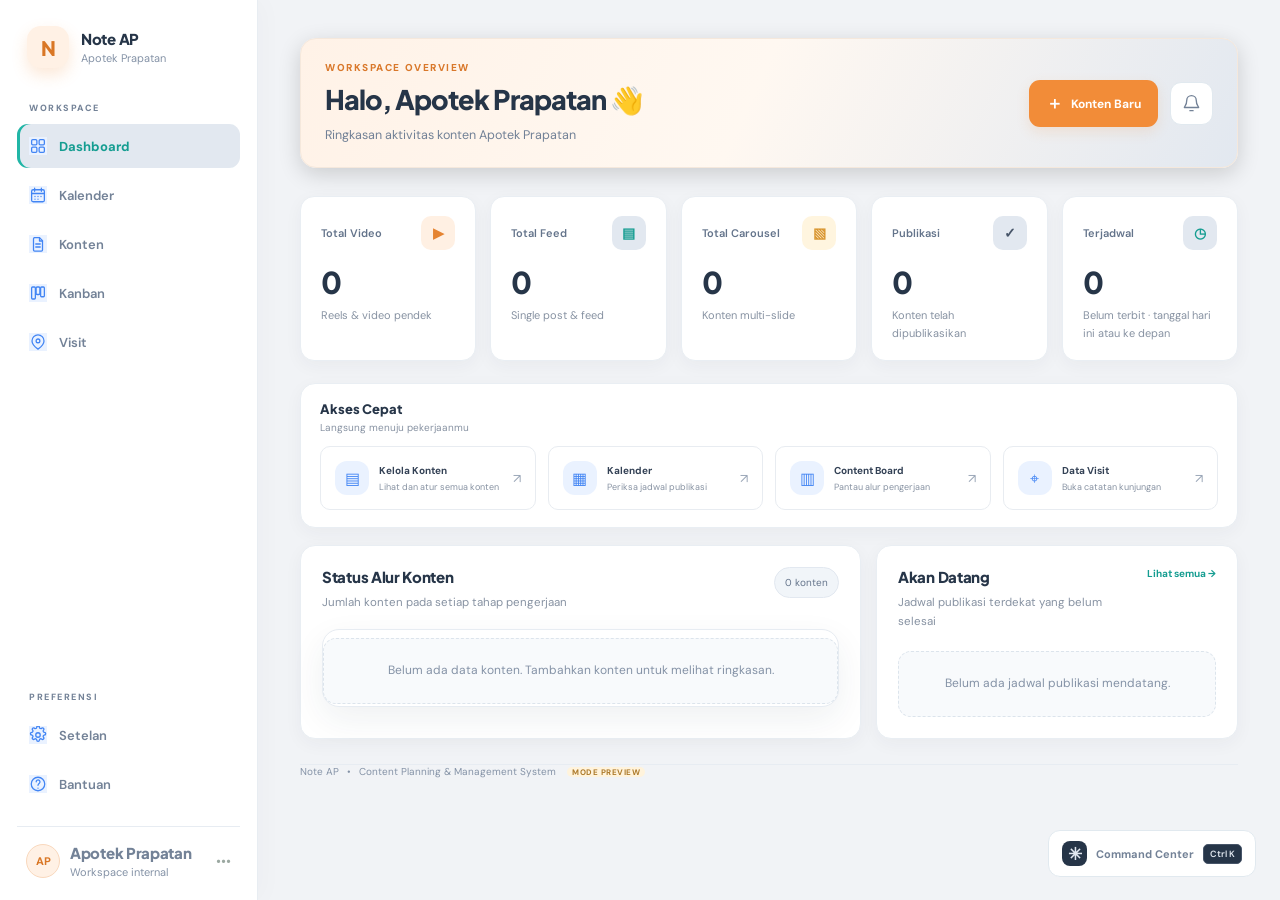
==== commit cdae597f: "Refresh app script cache for calendar direct edit" ====
--- a/index.html
+++ b/index.html
@@ -9,7 +9,7 @@
   <link rel="stylesheet" href="assets/css/app.css?v=20261119-isolated-modals-1">
   <link rel="stylesheet" href="assets/css/redesign.css?v=20261119-settings-neutral-charcoal-32">
   <link rel="stylesheet" href="assets/css/content-modal.css?v=20261119-info-paired-final-4">
-  <link rel="stylesheet" href="assets/css/content-detail-modal.css?v=20261120-calendar-detail-neutral-2">
+  <link rel="stylesheet" href="assets/css/content-detail-modal.css?v=20261120-calendar-detail-colorful-6">
 <style>
 .calendar-content-detail-body{display:grid;gap:18px;max-height:min(62vh,680px);overflow:auto;padding:4px 2px 12px}.calendar-detail-section{padding:16px;border:1px solid var(--line,#e5ebe7);border-radius:14px;background:rgba(255,255,255,.55)}.calendar-detail-section h3{margin:0 0 12px;font-size:14px}.calendar-detail-grid{display:grid;grid-template-columns:repeat(2,minmax(0,1fr));gap:12px}.calendar-detail-field{min-width:0}.calendar-detail-field b{display:block;font-size:11px;color:var(--muted,#718078);margin-bottom:5px}.calendar-detail-field p{margin:0;white-space:pre-wrap;overflow-wrap:anywhere;font-size:13px;line-height:1.55}.calendar-detail-field:has(p){grid-column:auto}@media(max-width:600px){.calendar-detail-grid{grid-template-columns:1fr}.calendar-content-detail-body{max-height:65vh}}
 </style></head>
@@ -318,5 +318,5 @@
 </section>
 <button class="command-launcher" id="commandLauncher" type="button" aria-label="Buka Command Center"><span>✳</span><span class="launcher-label">Command Center</span><kbd>Ctrl K</kbd></button>
 <div class="toast" id="toast" role="status"></div>
-<script src="assets/js/app.js?v=20261119-fix-click-handler-27"></script>
+<script src="assets/js/app.js?v=20261120-calendar-direct-edit-3"></script>
 </body></html>
--- a/assets/css/content-detail-modal.css
+++ b/assets/css/content-detail-modal.css
@@ -36,7 +36,7 @@
  #calendarContentDetailModal .calendar-item-dialog{width:calc(100vw - 16px);max-height:94dvh;border-radius:12px}
 }
 
-/* FINAL — Match the Add Content popup's light glass background. */
+/* BACKDROP — Same white overlay and blur as the Add Content modal. */
 #calendarContentDetailModal.calendar-item-modal{
   background:rgba(255,255,255,.50)!important;
   background-color:rgba(255,255,255,.50)!important;
@@ -44,68 +44,178 @@
   -webkit-backdrop-filter:blur(3px)!important;
   backdrop-filter:blur(3px)!important;
 }
-#calendarContentDetailModal .calendar-item-dialog{
+
+
+/* TRANSPARENT SURFACES — remove the navy/solid panel behind detail content. */
+#calendarContentDetailModal .calendar-item-dialog,
+#calendarContentDetailModal .calendar-item-dialog-head,
+#calendarContentDetailModal .calendar-content-detail-body,
+#calendarContentDetailModal .calendar-item-actions,
+#calendarContentDetailModal .calendar-detail-section,
+#calendarContentDetailModal .calendar-original-detail-section{
   background:transparent!important;
   background-color:transparent!important;
   background-image:none!important;
-  border:0!important;
   box-shadow:none!important;
   -webkit-backdrop-filter:none!important;
   backdrop-filter:none!important;
 }
+#calendarContentDetailModal .calendar-item-dialog{
+  border:0!important;
+}
 #calendarContentDetailModal .calendar-item-dialog-head,
 #calendarContentDetailModal .calendar-item-actions{
+  border-color:transparent!important;
+}
+
+
+/* OVERRIDE LEGACY THEME — every detail panel must stay transparent. */
+html body #calendarContentDetailModal.calendar-item-modal{
+  background:rgba(255,255,255,.50)!important;
+  background-color:rgba(255,255,255,.50)!important;
+  background-image:none!important;
+  -webkit-backdrop-filter:blur(3px)!important;
+  backdrop-filter:blur(3px)!important;
+}
+html body #calendarContentDetailModal .calendar-item-dialog,
+html body #calendarContentDetailModal .calendar-item-dialog-head,
+html body #calendarContentDetailModal .calendar-content-detail-body,
+html body #calendarContentDetailModal .calendar-item-actions,
+html body #calendarContentDetailModal .calendar-detail-section,
+html body #calendarContentDetailModal .calendar-original-detail-section,
+html body #calendarContentDetailModal .calendar-original-detail-intro,
+html body #calendarContentDetailModal .calendar-original-detail-info-row,
+html body #calendarContentDetailModal .calendar-original-detail-copy-item,
+html body #calendarContentDetailModal .calendar-original-detail-hint{
   background:transparent!important;
   background-color:transparent!important;
   background-image:none!important;
-  border-color:rgba(100,116,139,.18)!important;
   box-shadow:none!important;
-}
-#calendarContentDetailModal .calendar-content-detail-body{
-  background:transparent!important;
-  background-color:transparent!important;
-  background-image:none!important;
-}
-#calendarContentDetailModal .calendar-original-detail-section{
-  background:rgba(255,255,255,.43)!important;
-  background-color:rgba(255,255,255,.43)!important;
-  background-image:none!important;
-  border:1px solid #263548!important;
+  -webkit-backdrop-filter:none!important;
+  backdrop-filter:none!important;
+}
+html body #calendarContentDetailModal .calendar-item-dialog{
+  border:0!important;
+}
+html body #calendarContentDetailModal .calendar-item-dialog-head,
+html body #calendarContentDetailModal .calendar-item-actions{
+  border-color:transparent!important;
+}
+html body #calendarContentDetailModal .calendar-content-detail-body *:not(button):not(input):not(textarea):not(select){
+  background-color:transparent!important;
+  background-image:none!important;
+}
+
+
+/* COLOR SYSTEM — match the pastel glass sections in Add Content. */
+html body #calendarContentDetailModal .calendar-item-dialog{
+  background:rgba(255,255,255,.42)!important;
+  background-color:rgba(255,255,255,.42)!important;
+  border:1px solid rgba(71,85,105,.48)!important;
   border-radius:18px!important;
   box-shadow:0 12px 32px rgba(31,55,78,.07),inset 0 1px 0 rgba(255,255,255,.6)!important;
-  -webkit-backdrop-filter:blur(9px) saturate(135%)!important;
-  backdrop-filter:blur(9px) saturate(135%)!important;
+  -webkit-backdrop-filter:blur(1px) saturate(115%)!important;
+  backdrop-filter:blur(1px) saturate(115%)!important;
+  color:#1f2f43!important;
+}
+html body #calendarContentDetailModal .calendar-item-dialog-head,
+html body #calendarContentDetailModal .calendar-content-detail-body,
+html body #calendarContentDetailModal .calendar-item-actions{
+  background:transparent!important;
+  background-color:transparent!important;
+  color:#1f2f43!important;
+}
+html body #calendarContentDetailModal .calendar-item-dialog-head h2,
+html body #calendarContentDetailModal .calendar-original-detail-intro h3,
+html body #calendarContentDetailModal .calendar-original-detail-section h3{
+  color:#1f2f43!important;
+}
+html body #calendarContentDetailModal .calendar-item-dialog-head p,
+html body #calendarContentDetailModal .calendar-original-detail-intro p,
+html body #calendarContentDetailModal .calendar-original-detail-hint,
+html body #calendarContentDetailModal .calendar-original-detail-info-row span{
+  color:#475569!important;
+}
+html body #calendarContentDetailModal .calendar-original-detail-status{
+  display:flex!important;align-items:center!important;justify-content:space-between!important;
+  gap:12px!important;padding:13px 16px!important;margin:0 0 14px!important;
+  border:1px solid rgba(8,127,117,.25)!important;border-radius:13px!important;
+  background:rgba(201,240,232,.62)!important;color:#087f75!important;
+}
+html body #calendarContentDetailModal .calendar-original-detail-status span{
+  color:#087f75!important;font-size:10px!important;font-weight:800!important;letter-spacing:.08em!important;
+}
+html body #calendarContentDetailModal .calendar-original-detail-status strong{
+  display:inline-flex!important;padding:6px 11px!important;border-radius:999px!important;
+  background:#fff!important;color:#087f75!important;font-size:12px!important;
+}
+html body #calendarContentDetailModal .calendar-original-detail-intro{
+  padding:17px 18px!important;margin:0 0 16px!important;border-radius:15px!important;
+  border:1px solid rgba(242,140,56,.30)!important;
+  background:rgba(255,239,222,.62)!important;
+}
+html body #calendarContentDetailModal .calendar-original-detail-intro h3{
+  margin:0 0 7px!important;font-size:18px!important;font-weight:800!important;
+}
+html body #calendarContentDetailModal .calendar-original-detail-intro p{
+  margin:0!important;font-size:12px!important;line-height:1.6!important;
+}
+html body #calendarContentDetailModal .calendar-original-detail-section{
+  padding:18px!important;margin:0 0 14px!important;border-radius:16px!important;
+  border:1px solid rgba(71,85,105,.24)!important;
+  box-shadow:0 8px 20px rgba(31,55,78,.035)!important;
+}
+html body #calendarContentDetailModal .calendar-original-detail-section:nth-of-type(1){
+  background:rgba(255,239,222,.62)!important;
+}
+html body #calendarContentDetailModal .calendar-original-detail-section:nth-of-type(2){
+  background:rgba(222,247,242,.62)!important;
+}
+html body #calendarContentDetailModal .calendar-original-detail-section:nth-of-type(3){
+  background:rgba(239,232,255,.62)!important;
+}
+html body #calendarContentDetailModal .calendar-original-detail-section:nth-of-type(n+4){
+  background:rgba(226,239,255,.62)!important;
+}
+html body #calendarContentDetailModal .calendar-original-detail-section h3{
+  margin:0 0 12px!important;font-size:14px!important;font-weight:800!important;
+}
+html body #calendarContentDetailModal .calendar-original-detail-info-row,
+html body #calendarContentDetailModal .calendar-original-detail-copy-item{
+  padding:12px 13px!important;margin:0 0 9px!important;border-radius:11px!important;
+  border:1px solid rgba(100,116,139,.20)!important;
+  background:rgba(255,255,255,.62)!important;
+}
+html body #calendarContentDetailModal .calendar-original-detail-info-row:last-child,
+html body #calendarContentDetailModal .calendar-original-detail-copy-item:last-child{
+  margin-bottom:0!important;
+}
+html body #calendarContentDetailModal .calendar-original-detail-info-row strong,
+html body #calendarContentDetailModal .calendar-original-detail-copy-item h4{
+  color:#1f2f43!important;font-weight:750!important;
+}
+html body #calendarContentDetailModal .calendar-original-detail-copy-item p,
+html body #calendarContentDetailModal .calendar-original-detail-plain{
+  color:#334155!important;line-height:1.65!important;overflow-wrap:anywhere!important;
+}
+html body #calendarContentDetailModal .calendar-original-detail-copy-item p.is-empty,
+html body #calendarContentDetailModal .calendar-original-detail-plain.is-empty{
+  color:#94a3b8!important;font-style:italic!important;
+}
+html body #calendarContentDetailModal .calendar-item-dialog-head>button{
+  background:rgba(255,255,255,.9)!important;color:#475569!important;
+  border:1px solid rgba(203,213,225,.9)!important;border-radius:10px!important;
+}
+html body #calendarContentDetailModal .calendar-item-actions .calendar-item-cancel{
+  background:rgba(255,255,255,.86)!important;color:#475569!important;
+  border:1px solid rgba(203,213,225,.9)!important;border-radius:10px!important;
+}
+html body #calendarContentDetailModal .calendar-item-actions .primary-btn{
+  background:#f28c38!important;background-color:#f28c38!important;
+  border:1px solid #f28c38!important;color:#fff!important;
+  box-shadow:0 5px 14px rgba(242,140,56,.18)!important;
 }
 @media(max-width:600px){
-  #calendarContentDetailModal.calendar-item-modal{
-    background:rgba(255,255,255,.50)!important;
-    -webkit-backdrop-filter:blur(3px)!important;
-    backdrop-filter:blur(3px)!important;
-  }
-}
-
-/* FINAL CORRECTION — No color tint on calendar detail popup. */
-#calendarContentDetailModal.calendar-item-modal{
-  background:rgba(255,255,255,.06)!important;
-  background-color:rgba(255,255,255,.06)!important;
-  background-image:none!important;
-  -webkit-backdrop-filter:blur(2px) saturate(105%)!important;
-  backdrop-filter:blur(2px) saturate(105%)!important;
-}
-#calendarContentDetailModal .calendar-item-dialog,
-#calendarContentDetailModal .calendar-item-dialog-head,
-#calendarContentDetailModal .calendar-content-detail-body,
-#calendarContentDetailModal .calendar-item-actions{
-  background:transparent!important;
-  background-color:transparent!important;
-  background-image:none!important;
-  box-shadow:none!important;
-}
-#calendarContentDetailModal .calendar-original-detail-section{
-  background:transparent!important;
-  background-color:transparent!important;
-  background-image:none!important;
-  -webkit-backdrop-filter:none!important;
-  backdrop-filter:none!important;
-  box-shadow:none!important;
-}
+  html body #calendarContentDetailModal .calendar-original-detail-section{padding:14px!important}
+  html body #calendarContentDetailModal .calendar-original-detail-intro{padding:14px!important}
+}
